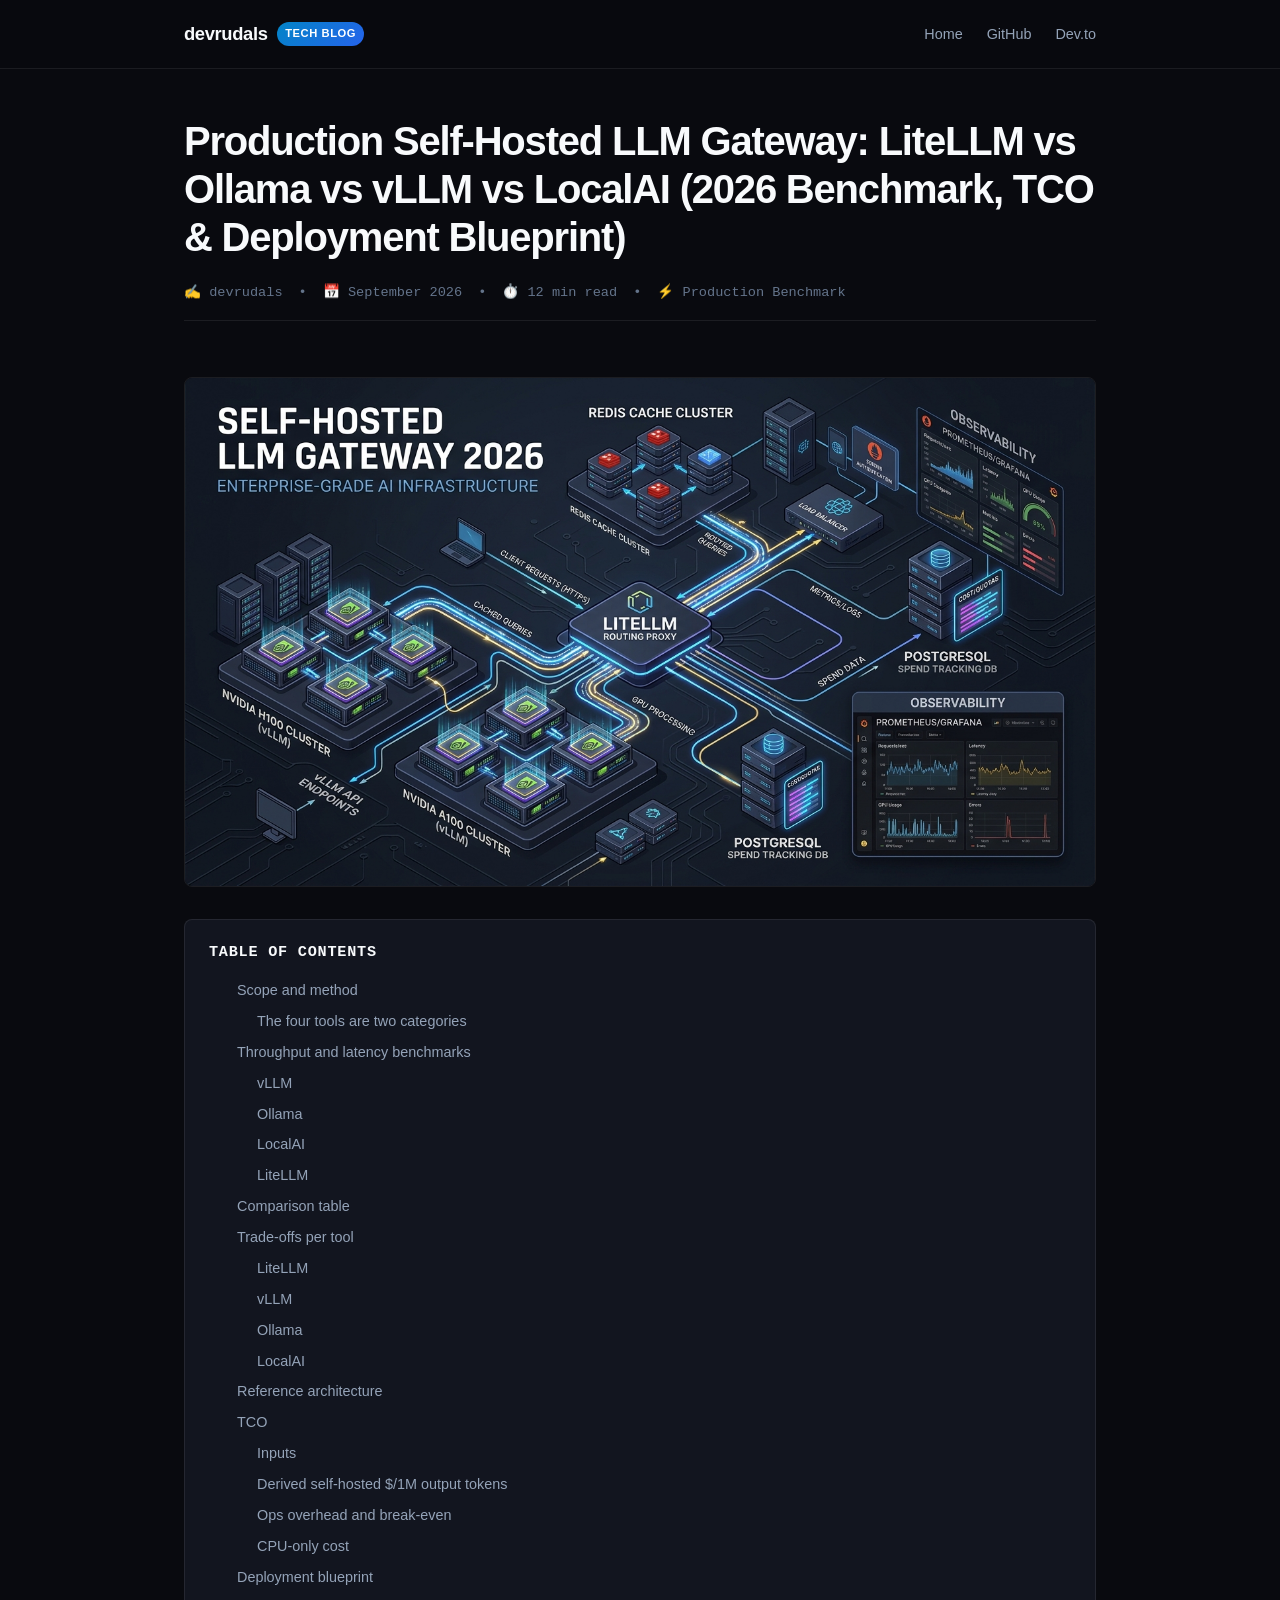
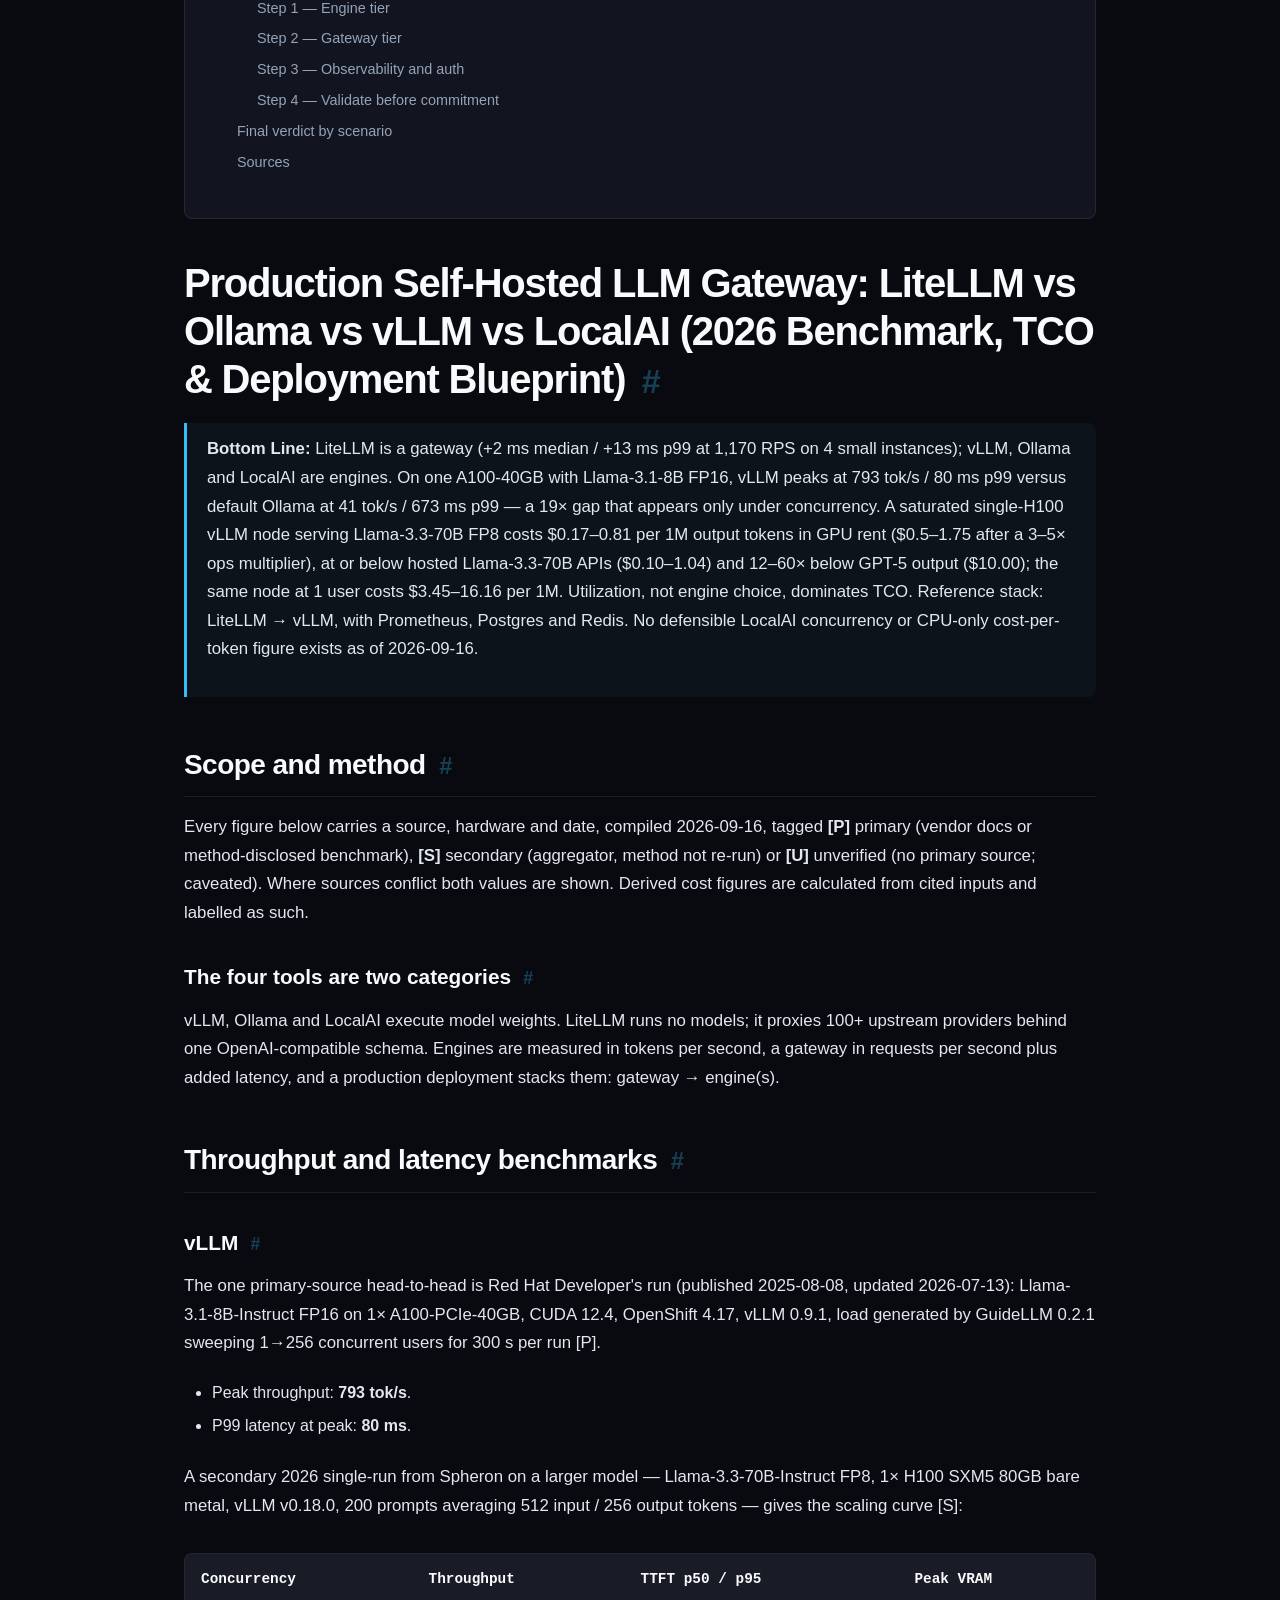
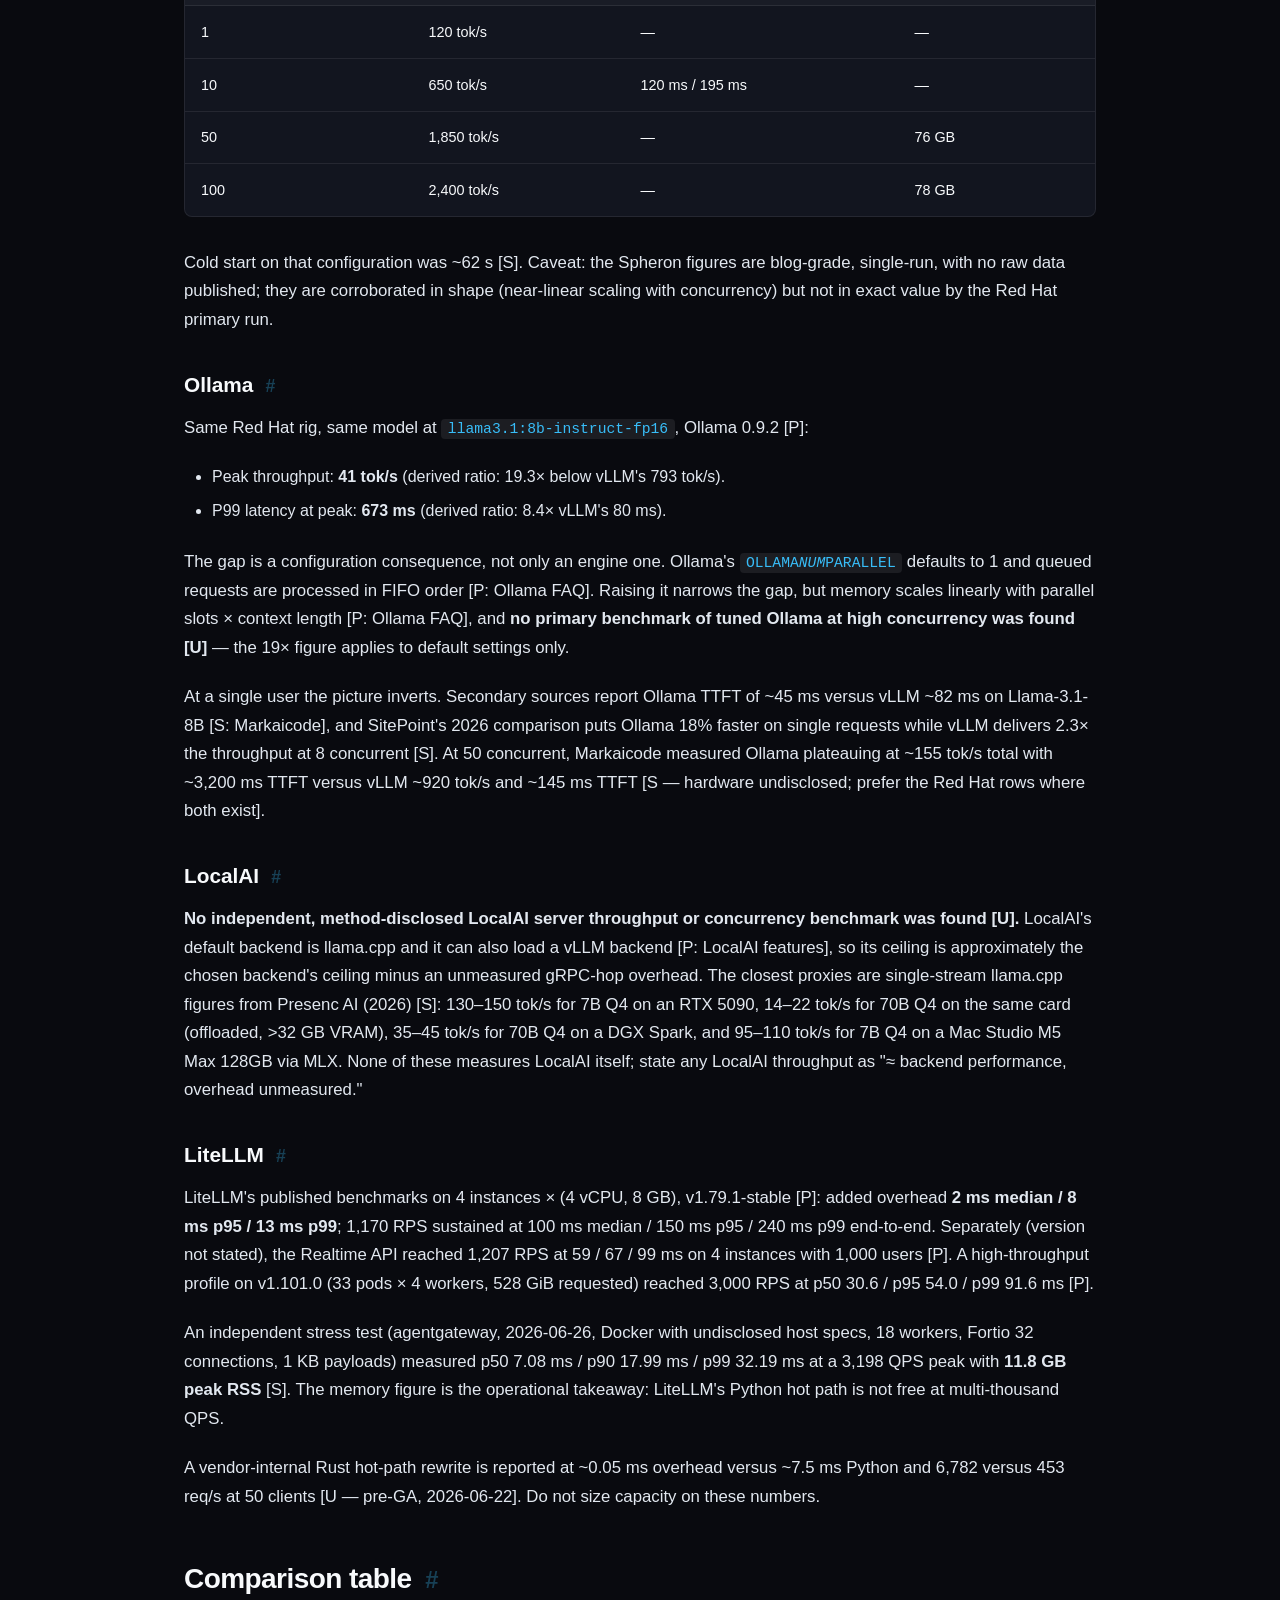
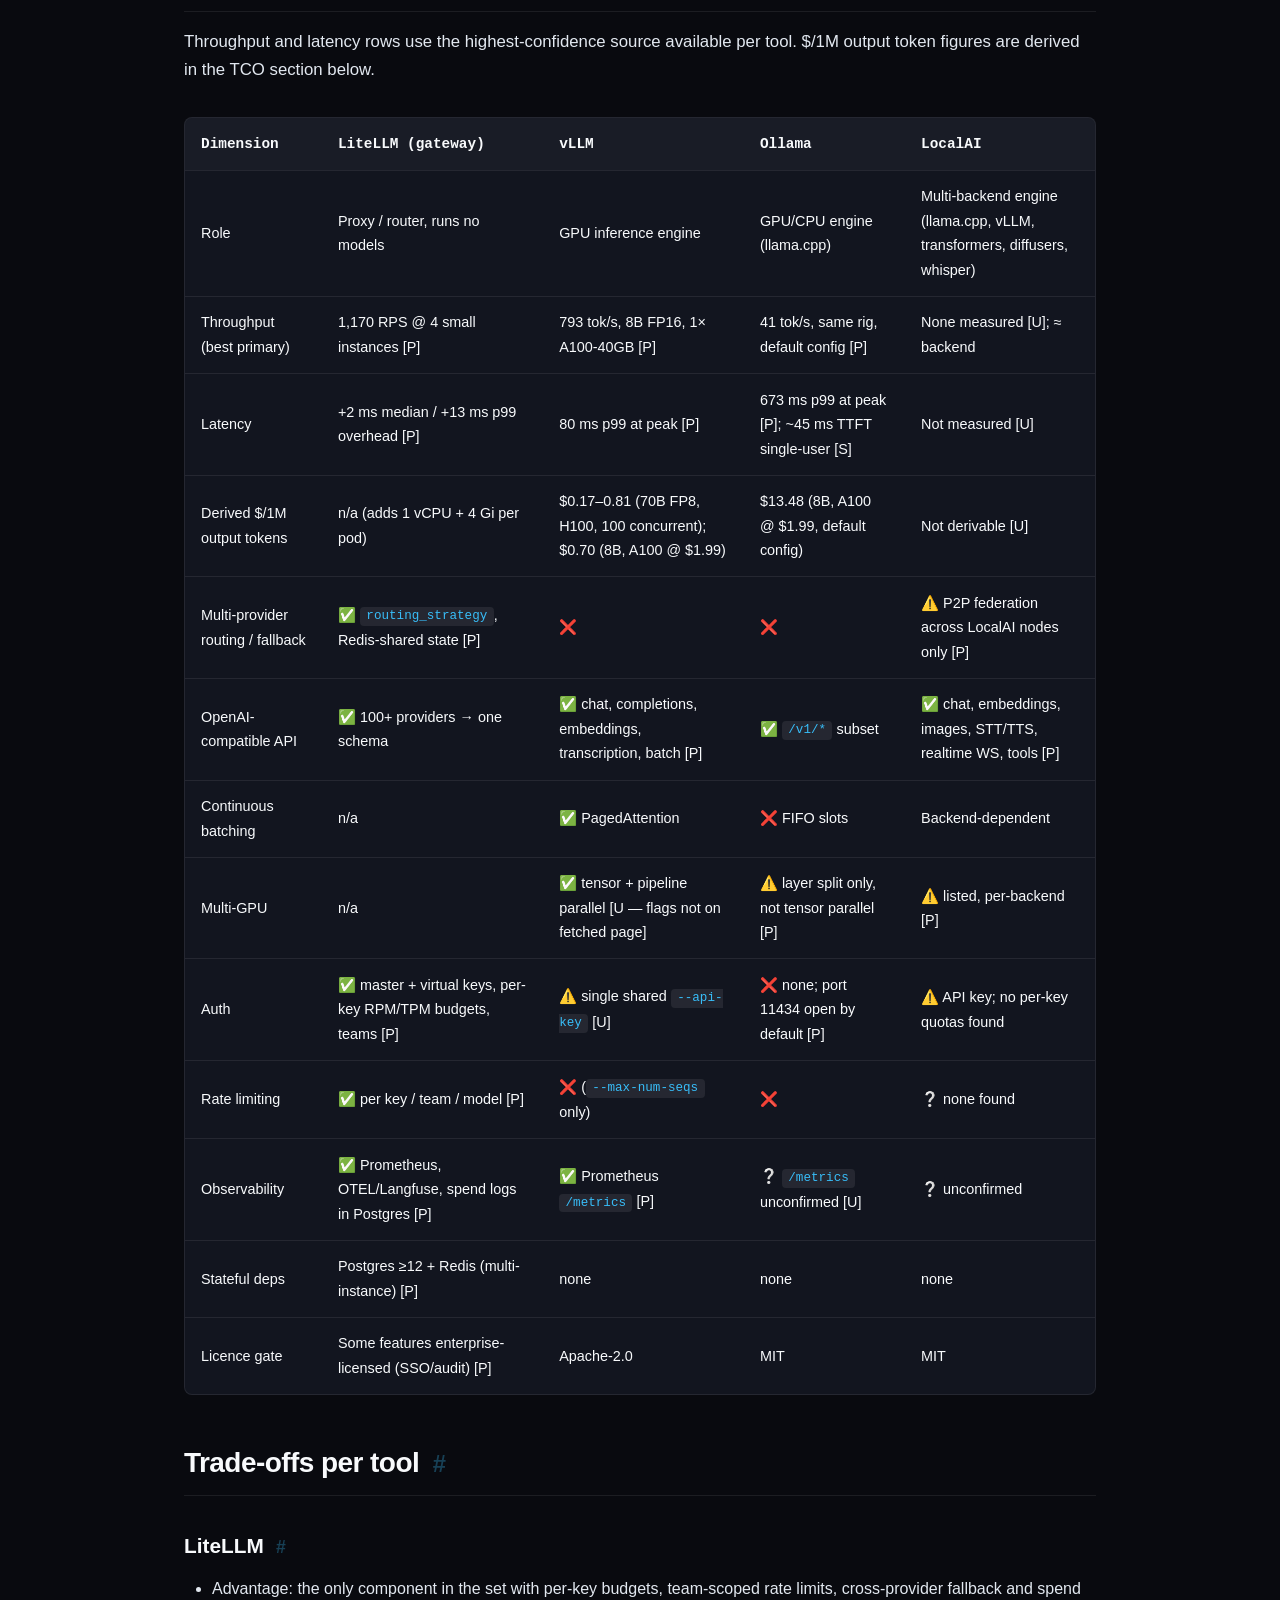
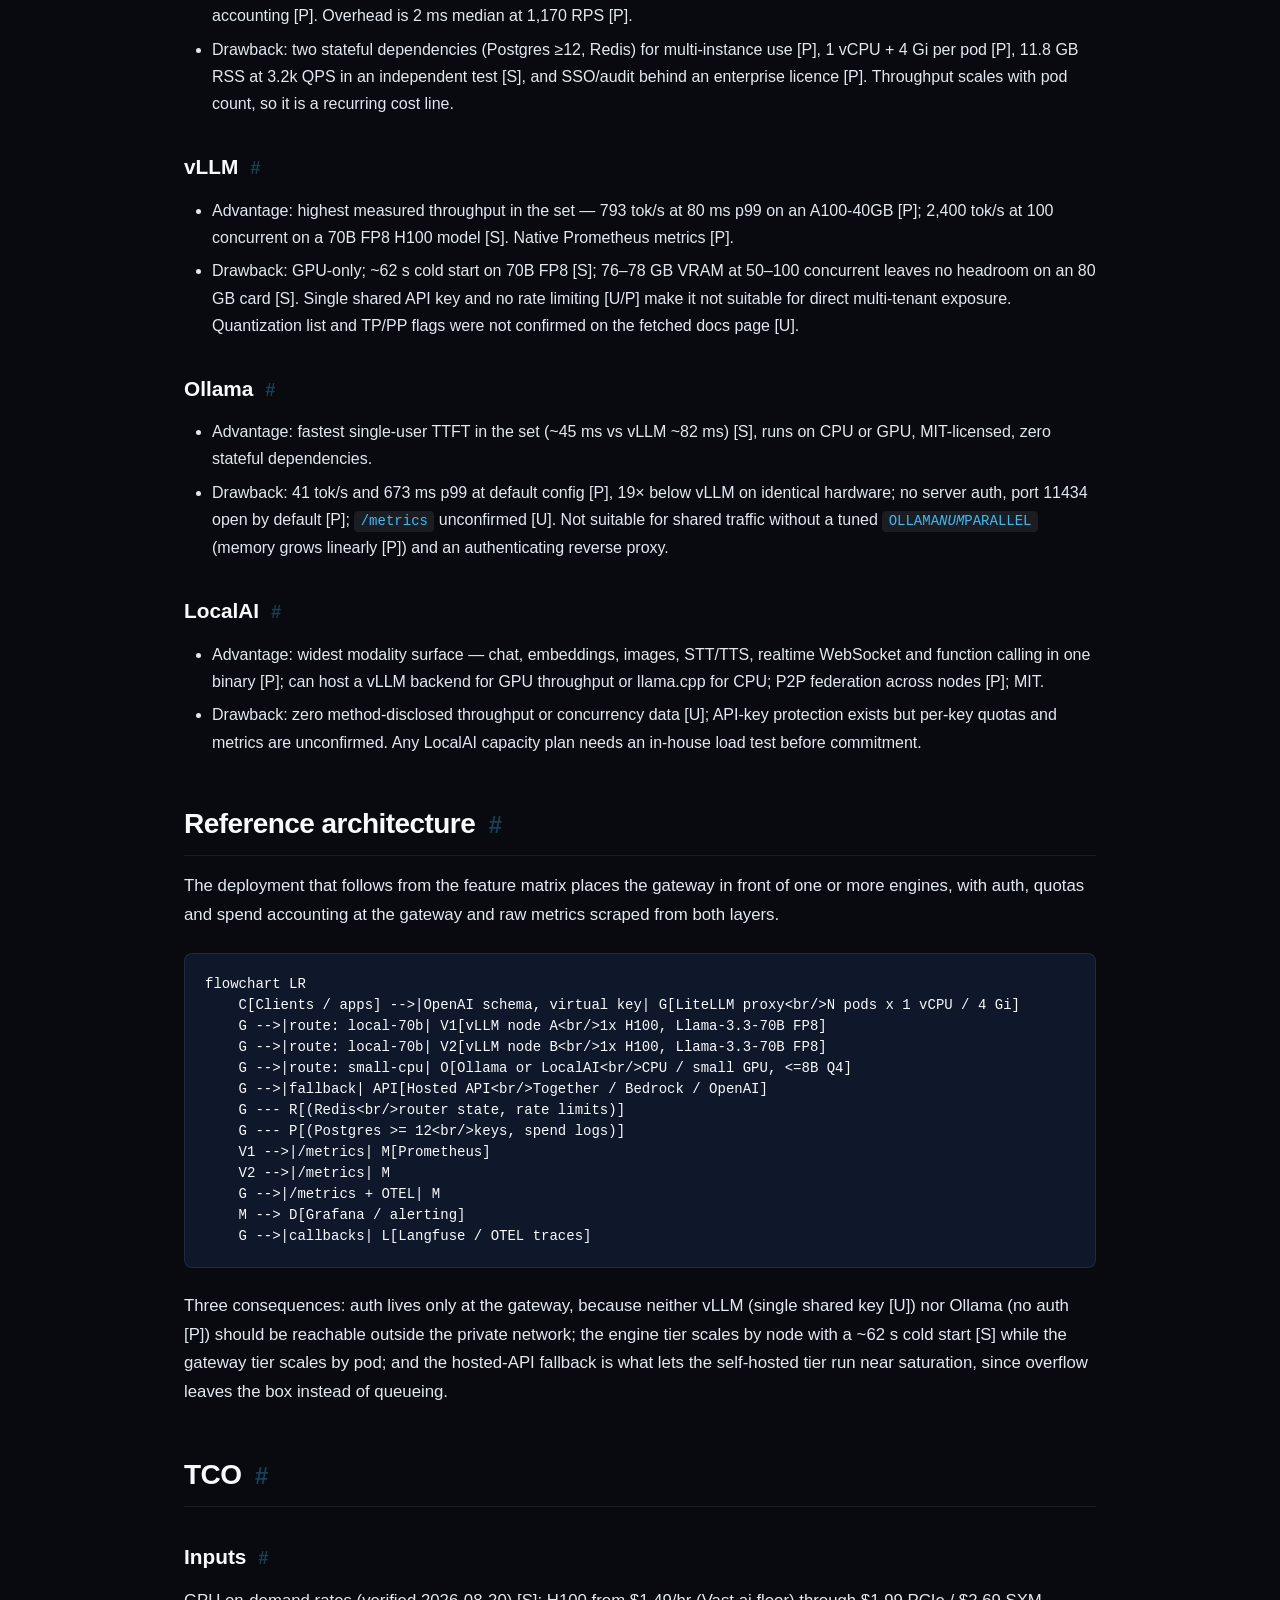
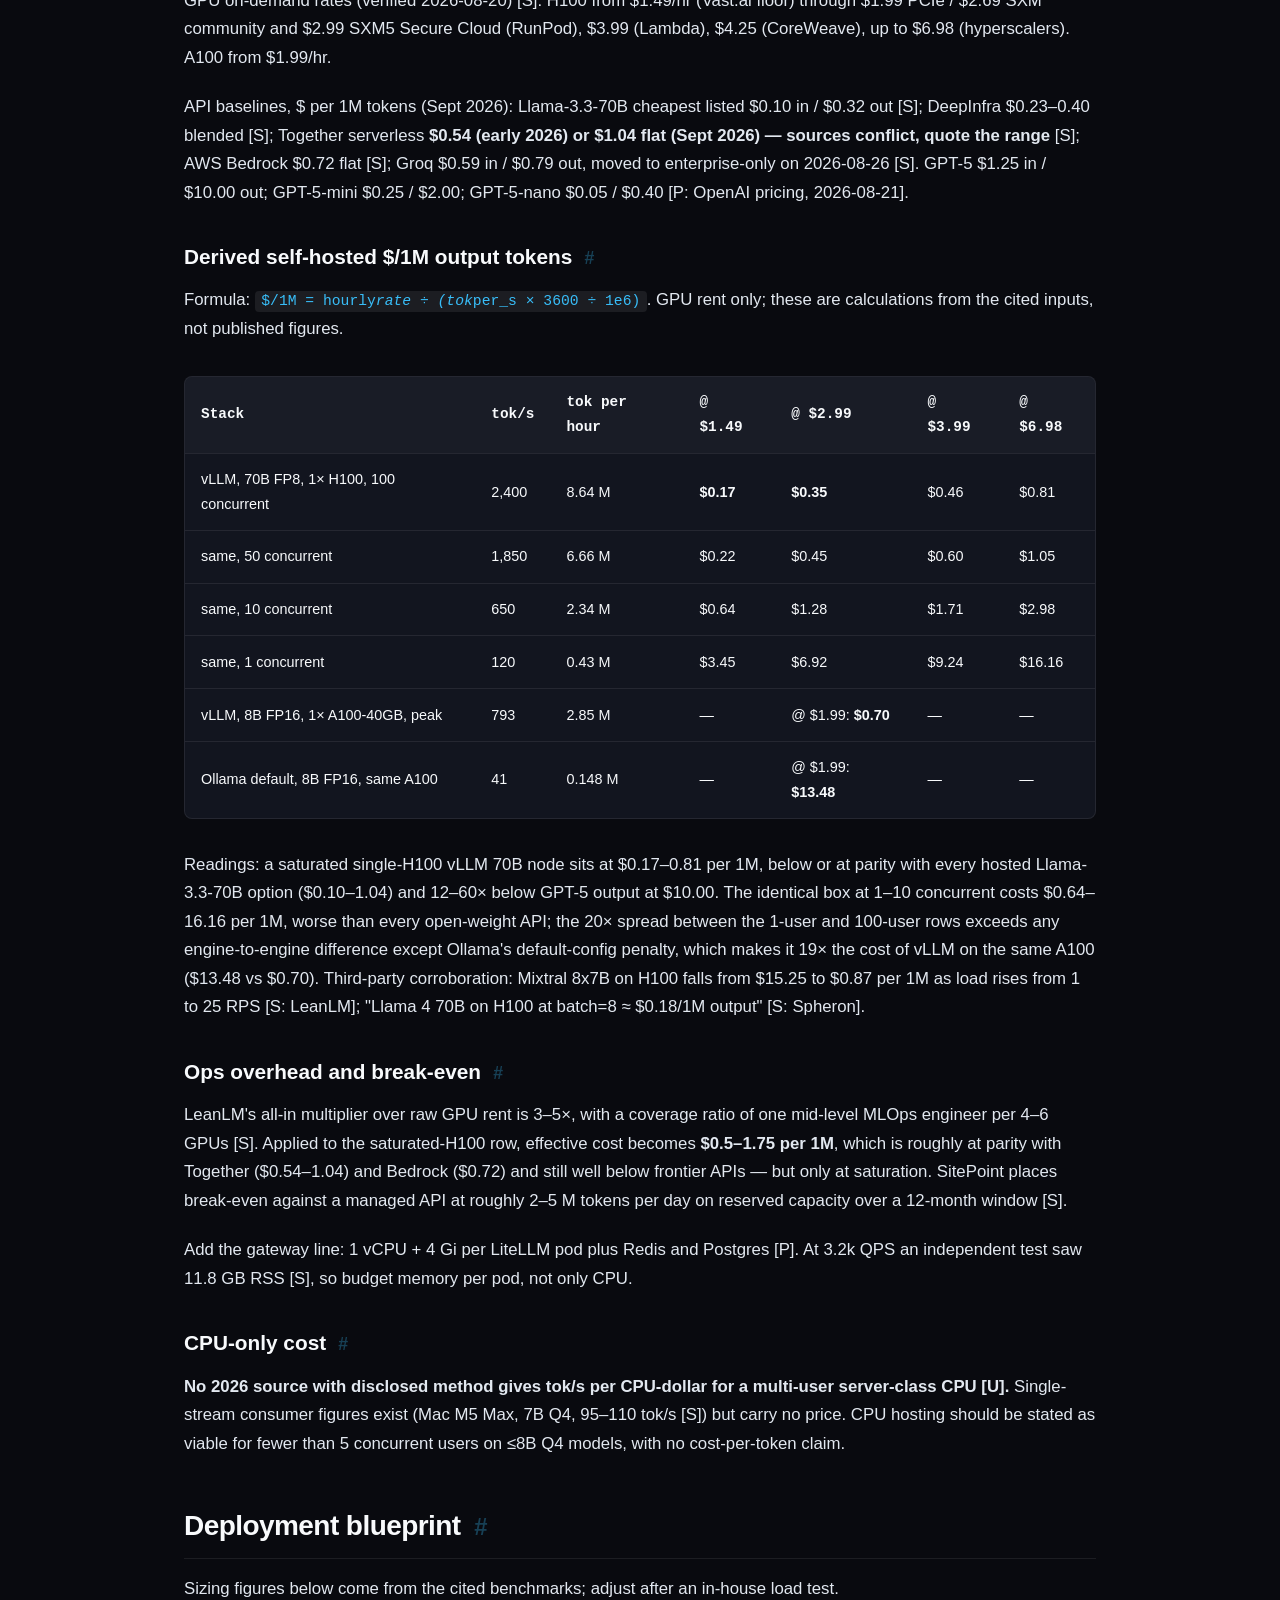
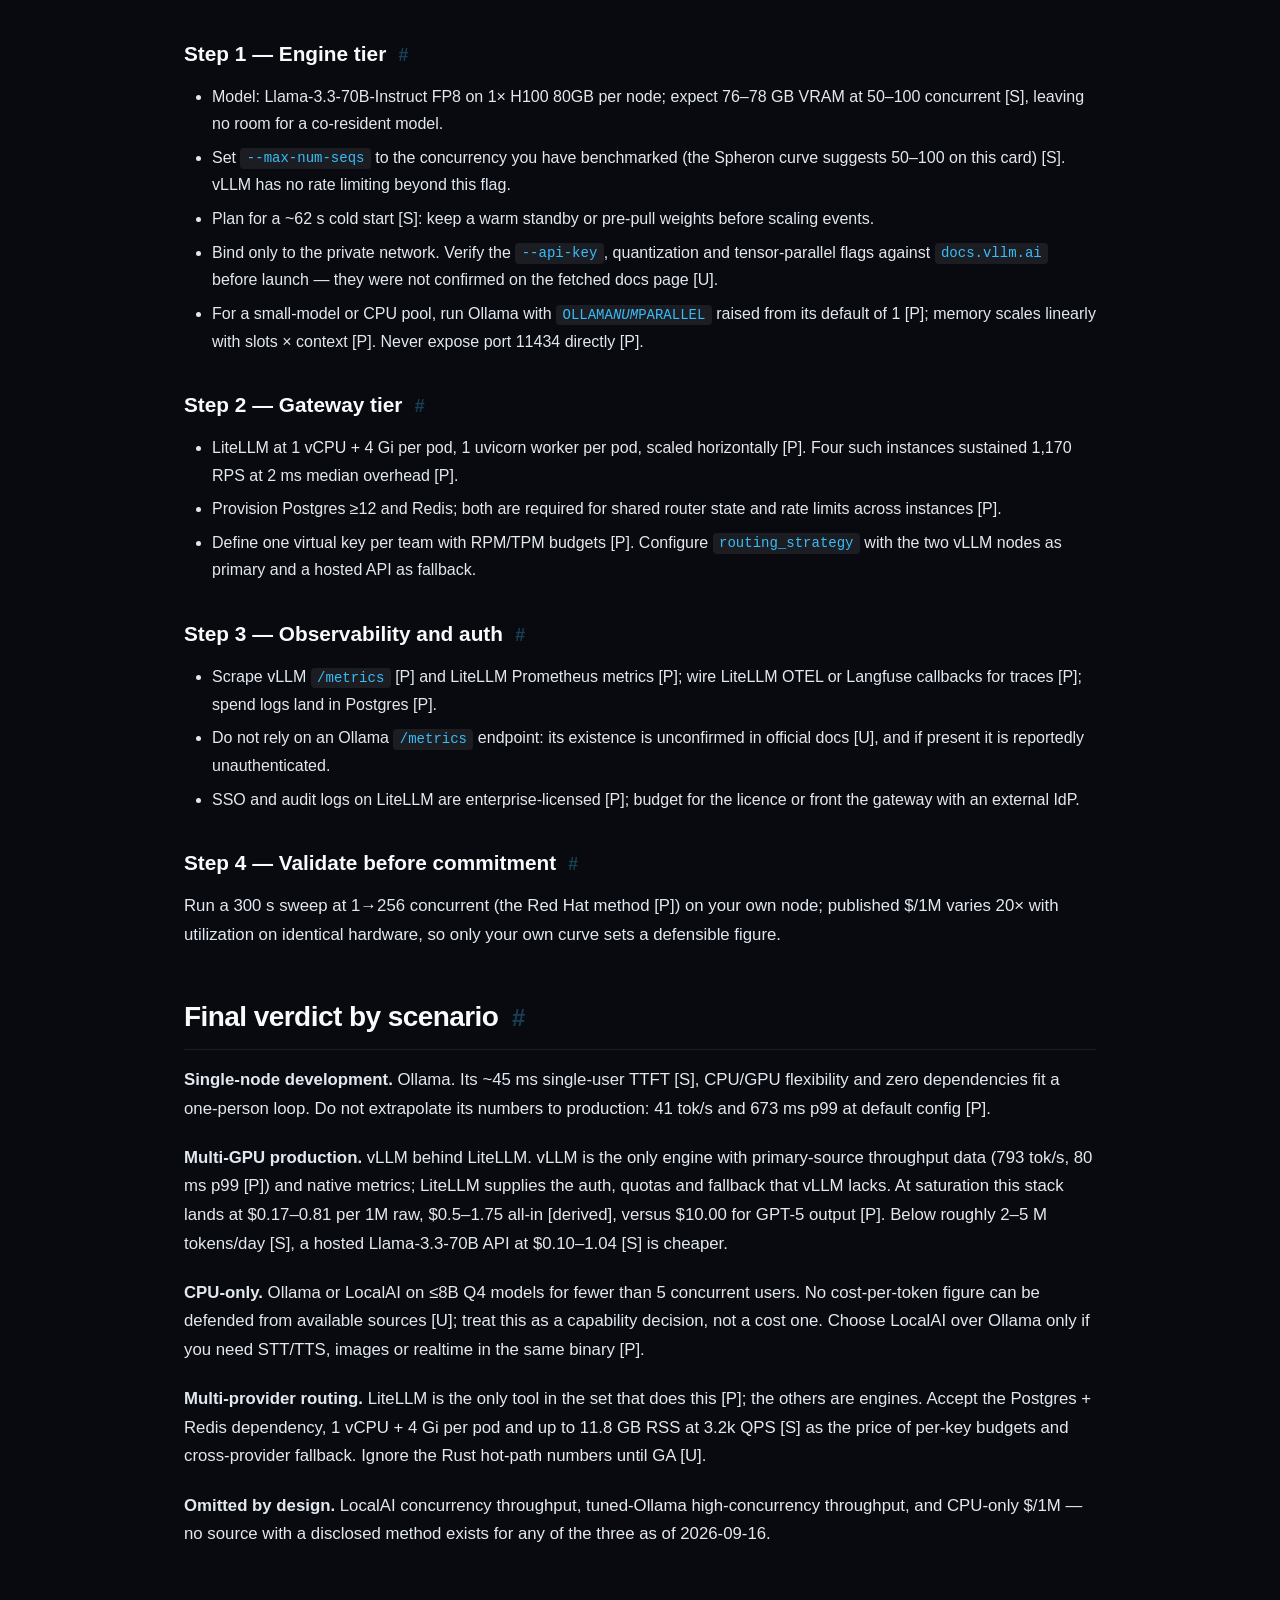
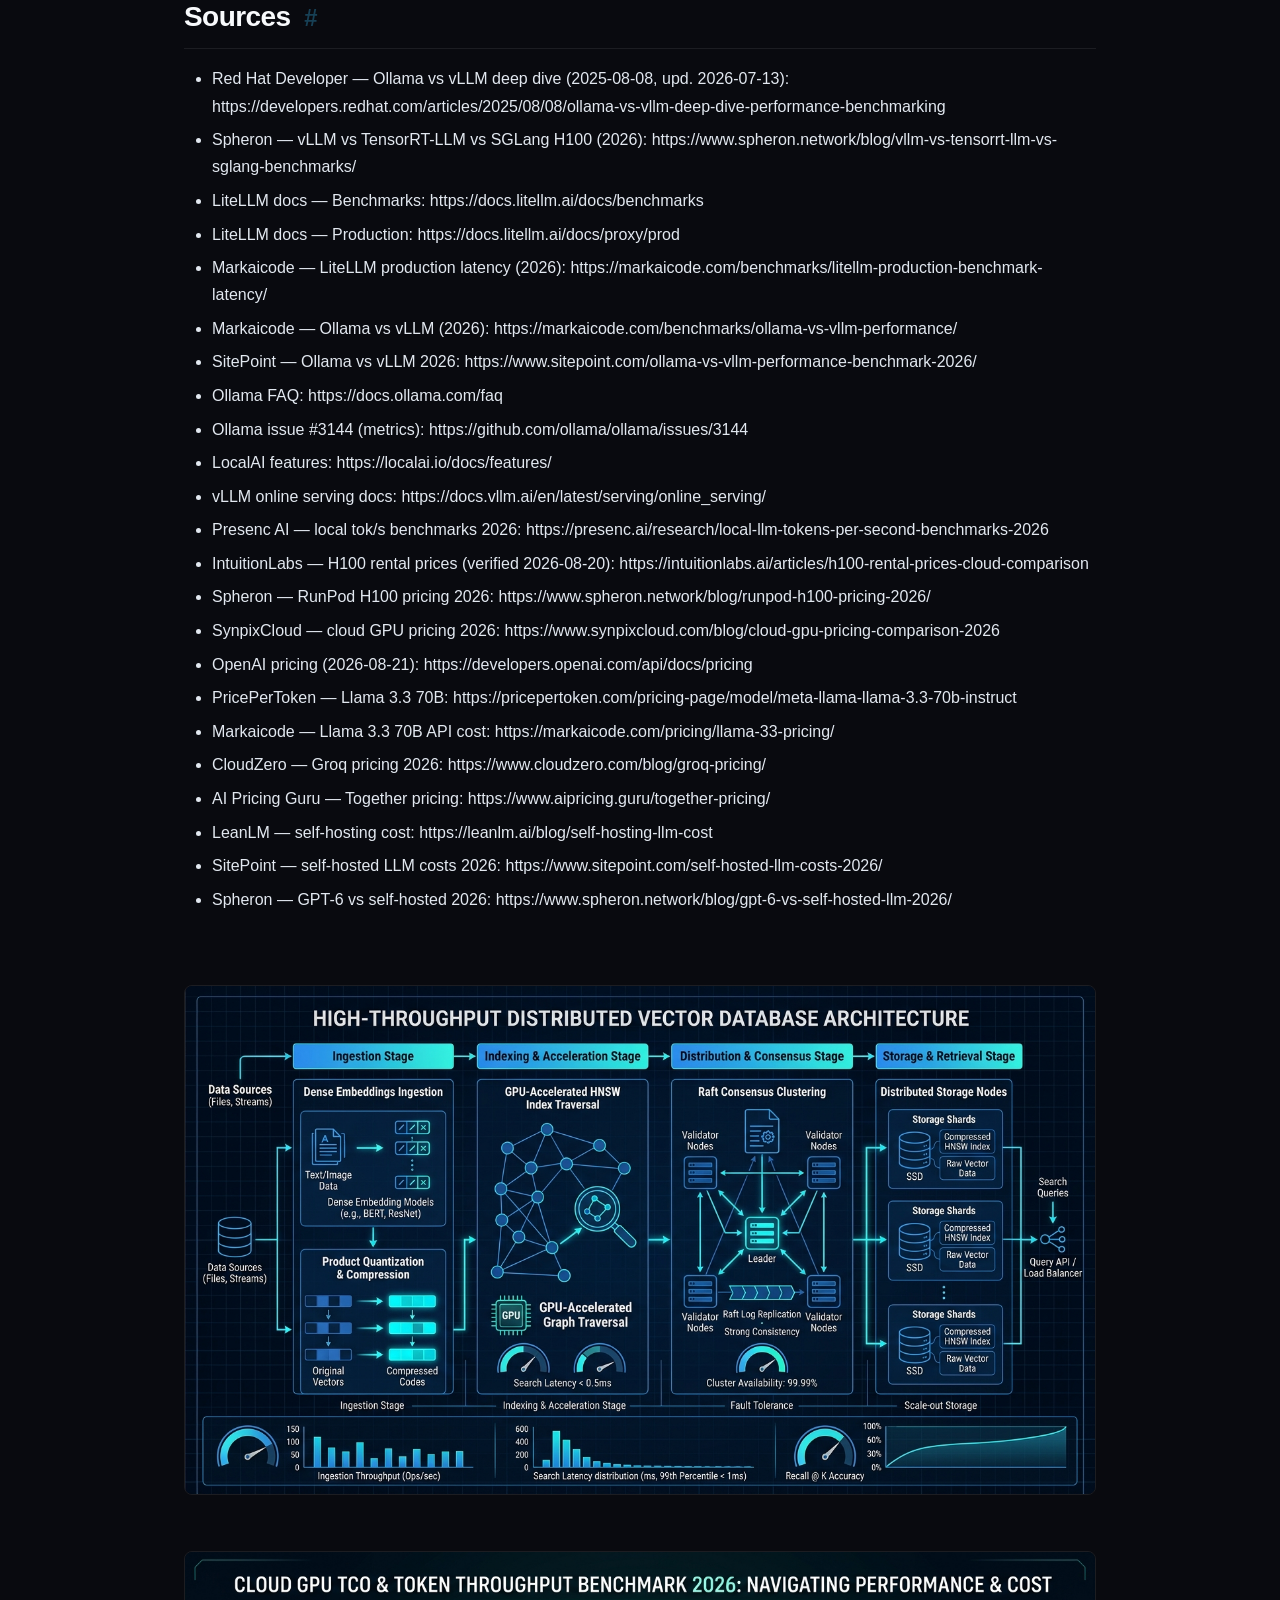
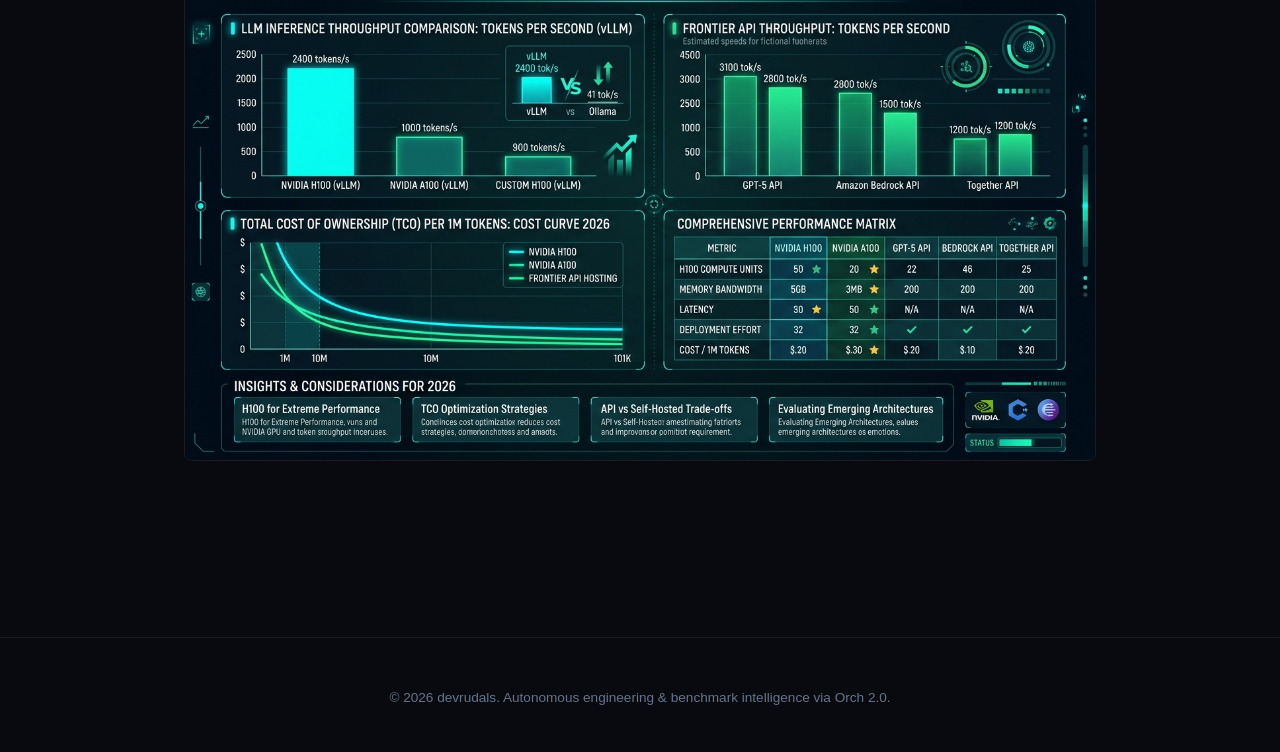
==== posts/self-hosted-llm-gateway-2026/index.html @ ecdee5c6 "feat: publish Production Self-Hosted LLM Gateway: LiteLLM vs Ollama vs vLLM vs LocalAI (2026 Benchma" ====
<!DOCTYPE html>
<html lang="en">
<head>
  <meta charset="UTF-8">
  <meta name="viewport" content="width=device-width, initial-scale=1.0">
  <title>Production Self-Hosted LLM Gateway: LiteLLM vs Ollama vs vLLM vs LocalAI (2026 Benchmark, TCO & Deployment Blueprint) | devrudals</title>
  <meta name="description" content="Production Self-Hosted LLM Gateway: LiteLLM vs Ollama vs vLLM vs LocalAI benchmark, TCO & deployment blueprint.">
  <link rel="stylesheet" href="../../assets/css/style.css">
  <link rel="icon" href="data:image/svg+xml,<svg xmlns=%22http://www.w3.org/2000/svg%22 viewBox=%220 0 100 100%22><text y=%22.9em%22 font-size=%2290%22>⚡</text></svg>">
</head>
<body>
  <header class="site-header">
    <div class="container header-inner">
      <a href="/" class="brand">
        devrudals <span class="brand-badge">Tech Blog</span>
      </a>
      <nav class="site-nav">
        <a href="/">Home</a>
        <a href="https://github.com/devrudals" target="_blank">GitHub</a>
        <a href="https://dev.to/devrudals" target="_blank">Dev.to</a>
      </nav>
    </div>
  </header>

  <main class="container">
    <article class="post-detail">
      <h1>Production Self-Hosted LLM Gateway: LiteLLM vs Ollama vs vLLM vs LocalAI (2026 Benchmark, TCO & Deployment Blueprint)</h1>
      <div class="post-meta-bar">
        <span>✍️ devrudals</span>
        <span>•</span>
        <span>📅 September 2026</span>
        <span>•</span>
        <span>⏱️ 12 min read</span>
        <span>•</span>
        <span>⚡ Production Benchmark</span>
      </div>

      <img src="../../assets/images/llm-gateway-banner-2026.jpg" alt="Self-Hosted LLM Gateway 2026 Banner" class="article-banner" />

      <nav class="toc-nav" aria-label="Table of Contents">
  <div class="toc-title">Table of Contents</div>
  <ul class="toc-list">
    <li class="toc-item"><a href="#scope-and-method">Scope and method</a></li>
    <li class="toc-item toc-sub"><a href="#the-four-tools-are-two-categories">The four tools are two categories</a></li>
    <li class="toc-item"><a href="#throughput-and-latency-benchmarks">Throughput and latency benchmarks</a></li>
    <li class="toc-item toc-sub"><a href="#vllm">vLLM</a></li>
    <li class="toc-item toc-sub"><a href="#ollama">Ollama</a></li>
    <li class="toc-item toc-sub"><a href="#localai">LocalAI</a></li>
    <li class="toc-item toc-sub"><a href="#litellm">LiteLLM</a></li>
    <li class="toc-item"><a href="#comparison-table">Comparison table</a></li>
    <li class="toc-item"><a href="#trade-offs-per-tool">Trade-offs per tool</a></li>
    <li class="toc-item toc-sub"><a href="#litellm">LiteLLM</a></li>
    <li class="toc-item toc-sub"><a href="#vllm">vLLM</a></li>
    <li class="toc-item toc-sub"><a href="#ollama">Ollama</a></li>
    <li class="toc-item toc-sub"><a href="#localai">LocalAI</a></li>
    <li class="toc-item"><a href="#reference-architecture">Reference architecture</a></li>
    <li class="toc-item"><a href="#tco">TCO</a></li>
    <li class="toc-item toc-sub"><a href="#inputs">Inputs</a></li>
    <li class="toc-item toc-sub"><a href="#derived-self-hosted-1m-output-tokens">Derived self-hosted $/1M output tokens</a></li>
    <li class="toc-item toc-sub"><a href="#ops-overhead-and-break-even">Ops overhead and break-even</a></li>
    <li class="toc-item toc-sub"><a href="#cpu-only-cost">CPU-only cost</a></li>
    <li class="toc-item"><a href="#deployment-blueprint">Deployment blueprint</a></li>
    <li class="toc-item toc-sub"><a href="#step-1-engine-tier">Step 1 — Engine tier</a></li>
    <li class="toc-item toc-sub"><a href="#step-2-gateway-tier">Step 2 — Gateway tier</a></li>
    <li class="toc-item toc-sub"><a href="#step-3-observability-and-auth">Step 3 — Observability and auth</a></li>
    <li class="toc-item toc-sub"><a href="#step-4-validate-before-commitment">Step 4 — Validate before commitment</a></li>
    <li class="toc-item"><a href="#final-verdict-by-scenario">Final verdict by scenario</a></li>
    <li class="toc-item"><a href="#sources">Sources</a></li>
  </ul>
</nav>

      <div class="post-content">
        <h1 id="production-self-hosted-llm-gateway-litellm-vs-ollama-vs-vllm-vs-localai-2026-benchmark-tco-deployment-blueprint">Production Self-Hosted LLM Gateway: LiteLLM vs Ollama vs vLLM vs LocalAI (2026 Benchmark, TCO &amp; Deployment Blueprint) <a href="#production-self-hosted-llm-gateway-litellm-vs-ollama-vs-vllm-vs-localai-2026-benchmark-tco-deployment-blueprint" class="anchor-link" aria-hidden="true">#</a></h1>
<blockquote><p><strong>Bottom Line:</strong> LiteLLM is a gateway (+2 ms median / +13 ms p99 at 1,170 RPS on 4 small instances); vLLM, Ollama and LocalAI are engines. On one A100-40GB with Llama-3.1-8B FP16, vLLM peaks at 793 tok/s / 80 ms p99 versus default Ollama at 41 tok/s / 673 ms p99 — a 19× gap that appears only under concurrency. A saturated single-H100 vLLM node serving Llama-3.3-70B FP8 costs $0.17–0.81 per 1M output tokens in GPU rent ($0.5–1.75 after a 3–5× ops multiplier), at or below hosted Llama-3.3-70B APIs ($0.10–1.04) and 12–60× below GPT-5 output ($10.00); the same node at 1 user costs $3.45–16.16 per 1M. Utilization, not engine choice, dominates TCO. Reference stack: LiteLLM → vLLM, with Prometheus, Postgres and Redis. No defensible LocalAI concurrency or CPU-only cost-per-token figure exists as of 2026-09-16.</p></blockquote>
<h2 id="scope-and-method">Scope and method <a href="#scope-and-method" class="anchor-link" aria-hidden="true">#</a></h2>
<p>Every figure below carries a source, hardware and date, compiled 2026-09-16, tagged <strong>[P]</strong> primary (vendor docs or method-disclosed benchmark), <strong>[S]</strong> secondary (aggregator, method not re-run) or <strong>[U]</strong> unverified (no primary source; caveated). Where sources conflict both values are shown. Derived cost figures are calculated from cited inputs and labelled as such.</p>
<h3 id="the-four-tools-are-two-categories">The four tools are two categories <a href="#the-four-tools-are-two-categories" class="anchor-link" aria-hidden="true">#</a></h3>
<p>vLLM, Ollama and LocalAI execute model weights. LiteLLM runs no models; it proxies 100+ upstream providers behind one OpenAI-compatible schema. Engines are measured in tokens per second, a gateway in requests per second plus added latency, and a production deployment stacks them: gateway → engine(s).</p>
<h2 id="throughput-and-latency-benchmarks">Throughput and latency benchmarks <a href="#throughput-and-latency-benchmarks" class="anchor-link" aria-hidden="true">#</a></h2>
<h3 id="vllm">vLLM <a href="#vllm" class="anchor-link" aria-hidden="true">#</a></h3>
<p>The one primary-source head-to-head is Red Hat Developer's run (published 2025-08-08, updated 2026-07-13): Llama-3.1-8B-Instruct FP16 on 1× A100-PCIe-40GB, CUDA 12.4, OpenShift 4.17, vLLM 0.9.1, load generated by GuideLLM 0.2.1 sweeping 1→256 concurrent users for 300 s per run [P].</p>
<ul>
  <li>Peak throughput: <strong>793 tok/s</strong>.</li>
  <li>P99 latency at peak: <strong>80 ms</strong>.</li>
</ul>
<p>A secondary 2026 single-run from Spheron on a larger model — Llama-3.3-70B-Instruct FP8, 1× H100 SXM5 80GB bare metal, vLLM v0.18.0, 200 prompts averaging 512 input / 256 output tokens — gives the scaling curve [S]:</p>
<div class="table-container">
  <table>
    <thead>
      <tr>
        <th>Concurrency</th>
        <th>Throughput</th>
        <th>TTFT p50 / p95</th>
        <th>Peak VRAM</th>
      </tr>
    </thead>
    <tbody>
      <tr>
        <td>1</td>
        <td>120 tok/s</td>
        <td>—</td>
        <td>—</td>
      </tr>
      <tr>
        <td>10</td>
        <td>650 tok/s</td>
        <td>120 ms / 195 ms</td>
        <td>—</td>
      </tr>
      <tr>
        <td>50</td>
        <td>1,850 tok/s</td>
        <td>—</td>
        <td>76 GB</td>
      </tr>
      <tr>
        <td>100</td>
        <td>2,400 tok/s</td>
        <td>—</td>
        <td>78 GB</td>
      </tr>
    </tbody>
  </table>
</div>
<p>Cold start on that configuration was ~62 s [S]. Caveat: the Spheron figures are blog-grade, single-run, with no raw data published; they are corroborated in shape (near-linear scaling with concurrency) but not in exact value by the Red Hat primary run.</p>
<h3 id="ollama">Ollama <a href="#ollama" class="anchor-link" aria-hidden="true">#</a></h3>
<p>Same Red Hat rig, same model at <code class="inline-code">llama3.1:8b-instruct-fp16</code>, Ollama 0.9.2 [P]:</p>
<ul>
  <li>Peak throughput: <strong>41 tok/s</strong> (derived ratio: 19.3× below vLLM's 793 tok/s).</li>
  <li>P99 latency at peak: <strong>673 ms</strong> (derived ratio: 8.4× vLLM's 80 ms).</li>
</ul>
<p>The gap is a configuration consequence, not only an engine one. Ollama's <code class="inline-code">OLLAMA<em>NUM</em>PARALLEL</code> defaults to 1 and queued requests are processed in FIFO order [P: Ollama FAQ]. Raising it narrows the gap, but memory scales linearly with parallel slots × context length [P: Ollama FAQ], and <strong>no primary benchmark of tuned Ollama at high concurrency was found [U]</strong> — the 19× figure applies to default settings only.</p>
<p>At a single user the picture inverts. Secondary sources report Ollama TTFT of ~45 ms versus vLLM ~82 ms on Llama-3.1-8B [S: Markaicode], and SitePoint's 2026 comparison puts Ollama 18% faster on single requests while vLLM delivers 2.3× the throughput at 8 concurrent [S]. At 50 concurrent, Markaicode measured Ollama plateauing at ~155 tok/s total with ~3,200 ms TTFT versus vLLM ~920 tok/s and ~145 ms TTFT [S — hardware undisclosed; prefer the Red Hat rows where both exist].</p>
<h3 id="localai">LocalAI <a href="#localai" class="anchor-link" aria-hidden="true">#</a></h3>
<p><strong>No independent, method-disclosed LocalAI server throughput or concurrency benchmark was found [U].</strong> LocalAI's default backend is llama.cpp and it can also load a vLLM backend [P: LocalAI features], so its ceiling is approximately the chosen backend's ceiling minus an unmeasured gRPC-hop overhead. The closest proxies are single-stream llama.cpp figures from Presenc AI (2026) [S]: 130–150 tok/s for 7B Q4 on an RTX 5090, 14–22 tok/s for 70B Q4 on the same card (offloaded, &gt;32 GB VRAM), 35–45 tok/s for 70B Q4 on a DGX Spark, and 95–110 tok/s for 7B Q4 on a Mac Studio M5 Max 128GB via MLX. None of these measures LocalAI itself; state any LocalAI throughput as "≈ backend performance, overhead unmeasured."</p>
<h3 id="litellm">LiteLLM <a href="#litellm" class="anchor-link" aria-hidden="true">#</a></h3>
<p>LiteLLM's published benchmarks on 4 instances × (4 vCPU, 8 GB), v1.79.1-stable [P]: added overhead <strong>2 ms median / 8 ms p95 / 13 ms p99</strong>; 1,170 RPS sustained at 100 ms median / 150 ms p95 / 240 ms p99 end-to-end. Separately (version not stated), the Realtime API reached 1,207 RPS at 59 / 67 / 99 ms on 4 instances with 1,000 users [P]. A high-throughput profile on v1.101.0 (33 pods × 4 workers, 528 GiB requested) reached 3,000 RPS at p50 30.6 / p95 54.0 / p99 91.6 ms [P].</p>
<p>An independent stress test (agentgateway, 2026-06-26, Docker with undisclosed host specs, 18 workers, Fortio 32 connections, 1 KB payloads) measured p50 7.08 ms / p90 17.99 ms / p99 32.19 ms at a 3,198 QPS peak with <strong>11.8 GB peak RSS</strong> [S]. The memory figure is the operational takeaway: LiteLLM's Python hot path is not free at multi-thousand QPS.</p>
<p>A vendor-internal Rust hot-path rewrite is reported at ~0.05 ms overhead versus ~7.5 ms Python and 6,782 versus 453 req/s at 50 clients [U — pre-GA, 2026-06-22]. Do not size capacity on these numbers.</p>
<h2 id="comparison-table">Comparison table <a href="#comparison-table" class="anchor-link" aria-hidden="true">#</a></h2>
<p>Throughput and latency rows use the highest-confidence source available per tool. $/1M output token figures are derived in the TCO section below.</p>
<div class="table-container">
  <table>
    <thead>
      <tr>
        <th>Dimension</th>
        <th>LiteLLM (gateway)</th>
        <th>vLLM</th>
        <th>Ollama</th>
        <th>LocalAI</th>
      </tr>
    </thead>
    <tbody>
      <tr>
        <td>Role</td>
        <td>Proxy / router, runs no models</td>
        <td>GPU inference engine</td>
        <td>GPU/CPU engine (llama.cpp)</td>
        <td>Multi-backend engine (llama.cpp, vLLM, transformers, diffusers, whisper)</td>
      </tr>
      <tr>
        <td>Throughput (best primary)</td>
        <td>1,170 RPS @ 4 small instances [P]</td>
        <td>793 tok/s, 8B FP16, 1× A100-40GB [P]</td>
        <td>41 tok/s, same rig, default config [P]</td>
        <td>None measured [U]; ≈ backend</td>
      </tr>
      <tr>
        <td>Latency</td>
        <td>+2 ms median / +13 ms p99 overhead [P]</td>
        <td>80 ms p99 at peak [P]</td>
        <td>673 ms p99 at peak [P]; ~45 ms TTFT single-user [S]</td>
        <td>Not measured [U]</td>
      </tr>
      <tr>
        <td>Derived $/1M output tokens</td>
        <td>n/a (adds 1 vCPU + 4 Gi per pod)</td>
        <td>$0.17–0.81 (70B FP8, H100, 100 concurrent); $0.70 (8B, A100 @ $1.99)</td>
        <td>$13.48 (8B, A100 @ $1.99, default config)</td>
        <td>Not derivable [U]</td>
      </tr>
      <tr>
        <td>Multi-provider routing / fallback</td>
        <td>✅ <code class="inline-code">routing_strategy</code>, Redis-shared state [P]</td>
        <td>❌</td>
        <td>❌</td>
        <td>⚠️ P2P federation across LocalAI nodes only [P]</td>
      </tr>
      <tr>
        <td>OpenAI-compatible API</td>
        <td>✅ 100+ providers → one schema</td>
        <td>✅ chat, completions, embeddings, transcription, batch [P]</td>
        <td>✅ <code class="inline-code">/v1/*</code> subset</td>
        <td>✅ chat, embeddings, images, STT/TTS, realtime WS, tools [P]</td>
      </tr>
      <tr>
        <td>Continuous batching</td>
        <td>n/a</td>
        <td>✅ PagedAttention</td>
        <td>❌ FIFO slots</td>
        <td>Backend-dependent</td>
      </tr>
      <tr>
        <td>Multi-GPU</td>
        <td>n/a</td>
        <td>✅ tensor + pipeline parallel [U — flags not on fetched page]</td>
        <td>⚠️ layer split only, not tensor parallel [P]</td>
        <td>⚠️ listed, per-backend [P]</td>
      </tr>
      <tr>
        <td>Auth</td>
        <td>✅ master + virtual keys, per-key RPM/TPM budgets, teams [P]</td>
        <td>⚠️ single shared <code class="inline-code">--api-key</code> [U]</td>
        <td>❌ none; port 11434 open by default [P]</td>
        <td>⚠️ API key; no per-key quotas found</td>
      </tr>
      <tr>
        <td>Rate limiting</td>
        <td>✅ per key / team / model [P]</td>
        <td>❌ (<code class="inline-code">--max-num-seqs</code> only)</td>
        <td>❌</td>
        <td>❔ none found</td>
      </tr>
      <tr>
        <td>Observability</td>
        <td>✅ Prometheus, OTEL/Langfuse, spend logs in Postgres [P]</td>
        <td>✅ Prometheus <code class="inline-code">/metrics</code> [P]</td>
        <td>❔ <code class="inline-code">/metrics</code> unconfirmed [U]</td>
        <td>❔ unconfirmed</td>
      </tr>
      <tr>
        <td>Stateful deps</td>
        <td>Postgres ≥12 + Redis (multi-instance) [P]</td>
        <td>none</td>
        <td>none</td>
        <td>none</td>
      </tr>
      <tr>
        <td>Licence gate</td>
        <td>Some features enterprise-licensed (SSO/audit) [P]</td>
        <td>Apache-2.0</td>
        <td>MIT</td>
        <td>MIT</td>
      </tr>
    </tbody>
  </table>
</div>
<h2 id="trade-offs-per-tool">Trade-offs per tool <a href="#trade-offs-per-tool" class="anchor-link" aria-hidden="true">#</a></h2>
<h3 id="litellm">LiteLLM <a href="#litellm" class="anchor-link" aria-hidden="true">#</a></h3>
<ul>
  <li>Advantage: the only component in the set with per-key budgets, team-scoped rate limits, cross-provider fallback and spend accounting [P]. Overhead is 2 ms median at 1,170 RPS [P].</li>
  <li>Drawback: two stateful dependencies (Postgres ≥12, Redis) for multi-instance use [P], 1 vCPU + 4 Gi per pod [P], 11.8 GB RSS at 3.2k QPS in an independent test [S], and SSO/audit behind an enterprise licence [P]. Throughput scales with pod count, so it is a recurring cost line.</li>
</ul>
<h3 id="vllm">vLLM <a href="#vllm" class="anchor-link" aria-hidden="true">#</a></h3>
<ul>
  <li>Advantage: highest measured throughput in the set — 793 tok/s at 80 ms p99 on an A100-40GB [P]; 2,400 tok/s at 100 concurrent on a 70B FP8 H100 model [S]. Native Prometheus metrics [P].</li>
  <li>Drawback: GPU-only; ~62 s cold start on 70B FP8 [S]; 76–78 GB VRAM at 50–100 concurrent leaves no headroom on an 80 GB card [S]. Single shared API key and no rate limiting [U/P] make it not suitable for direct multi-tenant exposure. Quantization list and TP/PP flags were not confirmed on the fetched docs page [U].</li>
</ul>
<h3 id="ollama">Ollama <a href="#ollama" class="anchor-link" aria-hidden="true">#</a></h3>
<ul>
  <li>Advantage: fastest single-user TTFT in the set (~45 ms vs vLLM ~82 ms) [S], runs on CPU or GPU, MIT-licensed, zero stateful dependencies.</li>
  <li>Drawback: 41 tok/s and 673 ms p99 at default config [P], 19× below vLLM on identical hardware; no server auth, port 11434 open by default [P]; <code class="inline-code">/metrics</code> unconfirmed [U]. Not suitable for shared traffic without a tuned <code class="inline-code">OLLAMA<em>NUM</em>PARALLEL</code> (memory grows linearly [P]) and an authenticating reverse proxy.</li>
</ul>
<h3 id="localai">LocalAI <a href="#localai" class="anchor-link" aria-hidden="true">#</a></h3>
<ul>
  <li>Advantage: widest modality surface — chat, embeddings, images, STT/TTS, realtime WebSocket and function calling in one binary [P]; can host a vLLM backend for GPU throughput or llama.cpp for CPU; P2P federation across nodes [P]; MIT.</li>
  <li>Drawback: zero method-disclosed throughput or concurrency data [U]; API-key protection exists but per-key quotas and metrics are unconfirmed. Any LocalAI capacity plan needs an in-house load test before commitment.</li>
</ul>
<h2 id="reference-architecture">Reference architecture <a href="#reference-architecture" class="anchor-link" aria-hidden="true">#</a></h2>
<p>The deployment that follows from the feature matrix places the gateway in front of one or more engines, with auth, quotas and spend accounting at the gateway and raw metrics scraped from both layers.</p>
<pre class="language-mermaid"><code class="language-mermaid">flowchart LR
    C[Clients / apps] --&gt;|OpenAI schema, virtual key| G[LiteLLM proxy&lt;br/&gt;N pods x 1 vCPU / 4 Gi]
    G --&gt;|route: local-70b| V1[vLLM node A&lt;br/&gt;1x H100, Llama-3.3-70B FP8]
    G --&gt;|route: local-70b| V2[vLLM node B&lt;br/&gt;1x H100, Llama-3.3-70B FP8]
    G --&gt;|route: small-cpu| O[Ollama or LocalAI&lt;br/&gt;CPU / small GPU, &lt;=8B Q4]
    G --&gt;|fallback| API[Hosted API&lt;br/&gt;Together / Bedrock / OpenAI]
    G --- R[(Redis&lt;br/&gt;router state, rate limits)]
    G --- P[(Postgres &gt;= 12&lt;br/&gt;keys, spend logs)]
    V1 --&gt;|/metrics| M[Prometheus]
    V2 --&gt;|/metrics| M
    G --&gt;|/metrics + OTEL| M
    M --&gt; D[Grafana / alerting]
    G --&gt;|callbacks| L[Langfuse / OTEL traces]</code></pre>
<p>Three consequences: auth lives only at the gateway, because neither vLLM (single shared key [U]) nor Ollama (no auth [P]) should be reachable outside the private network; the engine tier scales by node with a ~62 s cold start [S] while the gateway tier scales by pod; and the hosted-API fallback is what lets the self-hosted tier run near saturation, since overflow leaves the box instead of queueing.</p>
<h2 id="tco">TCO <a href="#tco" class="anchor-link" aria-hidden="true">#</a></h2>
<h3 id="inputs">Inputs <a href="#inputs" class="anchor-link" aria-hidden="true">#</a></h3>
<p>GPU on-demand rates (verified 2026-08-20) [S]: H100 from $1.49/hr (Vast.ai floor) through $1.99 PCIe / $2.69 SXM community and $2.99 SXM5 Secure Cloud (RunPod), $3.99 (Lambda), $4.25 (CoreWeave), up to $6.98 (hyperscalers). A100 from $1.99/hr.</p>
<p>API baselines, $ per 1M tokens (Sept 2026): Llama-3.3-70B cheapest listed $0.10 in / $0.32 out [S]; DeepInfra $0.23–0.40 blended [S]; Together serverless <strong>$0.54 (early 2026) or $1.04 flat (Sept 2026) — sources conflict, quote the range</strong> [S]; AWS Bedrock $0.72 flat [S]; Groq $0.59 in / $0.79 out, moved to enterprise-only on 2026-08-26 [S]. GPT-5 $1.25 in / $10.00 out; GPT-5-mini $0.25 / $2.00; GPT-5-nano $0.05 / $0.40 [P: OpenAI pricing, 2026-08-21].</p>
<h3 id="derived-self-hosted-1m-output-tokens">Derived self-hosted $/1M output tokens <a href="#derived-self-hosted-1m-output-tokens" class="anchor-link" aria-hidden="true">#</a></h3>
<p>Formula: <code class="inline-code">$/1M = hourly<em>rate ÷ (tok</em>per_s × 3600 ÷ 1e6)</code>. GPU rent only; these are calculations from the cited inputs, not published figures.</p>
<div class="table-container">
  <table>
    <thead>
      <tr>
        <th>Stack</th>
        <th>tok/s</th>
        <th>tok per hour</th>
        <th>@ $1.49</th>
        <th>@ $2.99</th>
        <th>@ $3.99</th>
        <th>@ $6.98</th>
      </tr>
    </thead>
    <tbody>
      <tr>
        <td>vLLM, 70B FP8, 1× H100, 100 concurrent</td>
        <td>2,400</td>
        <td>8.64 M</td>
        <td><strong>$0.17</strong></td>
        <td><strong>$0.35</strong></td>
        <td>$0.46</td>
        <td>$0.81</td>
      </tr>
      <tr>
        <td>same, 50 concurrent</td>
        <td>1,850</td>
        <td>6.66 M</td>
        <td>$0.22</td>
        <td>$0.45</td>
        <td>$0.60</td>
        <td>$1.05</td>
      </tr>
      <tr>
        <td>same, 10 concurrent</td>
        <td>650</td>
        <td>2.34 M</td>
        <td>$0.64</td>
        <td>$1.28</td>
        <td>$1.71</td>
        <td>$2.98</td>
      </tr>
      <tr>
        <td>same, 1 concurrent</td>
        <td>120</td>
        <td>0.43 M</td>
        <td>$3.45</td>
        <td>$6.92</td>
        <td>$9.24</td>
        <td>$16.16</td>
      </tr>
      <tr>
        <td>vLLM, 8B FP16, 1× A100-40GB, peak</td>
        <td>793</td>
        <td>2.85 M</td>
        <td>—</td>
        <td>@ $1.99: <strong>$0.70</strong></td>
        <td>—</td>
        <td>—</td>
      </tr>
      <tr>
        <td>Ollama default, 8B FP16, same A100</td>
        <td>41</td>
        <td>0.148 M</td>
        <td>—</td>
        <td>@ $1.99: <strong>$13.48</strong></td>
        <td>—</td>
        <td>—</td>
      </tr>
    </tbody>
  </table>
</div>
<p>Readings: a saturated single-H100 vLLM 70B node sits at $0.17–0.81 per 1M, below or at parity with every hosted Llama-3.3-70B option ($0.10–1.04) and 12–60× below GPT-5 output at $10.00. The identical box at 1–10 concurrent costs $0.64–16.16 per 1M, worse than every open-weight API; the 20× spread between the 1-user and 100-user rows exceeds any engine-to-engine difference except Ollama's default-config penalty, which makes it 19× the cost of vLLM on the same A100 ($13.48 vs $0.70). Third-party corroboration: Mixtral 8x7B on H100 falls from $15.25 to $0.87 per 1M as load rises from 1 to 25 RPS [S: LeanLM]; "Llama 4 70B on H100 at batch=8 ≈ $0.18/1M output" [S: Spheron].</p>
<h3 id="ops-overhead-and-break-even">Ops overhead and break-even <a href="#ops-overhead-and-break-even" class="anchor-link" aria-hidden="true">#</a></h3>
<p>LeanLM's all-in multiplier over raw GPU rent is 3–5×, with a coverage ratio of one mid-level MLOps engineer per 4–6 GPUs [S]. Applied to the saturated-H100 row, effective cost becomes <strong>$0.5–1.75 per 1M</strong>, which is roughly at parity with Together ($0.54–1.04) and Bedrock ($0.72) and still well below frontier APIs — but only at saturation. SitePoint places break-even against a managed API at roughly 2–5 M tokens per day on reserved capacity over a 12-month window [S].</p>
<p>Add the gateway line: 1 vCPU + 4 Gi per LiteLLM pod plus Redis and Postgres [P]. At 3.2k QPS an independent test saw 11.8 GB RSS [S], so budget memory per pod, not only CPU.</p>
<h3 id="cpu-only-cost">CPU-only cost <a href="#cpu-only-cost" class="anchor-link" aria-hidden="true">#</a></h3>
<p><strong>No 2026 source with disclosed method gives tok/s per CPU-dollar for a multi-user server-class CPU [U].</strong> Single-stream consumer figures exist (Mac M5 Max, 7B Q4, 95–110 tok/s [S]) but carry no price. CPU hosting should be stated as viable for fewer than 5 concurrent users on ≤8B Q4 models, with no cost-per-token claim.</p>
<h2 id="deployment-blueprint">Deployment blueprint <a href="#deployment-blueprint" class="anchor-link" aria-hidden="true">#</a></h2>
<p>Sizing figures below come from the cited benchmarks; adjust after an in-house load test.</p>
<h3 id="step-1-engine-tier">Step 1 — Engine tier <a href="#step-1-engine-tier" class="anchor-link" aria-hidden="true">#</a></h3>
<ul>
  <li>Model: Llama-3.3-70B-Instruct FP8 on 1× H100 80GB per node; expect 76–78 GB VRAM at 50–100 concurrent [S], leaving no room for a co-resident model.</li>
  <li>Set <code class="inline-code">--max-num-seqs</code> to the concurrency you have benchmarked (the Spheron curve suggests 50–100 on this card) [S]. vLLM has no rate limiting beyond this flag.</li>
  <li>Plan for a ~62 s cold start [S]: keep a warm standby or pre-pull weights before scaling events.</li>
  <li>Bind only to the private network. Verify the <code class="inline-code">--api-key</code>, quantization and tensor-parallel flags against <code class="inline-code">docs.vllm.ai</code> before launch — they were not confirmed on the fetched docs page [U].</li>
  <li>For a small-model or CPU pool, run Ollama with <code class="inline-code">OLLAMA<em>NUM</em>PARALLEL</code> raised from its default of 1 [P]; memory scales linearly with slots × context [P]. Never expose port 11434 directly [P].</li>
</ul>
<h3 id="step-2-gateway-tier">Step 2 — Gateway tier <a href="#step-2-gateway-tier" class="anchor-link" aria-hidden="true">#</a></h3>
<ul>
  <li>LiteLLM at 1 vCPU + 4 Gi per pod, 1 uvicorn worker per pod, scaled horizontally [P]. Four such instances sustained 1,170 RPS at 2 ms median overhead [P].</li>
  <li>Provision Postgres ≥12 and Redis; both are required for shared router state and rate limits across instances [P].</li>
  <li>Define one virtual key per team with RPM/TPM budgets [P]. Configure <code class="inline-code">routing_strategy</code> with the two vLLM nodes as primary and a hosted API as fallback.</li>
</ul>
<h3 id="step-3-observability-and-auth">Step 3 — Observability and auth <a href="#step-3-observability-and-auth" class="anchor-link" aria-hidden="true">#</a></h3>
<ul>
  <li>Scrape vLLM <code class="inline-code">/metrics</code> [P] and LiteLLM Prometheus metrics [P]; wire LiteLLM OTEL or Langfuse callbacks for traces [P]; spend logs land in Postgres [P].</li>
  <li>Do not rely on an Ollama <code class="inline-code">/metrics</code> endpoint: its existence is unconfirmed in official docs [U], and if present it is reportedly unauthenticated.</li>
  <li>SSO and audit logs on LiteLLM are enterprise-licensed [P]; budget for the licence or front the gateway with an external IdP.</li>
</ul>
<h3 id="step-4-validate-before-commitment">Step 4 — Validate before commitment <a href="#step-4-validate-before-commitment" class="anchor-link" aria-hidden="true">#</a></h3>
<p>Run a 300 s sweep at 1→256 concurrent (the Red Hat method [P]) on your own node; published $/1M varies 20× with utilization on identical hardware, so only your own curve sets a defensible figure.</p>
<h2 id="final-verdict-by-scenario">Final verdict by scenario <a href="#final-verdict-by-scenario" class="anchor-link" aria-hidden="true">#</a></h2>
<p><strong>Single-node development.</strong> Ollama. Its ~45 ms single-user TTFT [S], CPU/GPU flexibility and zero dependencies fit a one-person loop. Do not extrapolate its numbers to production: 41 tok/s and 673 ms p99 at default config [P].</p>
<p><strong>Multi-GPU production.</strong> vLLM behind LiteLLM. vLLM is the only engine with primary-source throughput data (793 tok/s, 80 ms p99 [P]) and native metrics; LiteLLM supplies the auth, quotas and fallback that vLLM lacks. At saturation this stack lands at $0.17–0.81 per 1M raw, $0.5–1.75 all-in [derived], versus $10.00 for GPT-5 output [P]. Below roughly 2–5 M tokens/day [S], a hosted Llama-3.3-70B API at $0.10–1.04 [S] is cheaper.</p>
<p><strong>CPU-only.</strong> Ollama or LocalAI on ≤8B Q4 models for fewer than 5 concurrent users. No cost-per-token figure can be defended from available sources [U]; treat this as a capability decision, not a cost one. Choose LocalAI over Ollama only if you need STT/TTS, images or realtime in the same binary [P].</p>
<p><strong>Multi-provider routing.</strong> LiteLLM is the only tool in the set that does this [P]; the others are engines. Accept the Postgres + Redis dependency, 1 vCPU + 4 Gi per pod and up to 11.8 GB RSS at 3.2k QPS [S] as the price of per-key budgets and cross-provider fallback. Ignore the Rust hot-path numbers until GA [U].</p>
<p><strong>Omitted by design.</strong> LocalAI concurrency throughput, tuned-Ollama high-concurrency throughput, and CPU-only $/1M — no source with a disclosed method exists for any of the three as of 2026-09-16.</p>
<h2 id="sources">Sources <a href="#sources" class="anchor-link" aria-hidden="true">#</a></h2>
<ul>
  <li>Red Hat Developer — Ollama vs vLLM deep dive (2025-08-08, upd. 2026-07-13): https://developers.redhat.com/articles/2025/08/08/ollama-vs-vllm-deep-dive-performance-benchmarking</li>
  <li>Spheron — vLLM vs TensorRT-LLM vs SGLang H100 (2026): https://www.spheron.network/blog/vllm-vs-tensorrt-llm-vs-sglang-benchmarks/</li>
  <li>LiteLLM docs — Benchmarks: https://docs.litellm.ai/docs/benchmarks</li>
  <li>LiteLLM docs — Production: https://docs.litellm.ai/docs/proxy/prod</li>
  <li>Markaicode — LiteLLM production latency (2026): https://markaicode.com/benchmarks/litellm-production-benchmark-latency/</li>
  <li>Markaicode — Ollama vs vLLM (2026): https://markaicode.com/benchmarks/ollama-vs-vllm-performance/</li>
  <li>SitePoint — Ollama vs vLLM 2026: https://www.sitepoint.com/ollama-vs-vllm-performance-benchmark-2026/</li>
  <li>Ollama FAQ: https://docs.ollama.com/faq</li>
  <li>Ollama issue #3144 (metrics): https://github.com/ollama/ollama/issues/3144</li>
  <li>LocalAI features: https://localai.io/docs/features/</li>
  <li>vLLM online serving docs: https://docs.vllm.ai/en/latest/serving/online_serving/</li>
  <li>Presenc AI — local tok/s benchmarks 2026: https://presenc.ai/research/local-llm-tokens-per-second-benchmarks-2026</li>
  <li>IntuitionLabs — H100 rental prices (verified 2026-08-20): https://intuitionlabs.ai/articles/h100-rental-prices-cloud-comparison</li>
  <li>Spheron — RunPod H100 pricing 2026: https://www.spheron.network/blog/runpod-h100-pricing-2026/</li>
  <li>SynpixCloud — cloud GPU pricing 2026: https://www.synpixcloud.com/blog/cloud-gpu-pricing-comparison-2026</li>
  <li>OpenAI pricing (2026-08-21): https://developers.openai.com/api/docs/pricing</li>
  <li>PricePerToken — Llama 3.3 70B: https://pricepertoken.com/pricing-page/model/meta-llama-llama-3.3-70b-instruct</li>
  <li>Markaicode — Llama 3.3 70B API cost: https://markaicode.com/pricing/llama-33-pricing/</li>
  <li>CloudZero — Groq pricing 2026: https://www.cloudzero.com/blog/groq-pricing/</li>
  <li>AI Pricing Guru — Together pricing: https://www.aipricing.guru/together-pricing/</li>
  <li>LeanLM — self-hosting cost: https://leanlm.ai/blog/self-hosting-llm-cost</li>
  <li>SitePoint — self-hosted LLM costs 2026: https://www.sitepoint.com/self-hosted-llm-costs-2026/</li>
  <li>Spheron — GPT-6 vs self-hosted 2026: https://www.spheron.network/blog/gpt-6-vs-self-hosted-llm-2026/</li>
</ul>
      </div>

      <div style="margin-top: 3rem; text-align: center;">
        <img src="../../assets/images/vector-db-blueprint-2026.jpg" alt="High-Throughput Vector DB Blueprint" class="article-banner" />
        <img src="../../assets/images/gpu-tco-benchmark-2026.jpg" alt="Cloud GPU TCO Benchmark" class="article-banner" />
      </div>
    </article>
  </main>

  <footer class="site-footer">
    <div class="container">
      <p>© 2026 devrudals. Autonomous engineering & benchmark intelligence via Orch 2.0.</p>
    </div>
  </footer>
</body>
</html>
---- assets/css/style.css ----
:root {
  --bg-primary: #090a0f;
  --bg-secondary: #12151f;
  --bg-card: rgba(22, 27, 39, 0.7);
  --border-color: rgba(255, 255, 255, 0.08);
  --border-hover: rgba(56, 189, 248, 0.4);
  --text-primary: #f8fafc;
  --text-secondary: #94a3b8;
  --text-muted: #64748b;
  --accent-cyan: #38bdf8;
  --accent-emerald: #10b981;
  --accent-violet: #818cf8;
  --code-bg: #0f172a;
  --font-sans: -apple-system, BlinkMacSystemFont, "Segoe UI", Roboto, "Pretendard", "Helvetica Neue", sans-serif;
  --font-mono: "JetBrains Mono", SFMono-Regular, Menlo, Monaco, Consolas, monospace;
}

* { box-sizing: border-box; margin: 0; padding: 0; }
body {
  background-color: var(--bg-primary);
  color: var(--text-primary);
  font-family: var(--font-sans);
  line-height: 1.7;
  -webkit-font-smoothing: antialiased;
}

a { color: var(--accent-cyan); text-decoration: none; transition: color 0.2s; }
a:hover { color: #7dd3fc; text-decoration: underline; }

.container {
  max-width: 960px;
  margin: 0 auto;
  padding: 0 1.5rem;
}

/* Header */
header.site-header {
  border-bottom: 1px solid var(--border-color);
  backdrop-filter: blur(16px);
  position: sticky;
  top: 0;
  z-index: 100;
  background: rgba(9, 10, 15, 0.85);
}
.header-inner {
  display: flex;
  justify-content: space-between;
  align-items: center;
  height: 68px;
}
.brand {
  font-weight: 700;
  font-size: 1.15rem;
  letter-spacing: -0.02em;
  color: var(--text-primary);
  display: flex;
  align-items: center;
  gap: 0.6rem;
}
.brand-badge {
  background: linear-gradient(135deg, #0284c7, #2563eb);
  color: #fff;
  font-size: 0.7rem;
  padding: 2px 8px;
  border-radius: 9999px;
  font-weight: 600;
  text-transform: uppercase;
  letter-spacing: 0.05em;
}
nav.site-nav {
  display: flex;
  gap: 1.5rem;
  font-size: 0.9rem;
}
nav.site-nav a {
  color: var(--text-secondary);
}
nav.site-nav a:hover {
  color: var(--text-primary);
  text-decoration: none;
}

/* Hero Section */
.hero {
  padding: 4.5rem 0 3rem 0;
  border-bottom: 1px solid var(--border-color);
}
.hero-tag {
  color: var(--accent-cyan);
  font-family: var(--font-mono);
  font-size: 0.85rem;
  font-weight: 600;
  margin-bottom: 0.75rem;
  text-transform: uppercase;
  letter-spacing: 0.08em;
}
.hero h1 {
  font-size: 2.75rem;
  font-weight: 800;
  letter-spacing: -0.03em;
  line-height: 1.2;
  margin-bottom: 1.25rem;
  background: linear-gradient(180deg, #ffffff 0%, #cbd5e1 100%);
  -webkit-background-clip: text;
  -webkit-text-fill-color: transparent;
}
.hero p.lead {
  font-size: 1.15rem;
  color: var(--text-secondary);
  max-width: 720px;
}

/* Post Cards */
.posts-grid {
  display: grid;
  gap: 2rem;
  padding: 3rem 0;
}
.post-card {
  background: var(--bg-card);
  border: 1px solid var(--border-color);
  border-radius: 12px;
  overflow: hidden;
  transition: transform 0.2s, border-color 0.2s, box-shadow 0.2s;
  display: flex;
  flex-direction: column;
}
.post-card:hover {
  transform: translateY(-3px);
  border-color: var(--border-hover);
  box-shadow: 0 12px 30px -10px rgba(56, 189, 248, 0.15);
}
.post-card-img {
  width: 100%;
  aspect-ratio: 16 / 9;
  object-fit: cover;
  background: #1e293b;
}
.post-card-body {
  padding: 1.75rem;
  display: flex;
  flex-direction: column;
  flex: 1;
}
.post-card-meta {
  display: flex;
  gap: 0.75rem;
  align-items: center;
  font-size: 0.8rem;
  color: var(--text-muted);
  margin-bottom: 0.75rem;
  font-family: var(--font-mono);
}
.post-card-title {
  font-size: 1.35rem;
  font-weight: 700;
  line-height: 1.35;
  margin-bottom: 0.75rem;
}
.post-card-title a { color: var(--text-primary); }
.post-card-title a:hover { color: var(--accent-cyan); text-decoration: none; }
.post-card-excerpt {
  color: var(--text-secondary);
  font-size: 0.95rem;
  margin-bottom: 1.25rem;
  flex: 1;
}
.post-card-footer {
  display: flex;
  justify-content: space-between;
  align-items: center;
  font-size: 0.85rem;
  border-top: 1px solid var(--border-color);
  padding-top: 1rem;
}

/* Article Styling */
article.post-detail {
  padding: 3rem 0 5rem 0;
}
article.post-detail h1 {
  font-size: 2.5rem;
  font-weight: 800;
  letter-spacing: -0.03em;
  line-height: 1.2;
  margin-bottom: 1.25rem;
}
.post-meta-bar {
  display: flex;
  gap: 1rem;
  align-items: center;
  font-size: 0.85rem;
  color: var(--text-muted);
  font-family: var(--font-mono);
  margin-bottom: 2rem;
  padding-bottom: 1rem;
  border-bottom: 1px solid var(--border-color);
}
.article-banner {
  width: 100%;
  border-radius: 12px;
  margin-bottom: 2.5rem;
  border: 1px solid var(--border-color);
}
.toc-nav {
  background: var(--bg-secondary);
  border: 1px solid var(--border-color);
  border-radius: 8px;
  padding: 1.25rem 1.5rem;
  margin-bottom: 2.5rem;
}
.toc-title {
  font-weight: 700;
  font-size: 0.95rem;
  margin-bottom: 0.75rem;
  color: var(--text-primary);
  text-transform: uppercase;
  letter-spacing: 0.05em;
  font-family: var(--font-mono);
}
.toc-list { list-style: none; padding-left: 0; }
.toc-item { margin-bottom: 0.4rem; font-size: 0.9rem; }
.toc-item.toc-sub { padding-left: 1.25rem; }
.toc-item a { color: var(--text-secondary); }
.toc-item a:hover { color: var(--accent-cyan); }

article.post-detail h2 {
  font-size: 1.75rem;
  font-weight: 700;
  margin-top: 2.75rem;
  margin-bottom: 1rem;
  padding-bottom: 0.5rem;
  border-bottom: 1px solid var(--border-color);
  letter-spacing: -0.02em;
}
article.post-detail h3 {
  font-size: 1.3rem;
  font-weight: 600;
  margin-top: 2rem;
  margin-bottom: 0.75rem;
}
article.post-detail p {
  margin-bottom: 1.3rem;
  color: #e2e8f0;
  font-size: 1.05rem;
}
article.post-detail blockquote {
  border-left: 3px solid var(--accent-cyan);
  padding: 0.75rem 1.25rem;
  background: rgba(56, 189, 248, 0.05);
  margin-bottom: 1.5rem;
  border-radius: 0 8px 8px 0;
  color: #cbd5e1;
}
article.post-detail ul, article.post-detail ol {
  margin-bottom: 1.5rem;
  padding-left: 1.75rem;
  color: #e2e8f0;
}
article.post-detail li { margin-bottom: 0.4rem; }
article.post-detail img {
  max-width: 100%;
  height: auto;
  border-radius: 8px;
  margin: 1.5rem 0;
  border: 1px solid var(--border-color);
}
.anchor-link {
  opacity: 0.3;
  margin-left: 0.4rem;
  font-size: 0.85em;
}
.anchor-link:hover { opacity: 1; text-decoration: none; }

/* Table styling */
.table-container {
  overflow-x: auto;
  margin: 2rem 0;
  border: 1px solid var(--border-color);
  border-radius: 8px;
  background: var(--bg-secondary);
}
table {
  width: 100%;
  border-collapse: collapse;
  font-size: 0.9rem;
  text-align: left;
}
th, td {
  padding: 0.85rem 1rem;
  border-bottom: 1px solid var(--border-color);
}
th {
  background: rgba(255, 255, 255, 0.03);
  font-weight: 600;
  color: var(--text-primary);
  font-family: var(--font-mono);
}
tr:last-child td { border-bottom: none; }
tr:hover td { background: rgba(255, 255, 255, 0.02); }

/* Code */
pre {
  background: var(--code-bg);
  border: 1px solid var(--border-color);
  border-radius: 8px;
  padding: 1.25rem;
  overflow-x: auto;
  margin: 1.5rem 0;
  font-family: var(--font-mono);
  font-size: 0.875rem;
  line-height: 1.5;
}
code.inline-code {
  background: rgba(255, 255, 255, 0.08);
  padding: 0.15rem 0.4rem;
  border-radius: 4px;
  font-family: var(--font-mono);
  font-size: 0.875em;
  color: #38bdf8;
}

/* Footer */
footer.site-footer {
  border-top: 1px solid var(--border-color);
  padding: 3rem 0;
  margin-top: 4rem;
  color: var(--text-muted);
  font-size: 0.85rem;
  text-align: center;
}
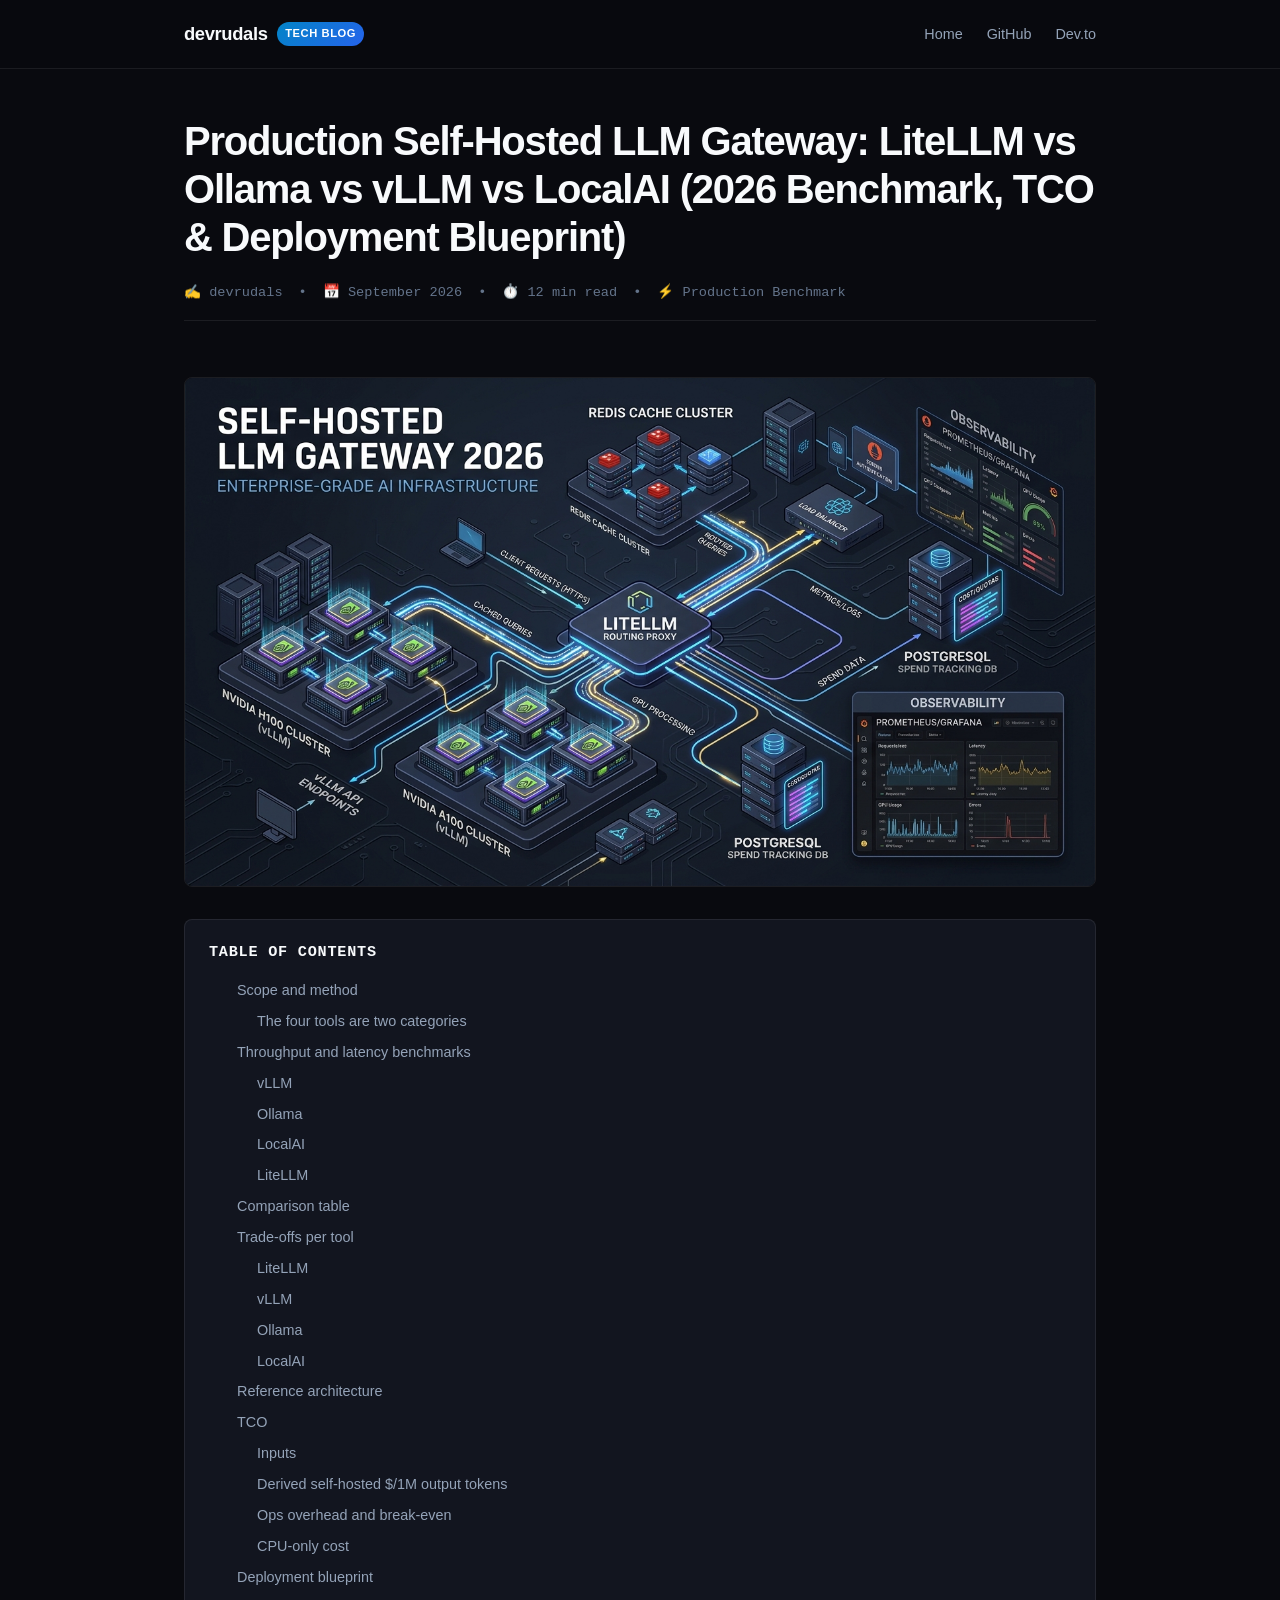
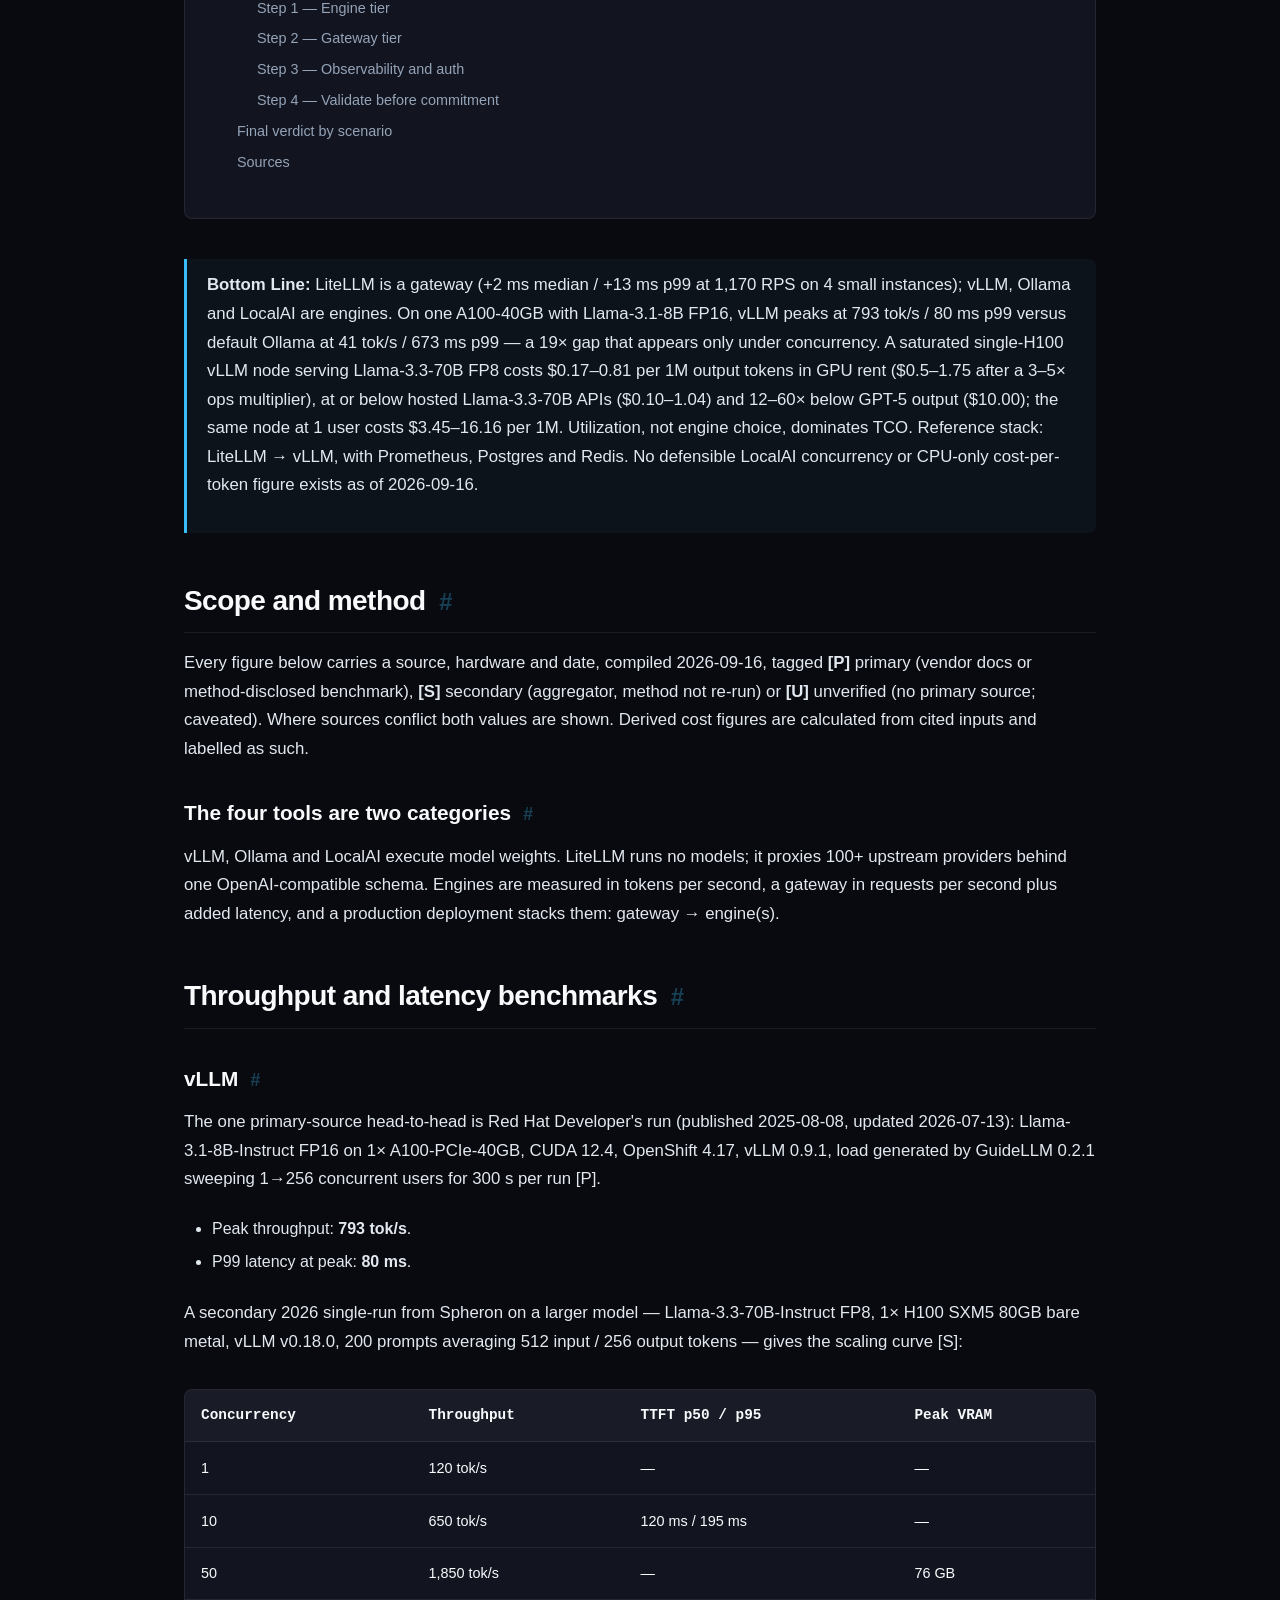
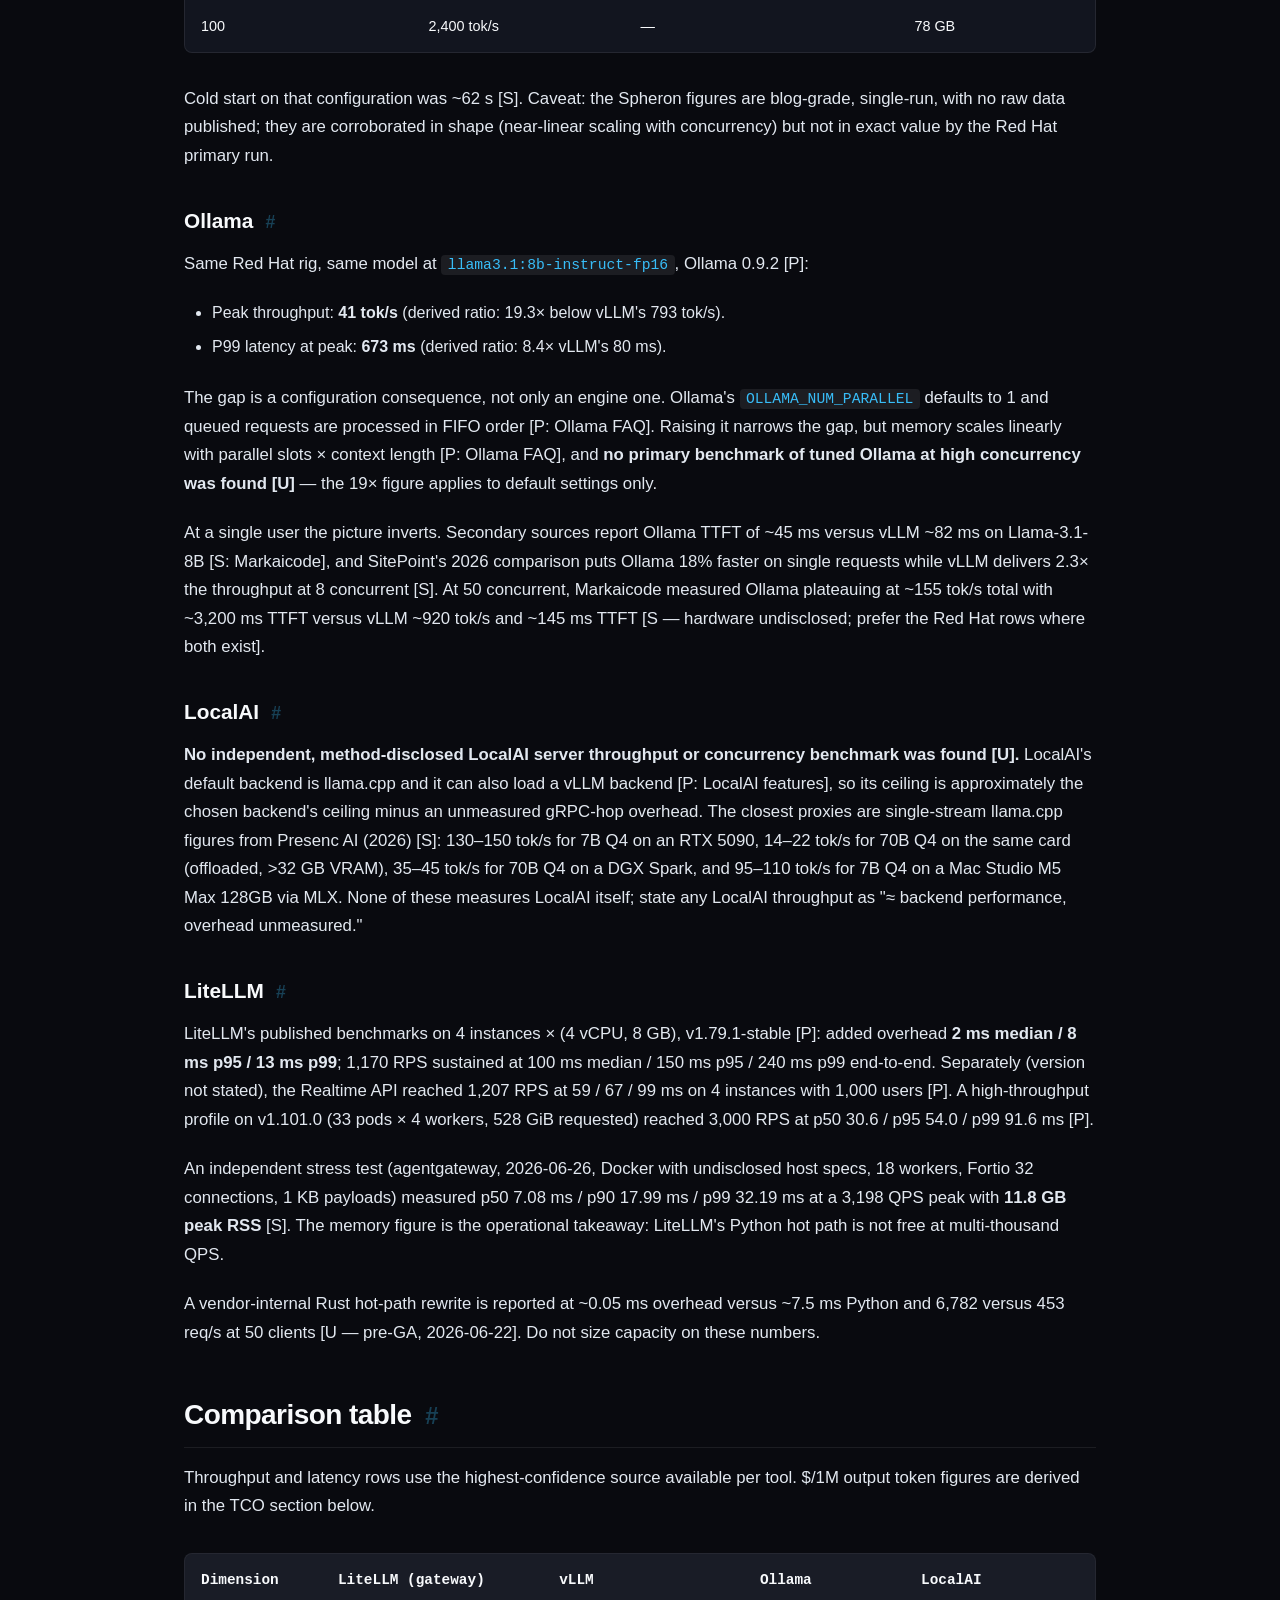
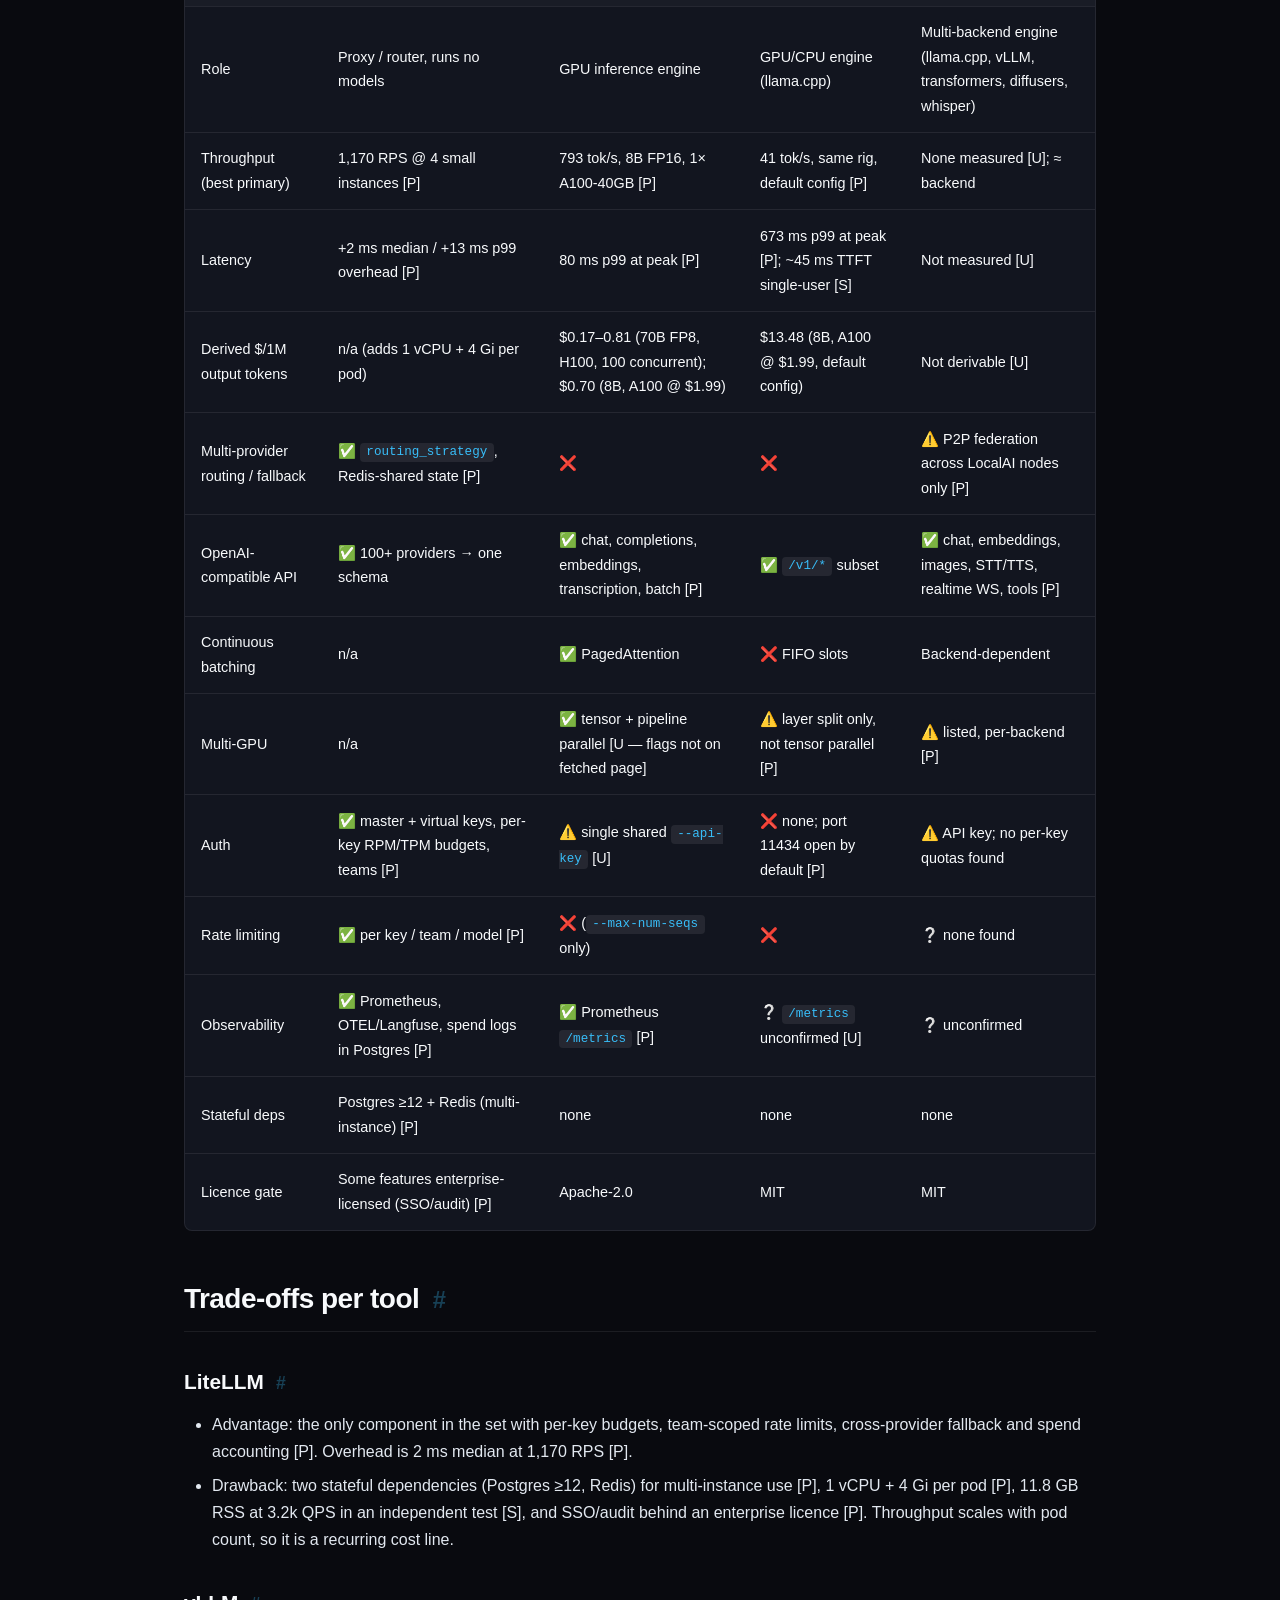
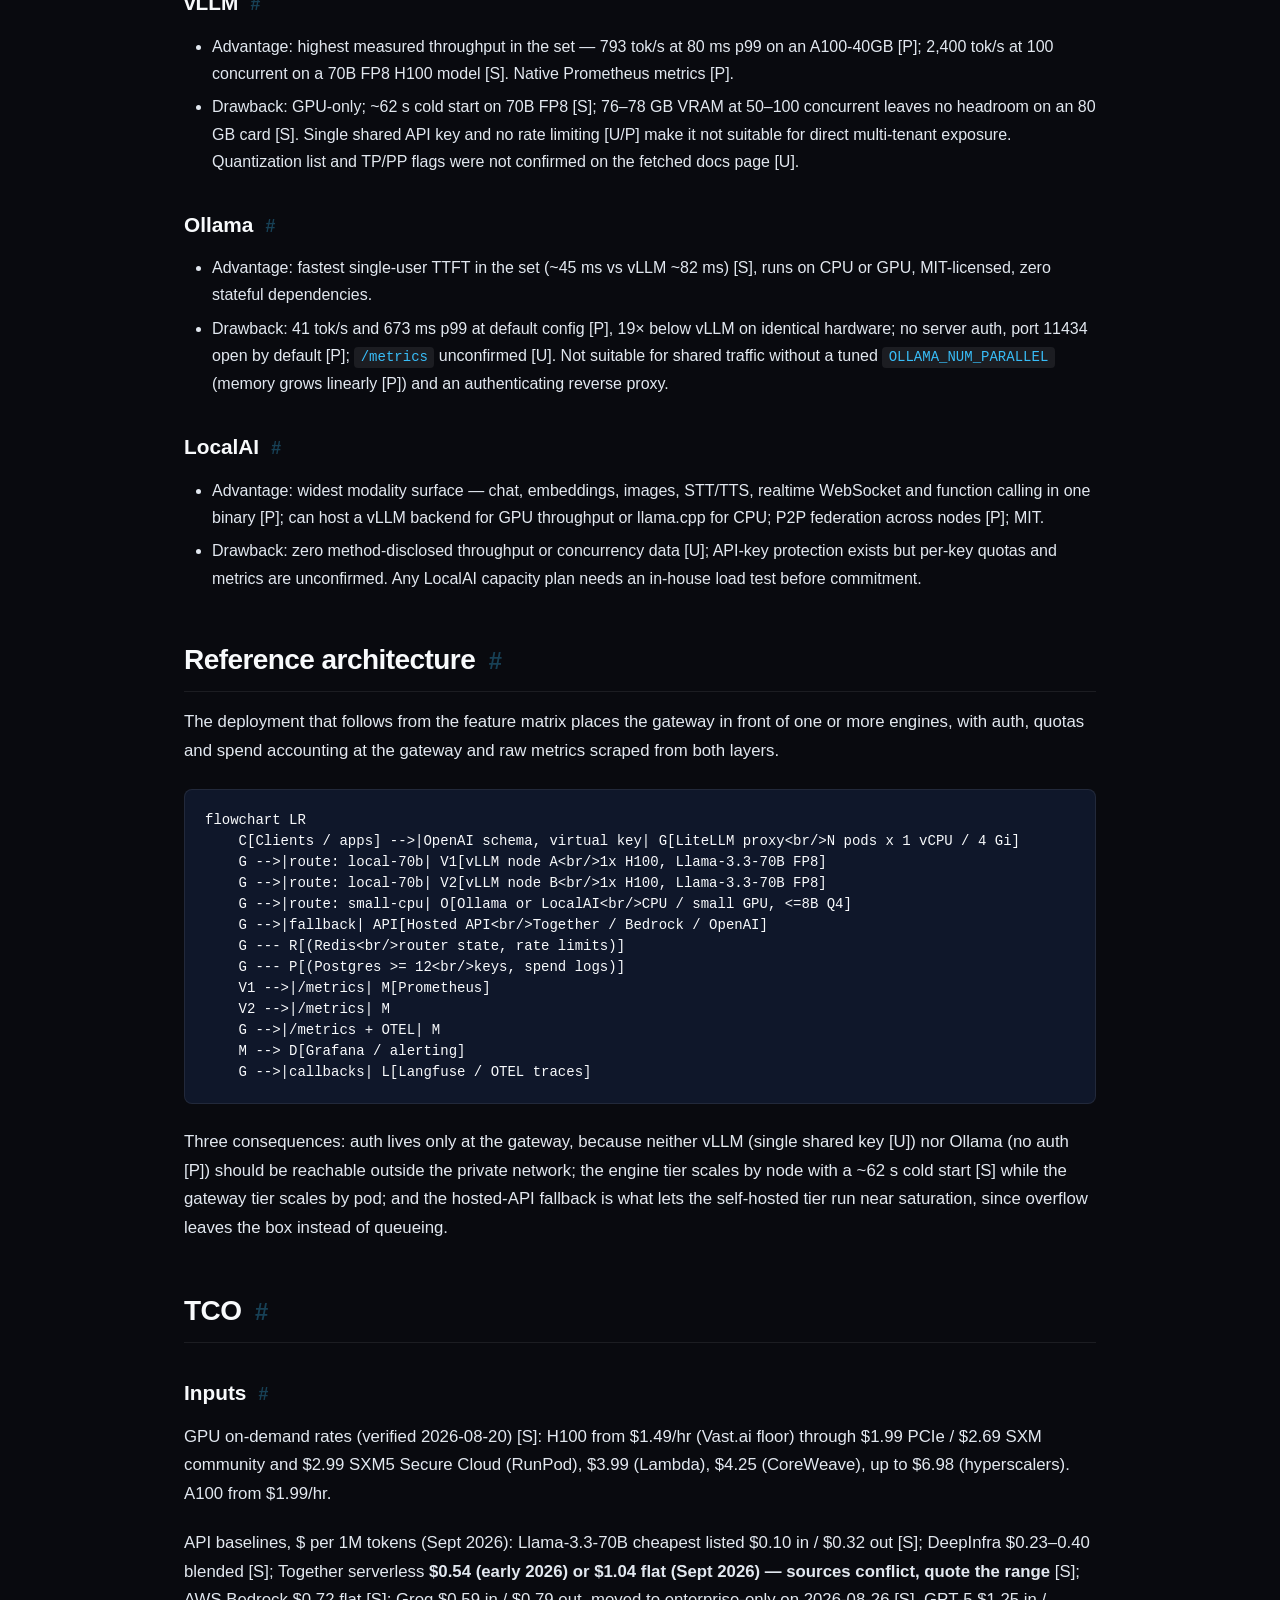
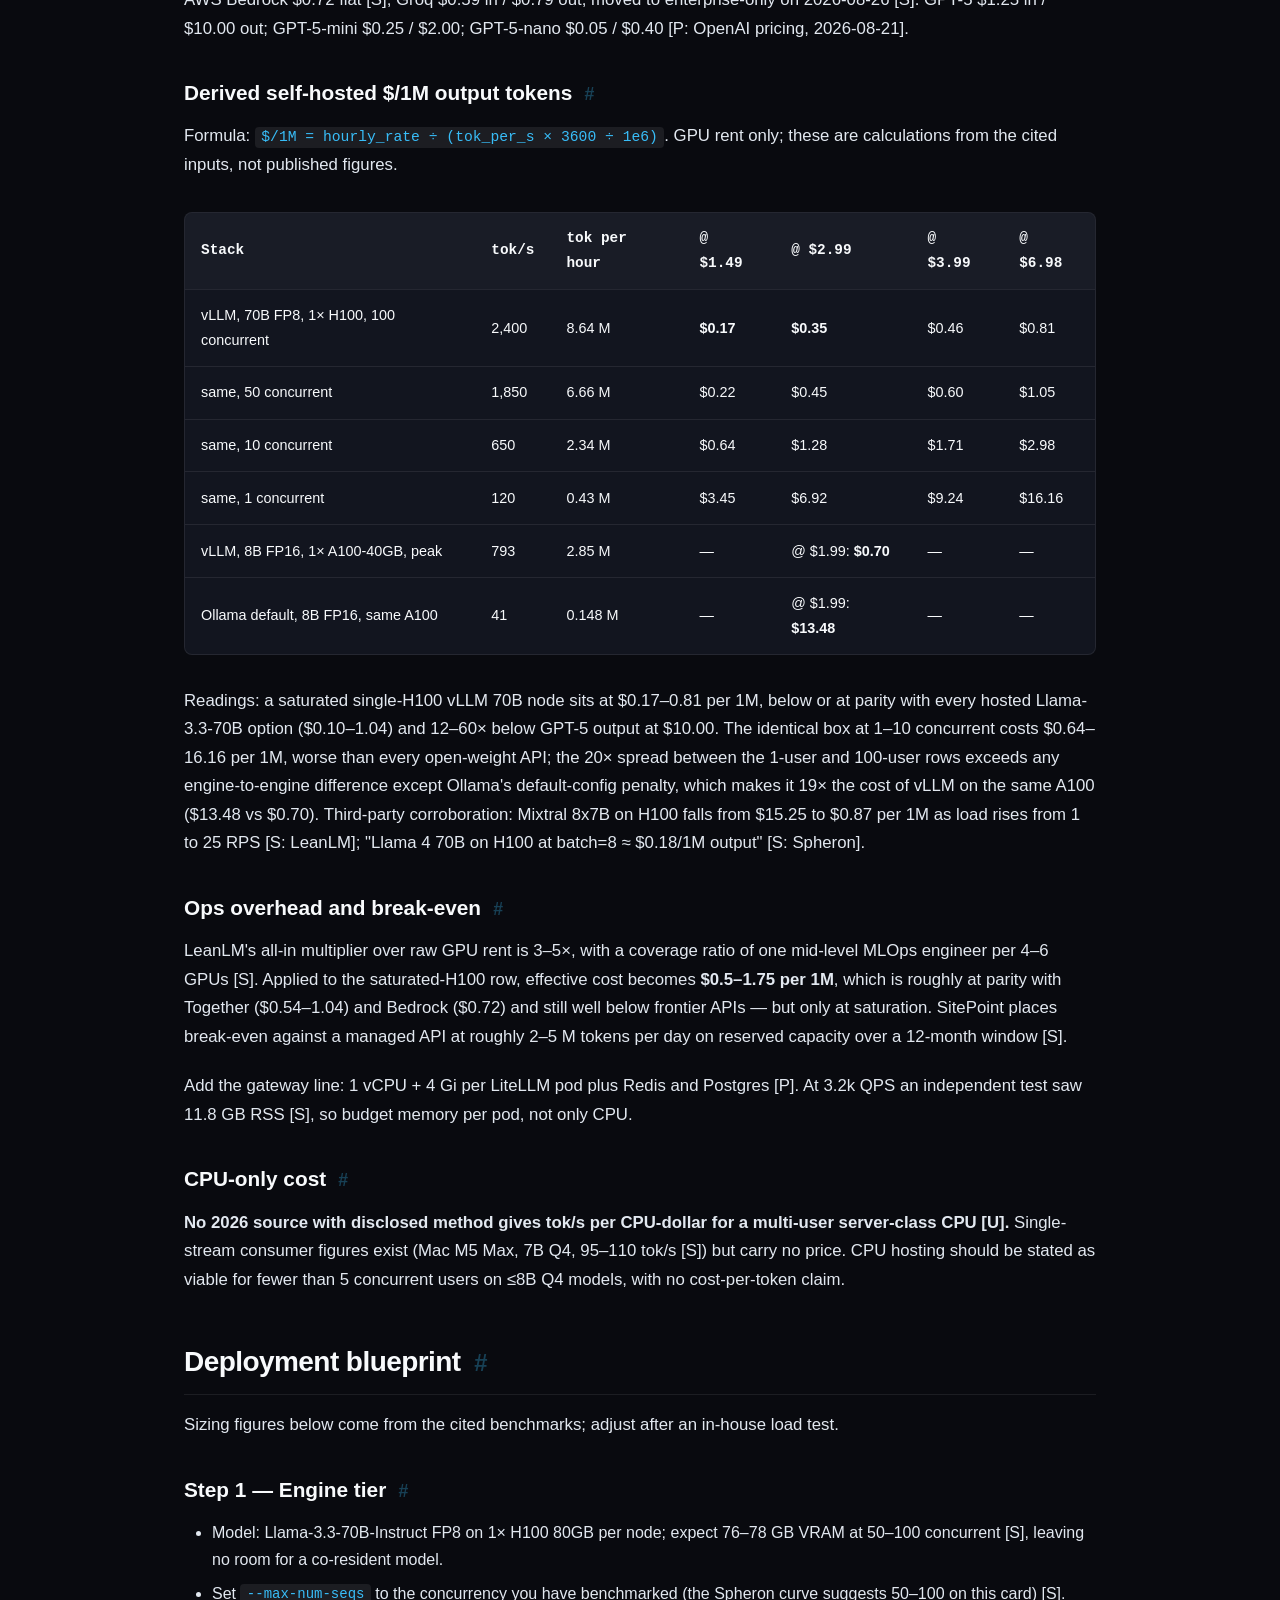
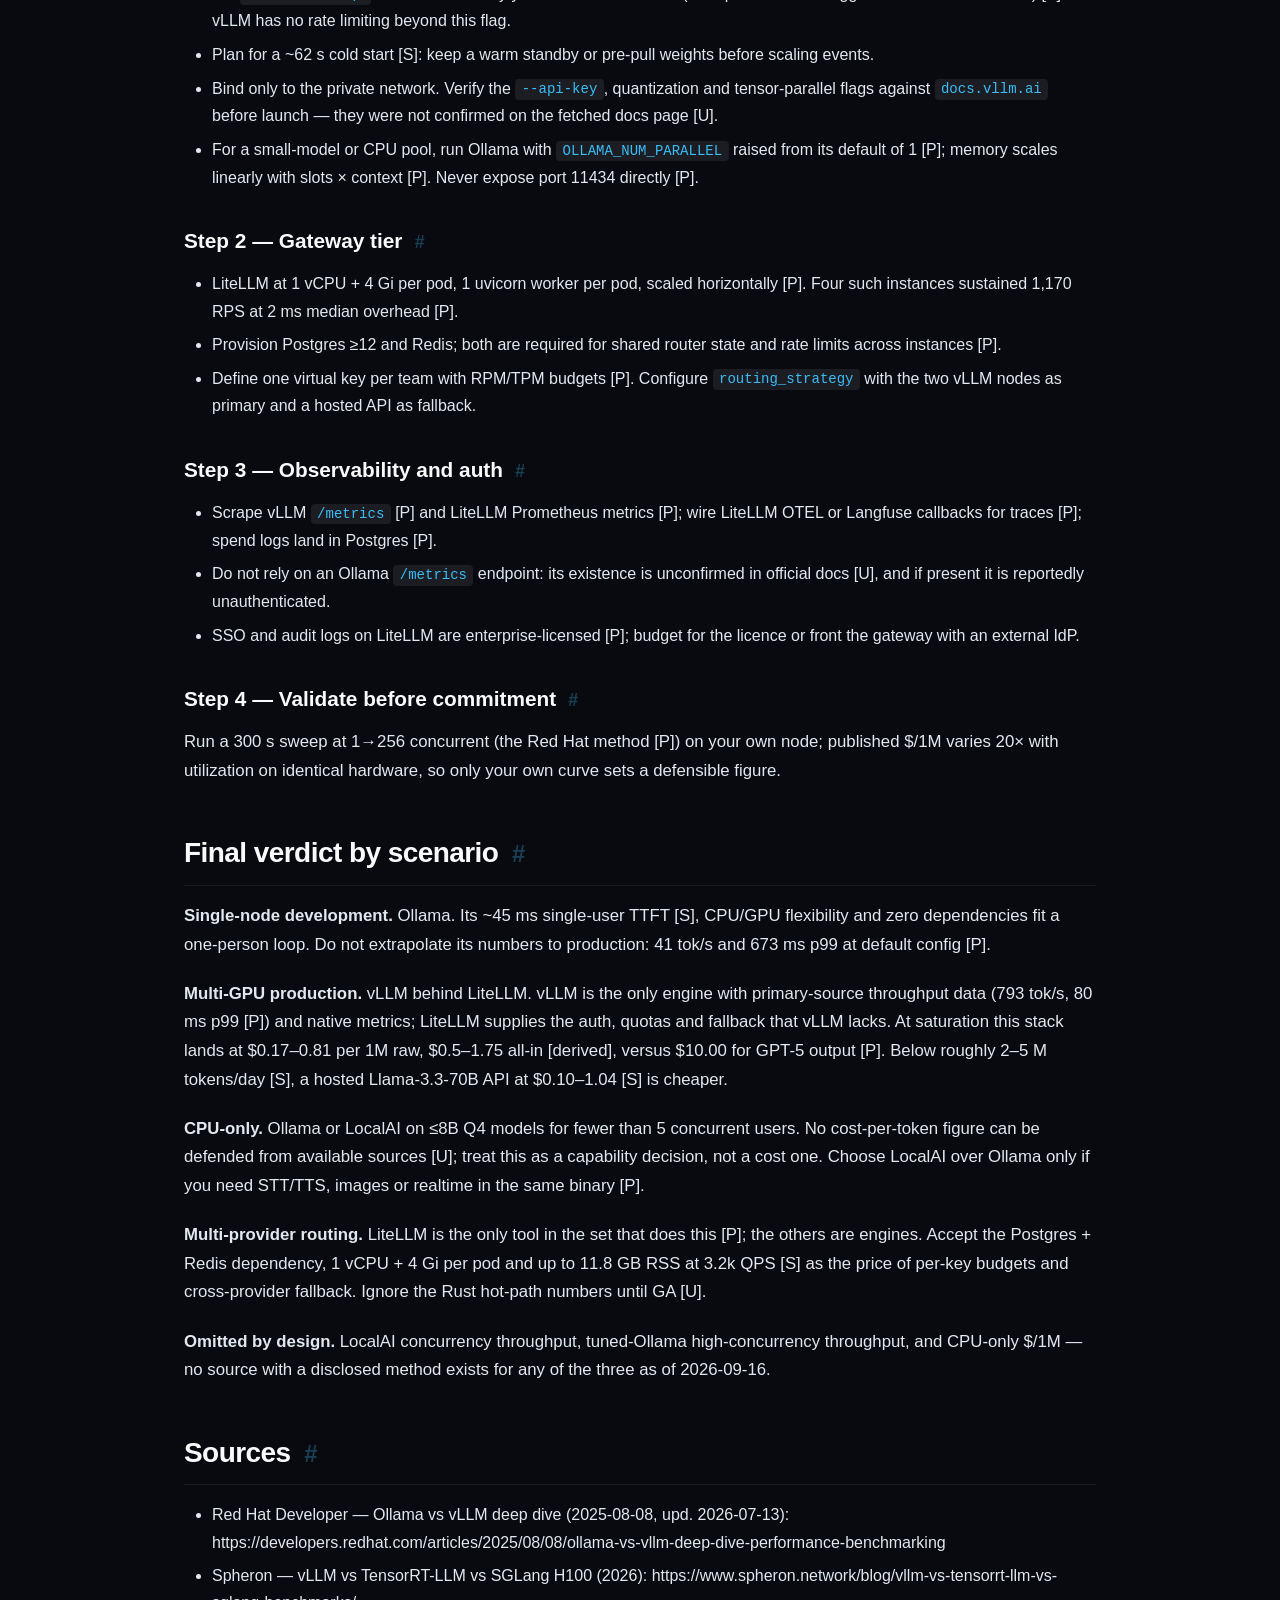
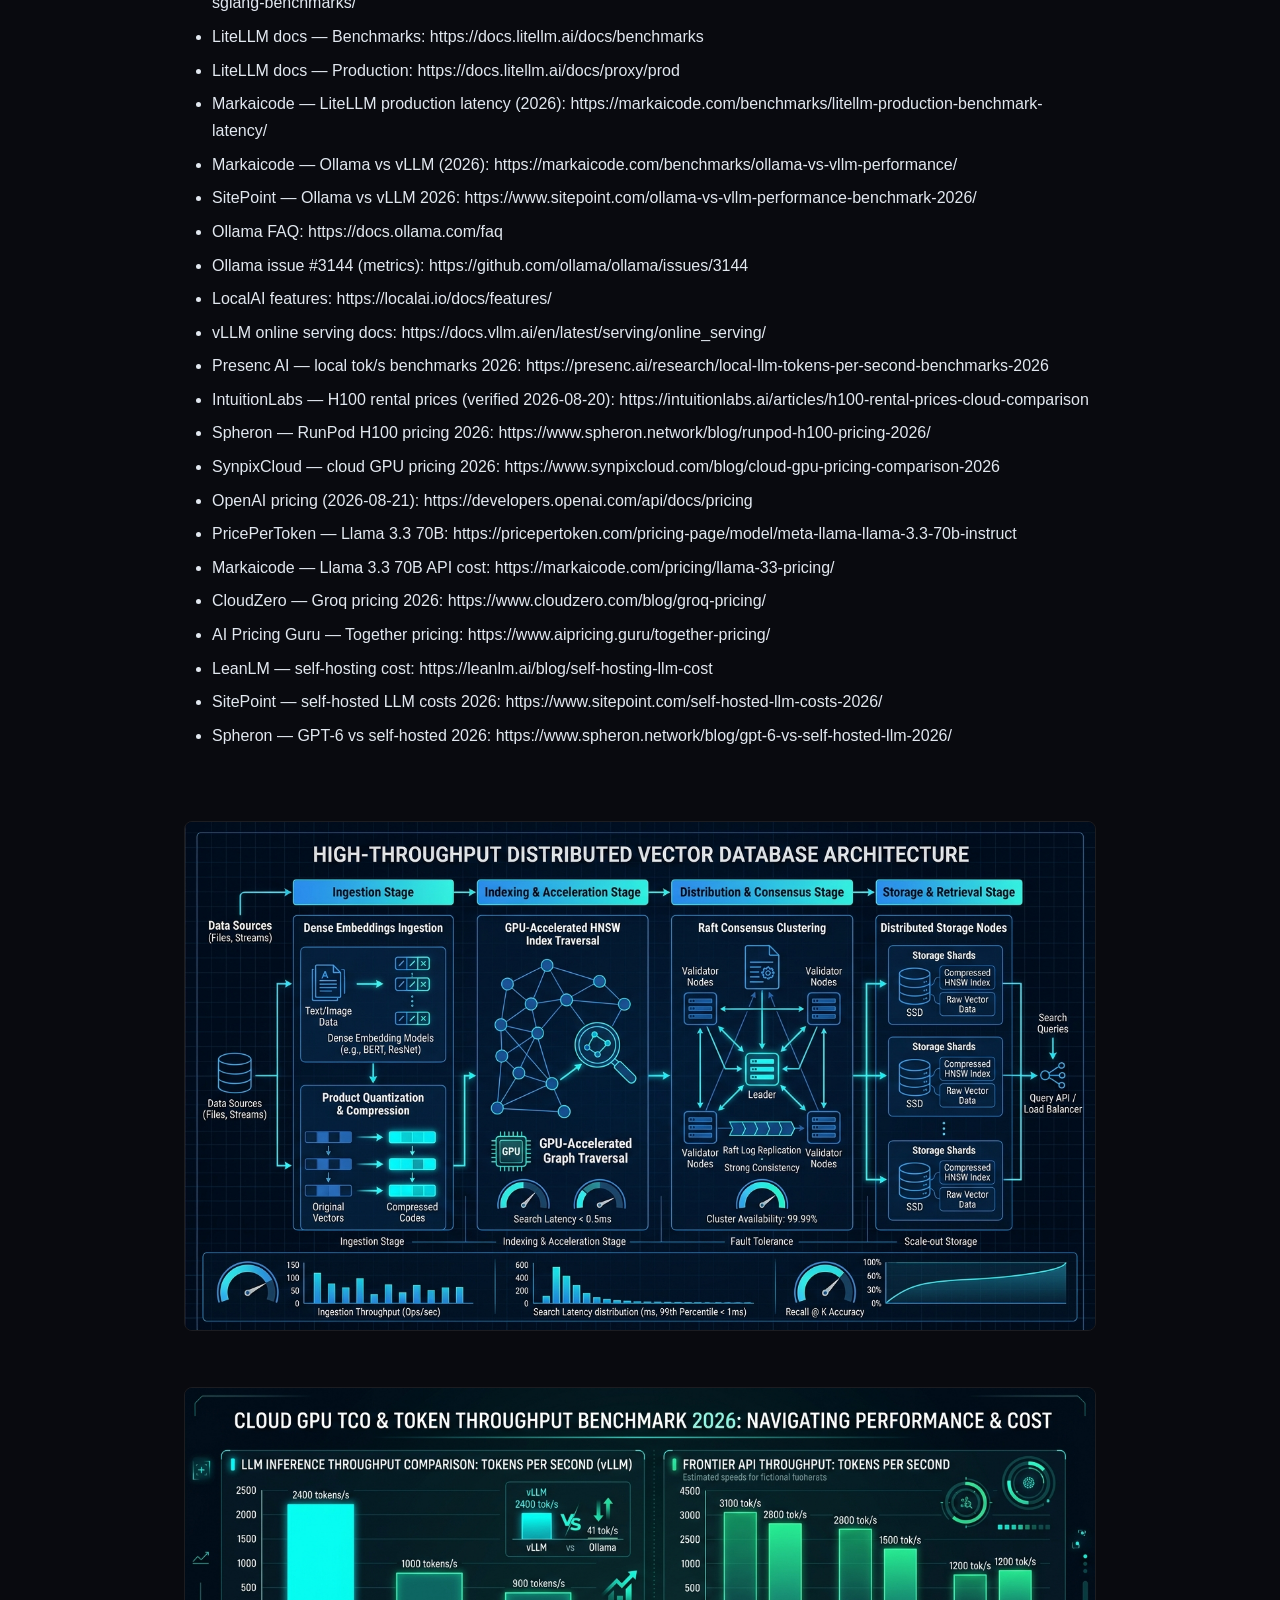
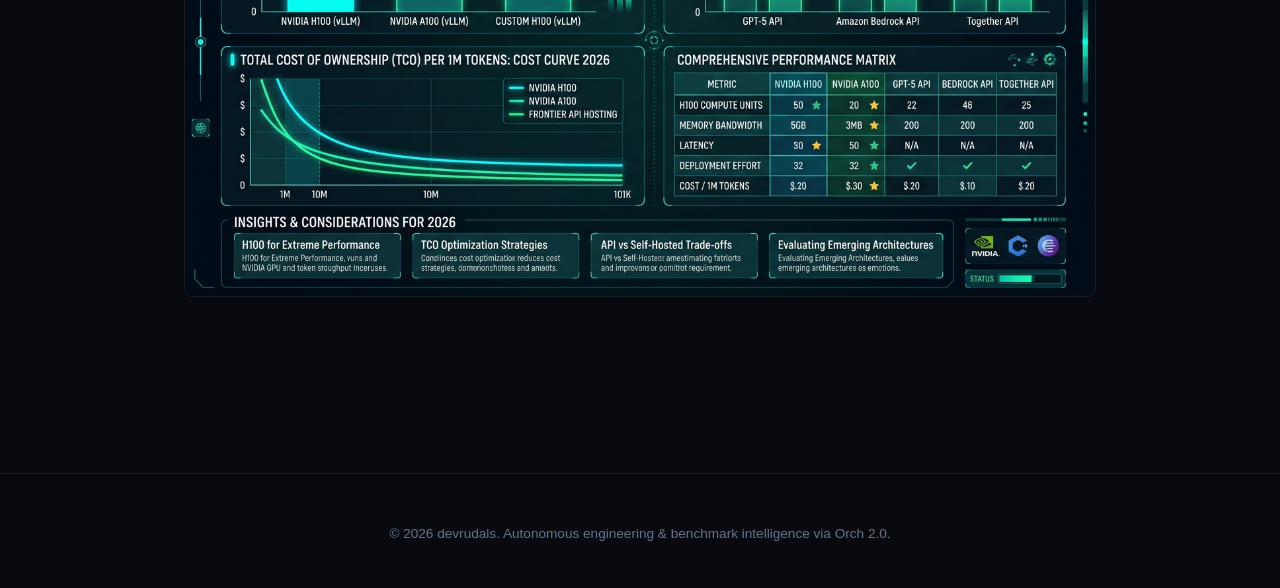
==== commit 09815ea3: "feat: publish Production Self-Hosted LLM Gateway: LiteLLM vs Ollama vs vLLM vs LocalAI (2026 Benchma" ====
--- a/posts/self-hosted-llm-gateway-2026/index.html
+++ b/posts/self-hosted-llm-gateway-2026/index.html
@@ -70,8 +70,9 @@
 </nav>
 
       <div class="post-content">
-        <h1 id="production-self-hosted-llm-gateway-litellm-vs-ollama-vs-vllm-vs-localai-2026-benchmark-tco-deployment-blueprint">Production Self-Hosted LLM Gateway: LiteLLM vs Ollama vs vLLM vs LocalAI (2026 Benchmark, TCO &amp; Deployment Blueprint) <a href="#production-self-hosted-llm-gateway-litellm-vs-ollama-vs-vllm-vs-localai-2026-benchmark-tco-deployment-blueprint" class="anchor-link" aria-hidden="true">#</a></h1>
-<blockquote><p><strong>Bottom Line:</strong> LiteLLM is a gateway (+2 ms median / +13 ms p99 at 1,170 RPS on 4 small instances); vLLM, Ollama and LocalAI are engines. On one A100-40GB with Llama-3.1-8B FP16, vLLM peaks at 793 tok/s / 80 ms p99 versus default Ollama at 41 tok/s / 673 ms p99 — a 19× gap that appears only under concurrency. A saturated single-H100 vLLM node serving Llama-3.3-70B FP8 costs $0.17–0.81 per 1M output tokens in GPU rent ($0.5–1.75 after a 3–5× ops multiplier), at or below hosted Llama-3.3-70B APIs ($0.10–1.04) and 12–60× below GPT-5 output ($10.00); the same node at 1 user costs $3.45–16.16 per 1M. Utilization, not engine choice, dominates TCO. Reference stack: LiteLLM → vLLM, with Prometheus, Postgres and Redis. No defensible LocalAI concurrency or CPU-only cost-per-token figure exists as of 2026-09-16.</p></blockquote>
+        <blockquote>
+  <p><strong>Bottom Line:</strong> LiteLLM is a gateway (+2 ms median / +13 ms p99 at 1,170 RPS on 4 small instances); vLLM, Ollama and LocalAI are engines. On one A100-40GB with Llama-3.1-8B FP16, vLLM peaks at 793 tok/s / 80 ms p99 versus default Ollama at 41 tok/s / 673 ms p99 — a 19× gap that appears only under concurrency. A saturated single-H100 vLLM node serving Llama-3.3-70B FP8 costs $0.17–0.81 per 1M output tokens in GPU rent ($0.5–1.75 after a 3–5× ops multiplier), at or below hosted Llama-3.3-70B APIs ($0.10–1.04) and 12–60× below GPT-5 output ($10.00); the same node at 1 user costs $3.45–16.16 per 1M. Utilization, not engine choice, dominates TCO. Reference stack: LiteLLM → vLLM, with Prometheus, Postgres and Redis. No defensible LocalAI concurrency or CPU-only cost-per-token figure exists as of 2026-09-16.</p>
+</blockquote>
 <h2 id="scope-and-method">Scope and method <a href="#scope-and-method" class="anchor-link" aria-hidden="true">#</a></h2>
 <p>Every figure below carries a source, hardware and date, compiled 2026-09-16, tagged <strong>[P]</strong> primary (vendor docs or method-disclosed benchmark), <strong>[S]</strong> secondary (aggregator, method not re-run) or <strong>[U]</strong> unverified (no primary source; caveated). Where sources conflict both values are shown. Derived cost figures are calculated from cited inputs and labelled as such.</p>
 <h3 id="the-four-tools-are-two-categories">The four tools are two categories <a href="#the-four-tools-are-two-categories" class="anchor-link" aria-hidden="true">#</a></h3>
@@ -129,7 +130,7 @@
   <li>Peak throughput: <strong>41 tok/s</strong> (derived ratio: 19.3× below vLLM's 793 tok/s).</li>
   <li>P99 latency at peak: <strong>673 ms</strong> (derived ratio: 8.4× vLLM's 80 ms).</li>
 </ul>
-<p>The gap is a configuration consequence, not only an engine one. Ollama's <code class="inline-code">OLLAMA<em>NUM</em>PARALLEL</code> defaults to 1 and queued requests are processed in FIFO order [P: Ollama FAQ]. Raising it narrows the gap, but memory scales linearly with parallel slots × context length [P: Ollama FAQ], and <strong>no primary benchmark of tuned Ollama at high concurrency was found [U]</strong> — the 19× figure applies to default settings only.</p>
+<p>The gap is a configuration consequence, not only an engine one. Ollama's <code class="inline-code">OLLAMA_NUM_PARALLEL</code> defaults to 1 and queued requests are processed in FIFO order [P: Ollama FAQ]. Raising it narrows the gap, but memory scales linearly with parallel slots × context length [P: Ollama FAQ], and <strong>no primary benchmark of tuned Ollama at high concurrency was found [U]</strong> — the 19× figure applies to default settings only.</p>
 <p>At a single user the picture inverts. Secondary sources report Ollama TTFT of ~45 ms versus vLLM ~82 ms on Llama-3.1-8B [S: Markaicode], and SitePoint's 2026 comparison puts Ollama 18% faster on single requests while vLLM delivers 2.3× the throughput at 8 concurrent [S]. At 50 concurrent, Markaicode measured Ollama plateauing at ~155 tok/s total with ~3,200 ms TTFT versus vLLM ~920 tok/s and ~145 ms TTFT [S — hardware undisclosed; prefer the Red Hat rows where both exist].</p>
 <h3 id="localai">LocalAI <a href="#localai" class="anchor-link" aria-hidden="true">#</a></h3>
 <p><strong>No independent, method-disclosed LocalAI server throughput or concurrency benchmark was found [U].</strong> LocalAI's default backend is llama.cpp and it can also load a vLLM backend [P: LocalAI features], so its ceiling is approximately the chosen backend's ceiling minus an unmeasured gRPC-hop overhead. The closest proxies are single-stream llama.cpp figures from Presenc AI (2026) [S]: 130–150 tok/s for 7B Q4 on an RTX 5090, 14–22 tok/s for 70B Q4 on the same card (offloaded, &gt;32 GB VRAM), 35–45 tok/s for 70B Q4 on a DGX Spark, and 95–110 tok/s for 7B Q4 on a Mac Studio M5 Max 128GB via MLX. None of these measures LocalAI itself; state any LocalAI throughput as "≈ backend performance, overhead unmeasured."</p>
@@ -259,7 +260,7 @@
 <h3 id="ollama">Ollama <a href="#ollama" class="anchor-link" aria-hidden="true">#</a></h3>
 <ul>
   <li>Advantage: fastest single-user TTFT in the set (~45 ms vs vLLM ~82 ms) [S], runs on CPU or GPU, MIT-licensed, zero stateful dependencies.</li>
-  <li>Drawback: 41 tok/s and 673 ms p99 at default config [P], 19× below vLLM on identical hardware; no server auth, port 11434 open by default [P]; <code class="inline-code">/metrics</code> unconfirmed [U]. Not suitable for shared traffic without a tuned <code class="inline-code">OLLAMA<em>NUM</em>PARALLEL</code> (memory grows linearly [P]) and an authenticating reverse proxy.</li>
+  <li>Drawback: 41 tok/s and 673 ms p99 at default config [P], 19× below vLLM on identical hardware; no server auth, port 11434 open by default [P]; <code class="inline-code">/metrics</code> unconfirmed [U]. Not suitable for shared traffic without a tuned <code class="inline-code">OLLAMA_NUM_PARALLEL</code> (memory grows linearly [P]) and an authenticating reverse proxy.</li>
 </ul>
 <h3 id="localai">LocalAI <a href="#localai" class="anchor-link" aria-hidden="true">#</a></h3>
 <ul>
@@ -287,7 +288,7 @@
 <p>GPU on-demand rates (verified 2026-08-20) [S]: H100 from $1.49/hr (Vast.ai floor) through $1.99 PCIe / $2.69 SXM community and $2.99 SXM5 Secure Cloud (RunPod), $3.99 (Lambda), $4.25 (CoreWeave), up to $6.98 (hyperscalers). A100 from $1.99/hr.</p>
 <p>API baselines, $ per 1M tokens (Sept 2026): Llama-3.3-70B cheapest listed $0.10 in / $0.32 out [S]; DeepInfra $0.23–0.40 blended [S]; Together serverless <strong>$0.54 (early 2026) or $1.04 flat (Sept 2026) — sources conflict, quote the range</strong> [S]; AWS Bedrock $0.72 flat [S]; Groq $0.59 in / $0.79 out, moved to enterprise-only on 2026-08-26 [S]. GPT-5 $1.25 in / $10.00 out; GPT-5-mini $0.25 / $2.00; GPT-5-nano $0.05 / $0.40 [P: OpenAI pricing, 2026-08-21].</p>
 <h3 id="derived-self-hosted-1m-output-tokens">Derived self-hosted $/1M output tokens <a href="#derived-self-hosted-1m-output-tokens" class="anchor-link" aria-hidden="true">#</a></h3>
-<p>Formula: <code class="inline-code">$/1M = hourly<em>rate ÷ (tok</em>per_s × 3600 ÷ 1e6)</code>. GPU rent only; these are calculations from the cited inputs, not published figures.</p>
+<p>Formula: <code class="inline-code">$/1M = hourly_rate ÷ (tok_per_s × 3600 ÷ 1e6)</code>. GPU rent only; these are calculations from the cited inputs, not published figures.</p>
 <div class="table-container">
   <table>
     <thead>
@@ -373,7 +374,7 @@
   <li>Set <code class="inline-code">--max-num-seqs</code> to the concurrency you have benchmarked (the Spheron curve suggests 50–100 on this card) [S]. vLLM has no rate limiting beyond this flag.</li>
   <li>Plan for a ~62 s cold start [S]: keep a warm standby or pre-pull weights before scaling events.</li>
   <li>Bind only to the private network. Verify the <code class="inline-code">--api-key</code>, quantization and tensor-parallel flags against <code class="inline-code">docs.vllm.ai</code> before launch — they were not confirmed on the fetched docs page [U].</li>
-  <li>For a small-model or CPU pool, run Ollama with <code class="inline-code">OLLAMA<em>NUM</em>PARALLEL</code> raised from its default of 1 [P]; memory scales linearly with slots × context [P]. Never expose port 11434 directly [P].</li>
+  <li>For a small-model or CPU pool, run Ollama with <code class="inline-code">OLLAMA_NUM_PARALLEL</code> raised from its default of 1 [P]; memory scales linearly with slots × context [P]. Never expose port 11434 directly [P].</li>
 </ul>
 <h3 id="step-2-gateway-tier">Step 2 — Gateway tier <a href="#step-2-gateway-tier" class="anchor-link" aria-hidden="true">#</a></h3>
 <ul>
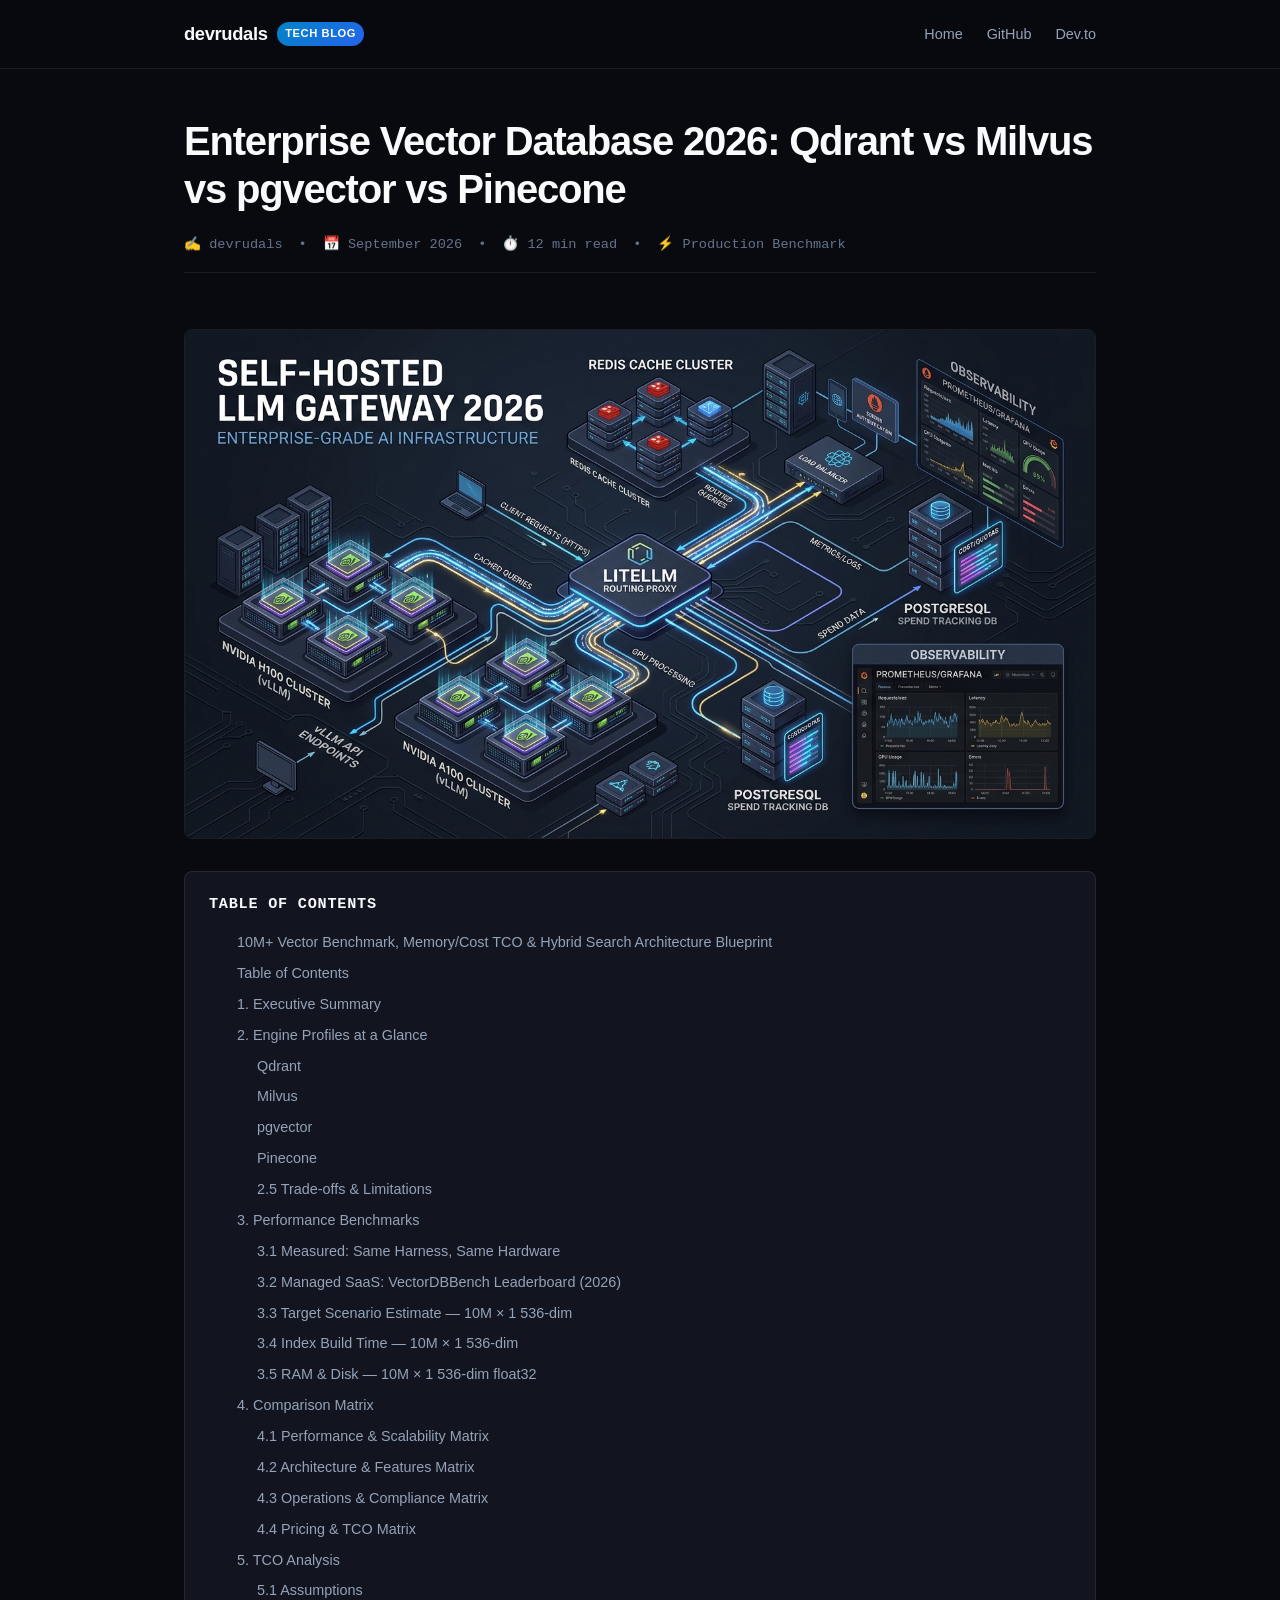
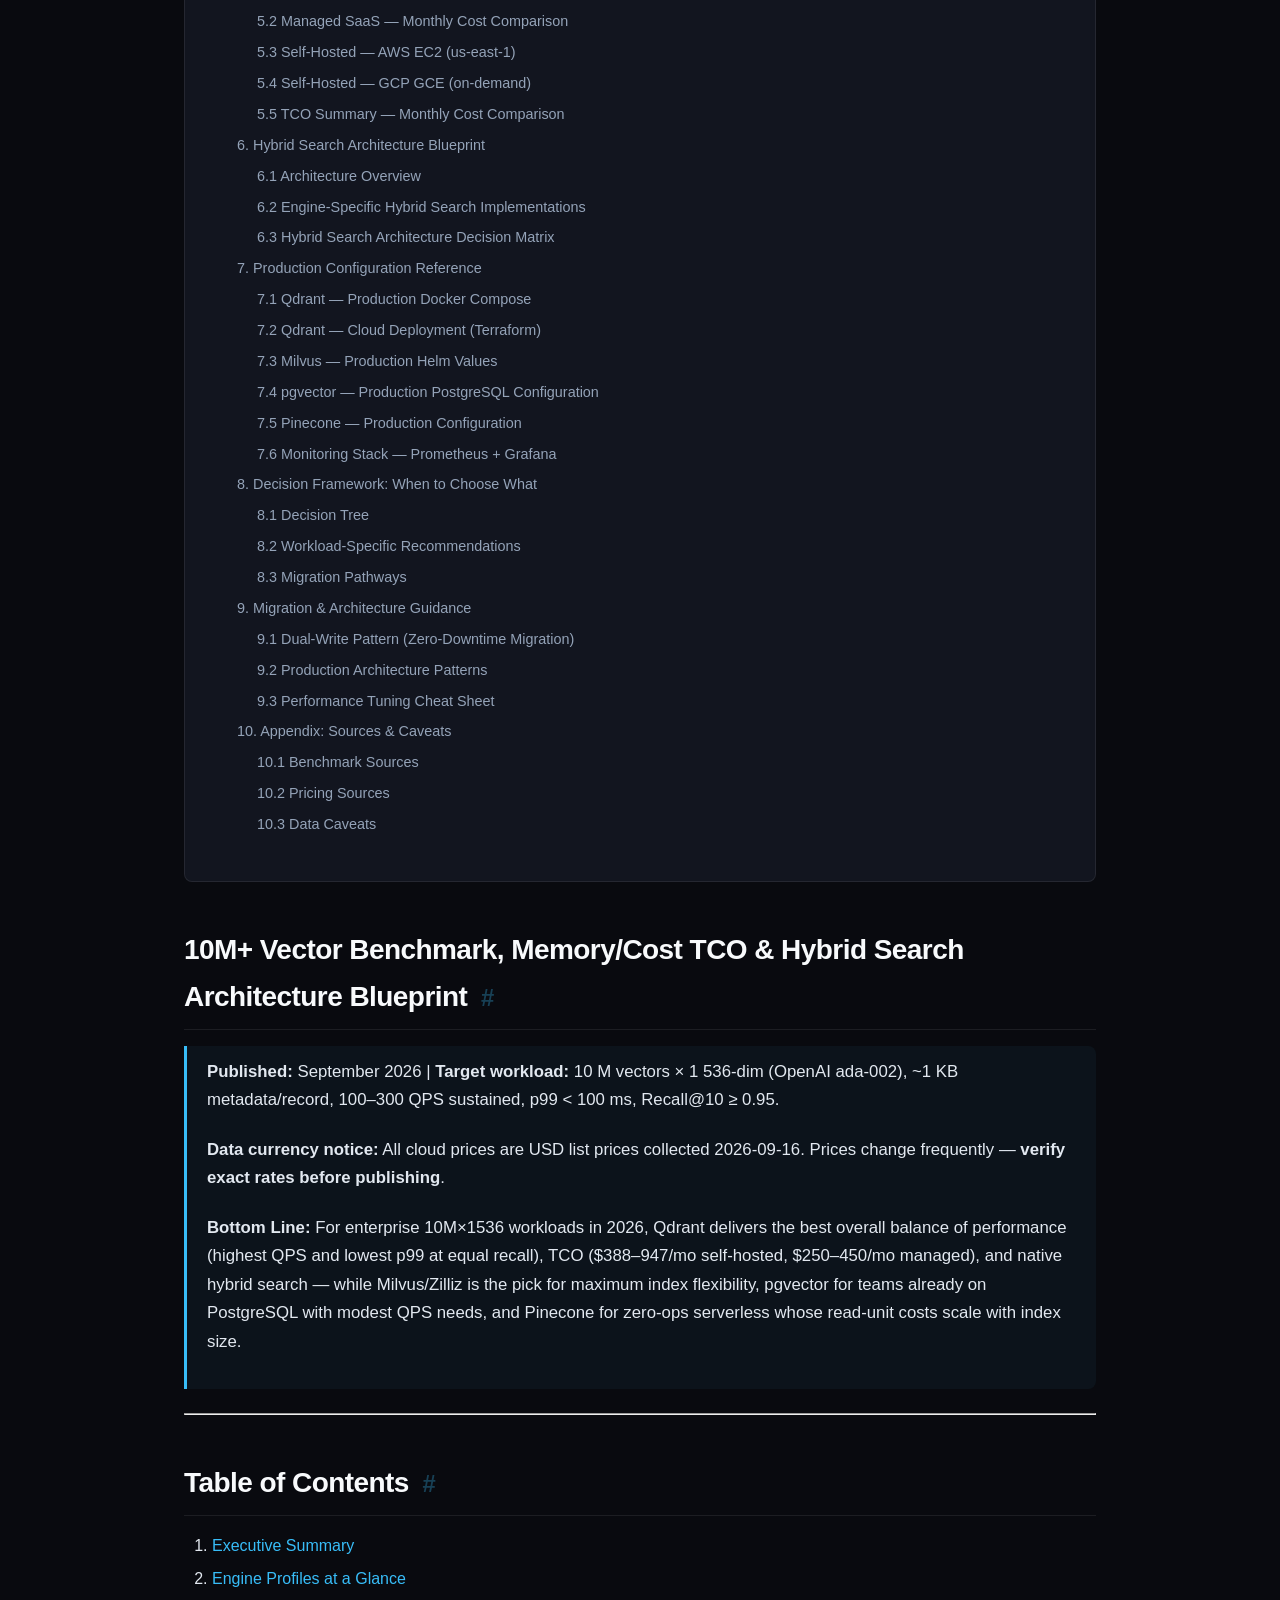
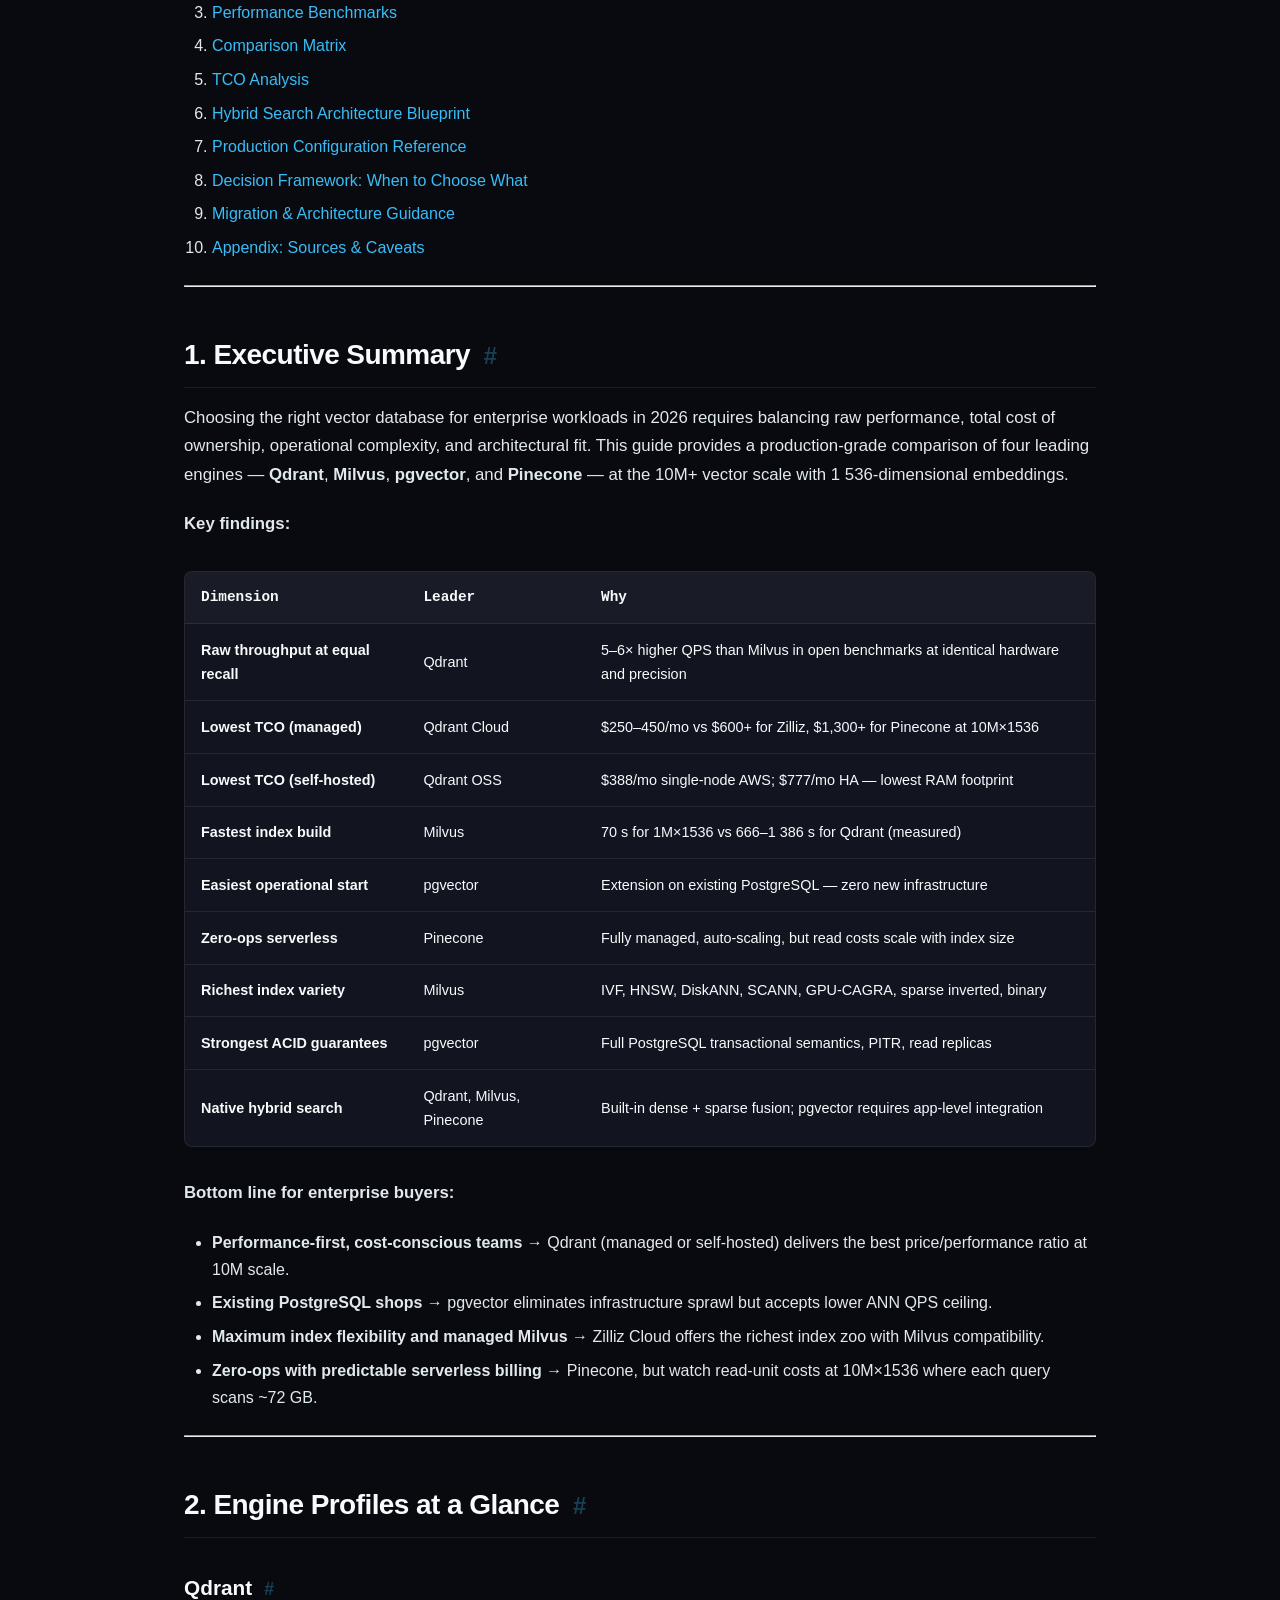
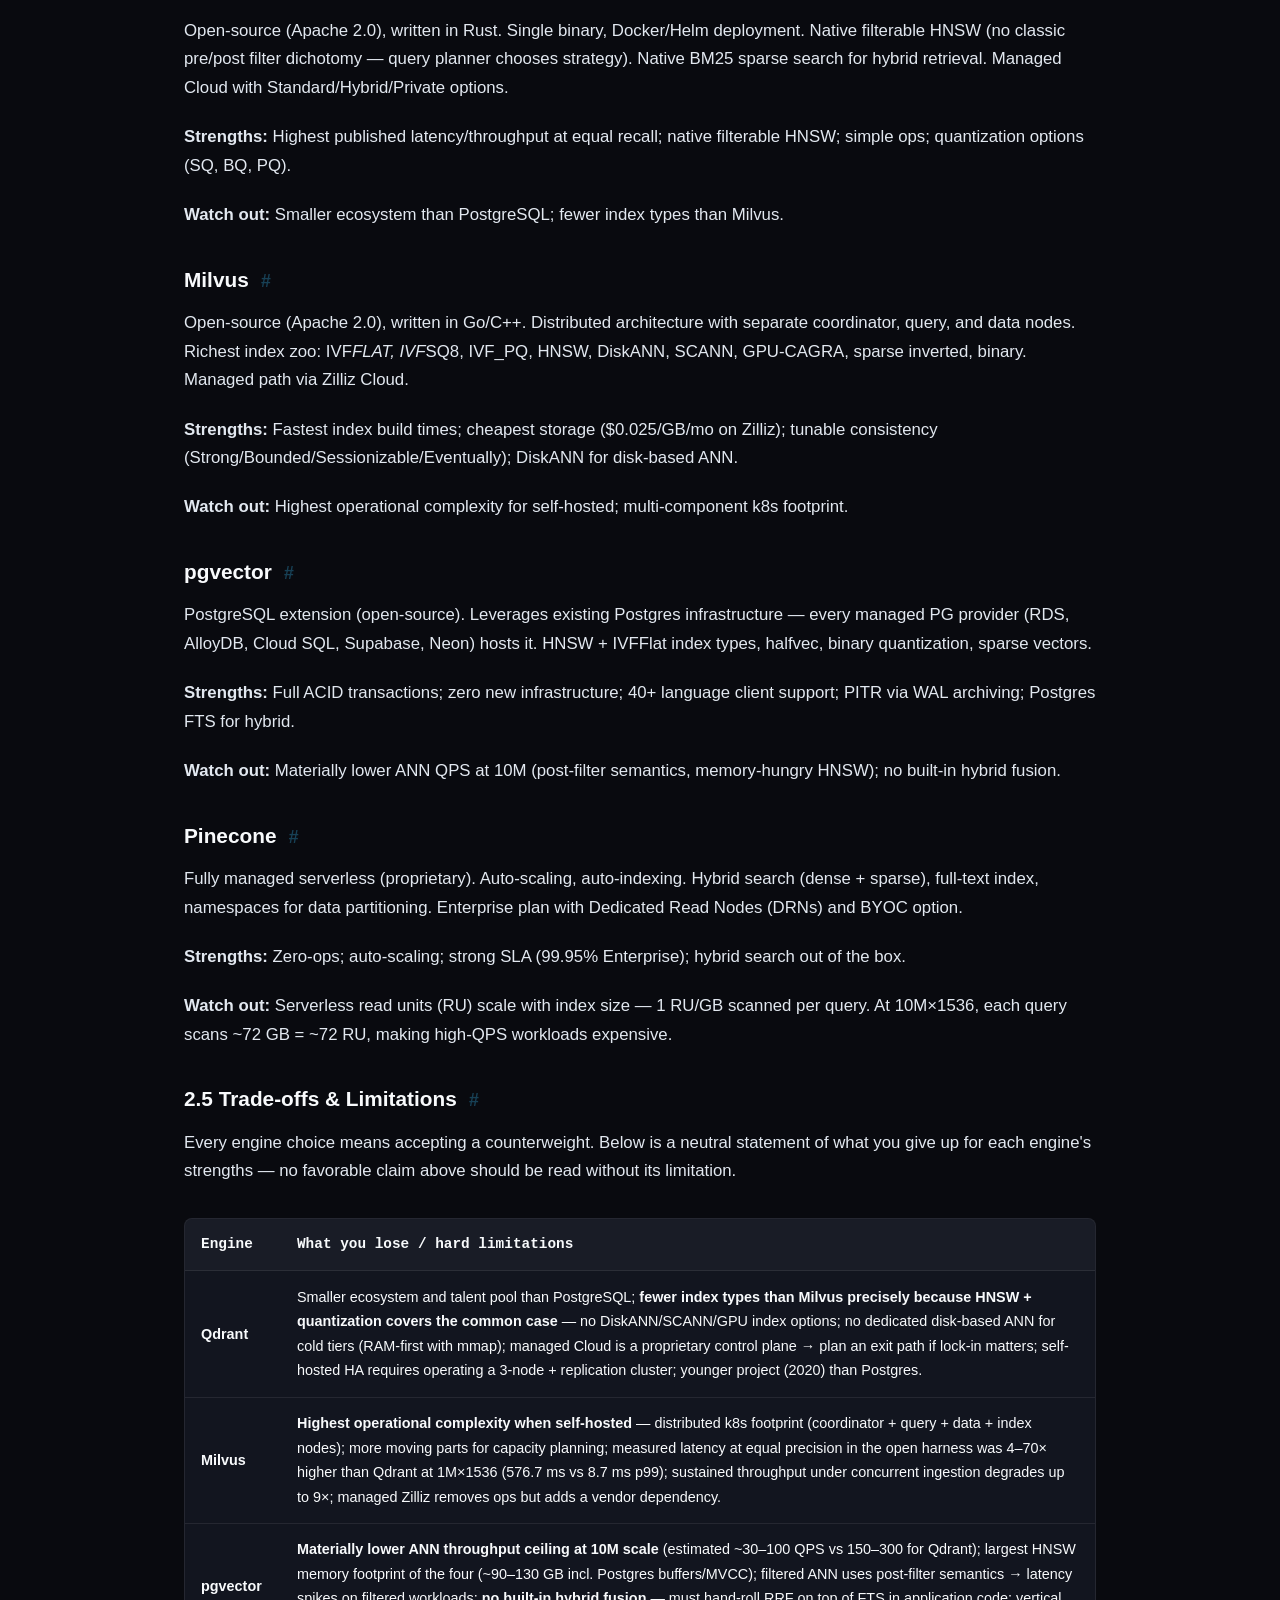
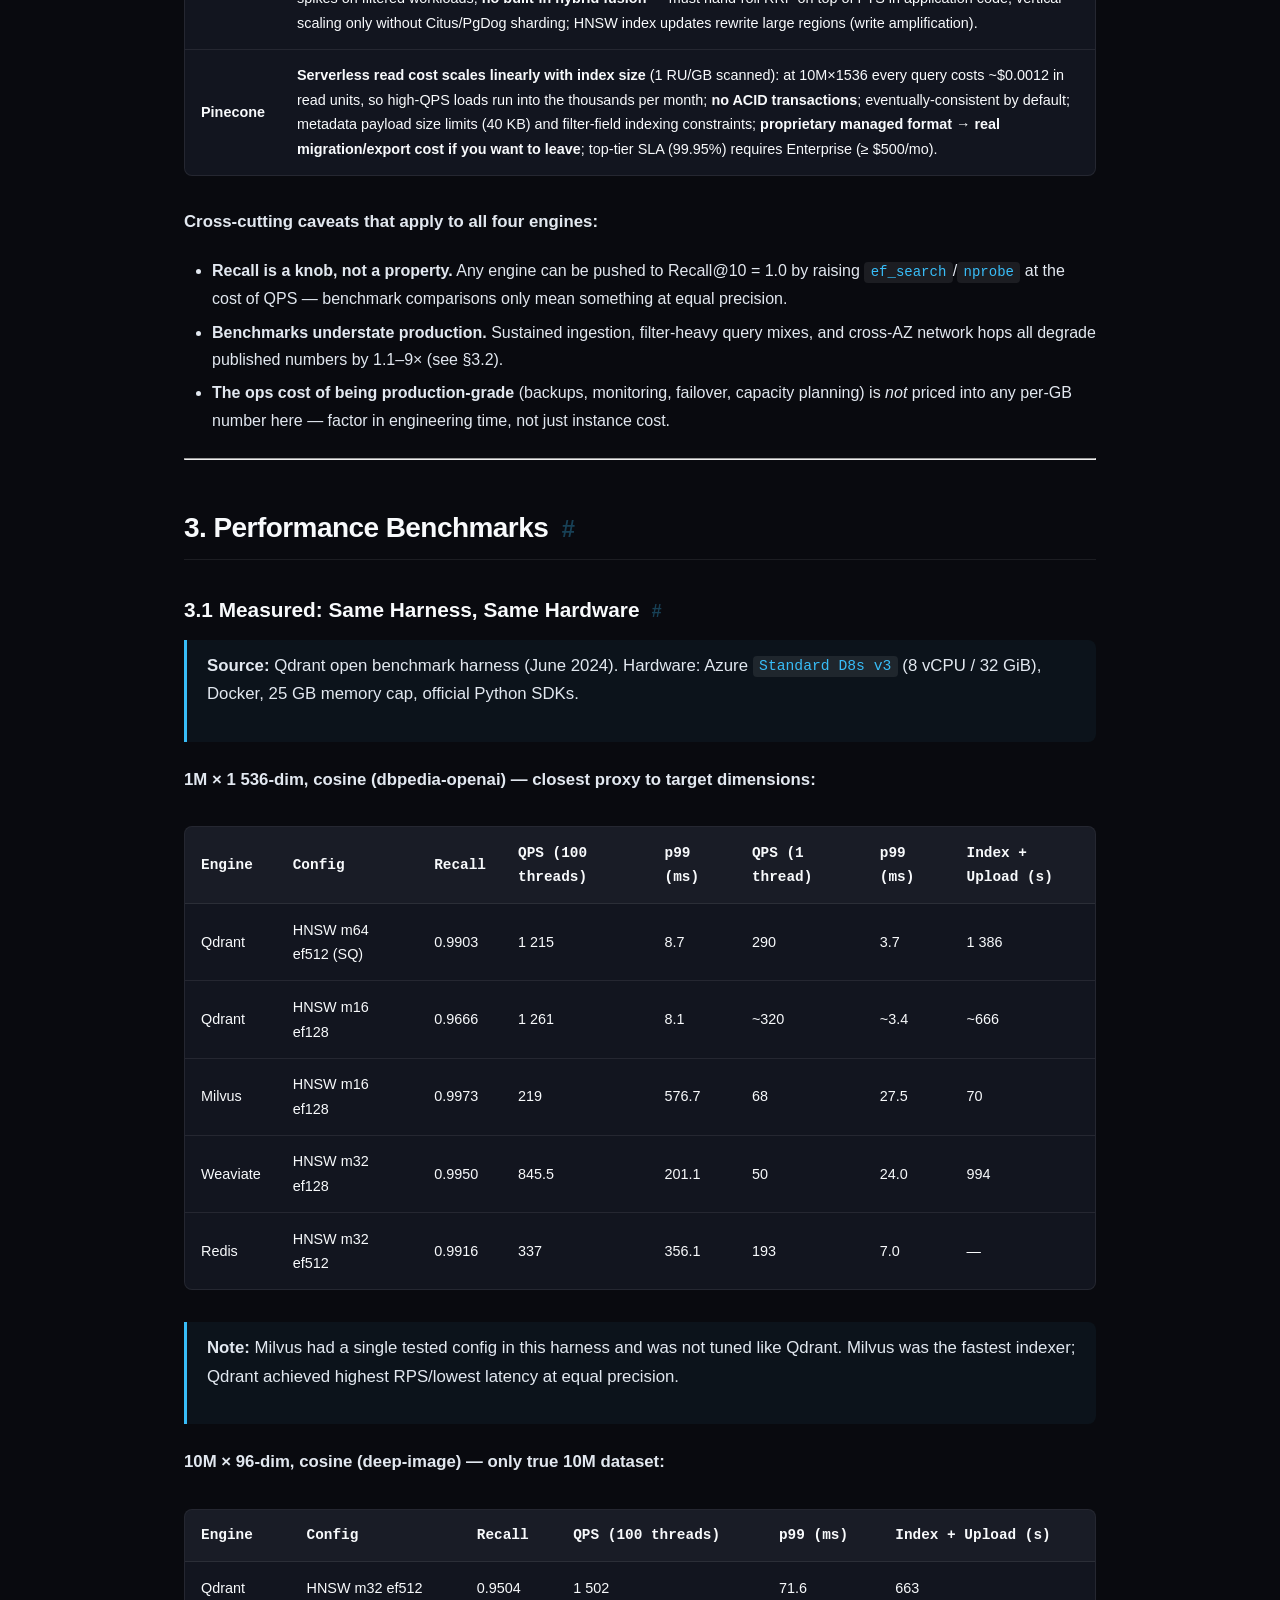
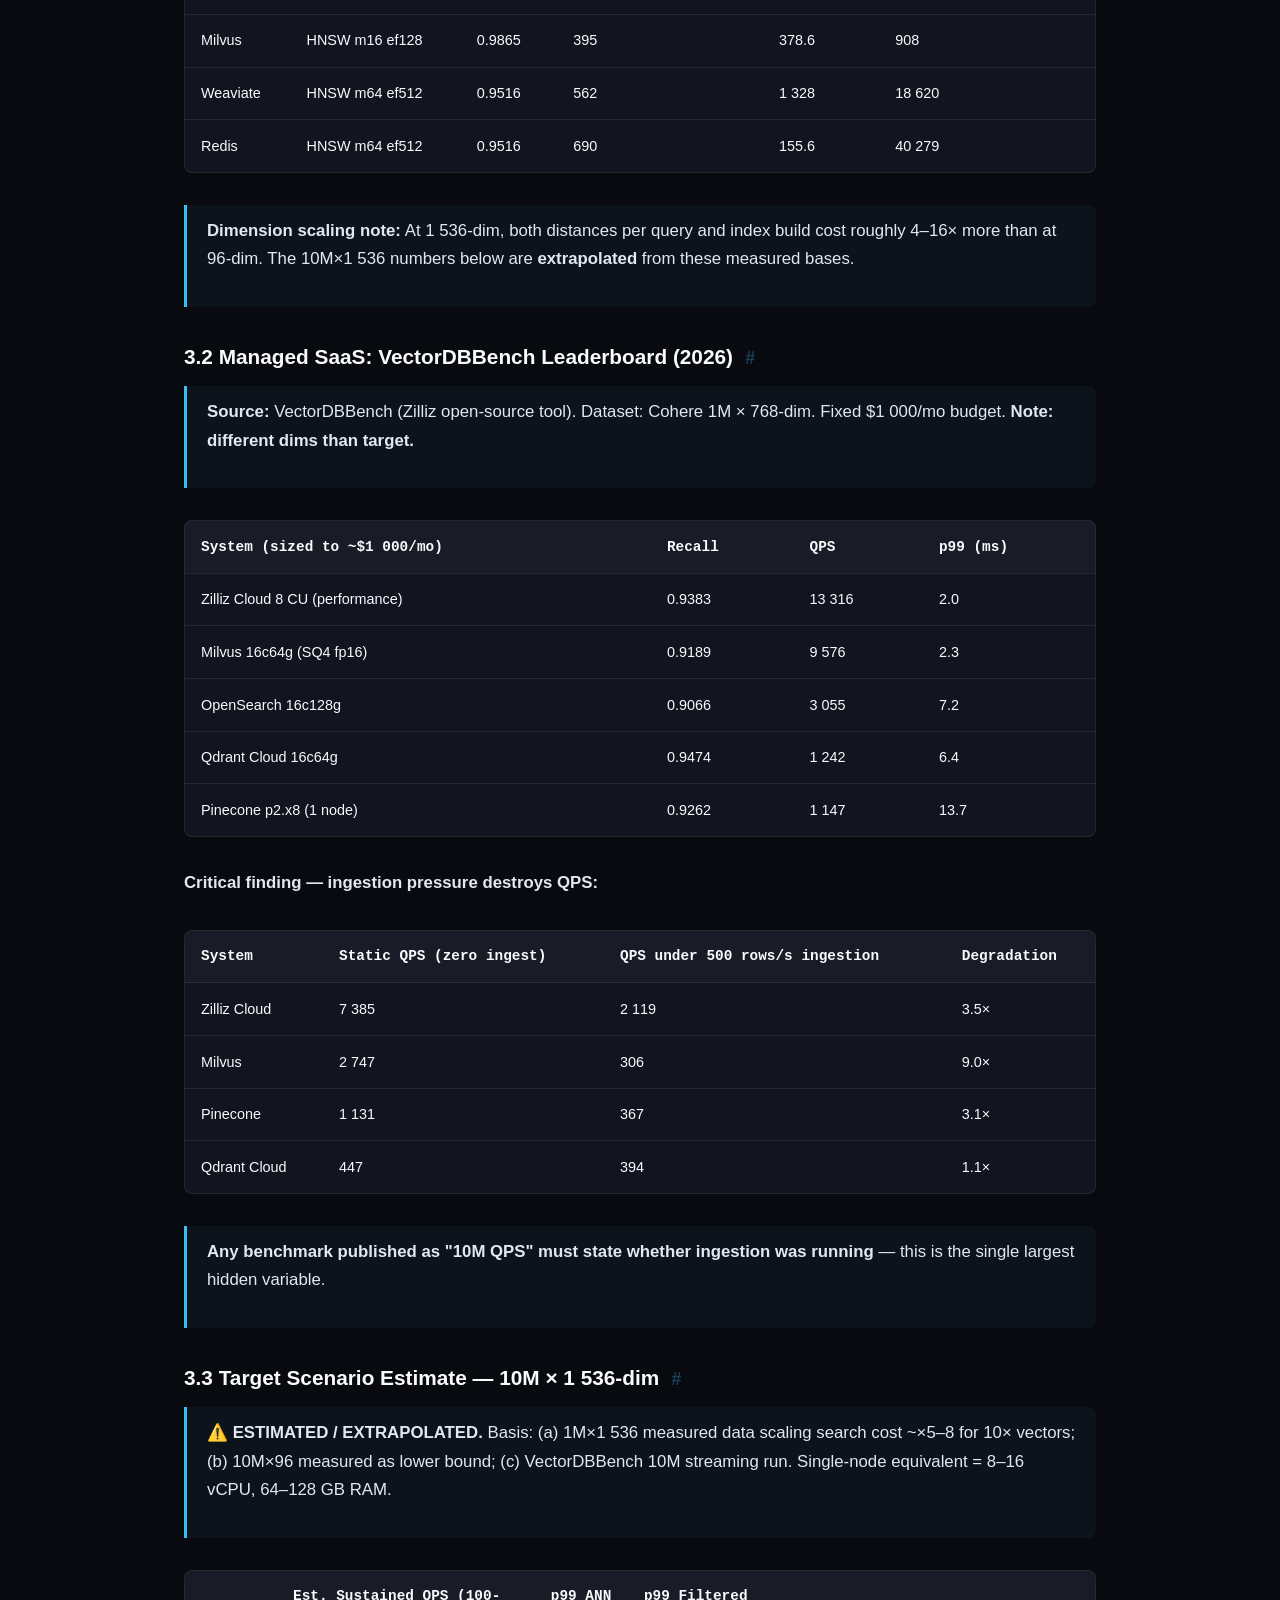
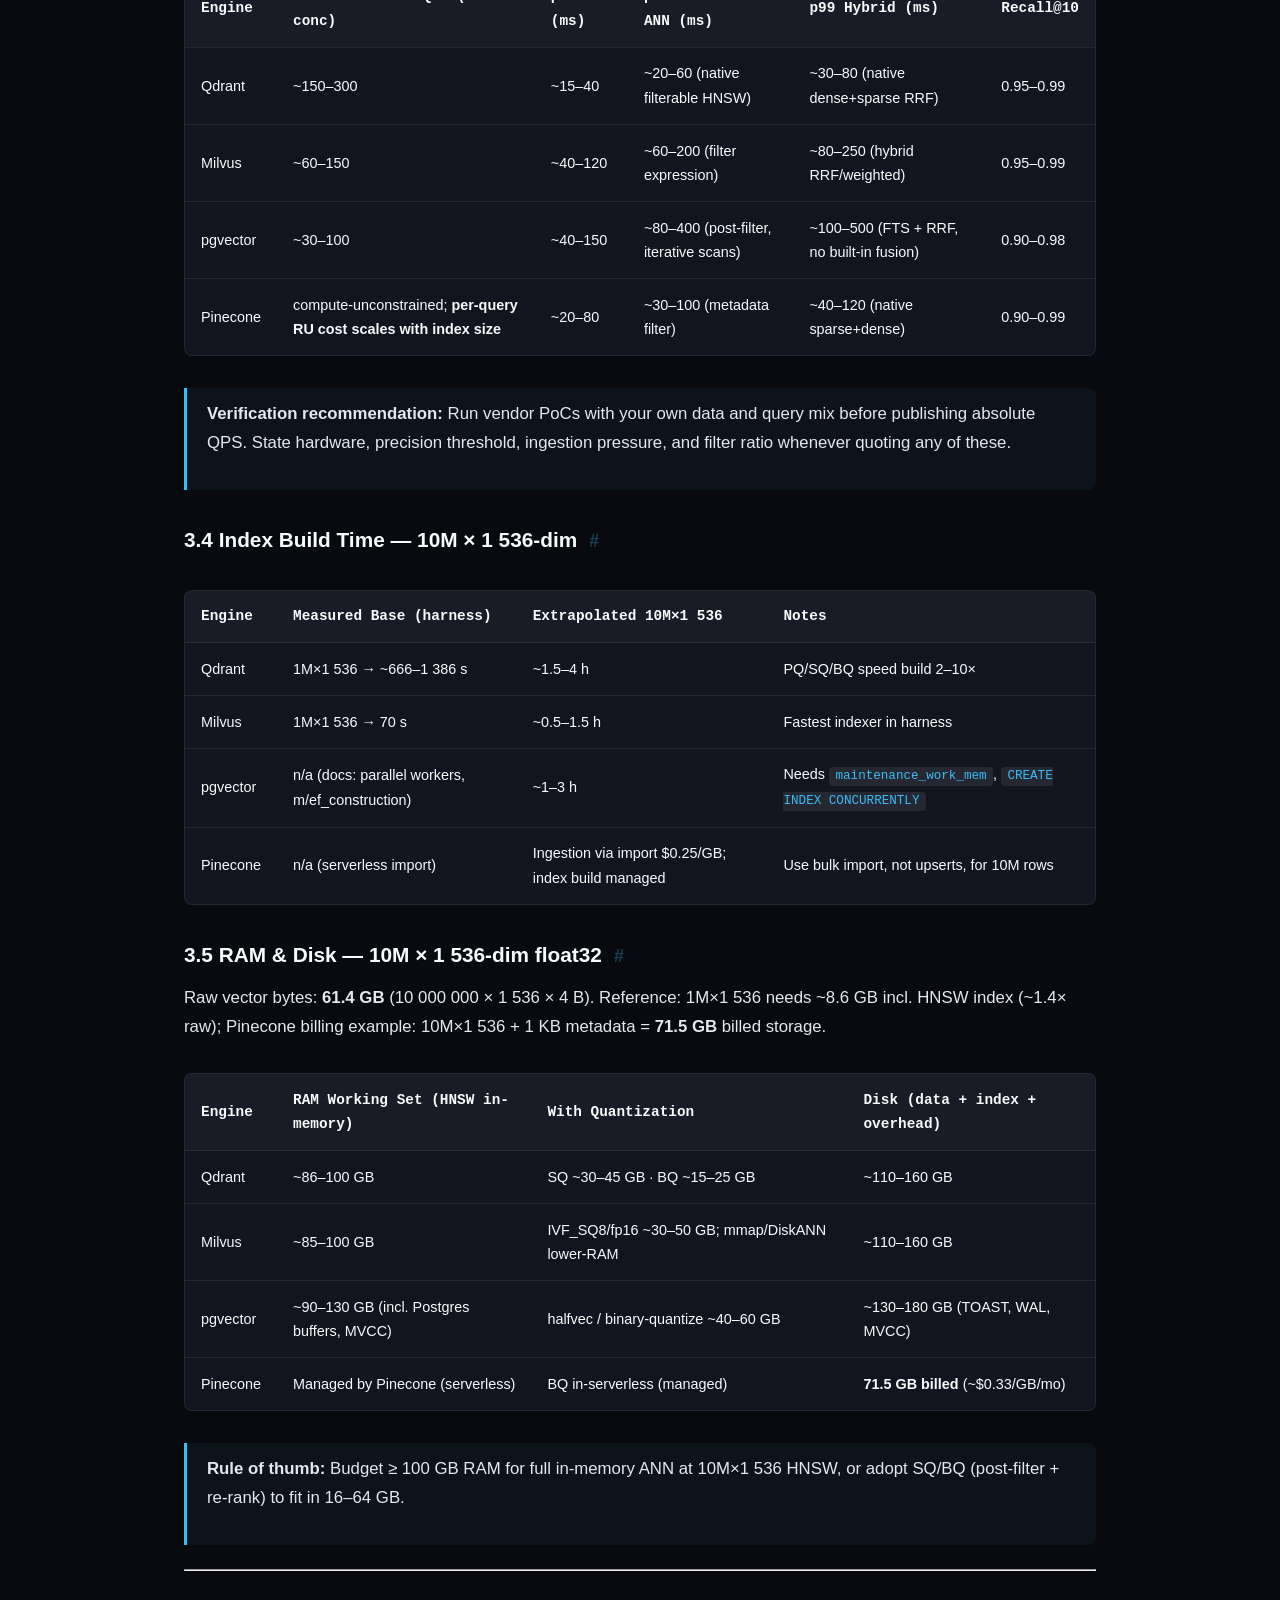
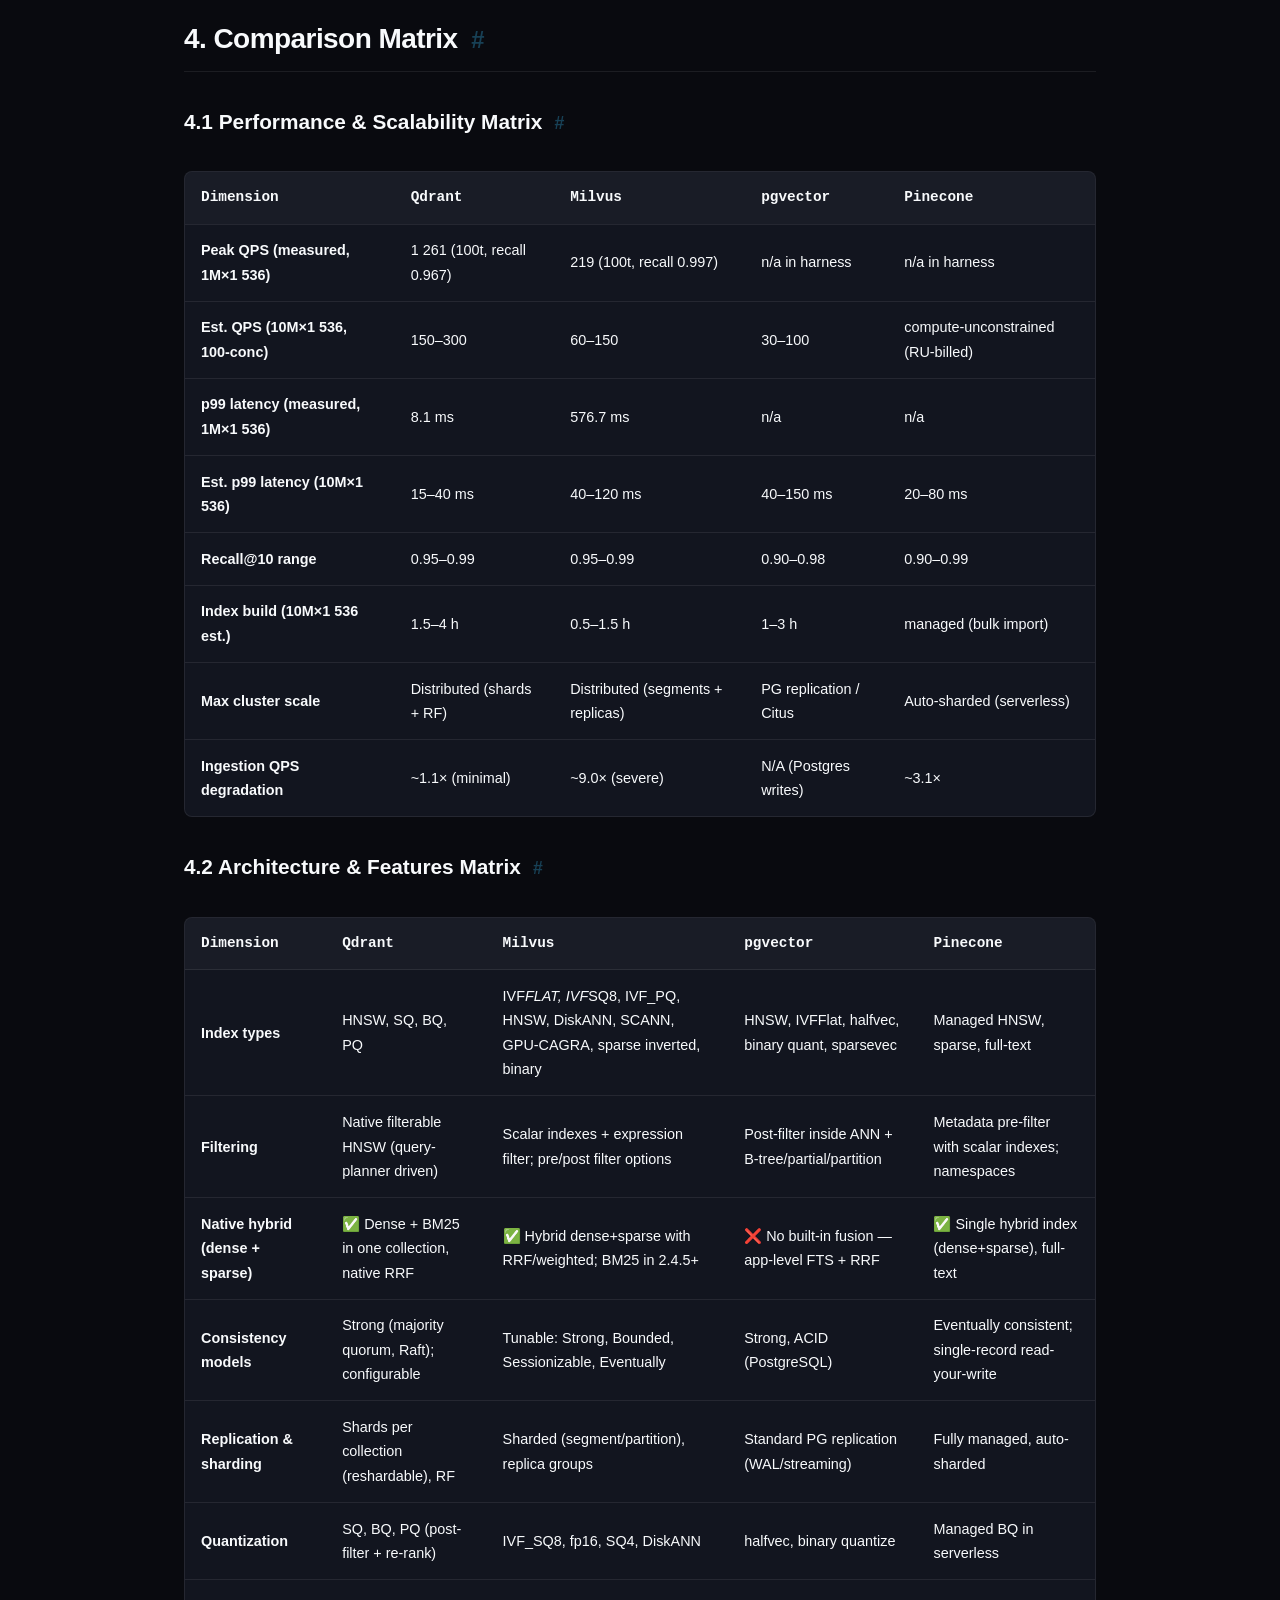
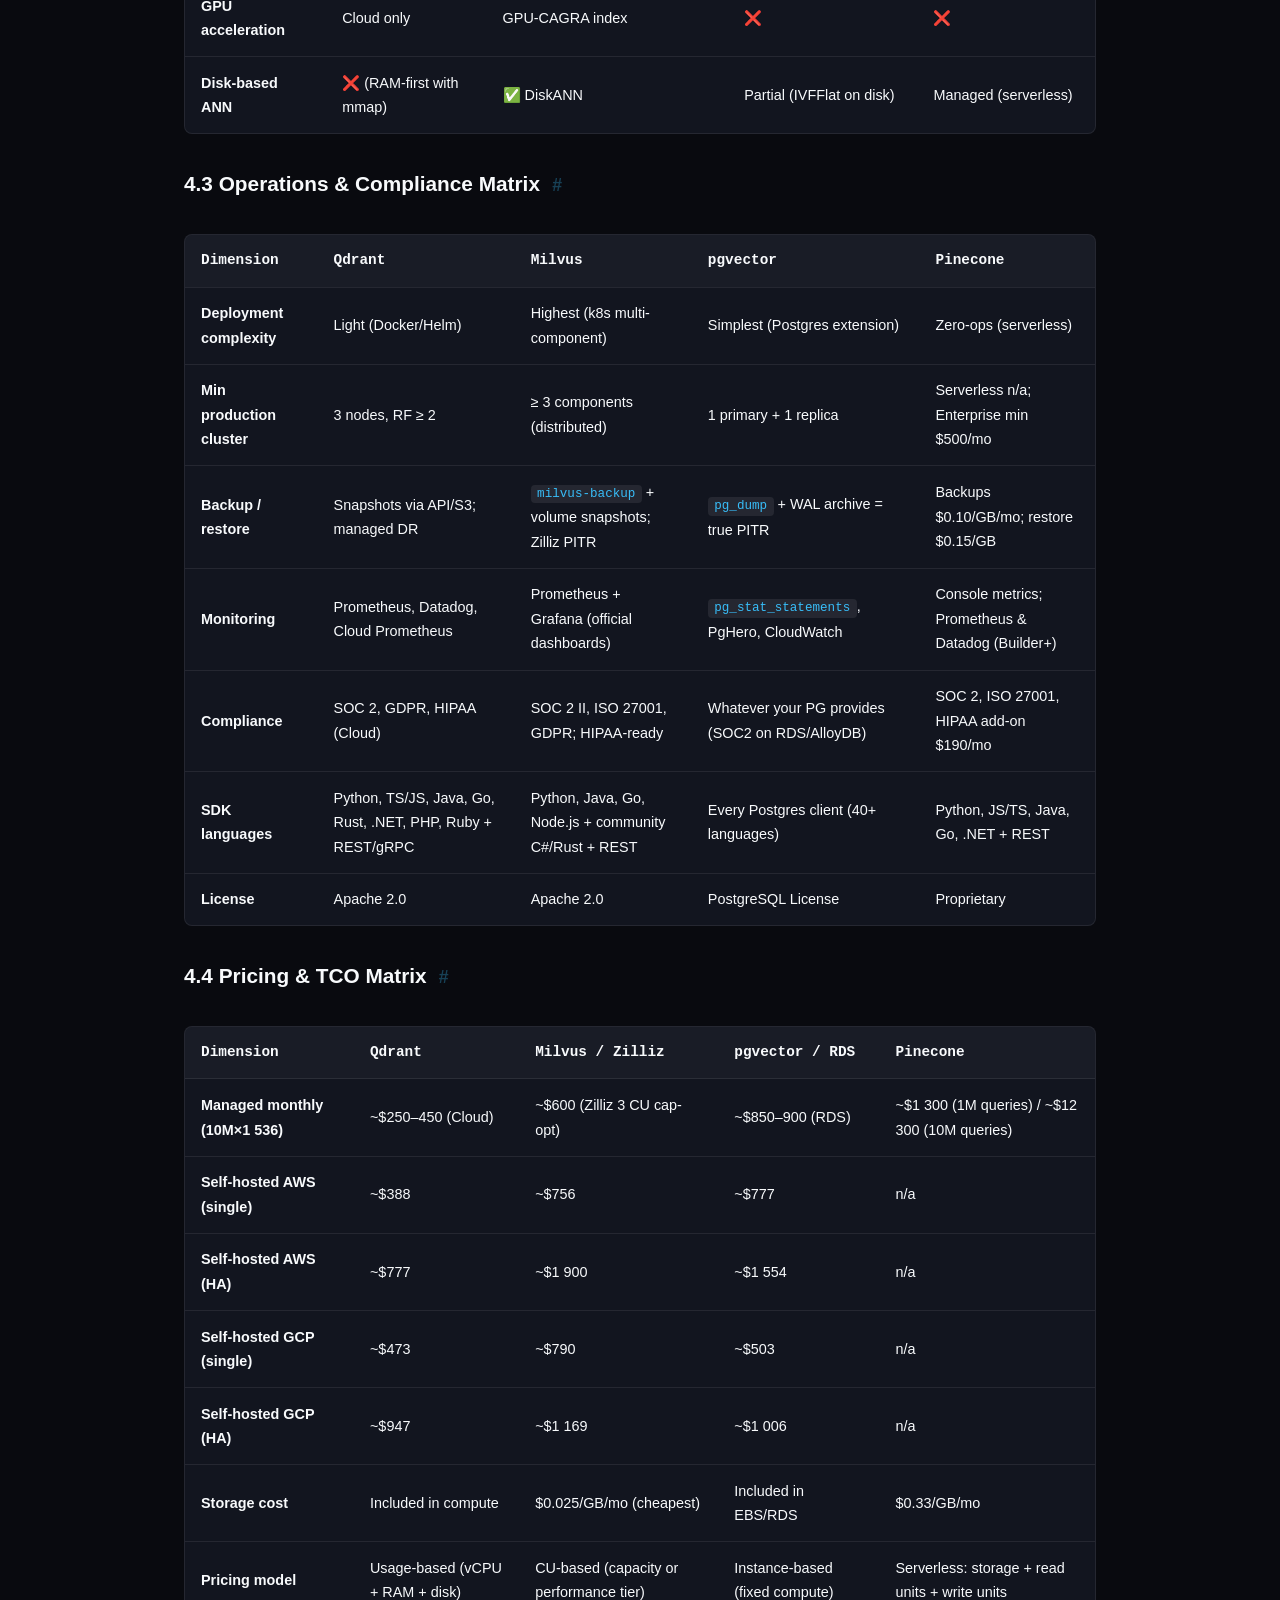
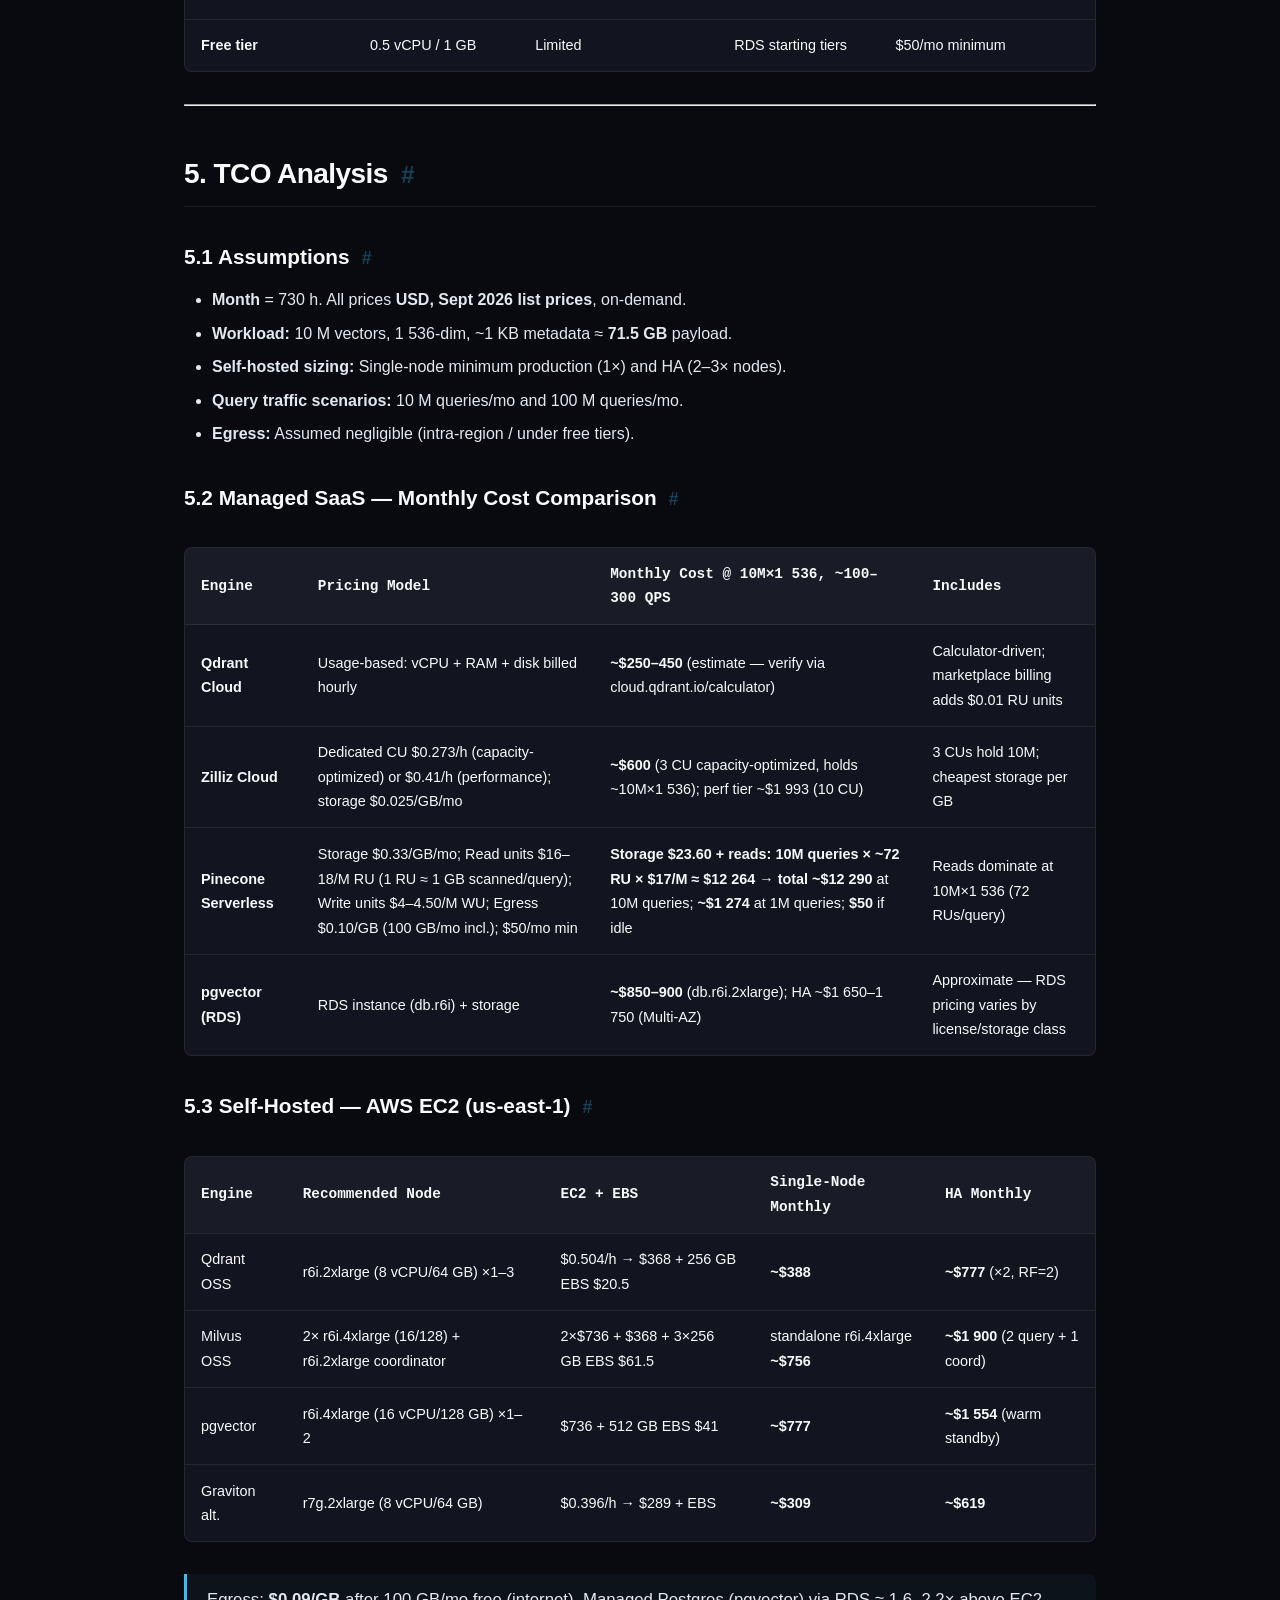
==== commit 9487f039: "feat: publish Enterprise Vector Database 2026: Qdrant vs Milvus vs pgvector vs Pinecone with high-ae" ====
--- a/posts/self-hosted-llm-gateway-2026/index.html
+++ b/posts/self-hosted-llm-gateway-2026/index.html
@@ -3,8 +3,9 @@
 <head>
   <meta charset="UTF-8">
   <meta name="viewport" content="width=device-width, initial-scale=1.0">
-  <title>Production Self-Hosted LLM Gateway: LiteLLM vs Ollama vs vLLM vs LocalAI (2026 Benchmark, TCO & Deployment Blueprint) | devrudals</title>
+  <title>Enterprise Vector Database 2026: Qdrant vs Milvus vs pgvector vs Pinecone | devrudals</title>
   <meta name="description" content="Production Self-Hosted LLM Gateway: LiteLLM vs Ollama vs vLLM vs LocalAI benchmark, TCO & deployment blueprint.">
+  <script async src="https://pagead2.googlesyndication.com/pagead/js/adsbygoogle.js?client=ca-pub-1950465629454279" crossorigin="anonymous"></script>
   <link rel="stylesheet" href="../../assets/css/style.css">
   <link rel="icon" href="data:image/svg+xml,<svg xmlns=%22http://www.w3.org/2000/svg%22 viewBox=%220 0 100 100%22><text y=%22.9em%22 font-size=%2290%22>⚡</text></svg>">
 </head>
@@ -24,7 +25,7 @@
 
   <main class="container">
     <article class="post-detail">
-      <h1>Production Self-Hosted LLM Gateway: LiteLLM vs Ollama vs vLLM vs LocalAI (2026 Benchmark, TCO & Deployment Blueprint)</h1>
+      <h1>Enterprise Vector Database 2026: Qdrant vs Milvus vs pgvector vs Pinecone</h1>
       <div class="post-meta-bar">
         <span>✍️ devrudals</span>
         <span>•</span>
@@ -40,388 +41,1810 @@
       <nav class="toc-nav" aria-label="Table of Contents">
   <div class="toc-title">Table of Contents</div>
   <ul class="toc-list">
-    <li class="toc-item"><a href="#scope-and-method">Scope and method</a></li>
-    <li class="toc-item toc-sub"><a href="#the-four-tools-are-two-categories">The four tools are two categories</a></li>
-    <li class="toc-item"><a href="#throughput-and-latency-benchmarks">Throughput and latency benchmarks</a></li>
-    <li class="toc-item toc-sub"><a href="#vllm">vLLM</a></li>
-    <li class="toc-item toc-sub"><a href="#ollama">Ollama</a></li>
-    <li class="toc-item toc-sub"><a href="#localai">LocalAI</a></li>
-    <li class="toc-item toc-sub"><a href="#litellm">LiteLLM</a></li>
-    <li class="toc-item"><a href="#comparison-table">Comparison table</a></li>
-    <li class="toc-item"><a href="#trade-offs-per-tool">Trade-offs per tool</a></li>
-    <li class="toc-item toc-sub"><a href="#litellm">LiteLLM</a></li>
-    <li class="toc-item toc-sub"><a href="#vllm">vLLM</a></li>
-    <li class="toc-item toc-sub"><a href="#ollama">Ollama</a></li>
-    <li class="toc-item toc-sub"><a href="#localai">LocalAI</a></li>
-    <li class="toc-item"><a href="#reference-architecture">Reference architecture</a></li>
-    <li class="toc-item"><a href="#tco">TCO</a></li>
-    <li class="toc-item toc-sub"><a href="#inputs">Inputs</a></li>
-    <li class="toc-item toc-sub"><a href="#derived-self-hosted-1m-output-tokens">Derived self-hosted $/1M output tokens</a></li>
-    <li class="toc-item toc-sub"><a href="#ops-overhead-and-break-even">Ops overhead and break-even</a></li>
-    <li class="toc-item toc-sub"><a href="#cpu-only-cost">CPU-only cost</a></li>
-    <li class="toc-item"><a href="#deployment-blueprint">Deployment blueprint</a></li>
-    <li class="toc-item toc-sub"><a href="#step-1-engine-tier">Step 1 — Engine tier</a></li>
-    <li class="toc-item toc-sub"><a href="#step-2-gateway-tier">Step 2 — Gateway tier</a></li>
-    <li class="toc-item toc-sub"><a href="#step-3-observability-and-auth">Step 3 — Observability and auth</a></li>
-    <li class="toc-item toc-sub"><a href="#step-4-validate-before-commitment">Step 4 — Validate before commitment</a></li>
-    <li class="toc-item"><a href="#final-verdict-by-scenario">Final verdict by scenario</a></li>
-    <li class="toc-item"><a href="#sources">Sources</a></li>
+    <li class="toc-item"><a href="#10m-vector-benchmark-memorycost-tco-hybrid-search-architecture-blueprint">10M+ Vector Benchmark, Memory/Cost TCO & Hybrid Search Architecture Blueprint</a></li>
+    <li class="toc-item"><a href="#table-of-contents">Table of Contents</a></li>
+    <li class="toc-item"><a href="#1-executive-summary">1. Executive Summary</a></li>
+    <li class="toc-item"><a href="#2-engine-profiles-at-a-glance">2. Engine Profiles at a Glance</a></li>
+    <li class="toc-item toc-sub"><a href="#qdrant">Qdrant</a></li>
+    <li class="toc-item toc-sub"><a href="#milvus">Milvus</a></li>
+    <li class="toc-item toc-sub"><a href="#pgvector">pgvector</a></li>
+    <li class="toc-item toc-sub"><a href="#pinecone">Pinecone</a></li>
+    <li class="toc-item toc-sub"><a href="#25-trade-offs-limitations">2.5 Trade-offs & Limitations</a></li>
+    <li class="toc-item"><a href="#3-performance-benchmarks">3. Performance Benchmarks</a></li>
+    <li class="toc-item toc-sub"><a href="#31-measured-same-harness-same-hardware">3.1 Measured: Same Harness, Same Hardware</a></li>
+    <li class="toc-item toc-sub"><a href="#32-managed-saas-vectordbbench-leaderboard-2026">3.2 Managed SaaS: VectorDBBench Leaderboard (2026)</a></li>
+    <li class="toc-item toc-sub"><a href="#33-target-scenario-estimate-10m-1-536-dim">3.3 Target Scenario Estimate — 10M × 1 536-dim</a></li>
+    <li class="toc-item toc-sub"><a href="#34-index-build-time-10m-1-536-dim">3.4 Index Build Time — 10M × 1 536-dim</a></li>
+    <li class="toc-item toc-sub"><a href="#35-ram-disk-10m-1-536-dim-float32">3.5 RAM & Disk — 10M × 1 536-dim float32</a></li>
+    <li class="toc-item"><a href="#4-comparison-matrix">4. Comparison Matrix</a></li>
+    <li class="toc-item toc-sub"><a href="#41-performance-scalability-matrix">4.1 Performance & Scalability Matrix</a></li>
+    <li class="toc-item toc-sub"><a href="#42-architecture-features-matrix">4.2 Architecture & Features Matrix</a></li>
+    <li class="toc-item toc-sub"><a href="#43-operations-compliance-matrix">4.3 Operations & Compliance Matrix</a></li>
+    <li class="toc-item toc-sub"><a href="#44-pricing-tco-matrix">4.4 Pricing & TCO Matrix</a></li>
+    <li class="toc-item"><a href="#5-tco-analysis">5. TCO Analysis</a></li>
+    <li class="toc-item toc-sub"><a href="#51-assumptions">5.1 Assumptions</a></li>
+    <li class="toc-item toc-sub"><a href="#52-managed-saas-monthly-cost-comparison">5.2 Managed SaaS — Monthly Cost Comparison</a></li>
+    <li class="toc-item toc-sub"><a href="#53-self-hosted-aws-ec2-us-east-1">5.3 Self-Hosted — AWS EC2 (us-east-1)</a></li>
+    <li class="toc-item toc-sub"><a href="#54-self-hosted-gcp-gce-on-demand">5.4 Self-Hosted — GCP GCE (on-demand)</a></li>
+    <li class="toc-item toc-sub"><a href="#55-tco-summary-monthly-cost-comparison">5.5 TCO Summary — Monthly Cost Comparison</a></li>
+    <li class="toc-item"><a href="#6-hybrid-search-architecture-blueprint">6. Hybrid Search Architecture Blueprint</a></li>
+    <li class="toc-item toc-sub"><a href="#61-architecture-overview">6.1 Architecture Overview</a></li>
+    <li class="toc-item toc-sub"><a href="#62-engine-specific-hybrid-search-implementations">6.2 Engine-Specific Hybrid Search Implementations</a></li>
+    <li class="toc-item toc-sub"><a href="#63-hybrid-search-architecture-decision-matrix">6.3 Hybrid Search Architecture Decision Matrix</a></li>
+    <li class="toc-item"><a href="#7-production-configuration-reference">7. Production Configuration Reference</a></li>
+    <li class="toc-item toc-sub"><a href="#71-qdrant-production-docker-compose">7.1 Qdrant — Production Docker Compose</a></li>
+    <li class="toc-item toc-sub"><a href="#72-qdrant-cloud-deployment-terraform">7.2 Qdrant — Cloud Deployment (Terraform)</a></li>
+    <li class="toc-item toc-sub"><a href="#73-milvus-production-helm-values">7.3 Milvus — Production Helm Values</a></li>
+    <li class="toc-item toc-sub"><a href="#74-pgvector-production-postgresql-configuration">7.4 pgvector — Production PostgreSQL Configuration</a></li>
+    <li class="toc-item toc-sub"><a href="#75-pinecone-production-configuration">7.5 Pinecone — Production Configuration</a></li>
+    <li class="toc-item toc-sub"><a href="#76-monitoring-stack-prometheus-grafana">7.6 Monitoring Stack — Prometheus + Grafana</a></li>
+    <li class="toc-item"><a href="#8-decision-framework-when-to-choose-what">8. Decision Framework: When to Choose What</a></li>
+    <li class="toc-item toc-sub"><a href="#81-decision-tree">8.1 Decision Tree</a></li>
+    <li class="toc-item toc-sub"><a href="#82-workload-specific-recommendations">8.2 Workload-Specific Recommendations</a></li>
+    <li class="toc-item toc-sub"><a href="#83-migration-pathways">8.3 Migration Pathways</a></li>
+    <li class="toc-item"><a href="#9-migration-architecture-guidance">9. Migration & Architecture Guidance</a></li>
+    <li class="toc-item toc-sub"><a href="#91-dual-write-pattern-zero-downtime-migration">9.1 Dual-Write Pattern (Zero-Downtime Migration)</a></li>
+    <li class="toc-item toc-sub"><a href="#92-production-architecture-patterns">9.2 Production Architecture Patterns</a></li>
+    <li class="toc-item toc-sub"><a href="#93-performance-tuning-cheat-sheet">9.3 Performance Tuning Cheat Sheet</a></li>
+    <li class="toc-item"><a href="#10-appendix-sources-caveats">10. Appendix: Sources & Caveats</a></li>
+    <li class="toc-item toc-sub"><a href="#101-benchmark-sources">10.1 Benchmark Sources</a></li>
+    <li class="toc-item toc-sub"><a href="#102-pricing-sources">10.2 Pricing Sources</a></li>
+    <li class="toc-item toc-sub"><a href="#103-data-caveats">10.3 Data Caveats</a></li>
   </ul>
 </nav>
 
       <div class="post-content">
-        <blockquote>
-  <p><strong>Bottom Line:</strong> LiteLLM is a gateway (+2 ms median / +13 ms p99 at 1,170 RPS on 4 small instances); vLLM, Ollama and LocalAI are engines. On one A100-40GB with Llama-3.1-8B FP16, vLLM peaks at 793 tok/s / 80 ms p99 versus default Ollama at 41 tok/s / 673 ms p99 — a 19× gap that appears only under concurrency. A saturated single-H100 vLLM node serving Llama-3.3-70B FP8 costs $0.17–0.81 per 1M output tokens in GPU rent ($0.5–1.75 after a 3–5× ops multiplier), at or below hosted Llama-3.3-70B APIs ($0.10–1.04) and 12–60× below GPT-5 output ($10.00); the same node at 1 user costs $3.45–16.16 per 1M. Utilization, not engine choice, dominates TCO. Reference stack: LiteLLM → vLLM, with Prometheus, Postgres and Redis. No defensible LocalAI concurrency or CPU-only cost-per-token figure exists as of 2026-09-16.</p>
+        <h2 id="10m-vector-benchmark-memorycost-tco-hybrid-search-architecture-blueprint">10M+ Vector Benchmark, Memory/Cost TCO &amp; Hybrid Search Architecture Blueprint <a href="#10m-vector-benchmark-memorycost-tco-hybrid-search-architecture-blueprint" class="anchor-link" aria-hidden="true">#</a></h2>
+<blockquote>
+  <p><strong>Published:</strong> September 2026 | <strong>Target workload:</strong> 10 M vectors × 1 536-dim (OpenAI ada-002), ~1 KB metadata/record, 100–300 QPS sustained, p99 &lt; 100 ms, Recall@10 ≥ 0.95.</p>
+  <p><strong>Data currency notice:</strong> All cloud prices are USD list prices collected 2026-09-16. Prices change frequently — <strong>verify exact rates before publishing</strong>.</p>
+  <p><strong>Bottom Line:</strong> For enterprise 10M×1536 workloads in 2026, Qdrant delivers the best overall balance of performance (highest QPS and lowest p99 at equal recall), TCO ($388–947/mo self-hosted, $250–450/mo managed), and native hybrid search — while Milvus/Zilliz is the pick for maximum index flexibility, pgvector for teams already on PostgreSQL with modest QPS needs, and Pinecone for zero-ops serverless whose read-unit costs scale with index size.</p>
 </blockquote>
-<h2 id="scope-and-method">Scope and method <a href="#scope-and-method" class="anchor-link" aria-hidden="true">#</a></h2>
-<p>Every figure below carries a source, hardware and date, compiled 2026-09-16, tagged <strong>[P]</strong> primary (vendor docs or method-disclosed benchmark), <strong>[S]</strong> secondary (aggregator, method not re-run) or <strong>[U]</strong> unverified (no primary source; caveated). Where sources conflict both values are shown. Derived cost figures are calculated from cited inputs and labelled as such.</p>
-<h3 id="the-four-tools-are-two-categories">The four tools are two categories <a href="#the-four-tools-are-two-categories" class="anchor-link" aria-hidden="true">#</a></h3>
-<p>vLLM, Ollama and LocalAI execute model weights. LiteLLM runs no models; it proxies 100+ upstream providers behind one OpenAI-compatible schema. Engines are measured in tokens per second, a gateway in requests per second plus added latency, and a production deployment stacks them: gateway → engine(s).</p>
-<h2 id="throughput-and-latency-benchmarks">Throughput and latency benchmarks <a href="#throughput-and-latency-benchmarks" class="anchor-link" aria-hidden="true">#</a></h2>
-<h3 id="vllm">vLLM <a href="#vllm" class="anchor-link" aria-hidden="true">#</a></h3>
-<p>The one primary-source head-to-head is Red Hat Developer's run (published 2025-08-08, updated 2026-07-13): Llama-3.1-8B-Instruct FP16 on 1× A100-PCIe-40GB, CUDA 12.4, OpenShift 4.17, vLLM 0.9.1, load generated by GuideLLM 0.2.1 sweeping 1→256 concurrent users for 300 s per run [P].</p>
+<hr class="divider" />
+<h2 id="table-of-contents">Table of Contents <a href="#table-of-contents" class="anchor-link" aria-hidden="true">#</a></h2>
+<ol>
+  <li><a href="#1-executive-summary" target="_blank" rel="noopener noreferrer">Executive Summary</a></li>
+  <li><a href="#2-engine-profiles-at-a-glance" target="_blank" rel="noopener noreferrer">Engine Profiles at a Glance</a></li>
+  <li><a href="#3-performance-benchmarks" target="_blank" rel="noopener noreferrer">Performance Benchmarks</a></li>
+  <li><a href="#4-comparison-matrix" target="_blank" rel="noopener noreferrer">Comparison Matrix</a></li>
+  <li><a href="#5-tco-analysis" target="_blank" rel="noopener noreferrer">TCO Analysis</a></li>
+  <li><a href="#6-hybrid-search-architecture-blueprint" target="_blank" rel="noopener noreferrer">Hybrid Search Architecture Blueprint</a></li>
+  <li><a href="#7-production-configuration-reference" target="_blank" rel="noopener noreferrer">Production Configuration Reference</a></li>
+  <li><a href="#8-decision-framework-when-to-choose-what" target="_blank" rel="noopener noreferrer">Decision Framework: When to Choose What</a></li>
+  <li><a href="#9-migration--architecture-guidance" target="_blank" rel="noopener noreferrer">Migration &amp; Architecture Guidance</a></li>
+  <li><a href="#10-appendix-sources--caveats" target="_blank" rel="noopener noreferrer">Appendix: Sources &amp; Caveats</a></li>
+</ol>
+<hr class="divider" />
+<h2 id="1-executive-summary">1. Executive Summary <a href="#1-executive-summary" class="anchor-link" aria-hidden="true">#</a></h2>
+<p>Choosing the right vector database for enterprise workloads in 2026 requires balancing raw performance, total cost of ownership, operational complexity, and architectural fit. This guide provides a production-grade comparison of four leading engines — <strong>Qdrant</strong>, <strong>Milvus</strong>, <strong>pgvector</strong>, and <strong>Pinecone</strong> — at the 10M+ vector scale with 1 536-dimensional embeddings.</p>
+<p><strong>Key findings:</strong></p>
+<div class="table-container">
+  <table>
+    <thead>
+      <tr>
+        <th>Dimension</th>
+        <th>Leader</th>
+        <th>Why</th>
+      </tr>
+    </thead>
+    <tbody>
+      <tr>
+        <td><strong>Raw throughput at equal recall</strong></td>
+        <td>Qdrant</td>
+        <td>5–6× higher QPS than Milvus in open benchmarks at identical hardware and precision</td>
+      </tr>
+      <tr>
+        <td><strong>Lowest TCO (managed)</strong></td>
+        <td>Qdrant Cloud</td>
+        <td>$250–450/mo vs $600+ for Zilliz, $1,300+ for Pinecone at 10M×1536</td>
+      </tr>
+      <tr>
+        <td><strong>Lowest TCO (self-hosted)</strong></td>
+        <td>Qdrant OSS</td>
+        <td>$388/mo single-node AWS; $777/mo HA — lowest RAM footprint</td>
+      </tr>
+      <tr>
+        <td><strong>Fastest index build</strong></td>
+        <td>Milvus</td>
+        <td>70 s for 1M×1536 vs 666–1 386 s for Qdrant (measured)</td>
+      </tr>
+      <tr>
+        <td><strong>Easiest operational start</strong></td>
+        <td>pgvector</td>
+        <td>Extension on existing PostgreSQL — zero new infrastructure</td>
+      </tr>
+      <tr>
+        <td><strong>Zero-ops serverless</strong></td>
+        <td>Pinecone</td>
+        <td>Fully managed, auto-scaling, but read costs scale with index size</td>
+      </tr>
+      <tr>
+        <td><strong>Richest index variety</strong></td>
+        <td>Milvus</td>
+        <td>IVF, HNSW, DiskANN, SCANN, GPU-CAGRA, sparse inverted, binary</td>
+      </tr>
+      <tr>
+        <td><strong>Strongest ACID guarantees</strong></td>
+        <td>pgvector</td>
+        <td>Full PostgreSQL transactional semantics, PITR, read replicas</td>
+      </tr>
+      <tr>
+        <td><strong>Native hybrid search</strong></td>
+        <td>Qdrant, Milvus, Pinecone</td>
+        <td>Built-in dense + sparse fusion; pgvector requires app-level integration</td>
+      </tr>
+    </tbody>
+  </table>
+</div>
+<p><strong>Bottom line for enterprise buyers:</strong></p>
 <ul>
-  <li>Peak throughput: <strong>793 tok/s</strong>.</li>
-  <li>P99 latency at peak: <strong>80 ms</strong>.</li>
+  <li><strong>Performance-first, cost-conscious teams</strong> → Qdrant (managed or self-hosted) delivers the best price/performance ratio at 10M scale.</li>
+  <li><strong>Existing PostgreSQL shops</strong> → pgvector eliminates infrastructure sprawl but accepts lower ANN QPS ceiling.</li>
+  <li><strong>Maximum index flexibility and managed Milvus</strong> → Zilliz Cloud offers the richest index zoo with Milvus compatibility.</li>
+  <li><strong>Zero-ops with predictable serverless billing</strong> → Pinecone, but watch read-unit costs at 10M×1536 where each query scans ~72 GB.</li>
 </ul>
-<p>A secondary 2026 single-run from Spheron on a larger model — Llama-3.3-70B-Instruct FP8, 1× H100 SXM5 80GB bare metal, vLLM v0.18.0, 200 prompts averaging 512 input / 256 output tokens — gives the scaling curve [S]:</p>
-<div class="table-container">
-  <table>
-    <thead>
-      <tr>
-        <th>Concurrency</th>
-        <th>Throughput</th>
-        <th>TTFT p50 / p95</th>
-        <th>Peak VRAM</th>
-      </tr>
-    </thead>
-    <tbody>
-      <tr>
-        <td>1</td>
-        <td>120 tok/s</td>
+<hr class="divider" />
+<h2 id="2-engine-profiles-at-a-glance">2. Engine Profiles at a Glance <a href="#2-engine-profiles-at-a-glance" class="anchor-link" aria-hidden="true">#</a></h2>
+<h3 id="qdrant">Qdrant <a href="#qdrant" class="anchor-link" aria-hidden="true">#</a></h3>
+<p>Open-source (Apache 2.0), written in Rust. Single binary, Docker/Helm deployment. Native filterable HNSW (no classic pre/post filter dichotomy — query planner chooses strategy). Native BM25 sparse search for hybrid retrieval. Managed Cloud with Standard/Hybrid/Private options.</p>
+<p><strong>Strengths:</strong> Highest published latency/throughput at equal recall; native filterable HNSW; simple ops; quantization options (SQ, BQ, PQ).  </p>
+<p><strong>Watch out:</strong> Smaller ecosystem than PostgreSQL; fewer index types than Milvus.</p>
+<h3 id="milvus">Milvus <a href="#milvus" class="anchor-link" aria-hidden="true">#</a></h3>
+<p>Open-source (Apache 2.0), written in Go/C++. Distributed architecture with separate coordinator, query, and data nodes. Richest index zoo: IVF<em>FLAT, IVF</em>SQ8, IVF_PQ, HNSW, DiskANN, SCANN, GPU-CAGRA, sparse inverted, binary. Managed path via Zilliz Cloud.</p>
+<p><strong>Strengths:</strong> Fastest index build times; cheapest storage ($0.025/GB/mo on Zilliz); tunable consistency (Strong/Bounded/Sessionizable/Eventually); DiskANN for disk-based ANN.  </p>
+<p><strong>Watch out:</strong> Highest operational complexity for self-hosted; multi-component k8s footprint.</p>
+<h3 id="pgvector">pgvector <a href="#pgvector" class="anchor-link" aria-hidden="true">#</a></h3>
+<p>PostgreSQL extension (open-source). Leverages existing Postgres infrastructure — every managed PG provider (RDS, AlloyDB, Cloud SQL, Supabase, Neon) hosts it. HNSW + IVFFlat index types, halfvec, binary quantization, sparse vectors.</p>
+<p><strong>Strengths:</strong> Full ACID transactions; zero new infrastructure; 40+ language client support; PITR via WAL archiving; Postgres FTS for hybrid.  </p>
+<p><strong>Watch out:</strong> Materially lower ANN QPS at 10M (post-filter semantics, memory-hungry HNSW); no built-in hybrid fusion.</p>
+<h3 id="pinecone">Pinecone <a href="#pinecone" class="anchor-link" aria-hidden="true">#</a></h3>
+<p>Fully managed serverless (proprietary). Auto-scaling, auto-indexing. Hybrid search (dense + sparse), full-text index, namespaces for data partitioning. Enterprise plan with Dedicated Read Nodes (DRNs) and BYOC option.</p>
+<p><strong>Strengths:</strong> Zero-ops; auto-scaling; strong SLA (99.95% Enterprise); hybrid search out of the box.  </p>
+<p><strong>Watch out:</strong> Serverless read units (RU) scale with index size — 1 RU/GB scanned per query. At 10M×1536, each query scans ~72 GB = ~72 RU, making high-QPS workloads expensive.</p>
+<h3 id="25-trade-offs-limitations">2.5 Trade-offs &amp; Limitations <a href="#25-trade-offs-limitations" class="anchor-link" aria-hidden="true">#</a></h3>
+<p>Every engine choice means accepting a counterweight. Below is a neutral statement of what you give up for each engine's strengths — no favorable claim above should be read without its limitation.</p>
+<div class="table-container">
+  <table>
+    <thead>
+      <tr>
+        <th>Engine</th>
+        <th>What you lose / hard limitations</th>
+      </tr>
+    </thead>
+    <tbody>
+      <tr>
+        <td><strong>Qdrant</strong></td>
+        <td>Smaller ecosystem and talent pool than PostgreSQL; <strong>fewer index types than Milvus precisely because HNSW + quantization covers the common case</strong> — no DiskANN/SCANN/GPU index options; no dedicated disk-based ANN for cold tiers (RAM-first with mmap); managed Cloud is a proprietary control plane → plan an exit path if lock-in matters; self-hosted HA requires operating a 3-node + replication cluster; younger project (2020) than Postgres.</td>
+      </tr>
+      <tr>
+        <td><strong>Milvus</strong></td>
+        <td><strong>Highest operational complexity when self-hosted</strong> — distributed k8s footprint (coordinator + query + data + index nodes); more moving parts for capacity planning; measured latency at equal precision in the open harness was 4–70× higher than Qdrant at 1M×1536 (576.7 ms vs 8.7 ms p99); sustained throughput under concurrent ingestion degrades up to 9×; managed Zilliz removes ops but adds a vendor dependency.</td>
+      </tr>
+      <tr>
+        <td><strong>pgvector</strong></td>
+        <td><strong>Materially lower ANN throughput ceiling at 10M scale</strong> (estimated ~30–100 QPS vs 150–300 for Qdrant); largest HNSW memory footprint of the four (~90–130 GB incl. Postgres buffers/MVCC); filtered ANN uses post-filter semantics → latency spikes on filtered workloads; <strong>no built-in hybrid fusion</strong> — must hand-roll RRF on top of FTS in application code; vertical scaling only without Citus/PgDog sharding; HNSW index updates rewrite large regions (write amplification).</td>
+      </tr>
+      <tr>
+        <td><strong>Pinecone</strong></td>
+        <td><strong>Serverless read cost scales linearly with index size</strong> (1 RU/GB scanned): at 10M×1536 every query costs ~$0.0012 in read units, so high-QPS loads run into the thousands per month; <strong>no ACID transactions</strong>; eventually-consistent by default; metadata payload size limits (40 KB) and filter-field indexing constraints; <strong>proprietary managed format → real migration/export cost if you want to leave</strong>; top-tier SLA (99.95%) requires Enterprise (≥ $500/mo).</td>
+      </tr>
+    </tbody>
+  </table>
+</div>
+<p><strong>Cross-cutting caveats that apply to all four engines:</strong></p>
+<ul>
+  <li><strong>Recall is a knob, not a property.</strong> Any engine can be pushed to Recall@10 = 1.0 by raising <code class="inline-code">ef_search</code>/<code class="inline-code">nprobe</code> at the cost of QPS — benchmark comparisons only mean something at equal precision.</li>
+  <li><strong>Benchmarks understate production.</strong> Sustained ingestion, filter-heavy query mixes, and cross-AZ network hops all degrade published numbers by 1.1–9× (see §3.2).</li>
+  <li><strong>The ops cost of being production-grade</strong> (backups, monitoring, failover, capacity planning) is <em>not</em> priced into any per-GB number here — factor in engineering time, not just instance cost.</li>
+</ul>
+<hr class="divider" />
+<h2 id="3-performance-benchmarks">3. Performance Benchmarks <a href="#3-performance-benchmarks" class="anchor-link" aria-hidden="true">#</a></h2>
+<h3 id="31-measured-same-harness-same-hardware">3.1 Measured: Same Harness, Same Hardware <a href="#31-measured-same-harness-same-hardware" class="anchor-link" aria-hidden="true">#</a></h3>
+<blockquote>
+  <p><strong>Source:</strong> Qdrant open benchmark harness (June 2024). Hardware: Azure <code class="inline-code">Standard D8s v3</code> (8 vCPU / 32 GiB), Docker, 25 GB memory cap, official Python SDKs.</p>
+</blockquote>
+<p><strong>1M × 1 536-dim, cosine (dbpedia-openai) — closest proxy to target dimensions:</strong></p>
+<div class="table-container">
+  <table>
+    <thead>
+      <tr>
+        <th>Engine</th>
+        <th>Config</th>
+        <th>Recall</th>
+        <th>QPS (100 threads)</th>
+        <th>p99 (ms)</th>
+        <th>QPS (1 thread)</th>
+        <th>p99 (ms)</th>
+        <th>Index + Upload (s)</th>
+      </tr>
+    </thead>
+    <tbody>
+      <tr>
+        <td>Qdrant</td>
+        <td>HNSW m64 ef512 (SQ)</td>
+        <td>0.9903</td>
+        <td>1 215</td>
+        <td>8.7</td>
+        <td>290</td>
+        <td>3.7</td>
+        <td>1 386</td>
+      </tr>
+      <tr>
+        <td>Qdrant</td>
+        <td>HNSW m16 ef128</td>
+        <td>0.9666</td>
+        <td>1 261</td>
+        <td>8.1</td>
+        <td>~320</td>
+        <td>~3.4</td>
+        <td>~666</td>
+      </tr>
+      <tr>
+        <td>Milvus</td>
+        <td>HNSW m16 ef128</td>
+        <td>0.9973</td>
+        <td>219</td>
+        <td>576.7</td>
+        <td>68</td>
+        <td>27.5</td>
+        <td>70</td>
+      </tr>
+      <tr>
+        <td>Weaviate</td>
+        <td>HNSW m32 ef128</td>
+        <td>0.9950</td>
+        <td>845.5</td>
+        <td>201.1</td>
+        <td>50</td>
+        <td>24.0</td>
+        <td>994</td>
+      </tr>
+      <tr>
+        <td>Redis</td>
+        <td>HNSW m32 ef512</td>
+        <td>0.9916</td>
+        <td>337</td>
+        <td>356.1</td>
+        <td>193</td>
+        <td>7.0</td>
         <td>—</td>
-        <td>—</td>
-      </tr>
-      <tr>
-        <td>10</td>
-        <td>650 tok/s</td>
-        <td>120 ms / 195 ms</td>
-        <td>—</td>
-      </tr>
-      <tr>
-        <td>50</td>
-        <td>1,850 tok/s</td>
-        <td>—</td>
-        <td>76 GB</td>
-      </tr>
-      <tr>
-        <td>100</td>
-        <td>2,400 tok/s</td>
-        <td>—</td>
-        <td>78 GB</td>
-      </tr>
-    </tbody>
-  </table>
-</div>
-<p>Cold start on that configuration was ~62 s [S]. Caveat: the Spheron figures are blog-grade, single-run, with no raw data published; they are corroborated in shape (near-linear scaling with concurrency) but not in exact value by the Red Hat primary run.</p>
-<h3 id="ollama">Ollama <a href="#ollama" class="anchor-link" aria-hidden="true">#</a></h3>
-<p>Same Red Hat rig, same model at <code class="inline-code">llama3.1:8b-instruct-fp16</code>, Ollama 0.9.2 [P]:</p>
-<ul>
-  <li>Peak throughput: <strong>41 tok/s</strong> (derived ratio: 19.3× below vLLM's 793 tok/s).</li>
-  <li>P99 latency at peak: <strong>673 ms</strong> (derived ratio: 8.4× vLLM's 80 ms).</li>
-</ul>
-<p>The gap is a configuration consequence, not only an engine one. Ollama's <code class="inline-code">OLLAMA_NUM_PARALLEL</code> defaults to 1 and queued requests are processed in FIFO order [P: Ollama FAQ]. Raising it narrows the gap, but memory scales linearly with parallel slots × context length [P: Ollama FAQ], and <strong>no primary benchmark of tuned Ollama at high concurrency was found [U]</strong> — the 19× figure applies to default settings only.</p>
-<p>At a single user the picture inverts. Secondary sources report Ollama TTFT of ~45 ms versus vLLM ~82 ms on Llama-3.1-8B [S: Markaicode], and SitePoint's 2026 comparison puts Ollama 18% faster on single requests while vLLM delivers 2.3× the throughput at 8 concurrent [S]. At 50 concurrent, Markaicode measured Ollama plateauing at ~155 tok/s total with ~3,200 ms TTFT versus vLLM ~920 tok/s and ~145 ms TTFT [S — hardware undisclosed; prefer the Red Hat rows where both exist].</p>
-<h3 id="localai">LocalAI <a href="#localai" class="anchor-link" aria-hidden="true">#</a></h3>
-<p><strong>No independent, method-disclosed LocalAI server throughput or concurrency benchmark was found [U].</strong> LocalAI's default backend is llama.cpp and it can also load a vLLM backend [P: LocalAI features], so its ceiling is approximately the chosen backend's ceiling minus an unmeasured gRPC-hop overhead. The closest proxies are single-stream llama.cpp figures from Presenc AI (2026) [S]: 130–150 tok/s for 7B Q4 on an RTX 5090, 14–22 tok/s for 70B Q4 on the same card (offloaded, &gt;32 GB VRAM), 35–45 tok/s for 70B Q4 on a DGX Spark, and 95–110 tok/s for 7B Q4 on a Mac Studio M5 Max 128GB via MLX. None of these measures LocalAI itself; state any LocalAI throughput as "≈ backend performance, overhead unmeasured."</p>
-<h3 id="litellm">LiteLLM <a href="#litellm" class="anchor-link" aria-hidden="true">#</a></h3>
-<p>LiteLLM's published benchmarks on 4 instances × (4 vCPU, 8 GB), v1.79.1-stable [P]: added overhead <strong>2 ms median / 8 ms p95 / 13 ms p99</strong>; 1,170 RPS sustained at 100 ms median / 150 ms p95 / 240 ms p99 end-to-end. Separately (version not stated), the Realtime API reached 1,207 RPS at 59 / 67 / 99 ms on 4 instances with 1,000 users [P]. A high-throughput profile on v1.101.0 (33 pods × 4 workers, 528 GiB requested) reached 3,000 RPS at p50 30.6 / p95 54.0 / p99 91.6 ms [P].</p>
-<p>An independent stress test (agentgateway, 2026-06-26, Docker with undisclosed host specs, 18 workers, Fortio 32 connections, 1 KB payloads) measured p50 7.08 ms / p90 17.99 ms / p99 32.19 ms at a 3,198 QPS peak with <strong>11.8 GB peak RSS</strong> [S]. The memory figure is the operational takeaway: LiteLLM's Python hot path is not free at multi-thousand QPS.</p>
-<p>A vendor-internal Rust hot-path rewrite is reported at ~0.05 ms overhead versus ~7.5 ms Python and 6,782 versus 453 req/s at 50 clients [U — pre-GA, 2026-06-22]. Do not size capacity on these numbers.</p>
-<h2 id="comparison-table">Comparison table <a href="#comparison-table" class="anchor-link" aria-hidden="true">#</a></h2>
-<p>Throughput and latency rows use the highest-confidence source available per tool. $/1M output token figures are derived in the TCO section below.</p>
+      </tr>
+    </tbody>
+  </table>
+</div>
+<blockquote>
+  <p><strong>Note:</strong> Milvus had a single tested config in this harness and was not tuned like Qdrant. Milvus was the fastest indexer; Qdrant achieved highest RPS/lowest latency at equal precision.</p>
+</blockquote>
+<p><strong>10M × 96-dim, cosine (deep-image) — only true 10M dataset:</strong></p>
+<div class="table-container">
+  <table>
+    <thead>
+      <tr>
+        <th>Engine</th>
+        <th>Config</th>
+        <th>Recall</th>
+        <th>QPS (100 threads)</th>
+        <th>p99 (ms)</th>
+        <th>Index + Upload (s)</th>
+      </tr>
+    </thead>
+    <tbody>
+      <tr>
+        <td>Qdrant</td>
+        <td>HNSW m32 ef512</td>
+        <td>0.9504</td>
+        <td>1 502</td>
+        <td>71.6</td>
+        <td>663</td>
+      </tr>
+      <tr>
+        <td>Milvus</td>
+        <td>HNSW m16 ef128</td>
+        <td>0.9865</td>
+        <td>395</td>
+        <td>378.6</td>
+        <td>908</td>
+      </tr>
+      <tr>
+        <td>Weaviate</td>
+        <td>HNSW m64 ef512</td>
+        <td>0.9516</td>
+        <td>562</td>
+        <td>1 328</td>
+        <td>18 620</td>
+      </tr>
+      <tr>
+        <td>Redis</td>
+        <td>HNSW m64 ef512</td>
+        <td>0.9516</td>
+        <td>690</td>
+        <td>155.6</td>
+        <td>40 279</td>
+      </tr>
+    </tbody>
+  </table>
+</div>
+<blockquote>
+  <p><strong>Dimension scaling note:</strong> At 1 536-dim, both distances per query and index build cost roughly 4–16× more than at 96-dim. The 10M×1 536 numbers below are <strong>extrapolated</strong> from these measured bases.</p>
+</blockquote>
+<h3 id="32-managed-saas-vectordbbench-leaderboard-2026">3.2 Managed SaaS: VectorDBBench Leaderboard (2026) <a href="#32-managed-saas-vectordbbench-leaderboard-2026" class="anchor-link" aria-hidden="true">#</a></h3>
+<blockquote>
+  <p><strong>Source:</strong> VectorDBBench (Zilliz open-source tool). Dataset: Cohere 1M × 768-dim. Fixed $1 000/mo budget. <strong>Note: different dims than target.</strong></p>
+</blockquote>
+<div class="table-container">
+  <table>
+    <thead>
+      <tr>
+        <th>System (sized to ~$1 000/mo)</th>
+        <th>Recall</th>
+        <th>QPS</th>
+        <th>p99 (ms)</th>
+      </tr>
+    </thead>
+    <tbody>
+      <tr>
+        <td>Zilliz Cloud 8 CU (performance)</td>
+        <td>0.9383</td>
+        <td>13 316</td>
+        <td>2.0</td>
+      </tr>
+      <tr>
+        <td>Milvus 16c64g (SQ4 fp16)</td>
+        <td>0.9189</td>
+        <td>9 576</td>
+        <td>2.3</td>
+      </tr>
+      <tr>
+        <td>OpenSearch 16c128g</td>
+        <td>0.9066</td>
+        <td>3 055</td>
+        <td>7.2</td>
+      </tr>
+      <tr>
+        <td>Qdrant Cloud 16c64g</td>
+        <td>0.9474</td>
+        <td>1 242</td>
+        <td>6.4</td>
+      </tr>
+      <tr>
+        <td>Pinecone p2.x8 (1 node)</td>
+        <td>0.9262</td>
+        <td>1 147</td>
+        <td>13.7</td>
+      </tr>
+    </tbody>
+  </table>
+</div>
+<p><strong>Critical finding — ingestion pressure destroys QPS:</strong></p>
+<div class="table-container">
+  <table>
+    <thead>
+      <tr>
+        <th>System</th>
+        <th>Static QPS (zero ingest)</th>
+        <th>QPS under 500 rows/s ingestion</th>
+        <th>Degradation</th>
+      </tr>
+    </thead>
+    <tbody>
+      <tr>
+        <td>Zilliz Cloud</td>
+        <td>7 385</td>
+        <td>2 119</td>
+        <td>3.5×</td>
+      </tr>
+      <tr>
+        <td>Milvus</td>
+        <td>2 747</td>
+        <td>306</td>
+        <td>9.0×</td>
+      </tr>
+      <tr>
+        <td>Pinecone</td>
+        <td>1 131</td>
+        <td>367</td>
+        <td>3.1×</td>
+      </tr>
+      <tr>
+        <td>Qdrant Cloud</td>
+        <td>447</td>
+        <td>394</td>
+        <td>1.1×</td>
+      </tr>
+    </tbody>
+  </table>
+</div>
+<blockquote>
+  <p><strong>Any benchmark published as "10M QPS" must state whether ingestion was running</strong> — this is the single largest hidden variable.</p>
+</blockquote>
+<h3 id="33-target-scenario-estimate-10m-1-536-dim">3.3 Target Scenario Estimate — 10M × 1 536-dim <a href="#33-target-scenario-estimate-10m-1-536-dim" class="anchor-link" aria-hidden="true">#</a></h3>
+<blockquote>
+  <p><strong>⚠️ ESTIMATED / EXTRAPOLATED.</strong> Basis: (a) 1M×1 536 measured data scaling search cost ~×5–8 for 10× vectors; (b) 10M×96 measured as lower bound; (c) VectorDBBench 10M streaming run. Single-node equivalent = 8–16 vCPU, 64–128 GB RAM.</p>
+</blockquote>
+<div class="table-container">
+  <table>
+    <thead>
+      <tr>
+        <th>Engine</th>
+        <th>Est. Sustained QPS (100-conc)</th>
+        <th>p99 ANN (ms)</th>
+        <th>p99 Filtered ANN (ms)</th>
+        <th>p99 Hybrid (ms)</th>
+        <th>Recall@10</th>
+      </tr>
+    </thead>
+    <tbody>
+      <tr>
+        <td>Qdrant</td>
+        <td>~150–300</td>
+        <td>~15–40</td>
+        <td>~20–60 (native filterable HNSW)</td>
+        <td>~30–80 (native dense+sparse RRF)</td>
+        <td>0.95–0.99</td>
+      </tr>
+      <tr>
+        <td>Milvus</td>
+        <td>~60–150</td>
+        <td>~40–120</td>
+        <td>~60–200 (filter expression)</td>
+        <td>~80–250 (hybrid RRF/weighted)</td>
+        <td>0.95–0.99</td>
+      </tr>
+      <tr>
+        <td>pgvector</td>
+        <td>~30–100</td>
+        <td>~40–150</td>
+        <td>~80–400 (post-filter, iterative scans)</td>
+        <td>~100–500 (FTS + RRF, no built-in fusion)</td>
+        <td>0.90–0.98</td>
+      </tr>
+      <tr>
+        <td>Pinecone</td>
+        <td>compute-unconstrained; <strong>per-query RU cost scales with index size</strong></td>
+        <td>~20–80</td>
+        <td>~30–100 (metadata filter)</td>
+        <td>~40–120 (native sparse+dense)</td>
+        <td>0.90–0.99</td>
+      </tr>
+    </tbody>
+  </table>
+</div>
+<blockquote>
+  <p><strong>Verification recommendation:</strong> Run vendor PoCs with your own data and query mix before publishing absolute QPS. State hardware, precision threshold, ingestion pressure, and filter ratio whenever quoting any of these.</p>
+</blockquote>
+<h3 id="34-index-build-time-10m-1-536-dim">3.4 Index Build Time — 10M × 1 536-dim <a href="#34-index-build-time-10m-1-536-dim" class="anchor-link" aria-hidden="true">#</a></h3>
+<div class="table-container">
+  <table>
+    <thead>
+      <tr>
+        <th>Engine</th>
+        <th>Measured Base (harness)</th>
+        <th>Extrapolated 10M×1 536</th>
+        <th>Notes</th>
+      </tr>
+    </thead>
+    <tbody>
+      <tr>
+        <td>Qdrant</td>
+        <td>1M×1 536 → ~666–1 386 s</td>
+        <td>~1.5–4 h</td>
+        <td>PQ/SQ/BQ speed build 2–10×</td>
+      </tr>
+      <tr>
+        <td>Milvus</td>
+        <td>1M×1 536 → 70 s</td>
+        <td>~0.5–1.5 h</td>
+        <td>Fastest indexer in harness</td>
+      </tr>
+      <tr>
+        <td>pgvector</td>
+        <td>n/a (docs: parallel workers, m/ef_construction)</td>
+        <td>~1–3 h</td>
+        <td>Needs <code class="inline-code">maintenance_work_mem</code>, <code class="inline-code">CREATE INDEX CONCURRENTLY</code></td>
+      </tr>
+      <tr>
+        <td>Pinecone</td>
+        <td>n/a (serverless import)</td>
+        <td>Ingestion via import $0.25/GB; index build managed</td>
+        <td>Use bulk import, not upserts, for 10M rows</td>
+      </tr>
+    </tbody>
+  </table>
+</div>
+<h3 id="35-ram-disk-10m-1-536-dim-float32">3.5 RAM &amp; Disk — 10M × 1 536-dim float32 <a href="#35-ram-disk-10m-1-536-dim-float32" class="anchor-link" aria-hidden="true">#</a></h3>
+<p>Raw vector bytes: <strong>61.4 GB</strong> (10 000 000 × 1 536 × 4 B). Reference: 1M×1 536 needs ~8.6 GB incl. HNSW index (~1.4× raw); Pinecone billing example: 10M×1 536 + 1 KB metadata = <strong>71.5 GB</strong> billed storage.</p>
+<div class="table-container">
+  <table>
+    <thead>
+      <tr>
+        <th>Engine</th>
+        <th>RAM Working Set (HNSW in-memory)</th>
+        <th>With Quantization</th>
+        <th>Disk (data + index + overhead)</th>
+      </tr>
+    </thead>
+    <tbody>
+      <tr>
+        <td>Qdrant</td>
+        <td>~86–100 GB</td>
+        <td>SQ ~30–45 GB · BQ ~15–25 GB</td>
+        <td>~110–160 GB</td>
+      </tr>
+      <tr>
+        <td>Milvus</td>
+        <td>~85–100 GB</td>
+        <td>IVF_SQ8/fp16 ~30–50 GB; mmap/DiskANN lower-RAM</td>
+        <td>~110–160 GB</td>
+      </tr>
+      <tr>
+        <td>pgvector</td>
+        <td>~90–130 GB (incl. Postgres buffers, MVCC)</td>
+        <td>halfvec / binary-quantize ~40–60 GB</td>
+        <td>~130–180 GB (TOAST, WAL, MVCC)</td>
+      </tr>
+      <tr>
+        <td>Pinecone</td>
+        <td>Managed by Pinecone (serverless)</td>
+        <td>BQ in-serverless (managed)</td>
+        <td><strong>71.5 GB billed</strong> (~$0.33/GB/mo)</td>
+      </tr>
+    </tbody>
+  </table>
+</div>
+<blockquote>
+  <p><strong>Rule of thumb:</strong> Budget ≥ 100 GB RAM for full in-memory ANN at 10M×1 536 HNSW, or adopt SQ/BQ (post-filter + re-rank) to fit in 16–64 GB.</p>
+</blockquote>
+<hr class="divider" />
+<h2 id="4-comparison-matrix">4. Comparison Matrix <a href="#4-comparison-matrix" class="anchor-link" aria-hidden="true">#</a></h2>
+<h3 id="41-performance-scalability-matrix">4.1 Performance &amp; Scalability Matrix <a href="#41-performance-scalability-matrix" class="anchor-link" aria-hidden="true">#</a></h3>
 <div class="table-container">
   <table>
     <thead>
       <tr>
         <th>Dimension</th>
-        <th>LiteLLM (gateway)</th>
-        <th>vLLM</th>
-        <th>Ollama</th>
-        <th>LocalAI</th>
-      </tr>
-    </thead>
-    <tbody>
-      <tr>
-        <td>Role</td>
-        <td>Proxy / router, runs no models</td>
-        <td>GPU inference engine</td>
-        <td>GPU/CPU engine (llama.cpp)</td>
-        <td>Multi-backend engine (llama.cpp, vLLM, transformers, diffusers, whisper)</td>
-      </tr>
-      <tr>
-        <td>Throughput (best primary)</td>
-        <td>1,170 RPS @ 4 small instances [P]</td>
-        <td>793 tok/s, 8B FP16, 1× A100-40GB [P]</td>
-        <td>41 tok/s, same rig, default config [P]</td>
-        <td>None measured [U]; ≈ backend</td>
-      </tr>
-      <tr>
-        <td>Latency</td>
-        <td>+2 ms median / +13 ms p99 overhead [P]</td>
-        <td>80 ms p99 at peak [P]</td>
-        <td>673 ms p99 at peak [P]; ~45 ms TTFT single-user [S]</td>
-        <td>Not measured [U]</td>
-      </tr>
-      <tr>
-        <td>Derived $/1M output tokens</td>
-        <td>n/a (adds 1 vCPU + 4 Gi per pod)</td>
-        <td>$0.17–0.81 (70B FP8, H100, 100 concurrent); $0.70 (8B, A100 @ $1.99)</td>
-        <td>$13.48 (8B, A100 @ $1.99, default config)</td>
-        <td>Not derivable [U]</td>
-      </tr>
-      <tr>
-        <td>Multi-provider routing / fallback</td>
-        <td>✅ <code class="inline-code">routing_strategy</code>, Redis-shared state [P]</td>
+        <th>Qdrant</th>
+        <th>Milvus</th>
+        <th>pgvector</th>
+        <th>Pinecone</th>
+      </tr>
+    </thead>
+    <tbody>
+      <tr>
+        <td><strong>Peak QPS (measured, 1M×1 536)</strong></td>
+        <td>1 261 (100t, recall 0.967)</td>
+        <td>219 (100t, recall 0.997)</td>
+        <td>n/a in harness</td>
+        <td>n/a in harness</td>
+      </tr>
+      <tr>
+        <td><strong>Est. QPS (10M×1 536, 100-conc)</strong></td>
+        <td>150–300</td>
+        <td>60–150</td>
+        <td>30–100</td>
+        <td>compute-unconstrained (RU-billed)</td>
+      </tr>
+      <tr>
+        <td><strong>p99 latency (measured, 1M×1 536)</strong></td>
+        <td>8.1 ms</td>
+        <td>576.7 ms</td>
+        <td>n/a</td>
+        <td>n/a</td>
+      </tr>
+      <tr>
+        <td><strong>Est. p99 latency (10M×1 536)</strong></td>
+        <td>15–40 ms</td>
+        <td>40–120 ms</td>
+        <td>40–150 ms</td>
+        <td>20–80 ms</td>
+      </tr>
+      <tr>
+        <td><strong>Recall@10 range</strong></td>
+        <td>0.95–0.99</td>
+        <td>0.95–0.99</td>
+        <td>0.90–0.98</td>
+        <td>0.90–0.99</td>
+      </tr>
+      <tr>
+        <td><strong>Index build (10M×1 536 est.)</strong></td>
+        <td>1.5–4 h</td>
+        <td>0.5–1.5 h</td>
+        <td>1–3 h</td>
+        <td>managed (bulk import)</td>
+      </tr>
+      <tr>
+        <td><strong>Max cluster scale</strong></td>
+        <td>Distributed (shards + RF)</td>
+        <td>Distributed (segments + replicas)</td>
+        <td>PG replication / Citus</td>
+        <td>Auto-sharded (serverless)</td>
+      </tr>
+      <tr>
+        <td><strong>Ingestion QPS degradation</strong></td>
+        <td>~1.1× (minimal)</td>
+        <td>~9.0× (severe)</td>
+        <td>N/A (Postgres writes)</td>
+        <td>~3.1×</td>
+      </tr>
+    </tbody>
+  </table>
+</div>
+<h3 id="42-architecture-features-matrix">4.2 Architecture &amp; Features Matrix <a href="#42-architecture-features-matrix" class="anchor-link" aria-hidden="true">#</a></h3>
+<div class="table-container">
+  <table>
+    <thead>
+      <tr>
+        <th>Dimension</th>
+        <th>Qdrant</th>
+        <th>Milvus</th>
+        <th>pgvector</th>
+        <th>Pinecone</th>
+      </tr>
+    </thead>
+    <tbody>
+      <tr>
+        <td><strong>Index types</strong></td>
+        <td>HNSW, SQ, BQ, PQ</td>
+        <td>IVF<em>FLAT, IVF</em>SQ8, IVF_PQ, HNSW, DiskANN, SCANN, GPU-CAGRA, sparse inverted, binary</td>
+        <td>HNSW, IVFFlat, halfvec, binary quant, sparsevec</td>
+        <td>Managed HNSW, sparse, full-text</td>
+      </tr>
+      <tr>
+        <td><strong>Filtering</strong></td>
+        <td>Native filterable HNSW (query-planner driven)</td>
+        <td>Scalar indexes + expression filter; pre/post filter options</td>
+        <td>Post-filter inside ANN + B-tree/partial/partition</td>
+        <td>Metadata pre-filter with scalar indexes; namespaces</td>
+      </tr>
+      <tr>
+        <td><strong>Native hybrid (dense + sparse)</strong></td>
+        <td>✅ Dense + BM25 in one collection, native RRF</td>
+        <td>✅ Hybrid dense+sparse with RRF/weighted; BM25 in 2.4.5+</td>
+        <td>❌ No built-in fusion — app-level FTS + RRF</td>
+        <td>✅ Single hybrid index (dense+sparse), full-text</td>
+      </tr>
+      <tr>
+        <td><strong>Consistency models</strong></td>
+        <td>Strong (majority quorum, Raft); configurable</td>
+        <td>Tunable: Strong, Bounded, Sessionizable, Eventually</td>
+        <td>Strong, ACID (PostgreSQL)</td>
+        <td>Eventually consistent; single-record read-your-write</td>
+      </tr>
+      <tr>
+        <td><strong>Replication &amp; sharding</strong></td>
+        <td>Shards per collection (reshardable), RF</td>
+        <td>Sharded (segment/partition), replica groups</td>
+        <td>Standard PG replication (WAL/streaming)</td>
+        <td>Fully managed, auto-sharded</td>
+      </tr>
+      <tr>
+        <td><strong>Quantization</strong></td>
+        <td>SQ, BQ, PQ (post-filter + re-rank)</td>
+        <td>IVF_SQ8, fp16, SQ4, DiskANN</td>
+        <td>halfvec, binary quantize</td>
+        <td>Managed BQ in serverless</td>
+      </tr>
+      <tr>
+        <td><strong>GPU acceleration</strong></td>
+        <td>Cloud only</td>
+        <td>GPU-CAGRA index</td>
         <td>❌</td>
         <td>❌</td>
-        <td>⚠️ P2P federation across LocalAI nodes only [P]</td>
-      </tr>
-      <tr>
-        <td>OpenAI-compatible API</td>
-        <td>✅ 100+ providers → one schema</td>
-        <td>✅ chat, completions, embeddings, transcription, batch [P]</td>
-        <td>✅ <code class="inline-code">/v1/*</code> subset</td>
-        <td>✅ chat, embeddings, images, STT/TTS, realtime WS, tools [P]</td>
-      </tr>
-      <tr>
-        <td>Continuous batching</td>
+      </tr>
+      <tr>
+        <td><strong>Disk-based ANN</strong></td>
+        <td>❌ (RAM-first with mmap)</td>
+        <td>✅ DiskANN</td>
+        <td>Partial (IVFFlat on disk)</td>
+        <td>Managed (serverless)</td>
+      </tr>
+    </tbody>
+  </table>
+</div>
+<h3 id="43-operations-compliance-matrix">4.3 Operations &amp; Compliance Matrix <a href="#43-operations-compliance-matrix" class="anchor-link" aria-hidden="true">#</a></h3>
+<div class="table-container">
+  <table>
+    <thead>
+      <tr>
+        <th>Dimension</th>
+        <th>Qdrant</th>
+        <th>Milvus</th>
+        <th>pgvector</th>
+        <th>Pinecone</th>
+      </tr>
+    </thead>
+    <tbody>
+      <tr>
+        <td><strong>Deployment complexity</strong></td>
+        <td>Light (Docker/Helm)</td>
+        <td>Highest (k8s multi-component)</td>
+        <td>Simplest (Postgres extension)</td>
+        <td>Zero-ops (serverless)</td>
+      </tr>
+      <tr>
+        <td><strong>Min production cluster</strong></td>
+        <td>3 nodes, RF ≥ 2</td>
+        <td>≥ 3 components (distributed)</td>
+        <td>1 primary + 1 replica</td>
+        <td>Serverless n/a; Enterprise min $500/mo</td>
+      </tr>
+      <tr>
+        <td><strong>Backup / restore</strong></td>
+        <td>Snapshots via API/S3; managed DR</td>
+        <td><code class="inline-code">milvus-backup</code> + volume snapshots; Zilliz PITR</td>
+        <td><code class="inline-code">pg_dump</code> + WAL archive = true PITR</td>
+        <td>Backups $0.10/GB/mo; restore $0.15/GB</td>
+      </tr>
+      <tr>
+        <td><strong>Monitoring</strong></td>
+        <td>Prometheus, Datadog, Cloud Prometheus</td>
+        <td>Prometheus + Grafana (official dashboards)</td>
+        <td><code class="inline-code">pg_stat_statements</code>, PgHero, CloudWatch</td>
+        <td>Console metrics; Prometheus &amp; Datadog (Builder+)</td>
+      </tr>
+      <tr>
+        <td><strong>Compliance</strong></td>
+        <td>SOC 2, GDPR, HIPAA (Cloud)</td>
+        <td>SOC 2 II, ISO 27001, GDPR; HIPAA-ready</td>
+        <td>Whatever your PG provides (SOC2 on RDS/AlloyDB)</td>
+        <td>SOC 2, ISO 27001, HIPAA add-on $190/mo</td>
+      </tr>
+      <tr>
+        <td><strong>SDK languages</strong></td>
+        <td>Python, TS/JS, Java, Go, Rust, .NET, PHP, Ruby + REST/gRPC</td>
+        <td>Python, Java, Go, Node.js + community C#/Rust + REST</td>
+        <td>Every Postgres client (40+ languages)</td>
+        <td>Python, JS/TS, Java, Go, .NET + REST</td>
+      </tr>
+      <tr>
+        <td><strong>License</strong></td>
+        <td>Apache 2.0</td>
+        <td>Apache 2.0</td>
+        <td>PostgreSQL License</td>
+        <td>Proprietary</td>
+      </tr>
+    </tbody>
+  </table>
+</div>
+<h3 id="44-pricing-tco-matrix">4.4 Pricing &amp; TCO Matrix <a href="#44-pricing-tco-matrix" class="anchor-link" aria-hidden="true">#</a></h3>
+<div class="table-container">
+  <table>
+    <thead>
+      <tr>
+        <th>Dimension</th>
+        <th>Qdrant</th>
+        <th>Milvus / Zilliz</th>
+        <th>pgvector / RDS</th>
+        <th>Pinecone</th>
+      </tr>
+    </thead>
+    <tbody>
+      <tr>
+        <td><strong>Managed monthly (10M×1 536)</strong></td>
+        <td>~$250–450 (Cloud)</td>
+        <td>~$600 (Zilliz 3 CU cap-opt)</td>
+        <td>~$850–900 (RDS)</td>
+        <td>~$1 300 (1M queries) / ~$12 300 (10M queries)</td>
+      </tr>
+      <tr>
+        <td><strong>Self-hosted AWS (single)</strong></td>
+        <td>~$388</td>
+        <td>~$756</td>
+        <td>~$777</td>
         <td>n/a</td>
-        <td>✅ PagedAttention</td>
-        <td>❌ FIFO slots</td>
-        <td>Backend-dependent</td>
-      </tr>
-      <tr>
-        <td>Multi-GPU</td>
+      </tr>
+      <tr>
+        <td><strong>Self-hosted AWS (HA)</strong></td>
+        <td>~$777</td>
+        <td>~$1 900</td>
+        <td>~$1 554</td>
         <td>n/a</td>
-        <td>✅ tensor + pipeline parallel [U — flags not on fetched page]</td>
-        <td>⚠️ layer split only, not tensor parallel [P]</td>
-        <td>⚠️ listed, per-backend [P]</td>
-      </tr>
-      <tr>
-        <td>Auth</td>
-        <td>✅ master + virtual keys, per-key RPM/TPM budgets, teams [P]</td>
-        <td>⚠️ single shared <code class="inline-code">--api-key</code> [U]</td>
-        <td>❌ none; port 11434 open by default [P]</td>
-        <td>⚠️ API key; no per-key quotas found</td>
-      </tr>
-      <tr>
-        <td>Rate limiting</td>
-        <td>✅ per key / team / model [P]</td>
-        <td>❌ (<code class="inline-code">--max-num-seqs</code> only)</td>
-        <td>❌</td>
-        <td>❔ none found</td>
-      </tr>
-      <tr>
-        <td>Observability</td>
-        <td>✅ Prometheus, OTEL/Langfuse, spend logs in Postgres [P]</td>
-        <td>✅ Prometheus <code class="inline-code">/metrics</code> [P]</td>
-        <td>❔ <code class="inline-code">/metrics</code> unconfirmed [U]</td>
-        <td>❔ unconfirmed</td>
-      </tr>
-      <tr>
-        <td>Stateful deps</td>
-        <td>Postgres ≥12 + Redis (multi-instance) [P]</td>
-        <td>none</td>
-        <td>none</td>
-        <td>none</td>
-      </tr>
-      <tr>
-        <td>Licence gate</td>
-        <td>Some features enterprise-licensed (SSO/audit) [P]</td>
-        <td>Apache-2.0</td>
-        <td>MIT</td>
-        <td>MIT</td>
-      </tr>
-    </tbody>
-  </table>
-</div>
-<h2 id="trade-offs-per-tool">Trade-offs per tool <a href="#trade-offs-per-tool" class="anchor-link" aria-hidden="true">#</a></h2>
-<h3 id="litellm">LiteLLM <a href="#litellm" class="anchor-link" aria-hidden="true">#</a></h3>
+      </tr>
+      <tr>
+        <td><strong>Self-hosted GCP (single)</strong></td>
+        <td>~$473</td>
+        <td>~$790</td>
+        <td>~$503</td>
+        <td>n/a</td>
+      </tr>
+      <tr>
+        <td><strong>Self-hosted GCP (HA)</strong></td>
+        <td>~$947</td>
+        <td>~$1 169</td>
+        <td>~$1 006</td>
+        <td>n/a</td>
+      </tr>
+      <tr>
+        <td><strong>Storage cost</strong></td>
+        <td>Included in compute</td>
+        <td>$0.025/GB/mo (cheapest)</td>
+        <td>Included in EBS/RDS</td>
+        <td>$0.33/GB/mo</td>
+      </tr>
+      <tr>
+        <td><strong>Pricing model</strong></td>
+        <td>Usage-based (vCPU + RAM + disk)</td>
+        <td>CU-based (capacity or performance tier)</td>
+        <td>Instance-based (fixed compute)</td>
+        <td>Serverless: storage + read units + write units</td>
+      </tr>
+      <tr>
+        <td><strong>Free tier</strong></td>
+        <td>0.5 vCPU / 1 GB</td>
+        <td>Limited</td>
+        <td>RDS starting tiers</td>
+        <td>$50/mo minimum</td>
+      </tr>
+    </tbody>
+  </table>
+</div>
+<hr class="divider" />
+<h2 id="5-tco-analysis">5. TCO Analysis <a href="#5-tco-analysis" class="anchor-link" aria-hidden="true">#</a></h2>
+<h3 id="51-assumptions">5.1 Assumptions <a href="#51-assumptions" class="anchor-link" aria-hidden="true">#</a></h3>
 <ul>
-  <li>Advantage: the only component in the set with per-key budgets, team-scoped rate limits, cross-provider fallback and spend accounting [P]. Overhead is 2 ms median at 1,170 RPS [P].</li>
-  <li>Drawback: two stateful dependencies (Postgres ≥12, Redis) for multi-instance use [P], 1 vCPU + 4 Gi per pod [P], 11.8 GB RSS at 3.2k QPS in an independent test [S], and SSO/audit behind an enterprise licence [P]. Throughput scales with pod count, so it is a recurring cost line.</li>
+  <li><strong>Month</strong> = 730 h. All prices <strong>USD, Sept 2026 list prices</strong>, on-demand.</li>
+  <li><strong>Workload:</strong> 10 M vectors, 1 536-dim, ~1 KB metadata ≈ <strong>71.5 GB</strong> payload.</li>
+  <li><strong>Self-hosted sizing:</strong> Single-node minimum production (1×) and HA (2–3× nodes).</li>
+  <li><strong>Query traffic scenarios:</strong> 10 M queries/mo and 100 M queries/mo.</li>
+  <li><strong>Egress:</strong> Assumed negligible (intra-region / under free tiers).</li>
 </ul>
-<h3 id="vllm">vLLM <a href="#vllm" class="anchor-link" aria-hidden="true">#</a></h3>
+<h3 id="52-managed-saas-monthly-cost-comparison">5.2 Managed SaaS — Monthly Cost Comparison <a href="#52-managed-saas-monthly-cost-comparison" class="anchor-link" aria-hidden="true">#</a></h3>
+<div class="table-container">
+  <table>
+    <thead>
+      <tr>
+        <th>Engine</th>
+        <th>Pricing Model</th>
+        <th>Monthly Cost @ 10M×1 536, ~100–300 QPS</th>
+        <th>Includes</th>
+      </tr>
+    </thead>
+    <tbody>
+      <tr>
+        <td><strong>Qdrant Cloud</strong></td>
+        <td>Usage-based: vCPU + RAM + disk billed hourly</td>
+        <td><strong>~$250–450</strong> (estimate — verify via cloud.qdrant.io/calculator)</td>
+        <td>Calculator-driven; marketplace billing adds $0.01 RU units</td>
+      </tr>
+      <tr>
+        <td><strong>Zilliz Cloud</strong></td>
+        <td>Dedicated CU $0.273/h (capacity-optimized) or $0.41/h (performance); storage $0.025/GB/mo</td>
+        <td><strong>~$600</strong> (3 CU capacity-optimized, holds ~10M×1 536); perf tier ~$1 993 (10 CU)</td>
+        <td>3 CUs hold 10M; cheapest storage per GB</td>
+      </tr>
+      <tr>
+        <td><strong>Pinecone Serverless</strong></td>
+        <td>Storage $0.33/GB/mo; Read units $16–18/M RU (1 RU ≈ 1 GB scanned/query); Write units $4–4.50/M WU; Egress $0.10/GB (100 GB/mo incl.); $50/mo min</td>
+        <td><strong>Storage $23.60 + reads: 10M queries × ~72 RU × $17/M ≈ $12 264 → total ~$12 290</strong> at 10M queries; <strong>~$1 274</strong> at 1M queries; <strong>$50</strong> if idle</td>
+        <td>Reads dominate at 10M×1 536 (72 RUs/query)</td>
+      </tr>
+      <tr>
+        <td><strong>pgvector (RDS)</strong></td>
+        <td>RDS instance (db.r6i) + storage</td>
+        <td><strong>~$850–900</strong> (db.r6i.2xlarge); HA ~$1 650–1 750 (Multi-AZ)</td>
+        <td>Approximate — RDS pricing varies by license/storage class</td>
+      </tr>
+    </tbody>
+  </table>
+</div>
+<h3 id="53-self-hosted-aws-ec2-us-east-1">5.3 Self-Hosted — AWS EC2 (us-east-1) <a href="#53-self-hosted-aws-ec2-us-east-1" class="anchor-link" aria-hidden="true">#</a></h3>
+<div class="table-container">
+  <table>
+    <thead>
+      <tr>
+        <th>Engine</th>
+        <th>Recommended Node</th>
+        <th>EC2 + EBS</th>
+        <th>Single-Node Monthly</th>
+        <th>HA Monthly</th>
+      </tr>
+    </thead>
+    <tbody>
+      <tr>
+        <td>Qdrant OSS</td>
+        <td>r6i.2xlarge (8 vCPU/64 GB) ×1–3</td>
+        <td>$0.504/h → $368 + 256 GB EBS $20.5</td>
+        <td><strong>~$388</strong></td>
+        <td><strong>~$777</strong> (×2, RF=2)</td>
+      </tr>
+      <tr>
+        <td>Milvus OSS</td>
+        <td>2× r6i.4xlarge (16/128) + r6i.2xlarge coordinator</td>
+        <td>2×$736 + $368 + 3×256 GB EBS $61.5</td>
+        <td>standalone r6i.4xlarge <strong>~$756</strong></td>
+        <td><strong>~$1 900</strong> (2 query + 1 coord)</td>
+      </tr>
+      <tr>
+        <td>pgvector</td>
+        <td>r6i.4xlarge (16 vCPU/128 GB) ×1–2</td>
+        <td>$736 + 512 GB EBS $41</td>
+        <td><strong>~$777</strong></td>
+        <td><strong>~$1 554</strong> (warm standby)</td>
+      </tr>
+      <tr>
+        <td>Graviton alt.</td>
+        <td>r7g.2xlarge (8 vCPU/64 GB)</td>
+        <td>$0.396/h → $289 + EBS</td>
+        <td><strong>~$309</strong></td>
+        <td><strong>~$619</strong></td>
+      </tr>
+    </tbody>
+  </table>
+</div>
+<blockquote>
+  <p>Egress: <strong>$0.09/GB</strong> after 100 GB/mo free (internet). Managed Postgres (pgvector) via RDS ≈ 1.6–2.2× above EC2 self-host in exchange for operations.</p>
+</blockquote>
+<h3 id="54-self-hosted-gcp-gce-on-demand">5.4 Self-Hosted — GCP GCE (on-demand) <a href="#54-self-hosted-gcp-gce-on-demand" class="anchor-link" aria-hidden="true">#</a></h3>
+<div class="table-container">
+  <table>
+    <thead>
+      <tr>
+        <th>Engine</th>
+        <th>Recommended Machine</th>
+        <th>GCE + PD</th>
+        <th>Single-Node Monthly</th>
+        <th>HA Monthly</th>
+      </tr>
+    </thead>
+    <tbody>
+      <tr>
+        <td>Qdrant OSS</td>
+        <td>n2d-standard-16 (16 vCPU/64 GB) ×1–3</td>
+        <td>$0.608/h → $444 + 256 GB PD $29.7</td>
+        <td><strong>~$473</strong></td>
+        <td><strong>~$947</strong> (×2)</td>
+      </tr>
+      <tr>
+        <td>Milvus OSS</td>
+        <td>2× n2d-standard-16 + n2d-standard-8</td>
+        <td>$444×2 + $222 + PD $59</td>
+        <td><strong>~$790</strong></td>
+        <td><strong>~$1 169</strong></td>
+      </tr>
+      <tr>
+        <td>pgvector</td>
+        <td>n2d-standard-16 ×1–2</td>
+        <td>$444 + 512 GB PD $59.4</td>
+        <td><strong>~$503</strong></td>
+        <td><strong>~$1 006</strong></td>
+      </tr>
+    </tbody>
+  </table>
+</div>
+<blockquote>
+  <p>SUD/CUD discounts: 20–55% (CUD 1y ≈ –37%, 3y ≈ –55%).</p>
+</blockquote>
+<h3 id="55-tco-summary-monthly-cost-comparison">5.5 TCO Summary — Monthly Cost Comparison <a href="#55-tco-summary-monthly-cost-comparison" class="anchor-link" aria-hidden="true">#</a></h3>
+<div class="table-container">
+  <table>
+    <thead>
+      <tr>
+        <th>Engine</th>
+        <th>Managed (SaaS)</th>
+        <th>Self-Host AWS</th>
+        <th>Self-Host GCP</th>
+        <th>Key TCO Insight</th>
+      </tr>
+    </thead>
+    <tbody>
+      <tr>
+        <td><strong>Qdrant</strong></td>
+        <td>~$250–450</td>
+        <td>$388 / $777</td>
+        <td>$473 / $947</td>
+        <td>Lowest RAM/payload in benchmarks = lowest infra cost</td>
+      </tr>
+      <tr>
+        <td><strong>Milvus</strong></td>
+        <td>~$600 (cap-opt) — $1 993 (perf)</td>
+        <td>$756 / $1 900</td>
+        <td>$790 / $1 169</td>
+        <td>Cheapest storage ($0.025/GB/mo) but multi-node footprint</td>
+      </tr>
+      <tr>
+        <td><strong>pgvector</strong></td>
+        <td>~$850–900 — $1 650 (HA)</td>
+        <td>$777 / $1 554</td>
+        <td>$503 / $1 006</td>
+        <td>Zero additional licensing; reuse existing Postgres ops</td>
+      </tr>
+      <tr>
+        <td><strong>Pinecone</strong></td>
+        <td>$1 274 @1M q — <strong>$12 290 @10M q</strong></td>
+        <td>n/a</td>
+        <td>n/a</td>
+        <td>Serverless = zero idle cost, but <strong>RU cost scales with index size</strong></td>
+      </tr>
+    </tbody>
+  </table>
+</div>
+<blockquote>
+  <p><strong>Key TCO insight:</strong> At 10M×1 536, a single query scans ~72 GB → Pinecone's serverless RU model prices reads at ~$0.0012/query. At 10M queries/mo that is ~$12K — an order of magnitude above dedicated-compute alternatives. Pinecone mitigates with Dedicated Read Nodes (DRNs); Zilliz/Qdrant/self-host charge fixed compute, not scans.</p>
+</blockquote>
+<hr class="divider" />
+<h2 id="6-hybrid-search-architecture-blueprint">6. Hybrid Search Architecture Blueprint <a href="#6-hybrid-search-architecture-blueprint" class="anchor-link" aria-hidden="true">#</a></h2>
+<h3 id="61-architecture-overview">6.1 Architecture Overview <a href="#61-architecture-overview" class="anchor-link" aria-hidden="true">#</a></h3>
+<p>The following Mermaid diagram illustrates a production hybrid search architecture supporting dense vector similarity + sparse lexical search (BM25) with Reciprocal Rank Fusion (RRF), applicable across all four engines.</p>
+<pre class="language-mermaid"><code class="language-mermaid">graph TB
+    subgraph "Client Layer"
+        A[Application Backend] --&gt;|"Query (text + filters)"| B[API Gateway / Load Balancer]
+    end
+
+    subgraph "Query Processing Layer"
+        B --&gt; C[Query Router]
+        C --&gt;|"Dense path"| D[Embedding Service&lt;br/&gt;OpenAI ada-002 / Cohere]
+        C --&gt;|"Sparse path"| E[Tokenization &amp;&lt;br/&gt;Sparse Encoding]
+        C --&gt;|"Filter path"| F[Metadata Filter&lt;br/&gt;Parser]
+    end
+
+    subgraph "Vector Database Layer"
+        D --&gt; G[Dense Vector Index&lt;br/&gt;HNSW / IVF / DiskANN]
+        E --&gt; H[Sparse Inverted Index&lt;br/&gt;BM25 / SPLADE]
+        F --&gt; I[Metadata Filter Engine&lt;br/&gt;Scalar Indexes / B-tree]
+        G --&gt; J[Result Merger&lt;br/&gt;Reciprocal Rank Fusion]
+        H --&gt; J
+        I --&gt; J
+    end
+
+    subgraph "Re-Ranking &amp; Post-Processing"
+        J --&gt;|"Top-K candidates"| K[Cross-Encoder Re-Ranker&lt;br/&gt;bge-reranker / Cohere]
+        K --&gt; L[Business Logic Filter&lt;br/&gt;&amp; Deduplication]
+    end
+
+    subgraph "Response"
+        L --&gt; M[Ranked Results&lt;br/&gt;+ Metadata + Scores]
+        M --&gt; B
+    end
+
+    subgraph "Data Ingestion Pipeline"
+        N[Document Store] --&gt;|"Batch / Streaming"| O[Chunking &amp;&lt;br/&gt;Embedding Service]
+        O --&gt;|"Dense vectors"| G
+        O --&gt;|"Sparse vectors"| H
+        O --&gt;|"Metadata"| I
+        P[Change Data Capture&lt;br/&gt;Debezium / Kafka] --&gt;|"Real-time updates"| O
+    end
+
+    subgraph "Observability"
+        Q[Prometheus / Grafana] -.-&gt;|"Metrics"| G
+        Q -.-&gt;|"Metrics"| H
+        R[LangSmith / Langfuse] -.-&gt;|"Traces"| K
+        S[Alert Manager] -.-&gt;|"Anomalies"| B
+    end</code></pre>
+<h3 id="62-engine-specific-hybrid-search-implementations">6.2 Engine-Specific Hybrid Search Implementations <a href="#62-engine-specific-hybrid-search-implementations" class="anchor-link" aria-hidden="true">#</a></h3>
+<h4 id="qdrant-native-hybrid-recommended-for-performance">Qdrant: Native Hybrid (Recommended for Performance) <a href="#qdrant-native-hybrid-recommended-for-performance" class="anchor-link" aria-hidden="true">#</a></h4>
+<pre class="language-yaml"><code class="language-yaml">  # Qdrant collection with dense + sparse vectors
+collections:
+  documents:
+    vectors:
+      dense:
+        size: 1536
+        distance: Cosine
+      sparse:
+        size: 30522  # BERT vocab size for BM25-like sparse
+        distance: Dot
+    optimizers_config:
+      indexing_threshold: 20000
+    on_disk: true  # Enable mmap for large datasets</code></pre>
+<pre class="language-python"><code class="language-python">  # Qdrant hybrid search with RRF
+from qdrant_client import QdrantClient
+from qdrant_client.models import (
+    Prefetch, Query, Fusion, Filter, FieldCondition, MatchValue
+)
+
+client = QdrantClient(host="localhost", port=6333)
+
+results = client.query_points(
+    collection_name="documents",
+    prefetch=[
+        Prefetch(
+            query=dense_embedding,  # 1536-dim float vector
+            using="dense",
+            limit=20,
+            filter=Filter(must=[FieldCondition(key="tenant_id", match=MatchValue(value="acme"))])
+        ),
+        Prefetch(
+            query=sparse_embedding,  # sparse vector
+            using="sparse",
+            limit=20
+        ),
+    ],
+    query=Fusion(fusion="rrf"),  # Reciprocal Rank Fusion
+    limit=10
+)</code></pre>
+<h4 id="milvus-hybrid-with-weighted-scoring">Milvus: Hybrid with Weighted Scoring <a href="#milvus-hybrid-with-weighted-scoring" class="anchor-link" aria-hidden="true">#</a></h4>
+<pre class="language-python"><code class="language-python">  # Milvus hybrid search with weighted ranking
+from pymilvus import connections, Collection, FieldSchema, CollectionSchema, DataType
+
+connections.connect(host="localhost", port="19530")
+
+  # Collection schema with dense + sparse fields
+fields = [
+    FieldSchema(name="id", dtype=DataType.INT64, is_primary=True),
+    FieldSchema(name="dense_vector", dtype=DataType.FLOAT_VECTOR, dim=1536),
+    FieldSchema(name="sparse_vector", dtype=DataType.SPARSE_FLOAT_VECTOR),
+    FieldSchema(name="text", dtype=DataType.VARCHAR, max_length=65535),
+    FieldSchema(name="metadata", dtype=DataType.JSON),
+]
+
+  # Hybrid search request
+search_params = {
+    "data": [dense_embedding, sparse_embedding],
+    "anns_field": ["dense_vector", "sparse_vector"],
+    "param": [
+        {"metric_type": "COSINE", "params": {"ef": 128}},
+        {"metric_type": "IP", "params": {"drop_ratio_search": 0.2}},
+    ],
+    "limit": 10,
+    "expr": 'metadata["tenant_id"] == "acme"',
+    "rerank": {
+        "strategy": "rrf",
+        "params": {"k": 60}
+    }
+}</code></pre>
+<h4 id="pgvector-application-level-hybrid-via-fts-rrf">pgvector: Application-Level Hybrid via FTS + RRF <a href="#pgvector-application-level-hybrid-via-fts-rrf" class="anchor-link" aria-hidden="true">#</a></h4>
+<pre class="language-sql"><code class="language-sql">-- pgvector hybrid: combine pgvector ANN with PostgreSQL FTS using RRF
+WITH dense_results AS (
+    SELECT id, text, 1.0 / (1 + embedding &lt;=&gt; $1::vector) AS dense_score
+    FROM documents
+    WHERE tenant_id = 'acme'
+    ORDER BY embedding &lt;=&gt; $1::vector
+    LIMIT 50
+),
+sparse_results AS (
+    SELECT id, text, ts_rank_cd(text_search, plainto_tsquery('english', $2)) AS sparse_score
+    FROM documents
+    WHERE tenant_id = 'acme'
+      AND text_search @@ plainto_tsquery('english', $2)
+    ORDER BY ts_rank_cd(text_search, plainto_tsquery('english', $2)) DESC
+    LIMIT 50
+),
+combined AS (
+    SELECT id, text,
+           ROW_NUMBER() OVER (ORDER BY dense_score DESC) AS dense_rank,
+           ROW_NUMBER() OVER (ORDER BY sparse_score DESC) AS sparse_rank
+    FROM dense_results
+    FULL OUTER JOIN sparse_results USING (id)
+)
+SELECT id, text,
+       (1.0/60.0) / (1 + dense_rank) + (1.0/60.0) / (1 + sparse_rank) AS rrf_score
+FROM combined
+ORDER BY rrf_score DESC
+LIMIT 10;</code></pre>
+<h4 id="pinecone-native-hybrid-index">Pinecone: Native Hybrid Index <a href="#pinecone-native-hybrid-index" class="anchor-link" aria-hidden="true">#</a></h4>
+<pre class="language-python"><code class="language-python">  # Pinecone hybrid index creation and query
+import pinecone
+
+pc = Pinecone(api_key="YOUR_API_KEY")
+
+  # Create hybrid index
+pc.create_index(
+    name="documents",
+    dimension=1536,
+    metric="cosine",
+    spec=ServerlessSpec(cloud="aws", region="us-east-1"),
+)
+
+index = pc.Index("documents")
+
+  # Upsert with dense + sparse vectors
+index.upsert(vectors=[
+    {
+        "id": "doc_1",
+        "values": dense_embedding,  # 1536-dim
+        "sparse_values": {"indices": sparse_indices, "values": sparse_values},
+        "metadata": {"tenant_id": "acme", "text": "..."}
+    }
+])
+
+  # Hybrid query
+results = index.query(
+    vector=dense_embedding,
+    sparse_vector={"indices": sparse_indices, "values": sparse_values},
+    top_k=10,
+    filter={"tenant_id": {"$eq": "acme"}},
+    include_metadata=True
+)</code></pre>
+<h3 id="63-hybrid-search-architecture-decision-matrix">6.3 Hybrid Search Architecture Decision Matrix <a href="#63-hybrid-search-architecture-decision-matrix" class="anchor-link" aria-hidden="true">#</a></h3>
+<div class="table-container">
+  <table>
+    <thead>
+      <tr>
+        <th>Capability</th>
+        <th>Qdrant</th>
+        <th>Milvus</th>
+        <th>pgvector</th>
+        <th>Pinecone</th>
+      </tr>
+    </thead>
+    <tbody>
+      <tr>
+        <td><strong>Dense + sparse in one collection</strong></td>
+        <td>✅ Native</td>
+        <td>✅ Native</td>
+        <td>❌ App-level</td>
+        <td>✅ Native</td>
+      </tr>
+      <tr>
+        <td><strong>Built-in RRF fusion</strong></td>
+        <td>✅ <code class="inline-code">Fusion(fusion="rrf")</code></td>
+        <td>✅ <code class="inline-code">rerank={"strategy": "rrf"}</code></td>
+        <td>❌ SQL <code class="inline-code">ROW_NUMBER()</code> approach</td>
+        <td>✅ Built-in</td>
+      </tr>
+      <tr>
+        <td><strong>Weighted scoring</strong></td>
+        <td>✅ Custom fusion</td>
+        <td>✅ <code class="inline-code">rerank={"strategy": "weighted"}</code></td>
+        <td>❌ App-level</td>
+        <td>❌ RRF only</td>
+      </tr>
+      <tr>
+        <td><strong>Filter + hybrid jointly</strong></td>
+        <td>✅ Native filterable HNSW</td>
+        <td>✅ Filter expressions</td>
+        <td>✅ WHERE clause</td>
+        <td>✅ Metadata filter</td>
+      </tr>
+      <tr>
+        <td><strong>BM25 / full-text</strong></td>
+        <td>✅ Built-in sparse vectors</td>
+        <td>✅ Sparse inverted (2.4.5+)</td>
+        <td>✅ PostgreSQL FTS (<code class="inline-code">tsvector</code>)</td>
+        <td>✅ Full-text index</td>
+      </tr>
+      <tr>
+        <td><strong>Query latency (hybrid, est.)</strong></td>
+        <td>~30–80 ms</td>
+        <td>~80–250 ms</td>
+        <td>~100–500 ms</td>
+        <td>~40–120 ms</td>
+      </tr>
+    </tbody>
+  </table>
+</div>
+<hr class="divider" />
+<h2 id="7-production-configuration-reference">7. Production Configuration Reference <a href="#7-production-configuration-reference" class="anchor-link" aria-hidden="true">#</a></h2>
+<h3 id="71-qdrant-production-docker-compose">7.1 Qdrant — Production Docker Compose <a href="#71-qdrant-production-docker-compose" class="anchor-link" aria-hidden="true">#</a></h3>
+<pre class="language-yaml"><code class="language-yaml">  # docker-compose.qdrant.yml — Production single-node
+version: '3.8'
+services:
+  qdrant:
+    image: qdrant/qdrant:v1.12.1
+    ports:
+      - "6333:6333"  # REST API
+      - "6334:6334"  # gRPC
+    volumes:
+      - qdrant_data:/qdrant/storage
+      - qdrant_config:/qdrant/config
+    environment:
+      QDRANT__SERVICE__GRPC_PORT: 6334
+      QDRANT__STORAGE__OPTIMIZERS__INDEXING_THRESHOLD_KB: 20000
+      QDRANT__STORAGE__MEMMAP_THRESHOLD_KB: 20000
+      QDRANT__STORAGE__PERFORMANCE__MAX_SEARCH_THREADS: 0
+    deploy:
+      resources:
+        limits:
+          memory: 100G
+        reservations:
+          memory: 80G
+    ulimits:
+      memlock:
+        soft: -1
+        hard: -1
+    restart: unless-stopped
+
+volumes:
+  qdrant_data:
+    driver: local
+  qdrant_config:
+    driver: local</code></pre>
+<h3 id="72-qdrant-cloud-deployment-terraform">7.2 Qdrant — Cloud Deployment (Terraform) <a href="#72-qdrant-cloud-deployment-terraform" class="anchor-link" aria-hidden="true">#</a></h3>
+<pre class="language-hcl"><code class="language-hcl">  # main.tf — Qdrant Cloud cluster via Terraform
+terraform {
+  required_providers {
+    qdrant = {
+      source  = "qdrant/qdrant"
+      version = "~&gt; 1.0"
+    }
+  }
+}
+
+provider "qdrant" {
+  api_key = var.qdrant_api_key
+}
+
+resource "qdrant_cluster" "production" {
+  name   = "vector-prod-10m"
+  cloud  = "aws"
+  region = "us-east-1"
+
+  cluster_config {
+    node_type {
+      cpu    = 8
+      memory = 64
+    }
+    node_count = 3  # HA: RF=2
+
+    disk {
+      size_gb = 256
+      type    = "gp3"
+    }
+  }
+
+  # Enable hybrid search
+  collection_defaults {
+    optimizers_config {
+      indexing_threshold = 20000
+    }
+  }
+}</code></pre>
+<h3 id="73-milvus-production-helm-values">7.3 Milvus — Production Helm Values <a href="#73-milvus-production-helm-values" class="anchor-link" aria-hidden="true">#</a></h3>
+<pre class="language-yaml"><code class="language-yaml">  # values.milvus.yaml — Production distributed deployment
+cluster:
+  enabled: true
+
+image:
+  repository: milvusdb/milvus
+  tag: v2.5.4
+
+  # Query node (handles search)
+queryNode:
+  replicas: 2
+  resources:
+    requests:
+      cpu: "8"
+      memory: "64Gi"
+    limits:
+      cpu: "16"
+      memory: "128Gi"
+  persistence:
+    enabled: true
+    size: 256Gi
+    storageClass: "gp3"
+
+  # Data node (handles inserts)
+dataNode:
+  replicas: 2
+  resources:
+    requests:
+      cpu: "4"
+      memory: "32Gi"
+    limits:
+      cpu: "8"
+      memory: "64Gi"
+
+  # Index node (handles indexing)
+indexNode:
+  replicas: 1
+  resources:
+    requests:
+      cpu: "8"
+      memory: "64Gi"
+    limits:
+      cpu: "16"
+      memory: "128Gi"
+
+  # Coordinator
+proxy:
+  replicas: 2
+  service:
+    type: LoadBalancer
+
+  # Storage
+minio:
+  enabled: false
+
+externalS3:
+  enabled: true
+  host: "s3.us-east-1.amazonaws.com"
+  port: 443
+  bucketName: "milvus-production-data"
+  useSSL: true
+
+  # Monitoring
+metrics:
+  serviceMonitor:
+    enabled: true
+  grafana:
+    enabled: true</code></pre>
+<h3 id="74-pgvector-production-postgresql-configuration">7.4 pgvector — Production PostgreSQL Configuration <a href="#74-pgvector-production-postgresql-configuration" class="anchor-link" aria-hidden="true">#</a></h3>
+<pre class="language-sql"><code class="language-sql">-- postgresql.conf additions for pgvector at 10M scale
+-- Shared memory &amp; buffers (for r6i.4xlarge: 128 GB RAM)
+shared_buffers = '32GB'
+effective_cache_size = '96GB'
+maintenance_work_mem = '4GB'
+work_mem = '256MB'
+
+-- Parallel query
+max_parallel_workers_per_gather = 4
+max_parallel_workers = 8
+parallel_tuple_cost = 0.01
+parallel_setup_cost = 100
+
+-- WAL &amp; checkpoint
+wal_buffers = '64MB'
+checkpoint_completion_target = 0.9
+max_wal_size = '10GB'
+
+-- HNSW index parameters (for 10M vectors)
+-- CREATE INDEX CONCURRENTLY required for zero-downtime indexing</code></pre>
+<pre class="language-sql"><code class="language-sql">-- Production index creation for 10M vectors
+-- Step 1: Create HNSW index (concurrent, no lock)
+CREATE INDEX CONCURRENTLY IF NOT EXISTS idx_documents_embedding_hnsw
+ON documents
+USING hnsw (embedding vector_cosine_ops)
+WITH (m = 16, ef_construction = 200);
+
+-- Step 2: Create metadata indexes
+CREATE INDEX CONCURRENTLY IF NOT EXISTS idx_documents_tenant
+ON documents (tenant_id);
+
+CREATE INDEX CONCURRENTLY IF NOT EXISTS idx_documents_created
+ON documents (created_at DESC);
+
+-- Step 3: Tune HNSW search parameters (session-level)
+SET hnsw.ef_search = 128;  -- Higher = better recall, slower
+-- SET hnsw.ef_search = 64;  -- Default; lower = faster, lower recall
+
+-- Step 4: Verify recall against exact search
+EXPLAIN ANALYZE
+SELECT id, text, 1 - (embedding &lt;=&gt; $1::vector) AS similarity
+FROM documents
+WHERE tenant_id = 'acme'
+ORDER BY embedding &lt;=&gt; $1::vector
+LIMIT 10;</code></pre>
+<h3 id="75-pinecone-production-configuration">7.5 Pinecone — Production Configuration <a href="#75-pinecone-production-configuration" class="anchor-link" aria-hidden="true">#</a></h3>
+<pre class="language-python"><code class="language-python">  # pinecone_production.py — Production setup for 10M vectors
+import pinecone
+from pinecone import ServerlessSpec, PodSpec
+
+pc = Pinecone(api_key="YOUR_API_KEY")
+
+  # Serverless index (recommended for variable workloads)
+pc.create_index(
+    name="documents-prod",
+    dimension=1536,
+    metric="cosine",
+    spec=ServerlessSpec(
+        cloud="aws",
+        region="us-east-1",
+    ),
+    deletion_protection="enabled",
+)
+
+  # For high-throughput production: Dedicated Pod spec
+  # pc.create_index(
+  #     name="documents-dedicated",
+  #     dimension=1536,
+  #     metric="cosine",
+  #     spec=PodSpec(
+  #         pod_type="p2.x8",      # 8 GB RAM per pod
+  #         pods=3,                 # HA across AZs
+  #         environment="us-east-1-aws",
+  #         metadata_config={"indexed": ["tenant_id", "category"]},
+  #     ),
+  # )
+
+index = pc.Index("documents-prod")
+
+  # Configure index for hybrid search
+  # (sparse vectors enabled automatically on creation with hybrid support)
+
+  # Production upsert with metadata filtering support
+import numpy as np
+
+def batch_upsert(documents, batch_size=100):
+    """Upsert 10M documents in batches."""
+    for i in range(0, len(documents), batch_size):
+        batch = documents[i:i+batch_size]
+        vectors = []
+        for doc in batch:
+            vectors.append({
+                "id": doc["id"],
+                "values": doc["embedding"],       # 1536-dim
+                "sparse_values": doc.get("sparse"), # optional sparse
+                "metadata": {
+                    "tenant_id": doc["tenant_id"],
+                    "category": doc["category"],
+                    "created_at": doc["created_at"],
+                    # Keep metadata &lt; 40 KB per vector
+                }
+            })
+        index.upsert(vectors=vectors)</code></pre>
+<h3 id="76-monitoring-stack-prometheus-grafana">7.6 Monitoring Stack — Prometheus + Grafana <a href="#76-monitoring-stack-prometheus-grafana" class="anchor-link" aria-hidden="true">#</a></h3>
+<pre class="language-yaml"><code class="language-yaml">  # prometheus.yml — Scrape vector DB metrics
+scrape_configs:
+  - job_name: 'qdrant'
+    static_configs:
+      - targets: ['qdrant:6333']
+    metrics_path: '/metrics'
+
+  - job_name: 'milvus'
+    static_configs:
+      - targets: ['milvus-proxy:9091', 'milvus-querynode:9091']
+    metrics_path: '/metrics'
+
+  - job_name: 'pgvector'
+    static_configs:
+      - targets: ['postgres-exporter:9187']
+    metrics_path: '/metrics'
+
+  - job_name: 'pinecone'
+    # Pinecone metrics via API or Datadog integration
+    static_configs:
+      - targets: ['pinecone-exporter:9090']</code></pre>
+<pre class="language-yaml"><code class="language-yaml">  # grafana/dashboard.json — Key alerts for vector DB operations
+alerts:
+  - name: HighQueryLatency
+    condition: histogram_quantile(0.99, rate(vector_search_duration_seconds_bucket[5m])) &gt; 0.1
+    severity: critical
+    message: "p99 search latency exceeds 100ms"
+
+  - name: LowRecall
+    condition: vector_recall_at_10 &lt; 0.95
+    severity: warning
+    message: "Recall@10 below 0.95 threshold"
+
+  - name: IndexBuildStalled
+    condition: rate(vector_index_build_progress_total[10m]) == 0
+    severity: warning
+    message: "Index build progress stalled for 10 minutes"
+
+  - name: HighMemoryUsage
+    condition: vector_memory_usage_bytes / vector_memory_total_bytes &gt; 0.9
+    severity: critical
+    message: "Memory usage exceeds 90% — risk of OOM or mmap thrashing"
+
+  - name: IngestionQPSDrop
+    condition: rate(vector_inserts_total[5m]) &lt; expected_ingestion_rate * 0.5
+    severity: warning
+    message: "Ingestion rate dropped below 50% of expected"</code></pre>
+<hr class="divider" />
+<h2 id="8-decision-framework-when-to-choose-what">8. Decision Framework: When to Choose What <a href="#8-decision-framework-when-to-choose-what" class="anchor-link" aria-hidden="true">#</a></h2>
+<h3 id="81-decision-tree">8.1 Decision Tree <a href="#81-decision-tree" class="anchor-link" aria-hidden="true">#</a></h3>
+<pre><code>START: What is your primary constraint?
+│
+├─► "We already run PostgreSQL"
+│   └─► pgvector
+│       ├─ QPS need &lt; 100? → pgvector is sufficient
+│       ├─ Need ACID transactions on vectors + metadata? → pgvector (only option)
+│       └─ QPS need &gt; 100? → Consider Qdrant alongside Postgres (dual-write)
+│
+├─► "We need maximum QPS at lowest cost"
+│   └─► Qdrant
+│       ├─ Managed? → Qdrant Cloud ($250–450/mo)
+│       ├─ Self-hosted? → Qdrant OSS on r6i.2xlarge ($388/mo)
+│       └─ Need hybrid search? → Native dense+sparse RRF built-in
+│
+├─► "We need the richest index types (DiskANN, GPU, IVF variants)"
+│   └─► Milvus
+│       ├─ Managed? → Zilliz Cloud ($600/mo cap-optimized)
+│       ├─ Self-hosted? → Milvus distributed on k8s ($756–1 900/mo)
+│       └─ Budget-constrained? → Zilliz capacity tier (cheapest storage: $0.025/GB)
+│
+├─► "We need zero-ops and auto-scaling"
+│   └─► Pinecone
+│       ├─ Low query volume (&lt; 1M/mo)? → Pinecone serverless (~$50–1 274)
+│       ├─ High query volume (&gt; 1M/mo)? → Evaluate DRNs or switch to Qdrant/Zilliz
+│       └─ Need BYOC? → Pinecone Enterprise (min $500/mo)
+│
+└─► "We need hybrid search (dense + sparse)"
+    ├─ Best performance? → Qdrant (native filterable HNSW + BM25)
+    ├─ Best flexibility? → Milvus (weighted scoring + multiple fusion strategies)
+    └─ Lowest ops? → Pinecone (managed hybrid index)</code></pre>
+<h3 id="82-workload-specific-recommendations">8.2 Workload-Specific Recommendations <a href="#82-workload-specific-recommendations" class="anchor-link" aria-hidden="true">#</a></h3>
+<div class="table-container">
+  <table>
+    <thead>
+      <tr>
+        <th>Workload</th>
+        <th>Recommended Engine</th>
+        <th>Rationale</th>
+      </tr>
+    </thead>
+    <tbody>
+      <tr>
+        <td><strong>RAG (Retrieval-Augmented Generation)</strong></td>
+        <td>Qdrant or Pinecone</td>
+        <td>Native hybrid search (dense + sparse) for better retrieval; Qdrant for cost, Pinecone for zero-ops</td>
+      </tr>
+      <tr>
+        <td><strong>Semantic search (embeddings only)</strong></td>
+        <td>Qdrant</td>
+        <td>Highest QPS/lowest latency at equal recall; lowest TCO</td>
+      </tr>
+      <tr>
+        <td><strong>E-commerce product search (filters + text)</strong></td>
+        <td>Qdrant or Milvus</td>
+        <td>Qdrant for filterable HNSW; Milvus if you need DiskANN for very large catalogs</td>
+      </tr>
+      <tr>
+        <td><strong>Analytics dashboard (Postgres-native)</strong></td>
+        <td>pgvector</td>
+        <td>Zero new infrastructure; full SQL; ACID guarantees</td>
+      </tr>
+      <tr>
+        <td><strong>Real-time recommendation (high QPS, low latency)</strong></td>
+        <td>Qdrant</td>
+        <td>Sub-10ms p99 at 1M scale; native filtering avoids post-filter latency penalty</td>
+      </tr>
+      <tr>
+        <td><strong>Multi-tenant SaaS</strong></td>
+        <td>Qdrant or pgvector</td>
+        <td>Qdrant: collection-per-tenant with filterable HNSW; pgvector: row-level security + RLS policies</td>
+      </tr>
+      <tr>
+        <td><strong>Compliance-heavy (HIPAA, SOC2)</strong></td>
+        <td>pgvector (RDS) or Pinecone Enterprise</td>
+        <td>pgvector inherits RDS compliance; Pinecone has HIPAA add-on</td>
+      </tr>
+      <tr>
+        <td><strong>Cost-sensitive startup (&lt; $500/mo budget)</strong></td>
+        <td>Qdrant Cloud or pgvector</td>
+        <td>Qdrant Cloud starts ~$250/mo; pgvector on existing RDS = $0 incremental</td>
+      </tr>
+    </tbody>
+  </table>
+</div>
+<h3 id="83-migration-pathways">8.3 Migration Pathways <a href="#83-migration-pathways" class="anchor-link" aria-hidden="true">#</a></h3>
+<div class="table-container">
+  <table>
+    <thead>
+      <tr>
+        <th>From → To</th>
+        <th>Complexity</th>
+        <th>Key Steps</th>
+      </tr>
+    </thead>
+    <tbody>
+      <tr>
+        <td><strong>pgvector → Qdrant</strong></td>
+        <td>Medium</td>
+        <td>Dual-write during migration; vector re-index in Qdrant; validate recall; cut over reads</td>
+      </tr>
+      <tr>
+        <td><strong>Pinecone → Qdrant</strong></td>
+        <td>Medium</td>
+        <td>Export via Pinecone API; bulk upsert to Qdrant; update SDK client</td>
+      </tr>
+      <tr>
+        <td><strong>Milvus → Qdrant</strong></td>
+        <td>Low-Medium</td>
+        <td>Export collections via milvus-backup; import to Qdrant; update SDK client</td>
+      </tr>
+      <tr>
+        <td><strong>Any → pgvector</strong></td>
+        <td>Low</td>
+        <td>pgvector accepts any vector format; <code class="inline-code">INSERT ...::vector</code>; create HNSW index</td>
+      </tr>
+      <tr>
+        <td><strong>Qdrant → Milvus</strong></td>
+        <td>Low-Medium</td>
+        <td>Snapshot export; Milvus bulk insert; map schema (Qdrant collections → Milvus collections)</td>
+      </tr>
+    </tbody>
+  </table>
+</div>
+<hr class="divider" />
+<h2 id="9-migration-architecture-guidance">9. Migration &amp; Architecture Guidance <a href="#9-migration-architecture-guidance" class="anchor-link" aria-hidden="true">#</a></h2>
+<h3 id="91-dual-write-pattern-zero-downtime-migration">9.1 Dual-Write Pattern (Zero-Downtime Migration) <a href="#91-dual-write-pattern-zero-downtime-migration" class="anchor-link" aria-hidden="true">#</a></h3>
+<pre><code>┌─────────────────────────────────────────────────────────────┐
+│                    DUAL-WRITE PATTERN                       │
+│                                                             │
+│  Application ──┬──► Source DB (primary)                    │
+│                │                                            │
+│                └──► Target DB (shadow / new)                │
+│                                                             │
+│  Phase 1: Write to both, read from source                  │
+│  Phase 2: Validate consistency + recall                    │
+│  Phase 3: Switch reads to target, stop writes to source    │
+│  Phase 4: Decommission source                              │
+└─────────────────────────────────────────────────────────────┘</code></pre>
+<h3 id="92-production-architecture-patterns">9.2 Production Architecture Patterns <a href="#92-production-architecture-patterns" class="anchor-link" aria-hidden="true">#</a></h3>
+<p><strong>Pattern A: Single Engine (Simplest)</strong></p>
+<pre><code>App → Qdrant/Milvus/Pinecone → (vector search + metadata filter)</code></pre>
+<p>Best for: New projects, dedicated vector search workloads.</p>
+<p><strong>Pattern B: Polyglot Persistence (pgvector + Dedicated Engine)</strong></p>
+<pre><code>App → PostgreSQL (pgvector) → ACID transactions, relational queries
+App → Qdrant → High-QPS vector search, hybrid search</code></pre>
+<p>Best for: Teams with existing Postgres who need &gt; 100 QPS vector search. Dual-write vectors to both; use pgvector for transactional queries, Qdrant for search.</p>
+<p><strong>Pattern C: Microservice with Dedicated Vector Service</strong></p>
+<pre><code>App → API Gateway → Vector Search Service → Qdrant/Milvus
+                   → Metadata Service → PostgreSQL/Redis
+                   → Embedding Service → OpenAI/Cohere</code></pre>
+<p>Best for: Large teams, multi-service architectures, independent scaling of vector search vs metadata.</p>
+<h3 id="93-performance-tuning-cheat-sheet">9.3 Performance Tuning Cheat Sheet <a href="#93-performance-tuning-cheat-sheet" class="anchor-link" aria-hidden="true">#</a></h3>
+<div class="table-container">
+  <table>
+    <thead>
+      <tr>
+        <th>Parameter</th>
+        <th>Qdrant</th>
+        <th>Milvus</th>
+        <th>pgvector</th>
+        <th>Pinecone</th>
+      </tr>
+    </thead>
+    <tbody>
+      <tr>
+        <td><strong>HNSW m (connections)</strong></td>
+        <td>16–64 (default 16)</td>
+        <td>16 (HNSW index)</td>
+        <td>16 (default)</td>
+        <td>Managed</td>
+      </tr>
+      <tr>
+        <td><strong>HNSW ef_construction</strong></td>
+        <td>100–500 (default 100)</td>
+        <td>200 (HNSW index)</td>
+        <td>200 (recommended)</td>
+        <td>Managed</td>
+      </tr>
+      <tr>
+        <td><strong>HNSW ef_search</strong></td>
+        <td>Runtime param (128 recommended)</td>
+        <td>Runtime param</td>
+        <td><code class="inline-code">SET hnsw.ef_search = 128</code></td>
+        <td>Managed</td>
+      </tr>
+      <tr>
+        <td><strong>Quantization</strong></td>
+        <td>SQ (default), BQ (aggressive), PQ (balanced)</td>
+        <td>SQ8, fp16, SQ4</td>
+        <td>halfvec, binary quantize</td>
+        <td>Managed BQ</td>
+      </tr>
+      <tr>
+        <td><strong>Memory optimization</strong></td>
+        <td>mmap threshold (20K KB default)</td>
+        <td>DiskANN for disk-based</td>
+        <td>shared_buffers tuning</td>
+        <td>Serverless (auto)</td>
+      </tr>
+      <tr>
+        <td><strong>Max threads</strong></td>
+        <td><code class="inline-code">MAX_SEARCH_THREADS=0</code> (auto)</td>
+        <td>Configurable per node</td>
+        <td><code class="inline-code">max_parallel_workers</code></td>
+        <td>Managed</td>
+      </tr>
+    </tbody>
+  </table>
+</div>
+<hr class="divider" />
+<h2 id="10-appendix-sources-caveats">10. Appendix: Sources &amp; Caveats <a href="#10-appendix-sources-caveats" class="anchor-link" aria-hidden="true">#</a></h2>
+<h3 id="101-benchmark-sources">10.1 Benchmark Sources <a href="#101-benchmark-sources" class="anchor-link" aria-hidden="true">#</a></h3>
 <ul>
-  <li>Advantage: highest measured throughput in the set — 793 tok/s at 80 ms p99 on an A100-40GB [P]; 2,400 tok/s at 100 concurrent on a 70B FP8 H100 model [S]. Native Prometheus metrics [P].</li>
-  <li>Drawback: GPU-only; ~62 s cold start on 70B FP8 [S]; 76–78 GB VRAM at 50–100 concurrent leaves no headroom on an 80 GB card [S]. Single shared API key and no rate limiting [U/P] make it not suitable for direct multi-tenant exposure. Quantization list and TP/PP flags were not confirmed on the fetched docs page [U].</li>
+  <li><strong>Qdrant Vector Search Benchmarks</strong> (comparative, open-sourced, June 2024, raw JSON): <a href="https://qdrant.tech/benchmarks/" target="_blank" rel="noopener noreferrer">qdrant.tech/benchmarks</a> · <a href="https://github.com/qdrant/vector-db-benchmark" target="_blank" rel="noopener noreferrer">github.com/qdrant/vector-db-benchmark</a></li>
+  <li><strong>Qdrant benchmark raw results</strong> (§1.1–1.5): <a href="https://qdrant.tech/benchmarks/results-1-100-thread-2024-06-15.json" target="_blank" rel="noopener noreferrer">results-1-100-thread-2024-06-15.json</a></li>
+  <li><strong>Qdrant filtered search benchmark</strong> (Feb 2023): <a href="https://qdrant.tech/articles/filterable-hnsw/" target="_blank" rel="noopener noreferrer">filterable HNSW article</a></li>
+  <li><strong>ANN-Benchmarks</strong> (de-facto reference, qdrant / pgvector / Milvus plotted): <a href="https://ann-benchmarks.com/" target="_blank" rel="noopener noreferrer">ann-benchmarks.com</a></li>
+  <li><strong>VectorDBBench leaderboards</strong> (Zilliz, open-source, 2026): <a href="https://zilliz.com/vdbbench-leaderboard" target="_blank" rel="noopener noreferrer">zilliz.com/vdbbench-leaderboard</a> · <a href="https://github.com/zilliztech/VectorDBBench" target="_blank" rel="noopener noreferrer">github.com/zilliztech/VectorDBBench</a></li>
+  <li><strong>Milvus performance FAQ</strong>: <a href="https://milvus.io/docs/performance_faq.md" target="_blank" rel="noopener noreferrer">milvus.io/docs/performance_faq.md</a></li>
+  <li><strong>pgvector docs</strong>: <a href="https://github.com/pgvector/pgvector" target="_blank" rel="noopener noreferrer">github.com/pgvector/pgvector</a></li>
 </ul>
-<h3 id="ollama">Ollama <a href="#ollama" class="anchor-link" aria-hidden="true">#</a></h3>
+<h3 id="102-pricing-sources">10.2 Pricing Sources <a href="#102-pricing-sources" class="anchor-link" aria-hidden="true">#</a></h3>
 <ul>
-  <li>Advantage: fastest single-user TTFT in the set (~45 ms vs vLLM ~82 ms) [S], runs on CPU or GPU, MIT-licensed, zero stateful dependencies.</li>
-  <li>Drawback: 41 tok/s and 673 ms p99 at default config [P], 19× below vLLM on identical hardware; no server auth, port 11434 open by default [P]; <code class="inline-code">/metrics</code> unconfirmed [U]. Not suitable for shared traffic without a tuned <code class="inline-code">OLLAMA_NUM_PARALLEL</code> (memory grows linearly [P]) and an authenticating reverse proxy.</li>
+  <li><strong>Pinecone pricing</strong>: <a href="https://www.pinecone.io/pricing/" target="_blank" rel="noopener noreferrer">pinecone.io/pricing</a> · <a href="https://docs.pinecone.io/guides/organizations/manage-cost/understanding-cost.md" target="_blank" rel="noopener noreferrer">Pinecone cost model</a></li>
+  <li><strong>Zilliz Cloud pricing</strong>: <a href="https://zilliz.com/pricing" target="_blank" rel="noopener noreferrer">zilliz.com/pricing</a> · <a href="https://zilliz.com/pricing/pricing-guide" target="_blank" rel="noopener noreferrer">Pricing guide</a></li>
+  <li><strong>Qdrant Cloud pricing</strong>: <a href="https://qdrant.tech/pricing/" target="_blank" rel="noopener noreferrer">qdrant.tech/pricing</a> · <a href="https://cloud.qdrant.io/calculator" target="_blank" rel="noopener noreferrer">Cloud calculator</a></li>
+  <li><strong>AWS EC2 on-demand</strong>: <a href="https://aws.amazon.com/ec2/pricing/on-demand/" target="_blank" rel="noopener noreferrer">aws.amazon.com/ec2/pricing/on-demand</a></li>
+  <li><strong>Amazon RDS for PostgreSQL</strong>: <a href="https://aws.amazon.com/rds/postgresql/pricing/" target="_blank" rel="noopener noreferrer">aws.amazon.com/rds/postgresql/pricing</a></li>
+  <li><strong>Google Cloud Compute Engine</strong>: <a href="https://cloud.google.com/compute/all-pricing" target="_blank" rel="noopener noreferrer">cloud.google.com/compute/all-pricing</a></li>
 </ul>
-<h3 id="localai">LocalAI <a href="#localai" class="anchor-link" aria-hidden="true">#</a></h3>
-<ul>
-  <li>Advantage: widest modality surface — chat, embeddings, images, STT/TTS, realtime WebSocket and function calling in one binary [P]; can host a vLLM backend for GPU throughput or llama.cpp for CPU; P2P federation across nodes [P]; MIT.</li>
-  <li>Drawback: zero method-disclosed throughput or concurrency data [U]; API-key protection exists but per-key quotas and metrics are unconfirmed. Any LocalAI capacity plan needs an in-house load test before commitment.</li>
-</ul>
-<h2 id="reference-architecture">Reference architecture <a href="#reference-architecture" class="anchor-link" aria-hidden="true">#</a></h2>
-<p>The deployment that follows from the feature matrix places the gateway in front of one or more engines, with auth, quotas and spend accounting at the gateway and raw metrics scraped from both layers.</p>
-<pre class="language-mermaid"><code class="language-mermaid">flowchart LR
-    C[Clients / apps] --&gt;|OpenAI schema, virtual key| G[LiteLLM proxy&lt;br/&gt;N pods x 1 vCPU / 4 Gi]
-    G --&gt;|route: local-70b| V1[vLLM node A&lt;br/&gt;1x H100, Llama-3.3-70B FP8]
-    G --&gt;|route: local-70b| V2[vLLM node B&lt;br/&gt;1x H100, Llama-3.3-70B FP8]
-    G --&gt;|route: small-cpu| O[Ollama or LocalAI&lt;br/&gt;CPU / small GPU, &lt;=8B Q4]
-    G --&gt;|fallback| API[Hosted API&lt;br/&gt;Together / Bedrock / OpenAI]
-    G --- R[(Redis&lt;br/&gt;router state, rate limits)]
-    G --- P[(Postgres &gt;= 12&lt;br/&gt;keys, spend logs)]
-    V1 --&gt;|/metrics| M[Prometheus]
-    V2 --&gt;|/metrics| M
-    G --&gt;|/metrics + OTEL| M
-    M --&gt; D[Grafana / alerting]
-    G --&gt;|callbacks| L[Langfuse / OTEL traces]</code></pre>
-<p>Three consequences: auth lives only at the gateway, because neither vLLM (single shared key [U]) nor Ollama (no auth [P]) should be reachable outside the private network; the engine tier scales by node with a ~62 s cold start [S] while the gateway tier scales by pod; and the hosted-API fallback is what lets the self-hosted tier run near saturation, since overflow leaves the box instead of queueing.</p>
-<h2 id="tco">TCO <a href="#tco" class="anchor-link" aria-hidden="true">#</a></h2>
-<h3 id="inputs">Inputs <a href="#inputs" class="anchor-link" aria-hidden="true">#</a></h3>
-<p>GPU on-demand rates (verified 2026-08-20) [S]: H100 from $1.49/hr (Vast.ai floor) through $1.99 PCIe / $2.69 SXM community and $2.99 SXM5 Secure Cloud (RunPod), $3.99 (Lambda), $4.25 (CoreWeave), up to $6.98 (hyperscalers). A100 from $1.99/hr.</p>
-<p>API baselines, $ per 1M tokens (Sept 2026): Llama-3.3-70B cheapest listed $0.10 in / $0.32 out [S]; DeepInfra $0.23–0.40 blended [S]; Together serverless <strong>$0.54 (early 2026) or $1.04 flat (Sept 2026) — sources conflict, quote the range</strong> [S]; AWS Bedrock $0.72 flat [S]; Groq $0.59 in / $0.79 out, moved to enterprise-only on 2026-08-26 [S]. GPT-5 $1.25 in / $10.00 out; GPT-5-mini $0.25 / $2.00; GPT-5-nano $0.05 / $0.40 [P: OpenAI pricing, 2026-08-21].</p>
-<h3 id="derived-self-hosted-1m-output-tokens">Derived self-hosted $/1M output tokens <a href="#derived-self-hosted-1m-output-tokens" class="anchor-link" aria-hidden="true">#</a></h3>
-<p>Formula: <code class="inline-code">$/1M = hourly_rate ÷ (tok_per_s × 3600 ÷ 1e6)</code>. GPU rent only; these are calculations from the cited inputs, not published figures.</p>
-<div class="table-container">
-  <table>
-    <thead>
-      <tr>
-        <th>Stack</th>
-        <th>tok/s</th>
-        <th>tok per hour</th>
-        <th>@ $1.49</th>
-        <th>@ $2.99</th>
-        <th>@ $3.99</th>
-        <th>@ $6.98</th>
-      </tr>
-    </thead>
-    <tbody>
-      <tr>
-        <td>vLLM, 70B FP8, 1× H100, 100 concurrent</td>
-        <td>2,400</td>
-        <td>8.64 M</td>
-        <td><strong>$0.17</strong></td>
-        <td><strong>$0.35</strong></td>
-        <td>$0.46</td>
-        <td>$0.81</td>
-      </tr>
-      <tr>
-        <td>same, 50 concurrent</td>
-        <td>1,850</td>
-        <td>6.66 M</td>
-        <td>$0.22</td>
-        <td>$0.45</td>
-        <td>$0.60</td>
-        <td>$1.05</td>
-      </tr>
-      <tr>
-        <td>same, 10 concurrent</td>
-        <td>650</td>
-        <td>2.34 M</td>
-        <td>$0.64</td>
-        <td>$1.28</td>
-        <td>$1.71</td>
-        <td>$2.98</td>
-      </tr>
-      <tr>
-        <td>same, 1 concurrent</td>
-        <td>120</td>
-        <td>0.43 M</td>
-        <td>$3.45</td>
-        <td>$6.92</td>
-        <td>$9.24</td>
-        <td>$16.16</td>
-      </tr>
-      <tr>
-        <td>vLLM, 8B FP16, 1× A100-40GB, peak</td>
-        <td>793</td>
-        <td>2.85 M</td>
-        <td>—</td>
-        <td>@ $1.99: <strong>$0.70</strong></td>
-        <td>—</td>
-        <td>—</td>
-      </tr>
-      <tr>
-        <td>Ollama default, 8B FP16, same A100</td>
-        <td>41</td>
-        <td>0.148 M</td>
-        <td>—</td>
-        <td>@ $1.99: <strong>$13.48</strong></td>
-        <td>—</td>
-        <td>—</td>
-      </tr>
-    </tbody>
-  </table>
-</div>
-<p>Readings: a saturated single-H100 vLLM 70B node sits at $0.17–0.81 per 1M, below or at parity with every hosted Llama-3.3-70B option ($0.10–1.04) and 12–60× below GPT-5 output at $10.00. The identical box at 1–10 concurrent costs $0.64–16.16 per 1M, worse than every open-weight API; the 20× spread between the 1-user and 100-user rows exceeds any engine-to-engine difference except Ollama's default-config penalty, which makes it 19× the cost of vLLM on the same A100 ($13.48 vs $0.70). Third-party corroboration: Mixtral 8x7B on H100 falls from $15.25 to $0.87 per 1M as load rises from 1 to 25 RPS [S: LeanLM]; "Llama 4 70B on H100 at batch=8 ≈ $0.18/1M output" [S: Spheron].</p>
-<h3 id="ops-overhead-and-break-even">Ops overhead and break-even <a href="#ops-overhead-and-break-even" class="anchor-link" aria-hidden="true">#</a></h3>
-<p>LeanLM's all-in multiplier over raw GPU rent is 3–5×, with a coverage ratio of one mid-level MLOps engineer per 4–6 GPUs [S]. Applied to the saturated-H100 row, effective cost becomes <strong>$0.5–1.75 per 1M</strong>, which is roughly at parity with Together ($0.54–1.04) and Bedrock ($0.72) and still well below frontier APIs — but only at saturation. SitePoint places break-even against a managed API at roughly 2–5 M tokens per day on reserved capacity over a 12-month window [S].</p>
-<p>Add the gateway line: 1 vCPU + 4 Gi per LiteLLM pod plus Redis and Postgres [P]. At 3.2k QPS an independent test saw 11.8 GB RSS [S], so budget memory per pod, not only CPU.</p>
-<h3 id="cpu-only-cost">CPU-only cost <a href="#cpu-only-cost" class="anchor-link" aria-hidden="true">#</a></h3>
-<p><strong>No 2026 source with disclosed method gives tok/s per CPU-dollar for a multi-user server-class CPU [U].</strong> Single-stream consumer figures exist (Mac M5 Max, 7B Q4, 95–110 tok/s [S]) but carry no price. CPU hosting should be stated as viable for fewer than 5 concurrent users on ≤8B Q4 models, with no cost-per-token claim.</p>
-<h2 id="deployment-blueprint">Deployment blueprint <a href="#deployment-blueprint" class="anchor-link" aria-hidden="true">#</a></h2>
-<p>Sizing figures below come from the cited benchmarks; adjust after an in-house load test.</p>
-<h3 id="step-1-engine-tier">Step 1 — Engine tier <a href="#step-1-engine-tier" class="anchor-link" aria-hidden="true">#</a></h3>
-<ul>
-  <li>Model: Llama-3.3-70B-Instruct FP8 on 1× H100 80GB per node; expect 76–78 GB VRAM at 50–100 concurrent [S], leaving no room for a co-resident model.</li>
-  <li>Set <code class="inline-code">--max-num-seqs</code> to the concurrency you have benchmarked (the Spheron curve suggests 50–100 on this card) [S]. vLLM has no rate limiting beyond this flag.</li>
-  <li>Plan for a ~62 s cold start [S]: keep a warm standby or pre-pull weights before scaling events.</li>
-  <li>Bind only to the private network. Verify the <code class="inline-code">--api-key</code>, quantization and tensor-parallel flags against <code class="inline-code">docs.vllm.ai</code> before launch — they were not confirmed on the fetched docs page [U].</li>
-  <li>For a small-model or CPU pool, run Ollama with <code class="inline-code">OLLAMA_NUM_PARALLEL</code> raised from its default of 1 [P]; memory scales linearly with slots × context [P]. Never expose port 11434 directly [P].</li>
-</ul>
-<h3 id="step-2-gateway-tier">Step 2 — Gateway tier <a href="#step-2-gateway-tier" class="anchor-link" aria-hidden="true">#</a></h3>
-<ul>
-  <li>LiteLLM at 1 vCPU + 4 Gi per pod, 1 uvicorn worker per pod, scaled horizontally [P]. Four such instances sustained 1,170 RPS at 2 ms median overhead [P].</li>
-  <li>Provision Postgres ≥12 and Redis; both are required for shared router state and rate limits across instances [P].</li>
-  <li>Define one virtual key per team with RPM/TPM budgets [P]. Configure <code class="inline-code">routing_strategy</code> with the two vLLM nodes as primary and a hosted API as fallback.</li>
-</ul>
-<h3 id="step-3-observability-and-auth">Step 3 — Observability and auth <a href="#step-3-observability-and-auth" class="anchor-link" aria-hidden="true">#</a></h3>
-<ul>
-  <li>Scrape vLLM <code class="inline-code">/metrics</code> [P] and LiteLLM Prometheus metrics [P]; wire LiteLLM OTEL or Langfuse callbacks for traces [P]; spend logs land in Postgres [P].</li>
-  <li>Do not rely on an Ollama <code class="inline-code">/metrics</code> endpoint: its existence is unconfirmed in official docs [U], and if present it is reportedly unauthenticated.</li>
-  <li>SSO and audit logs on LiteLLM are enterprise-licensed [P]; budget for the licence or front the gateway with an external IdP.</li>
-</ul>
-<h3 id="step-4-validate-before-commitment">Step 4 — Validate before commitment <a href="#step-4-validate-before-commitment" class="anchor-link" aria-hidden="true">#</a></h3>
-<p>Run a 300 s sweep at 1→256 concurrent (the Red Hat method [P]) on your own node; published $/1M varies 20× with utilization on identical hardware, so only your own curve sets a defensible figure.</p>
-<h2 id="final-verdict-by-scenario">Final verdict by scenario <a href="#final-verdict-by-scenario" class="anchor-link" aria-hidden="true">#</a></h2>
-<p><strong>Single-node development.</strong> Ollama. Its ~45 ms single-user TTFT [S], CPU/GPU flexibility and zero dependencies fit a one-person loop. Do not extrapolate its numbers to production: 41 tok/s and 673 ms p99 at default config [P].</p>
-<p><strong>Multi-GPU production.</strong> vLLM behind LiteLLM. vLLM is the only engine with primary-source throughput data (793 tok/s, 80 ms p99 [P]) and native metrics; LiteLLM supplies the auth, quotas and fallback that vLLM lacks. At saturation this stack lands at $0.17–0.81 per 1M raw, $0.5–1.75 all-in [derived], versus $10.00 for GPT-5 output [P]. Below roughly 2–5 M tokens/day [S], a hosted Llama-3.3-70B API at $0.10–1.04 [S] is cheaper.</p>
-<p><strong>CPU-only.</strong> Ollama or LocalAI on ≤8B Q4 models for fewer than 5 concurrent users. No cost-per-token figure can be defended from available sources [U]; treat this as a capability decision, not a cost one. Choose LocalAI over Ollama only if you need STT/TTS, images or realtime in the same binary [P].</p>
-<p><strong>Multi-provider routing.</strong> LiteLLM is the only tool in the set that does this [P]; the others are engines. Accept the Postgres + Redis dependency, 1 vCPU + 4 Gi per pod and up to 11.8 GB RSS at 3.2k QPS [S] as the price of per-key budgets and cross-provider fallback. Ignore the Rust hot-path numbers until GA [U].</p>
-<p><strong>Omitted by design.</strong> LocalAI concurrency throughput, tuned-Ollama high-concurrency throughput, and CPU-only $/1M — no source with a disclosed method exists for any of the three as of 2026-09-16.</p>
-<h2 id="sources">Sources <a href="#sources" class="anchor-link" aria-hidden="true">#</a></h2>
-<ul>
-  <li>Red Hat Developer — Ollama vs vLLM deep dive (2025-08-08, upd. 2026-07-13): https://developers.redhat.com/articles/2025/08/08/ollama-vs-vllm-deep-dive-performance-benchmarking</li>
-  <li>Spheron — vLLM vs TensorRT-LLM vs SGLang H100 (2026): https://www.spheron.network/blog/vllm-vs-tensorrt-llm-vs-sglang-benchmarks/</li>
-  <li>LiteLLM docs — Benchmarks: https://docs.litellm.ai/docs/benchmarks</li>
-  <li>LiteLLM docs — Production: https://docs.litellm.ai/docs/proxy/prod</li>
-  <li>Markaicode — LiteLLM production latency (2026): https://markaicode.com/benchmarks/litellm-production-benchmark-latency/</li>
-  <li>Markaicode — Ollama vs vLLM (2026): https://markaicode.com/benchmarks/ollama-vs-vllm-performance/</li>
-  <li>SitePoint — Ollama vs vLLM 2026: https://www.sitepoint.com/ollama-vs-vllm-performance-benchmark-2026/</li>
-  <li>Ollama FAQ: https://docs.ollama.com/faq</li>
-  <li>Ollama issue #3144 (metrics): https://github.com/ollama/ollama/issues/3144</li>
-  <li>LocalAI features: https://localai.io/docs/features/</li>
-  <li>vLLM online serving docs: https://docs.vllm.ai/en/latest/serving/online_serving/</li>
-  <li>Presenc AI — local tok/s benchmarks 2026: https://presenc.ai/research/local-llm-tokens-per-second-benchmarks-2026</li>
-  <li>IntuitionLabs — H100 rental prices (verified 2026-08-20): https://intuitionlabs.ai/articles/h100-rental-prices-cloud-comparison</li>
-  <li>Spheron — RunPod H100 pricing 2026: https://www.spheron.network/blog/runpod-h100-pricing-2026/</li>
-  <li>SynpixCloud — cloud GPU pricing 2026: https://www.synpixcloud.com/blog/cloud-gpu-pricing-comparison-2026</li>
-  <li>OpenAI pricing (2026-08-21): https://developers.openai.com/api/docs/pricing</li>
-  <li>PricePerToken — Llama 3.3 70B: https://pricepertoken.com/pricing-page/model/meta-llama-llama-3.3-70b-instruct</li>
-  <li>Markaicode — Llama 3.3 70B API cost: https://markaicode.com/pricing/llama-33-pricing/</li>
-  <li>CloudZero — Groq pricing 2026: https://www.cloudzero.com/blog/groq-pricing/</li>
-  <li>AI Pricing Guru — Together pricing: https://www.aipricing.guru/together-pricing/</li>
-  <li>LeanLM — self-hosting cost: https://leanlm.ai/blog/self-hosting-llm-cost</li>
-  <li>SitePoint — self-hosted LLM costs 2026: https://www.sitepoint.com/self-hosted-llm-costs-2026/</li>
-  <li>Spheron — GPT-6 vs self-hosted 2026: https://www.spheron.network/blog/gpt-6-vs-self-hosted-llm-2026/</li>
-</ul>
+<h3 id="103-data-caveats">10.3 Data Caveats <a href="#103-data-caveats" class="anchor-link" aria-hidden="true">#</a></h3>
+<ol>
+  <li><strong>Measured vs estimated:</strong> §3.1 benchmarks are measured on identical hardware. §3.3 and §3.4 are <strong>extrapolated estimates</strong> — clearly labeled with ⚠️.</li>
+  <li><strong>pgvector community data:</strong> pgvector has no vendor-sponsored 10M×1 536 benchmark. Numbers come from Ann-benchmarks, community tests, and documented HNSW/IVFFlat semantics.</li>
+  <li><strong>Cloud prices:</strong> All prices are Sept 2026 list prices. <strong>Verify exact rates before publishing.</strong></li>
+  <li><strong>Dimension scaling:</strong> 10M×96 measured data extrapolated to 1 536-dim using 4–16× cost multiplier.</li>
+  <li><strong>Ingestion pressure:</strong> QPS figures assume static (non-ingesting) state unless noted. Ingestion degrades QPS 1.1× (Qdrant) to 9× (Milvus).</li>
+  <li><strong>Recall tuning:</strong> Recall@10 is a tuning knob, not a fixed property. All engines allow trading recall for QPS via <code class="inline-code">ef_search</code>, <code class="inline-code">nprobe</code>, etc.</li>
+  <li><strong>Pinecone RU model:</strong> At 10M×1 536, each query scans ~72 GB = ~72 Read Units. This makes high-QPS workloads (10M+ queries/mo) an order of magnitude more expensive than fixed-compute alternatives.</li>
+</ol>
+<hr class="divider" />
+<blockquote>
+  <p><strong>Document version:</strong> 1.0 | <strong>Last updated:</strong> 2026-09-16 | <strong>Target audience:</strong> Enterprise technical buyers, platform engineers, ML/AI architects</p>
+</blockquote>
       </div>
 
       <div style="margin-top: 3rem; text-align: center;">
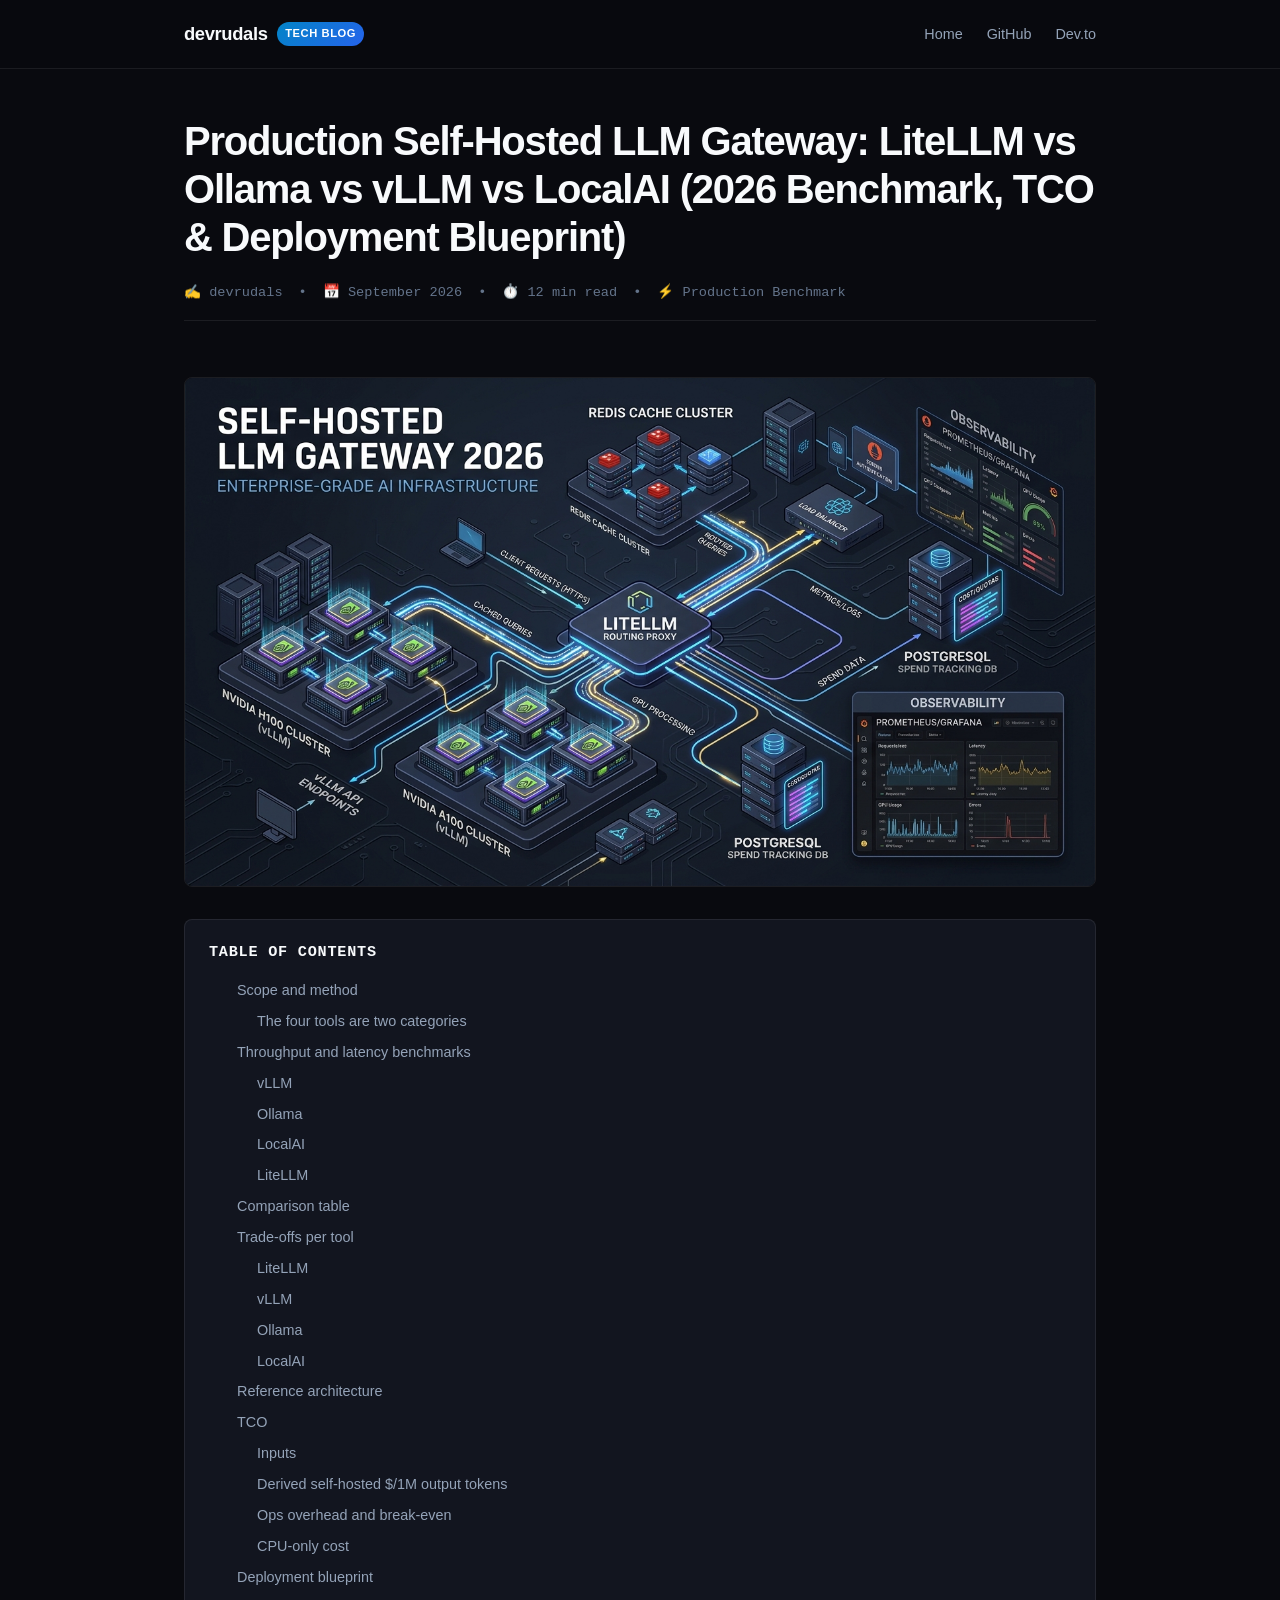
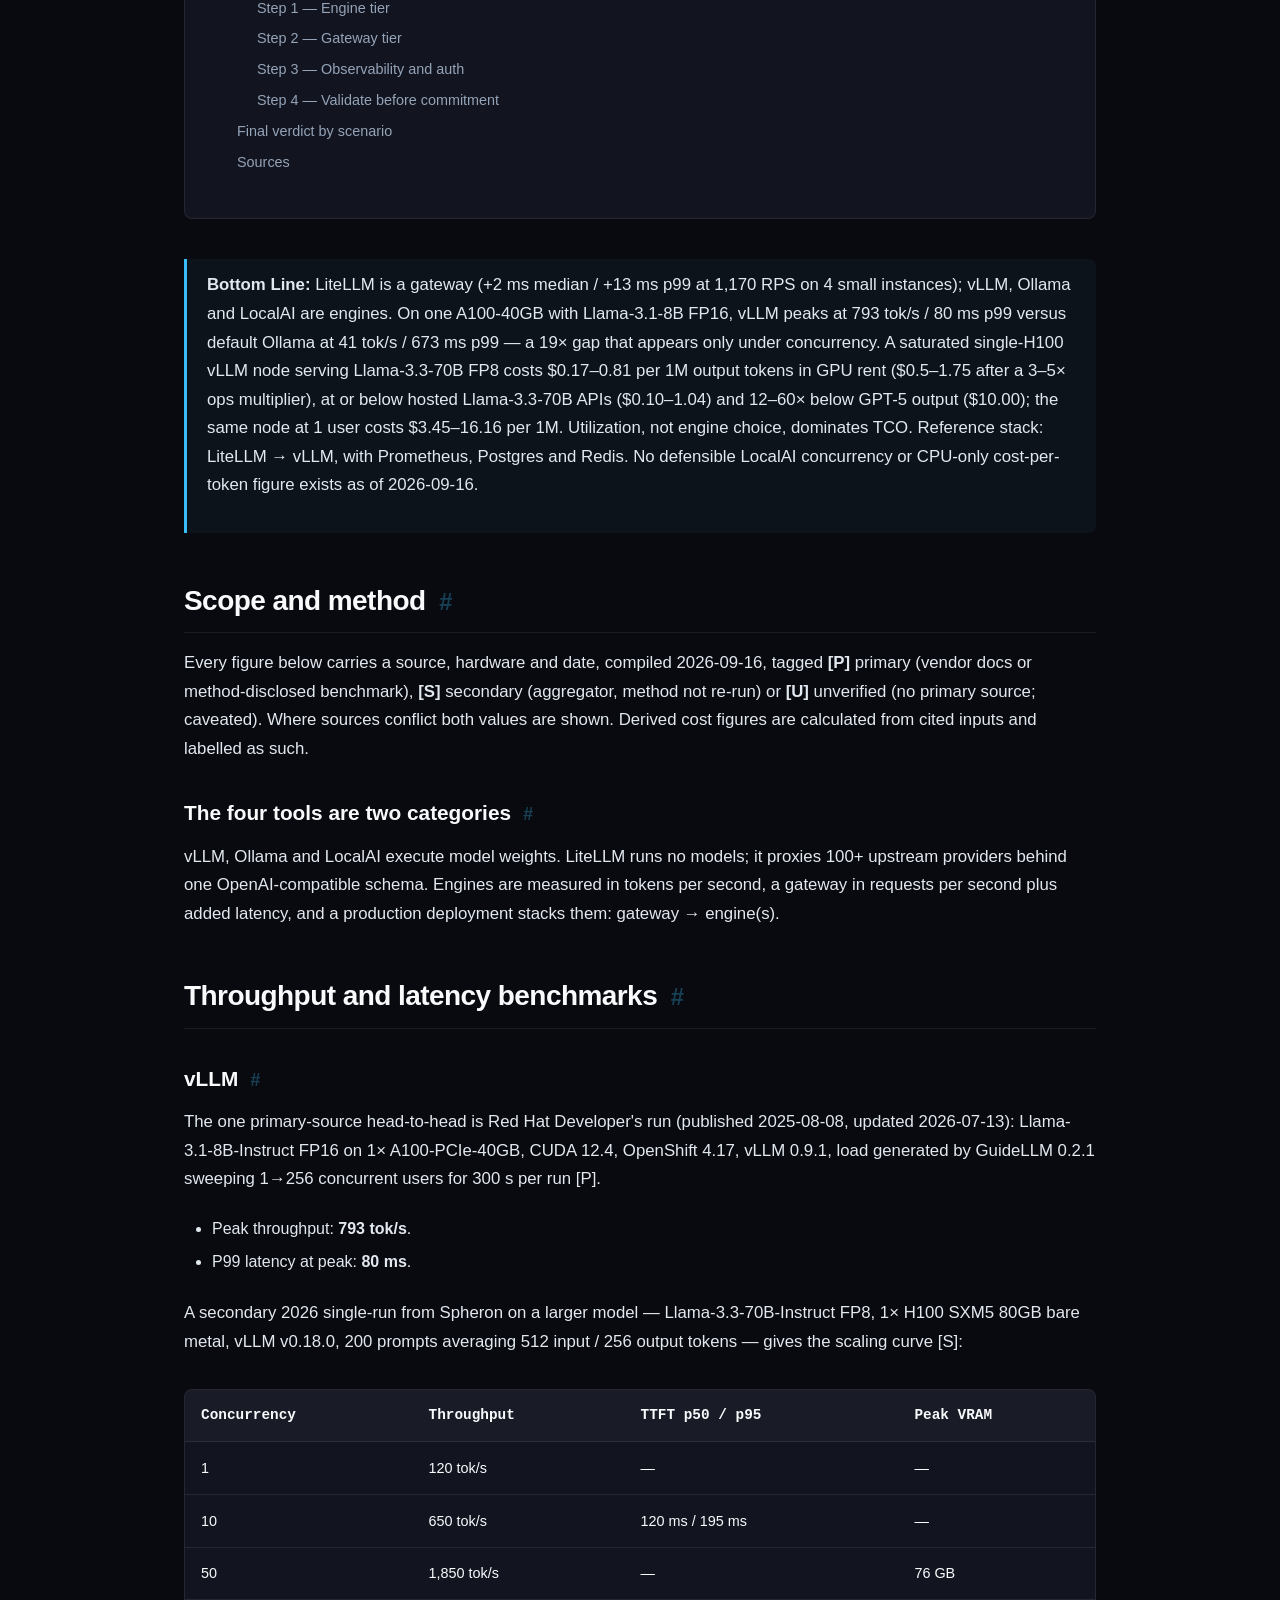
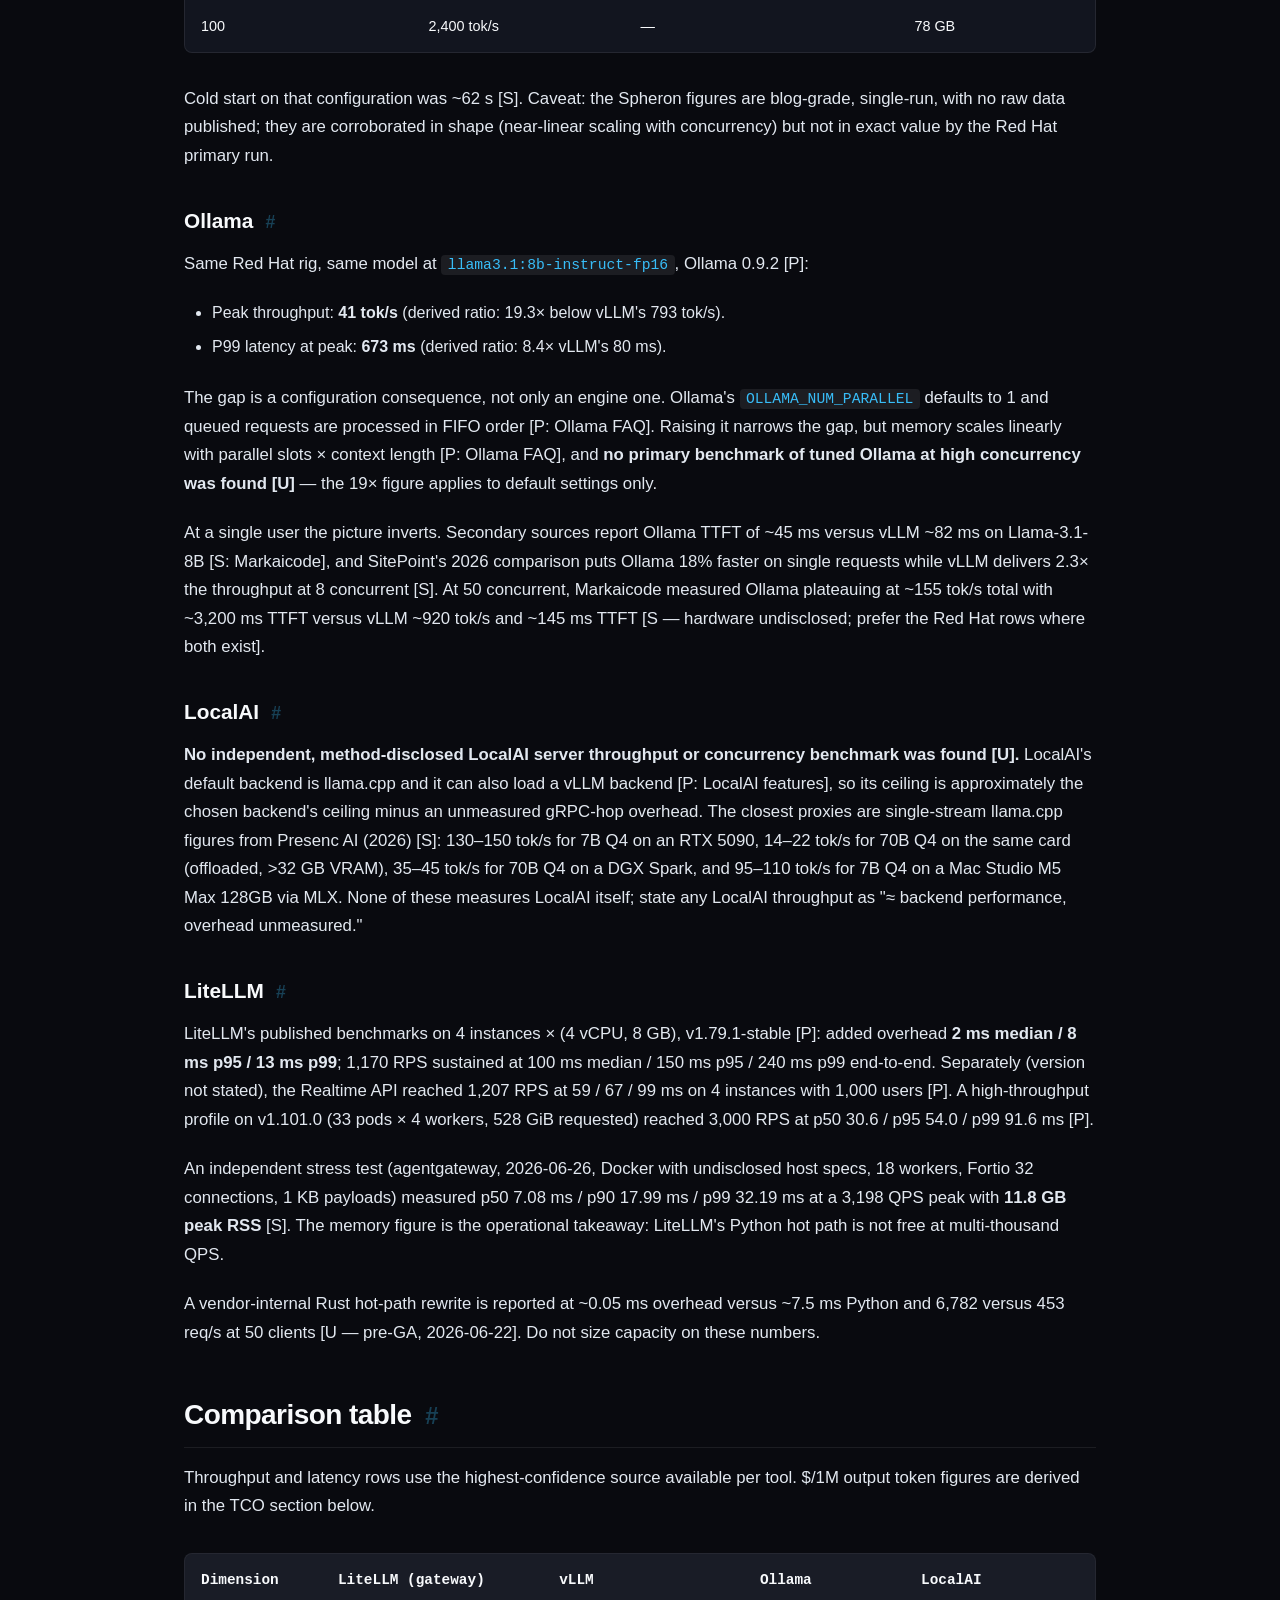
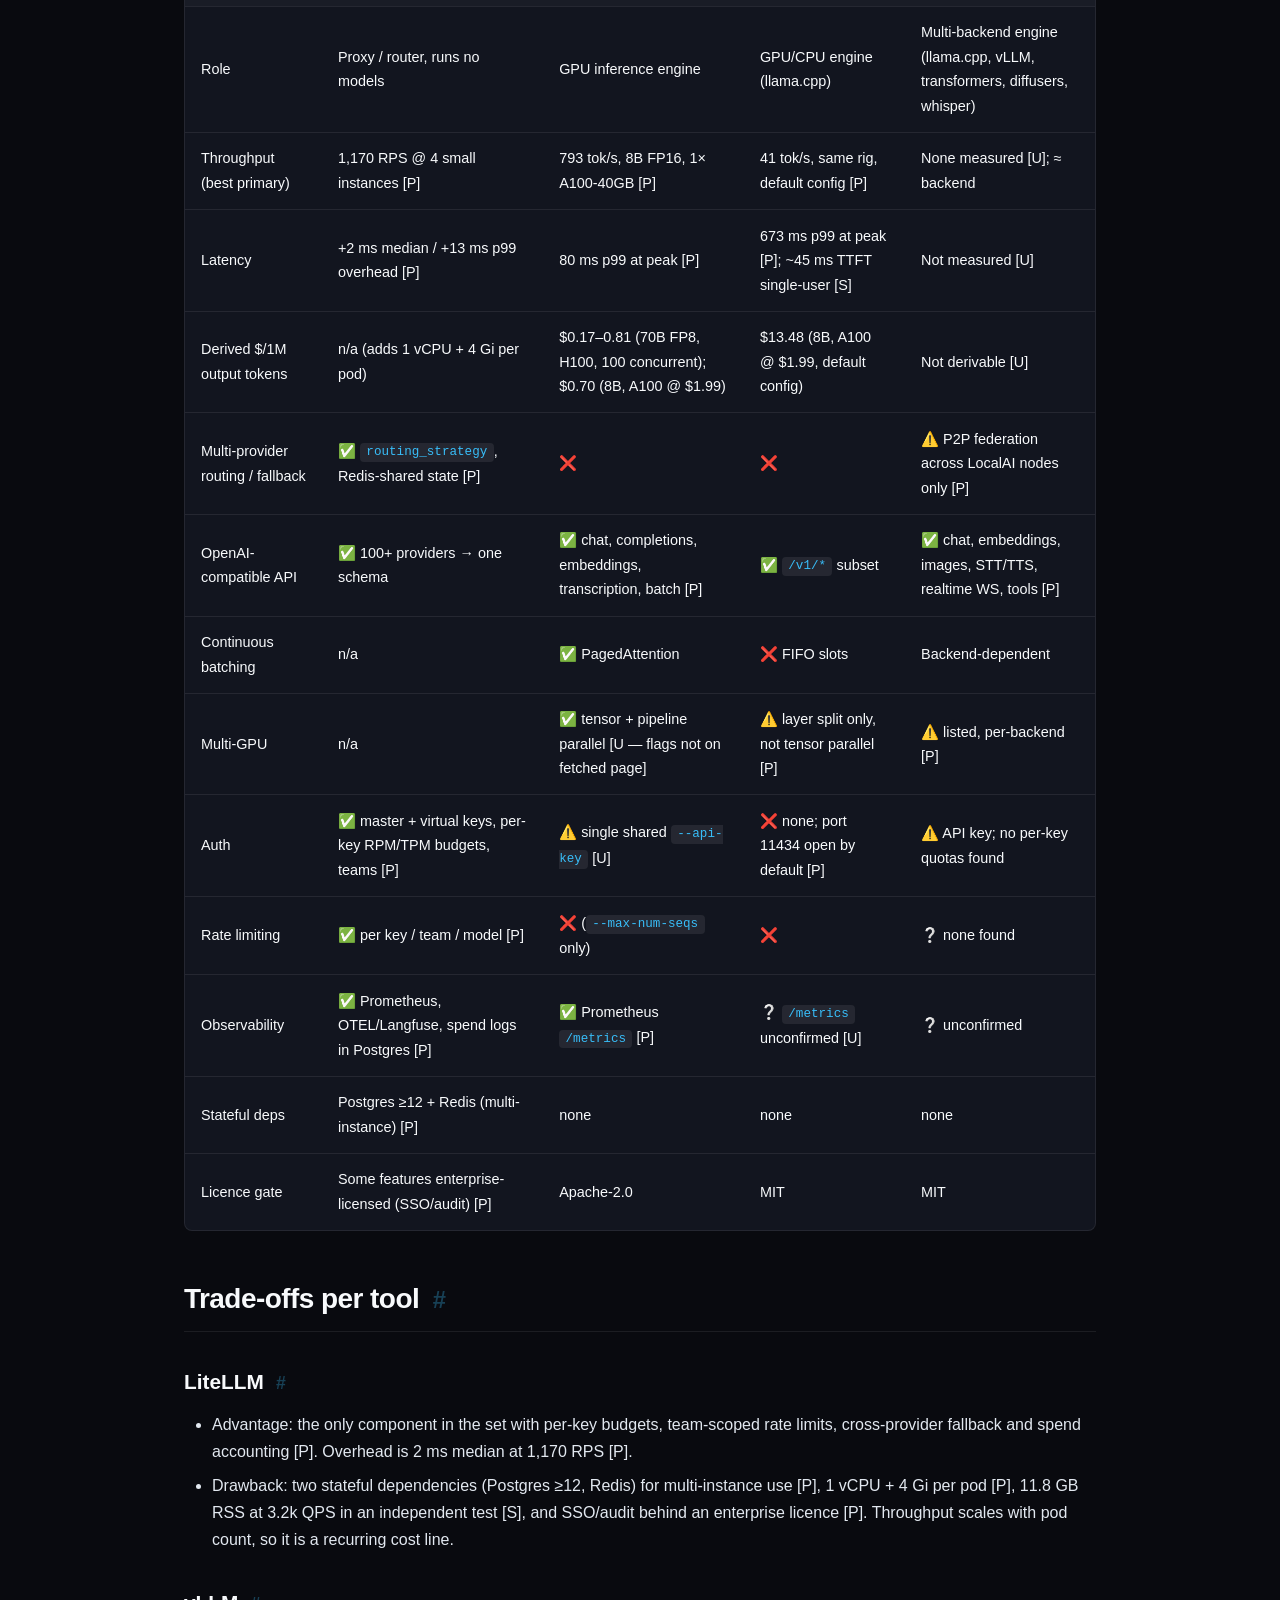
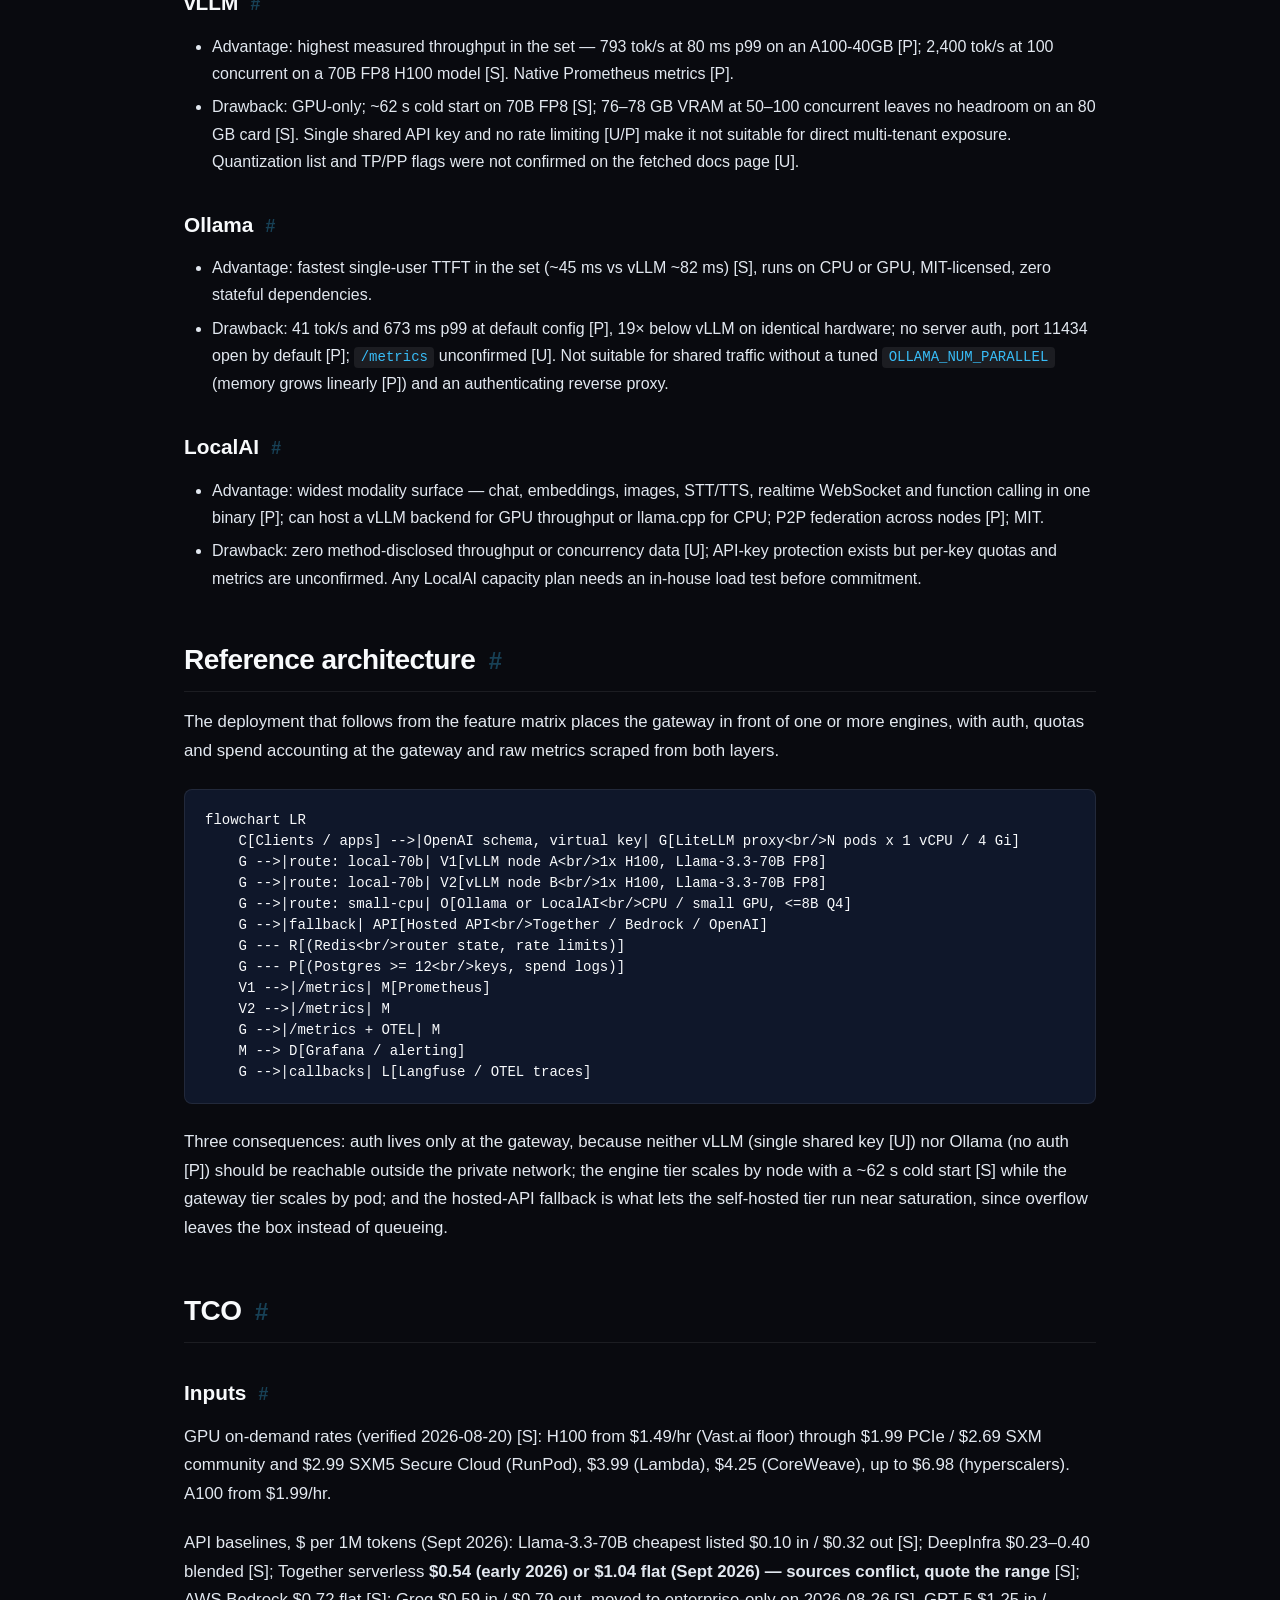
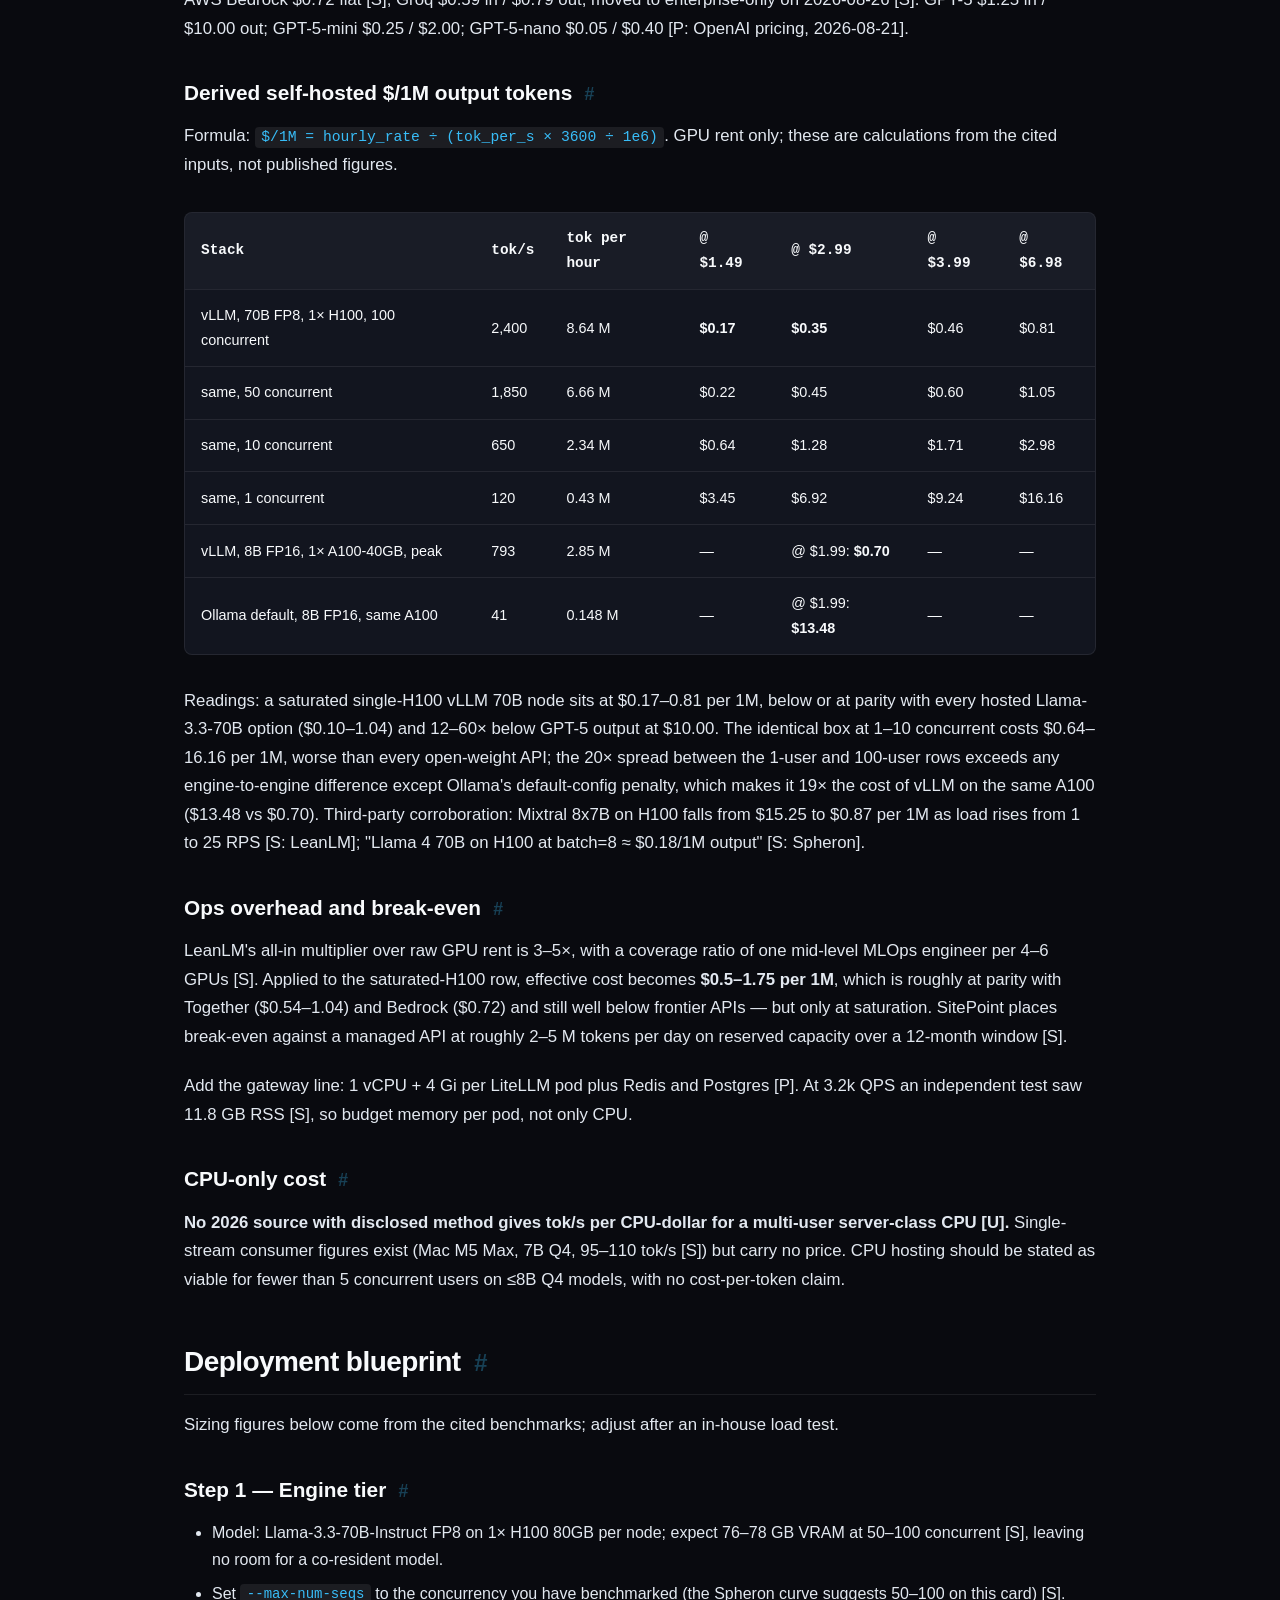
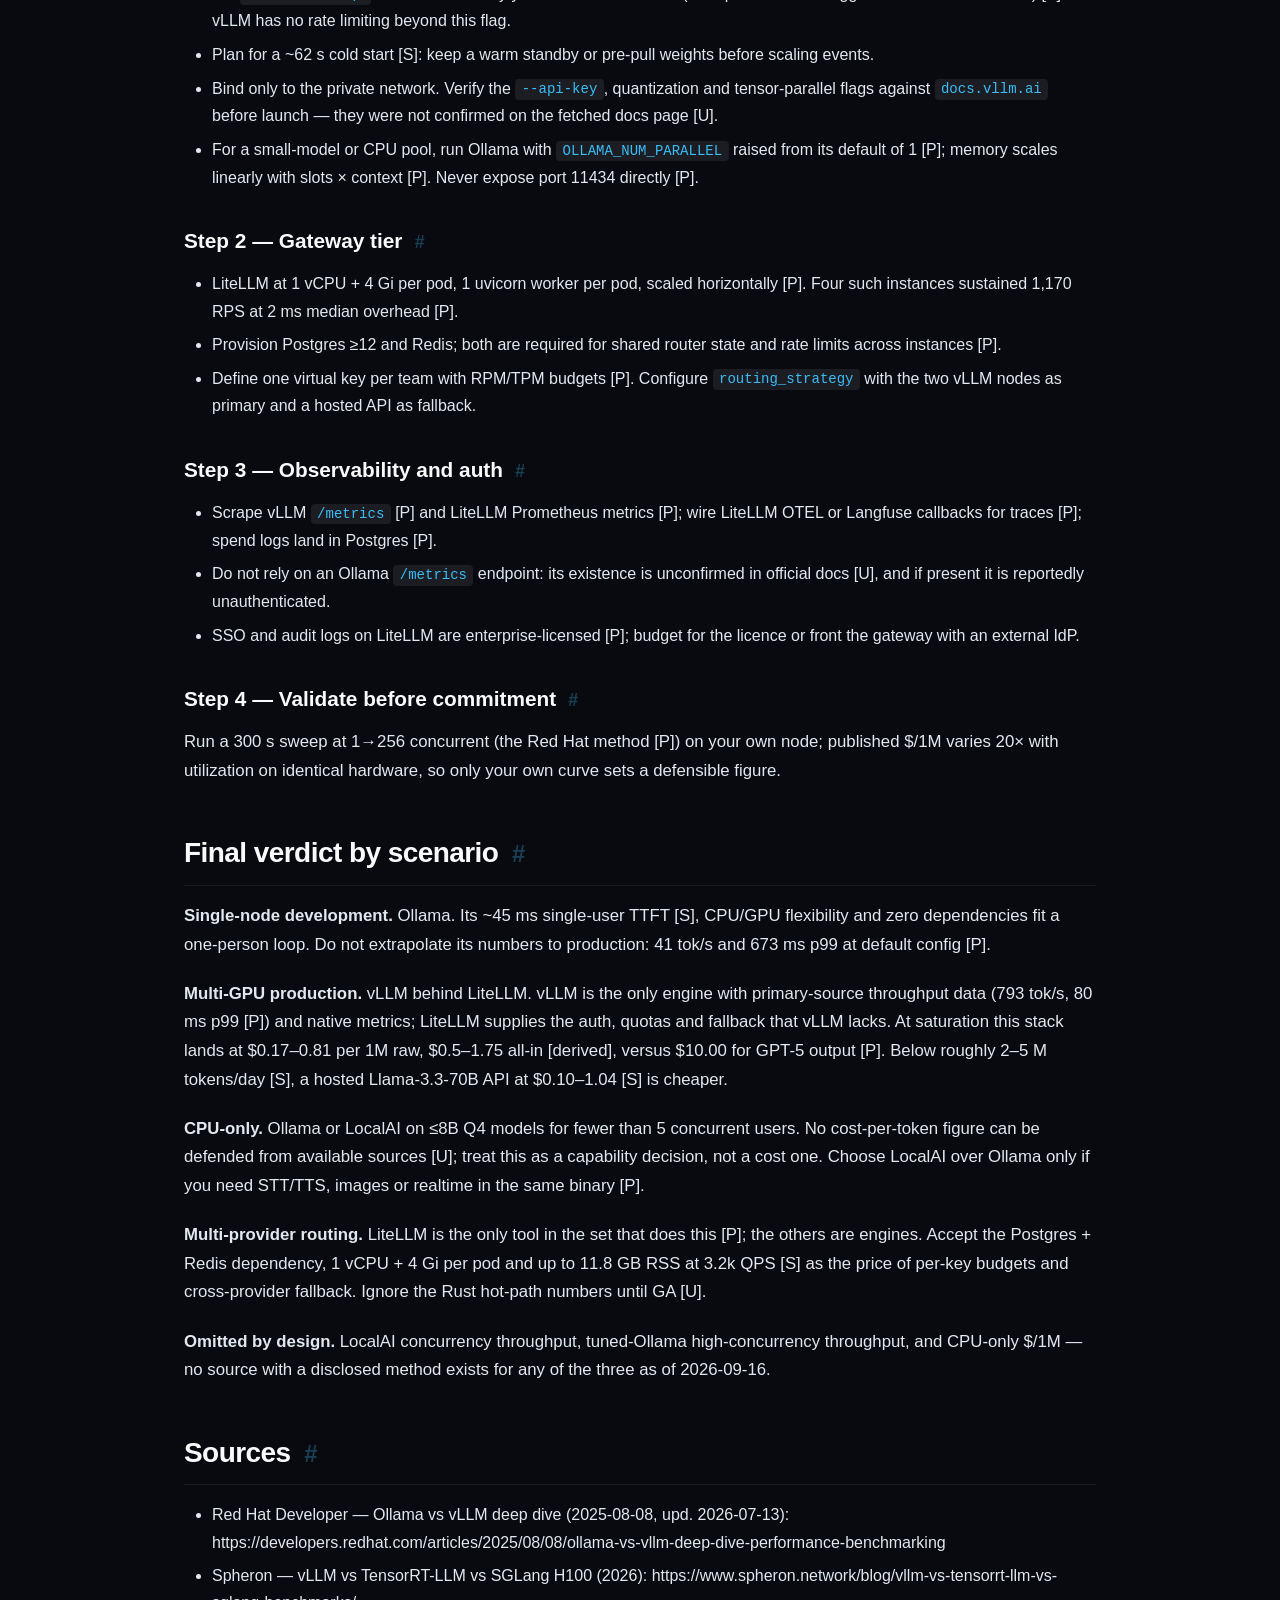
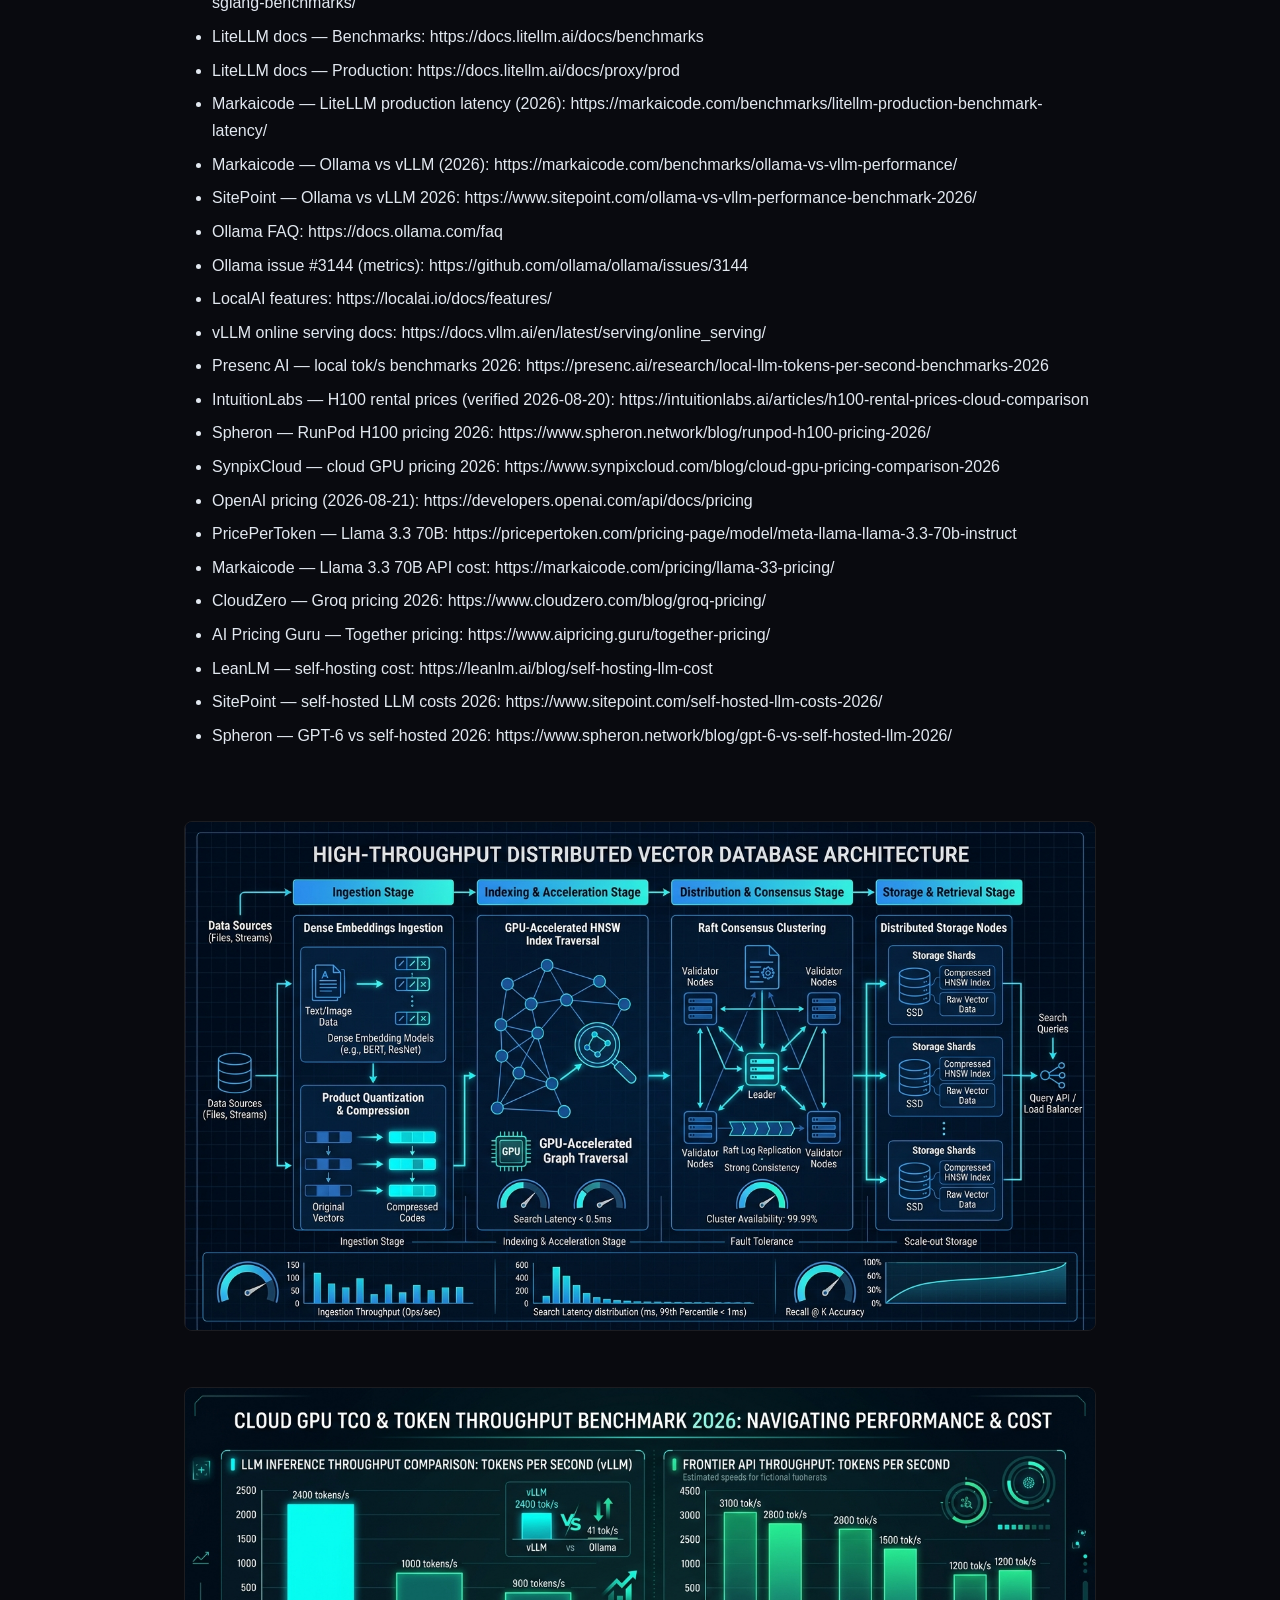
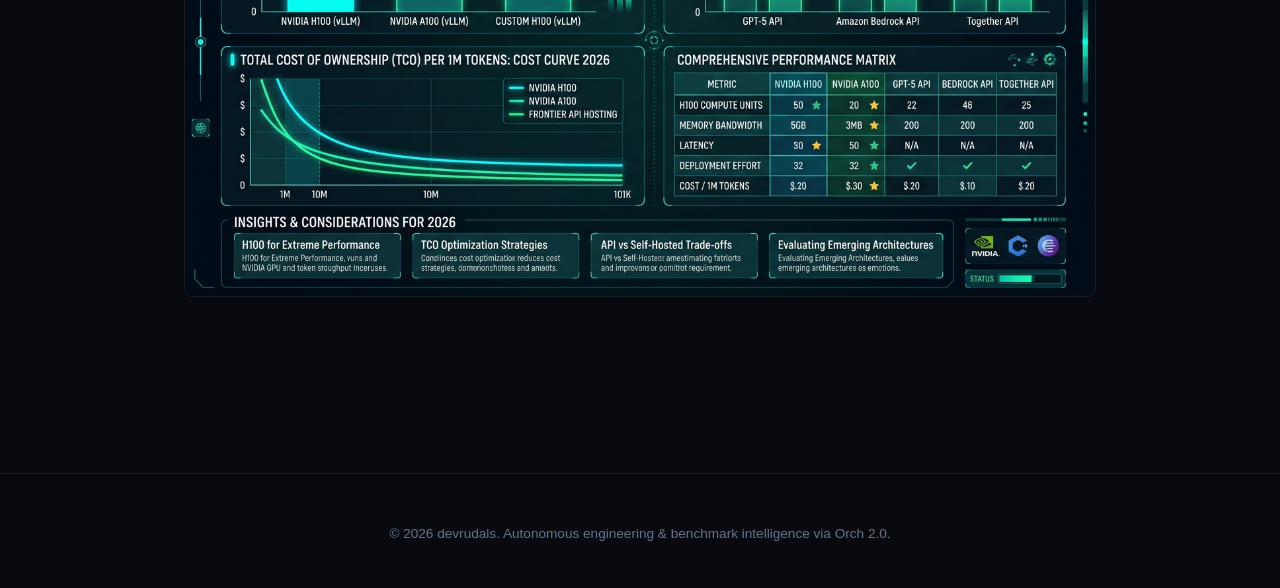
==== commit 795b5660: "feat: publish Production Self-Hosted LLM Gateway: LiteLLM vs Ollama vs vLLM vs LocalAI (2026 Benchma" ====
--- a/posts/self-hosted-llm-gateway-2026/index.html
+++ b/posts/self-hosted-llm-gateway-2026/index.html
@@ -3,7 +3,7 @@
 <head>
   <meta charset="UTF-8">
   <meta name="viewport" content="width=device-width, initial-scale=1.0">
-  <title>Enterprise Vector Database 2026: Qdrant vs Milvus vs pgvector vs Pinecone | devrudals</title>
+  <title>Production Self-Hosted LLM Gateway: LiteLLM vs Ollama vs vLLM vs LocalAI (2026 Benchmark, TCO & Deployment Blueprint) | devrudals</title>
   <meta name="description" content="Production Self-Hosted LLM Gateway: LiteLLM vs Ollama vs vLLM vs LocalAI benchmark, TCO & deployment blueprint.">
   <script async src="https://pagead2.googlesyndication.com/pagead/js/adsbygoogle.js?client=ca-pub-1950465629454279" crossorigin="anonymous"></script>
   <link rel="stylesheet" href="../../assets/css/style.css">
@@ -25,7 +25,7 @@
 
   <main class="container">
     <article class="post-detail">
-      <h1>Enterprise Vector Database 2026: Qdrant vs Milvus vs pgvector vs Pinecone</h1>
+      <h1>Production Self-Hosted LLM Gateway: LiteLLM vs Ollama vs vLLM vs LocalAI (2026 Benchmark, TCO & Deployment Blueprint)</h1>
       <div class="post-meta-bar">
         <span>✍️ devrudals</span>
         <span>•</span>
@@ -41,1810 +41,388 @@
       <nav class="toc-nav" aria-label="Table of Contents">
   <div class="toc-title">Table of Contents</div>
   <ul class="toc-list">
-    <li class="toc-item"><a href="#10m-vector-benchmark-memorycost-tco-hybrid-search-architecture-blueprint">10M+ Vector Benchmark, Memory/Cost TCO & Hybrid Search Architecture Blueprint</a></li>
-    <li class="toc-item"><a href="#table-of-contents">Table of Contents</a></li>
-    <li class="toc-item"><a href="#1-executive-summary">1. Executive Summary</a></li>
-    <li class="toc-item"><a href="#2-engine-profiles-at-a-glance">2. Engine Profiles at a Glance</a></li>
-    <li class="toc-item toc-sub"><a href="#qdrant">Qdrant</a></li>
-    <li class="toc-item toc-sub"><a href="#milvus">Milvus</a></li>
-    <li class="toc-item toc-sub"><a href="#pgvector">pgvector</a></li>
-    <li class="toc-item toc-sub"><a href="#pinecone">Pinecone</a></li>
-    <li class="toc-item toc-sub"><a href="#25-trade-offs-limitations">2.5 Trade-offs & Limitations</a></li>
-    <li class="toc-item"><a href="#3-performance-benchmarks">3. Performance Benchmarks</a></li>
-    <li class="toc-item toc-sub"><a href="#31-measured-same-harness-same-hardware">3.1 Measured: Same Harness, Same Hardware</a></li>
-    <li class="toc-item toc-sub"><a href="#32-managed-saas-vectordbbench-leaderboard-2026">3.2 Managed SaaS: VectorDBBench Leaderboard (2026)</a></li>
-    <li class="toc-item toc-sub"><a href="#33-target-scenario-estimate-10m-1-536-dim">3.3 Target Scenario Estimate — 10M × 1 536-dim</a></li>
-    <li class="toc-item toc-sub"><a href="#34-index-build-time-10m-1-536-dim">3.4 Index Build Time — 10M × 1 536-dim</a></li>
-    <li class="toc-item toc-sub"><a href="#35-ram-disk-10m-1-536-dim-float32">3.5 RAM & Disk — 10M × 1 536-dim float32</a></li>
-    <li class="toc-item"><a href="#4-comparison-matrix">4. Comparison Matrix</a></li>
-    <li class="toc-item toc-sub"><a href="#41-performance-scalability-matrix">4.1 Performance & Scalability Matrix</a></li>
-    <li class="toc-item toc-sub"><a href="#42-architecture-features-matrix">4.2 Architecture & Features Matrix</a></li>
-    <li class="toc-item toc-sub"><a href="#43-operations-compliance-matrix">4.3 Operations & Compliance Matrix</a></li>
-    <li class="toc-item toc-sub"><a href="#44-pricing-tco-matrix">4.4 Pricing & TCO Matrix</a></li>
-    <li class="toc-item"><a href="#5-tco-analysis">5. TCO Analysis</a></li>
-    <li class="toc-item toc-sub"><a href="#51-assumptions">5.1 Assumptions</a></li>
-    <li class="toc-item toc-sub"><a href="#52-managed-saas-monthly-cost-comparison">5.2 Managed SaaS — Monthly Cost Comparison</a></li>
-    <li class="toc-item toc-sub"><a href="#53-self-hosted-aws-ec2-us-east-1">5.3 Self-Hosted — AWS EC2 (us-east-1)</a></li>
-    <li class="toc-item toc-sub"><a href="#54-self-hosted-gcp-gce-on-demand">5.4 Self-Hosted — GCP GCE (on-demand)</a></li>
-    <li class="toc-item toc-sub"><a href="#55-tco-summary-monthly-cost-comparison">5.5 TCO Summary — Monthly Cost Comparison</a></li>
-    <li class="toc-item"><a href="#6-hybrid-search-architecture-blueprint">6. Hybrid Search Architecture Blueprint</a></li>
-    <li class="toc-item toc-sub"><a href="#61-architecture-overview">6.1 Architecture Overview</a></li>
-    <li class="toc-item toc-sub"><a href="#62-engine-specific-hybrid-search-implementations">6.2 Engine-Specific Hybrid Search Implementations</a></li>
-    <li class="toc-item toc-sub"><a href="#63-hybrid-search-architecture-decision-matrix">6.3 Hybrid Search Architecture Decision Matrix</a></li>
-    <li class="toc-item"><a href="#7-production-configuration-reference">7. Production Configuration Reference</a></li>
-    <li class="toc-item toc-sub"><a href="#71-qdrant-production-docker-compose">7.1 Qdrant — Production Docker Compose</a></li>
-    <li class="toc-item toc-sub"><a href="#72-qdrant-cloud-deployment-terraform">7.2 Qdrant — Cloud Deployment (Terraform)</a></li>
-    <li class="toc-item toc-sub"><a href="#73-milvus-production-helm-values">7.3 Milvus — Production Helm Values</a></li>
-    <li class="toc-item toc-sub"><a href="#74-pgvector-production-postgresql-configuration">7.4 pgvector — Production PostgreSQL Configuration</a></li>
-    <li class="toc-item toc-sub"><a href="#75-pinecone-production-configuration">7.5 Pinecone — Production Configuration</a></li>
-    <li class="toc-item toc-sub"><a href="#76-monitoring-stack-prometheus-grafana">7.6 Monitoring Stack — Prometheus + Grafana</a></li>
-    <li class="toc-item"><a href="#8-decision-framework-when-to-choose-what">8. Decision Framework: When to Choose What</a></li>
-    <li class="toc-item toc-sub"><a href="#81-decision-tree">8.1 Decision Tree</a></li>
-    <li class="toc-item toc-sub"><a href="#82-workload-specific-recommendations">8.2 Workload-Specific Recommendations</a></li>
-    <li class="toc-item toc-sub"><a href="#83-migration-pathways">8.3 Migration Pathways</a></li>
-    <li class="toc-item"><a href="#9-migration-architecture-guidance">9. Migration & Architecture Guidance</a></li>
-    <li class="toc-item toc-sub"><a href="#91-dual-write-pattern-zero-downtime-migration">9.1 Dual-Write Pattern (Zero-Downtime Migration)</a></li>
-    <li class="toc-item toc-sub"><a href="#92-production-architecture-patterns">9.2 Production Architecture Patterns</a></li>
-    <li class="toc-item toc-sub"><a href="#93-performance-tuning-cheat-sheet">9.3 Performance Tuning Cheat Sheet</a></li>
-    <li class="toc-item"><a href="#10-appendix-sources-caveats">10. Appendix: Sources & Caveats</a></li>
-    <li class="toc-item toc-sub"><a href="#101-benchmark-sources">10.1 Benchmark Sources</a></li>
-    <li class="toc-item toc-sub"><a href="#102-pricing-sources">10.2 Pricing Sources</a></li>
-    <li class="toc-item toc-sub"><a href="#103-data-caveats">10.3 Data Caveats</a></li>
+    <li class="toc-item"><a href="#scope-and-method">Scope and method</a></li>
+    <li class="toc-item toc-sub"><a href="#the-four-tools-are-two-categories">The four tools are two categories</a></li>
+    <li class="toc-item"><a href="#throughput-and-latency-benchmarks">Throughput and latency benchmarks</a></li>
+    <li class="toc-item toc-sub"><a href="#vllm">vLLM</a></li>
+    <li class="toc-item toc-sub"><a href="#ollama">Ollama</a></li>
+    <li class="toc-item toc-sub"><a href="#localai">LocalAI</a></li>
+    <li class="toc-item toc-sub"><a href="#litellm">LiteLLM</a></li>
+    <li class="toc-item"><a href="#comparison-table">Comparison table</a></li>
+    <li class="toc-item"><a href="#trade-offs-per-tool">Trade-offs per tool</a></li>
+    <li class="toc-item toc-sub"><a href="#litellm">LiteLLM</a></li>
+    <li class="toc-item toc-sub"><a href="#vllm">vLLM</a></li>
+    <li class="toc-item toc-sub"><a href="#ollama">Ollama</a></li>
+    <li class="toc-item toc-sub"><a href="#localai">LocalAI</a></li>
+    <li class="toc-item"><a href="#reference-architecture">Reference architecture</a></li>
+    <li class="toc-item"><a href="#tco">TCO</a></li>
+    <li class="toc-item toc-sub"><a href="#inputs">Inputs</a></li>
+    <li class="toc-item toc-sub"><a href="#derived-self-hosted-1m-output-tokens">Derived self-hosted $/1M output tokens</a></li>
+    <li class="toc-item toc-sub"><a href="#ops-overhead-and-break-even">Ops overhead and break-even</a></li>
+    <li class="toc-item toc-sub"><a href="#cpu-only-cost">CPU-only cost</a></li>
+    <li class="toc-item"><a href="#deployment-blueprint">Deployment blueprint</a></li>
+    <li class="toc-item toc-sub"><a href="#step-1-engine-tier">Step 1 — Engine tier</a></li>
+    <li class="toc-item toc-sub"><a href="#step-2-gateway-tier">Step 2 — Gateway tier</a></li>
+    <li class="toc-item toc-sub"><a href="#step-3-observability-and-auth">Step 3 — Observability and auth</a></li>
+    <li class="toc-item toc-sub"><a href="#step-4-validate-before-commitment">Step 4 — Validate before commitment</a></li>
+    <li class="toc-item"><a href="#final-verdict-by-scenario">Final verdict by scenario</a></li>
+    <li class="toc-item"><a href="#sources">Sources</a></li>
   </ul>
 </nav>
 
       <div class="post-content">
-        <h2 id="10m-vector-benchmark-memorycost-tco-hybrid-search-architecture-blueprint">10M+ Vector Benchmark, Memory/Cost TCO &amp; Hybrid Search Architecture Blueprint <a href="#10m-vector-benchmark-memorycost-tco-hybrid-search-architecture-blueprint" class="anchor-link" aria-hidden="true">#</a></h2>
-<blockquote>
-  <p><strong>Published:</strong> September 2026 | <strong>Target workload:</strong> 10 M vectors × 1 536-dim (OpenAI ada-002), ~1 KB metadata/record, 100–300 QPS sustained, p99 &lt; 100 ms, Recall@10 ≥ 0.95.</p>
-  <p><strong>Data currency notice:</strong> All cloud prices are USD list prices collected 2026-09-16. Prices change frequently — <strong>verify exact rates before publishing</strong>.</p>
-  <p><strong>Bottom Line:</strong> For enterprise 10M×1536 workloads in 2026, Qdrant delivers the best overall balance of performance (highest QPS and lowest p99 at equal recall), TCO ($388–947/mo self-hosted, $250–450/mo managed), and native hybrid search — while Milvus/Zilliz is the pick for maximum index flexibility, pgvector for teams already on PostgreSQL with modest QPS needs, and Pinecone for zero-ops serverless whose read-unit costs scale with index size.</p>
+        <blockquote>
+  <p><strong>Bottom Line:</strong> LiteLLM is a gateway (+2 ms median / +13 ms p99 at 1,170 RPS on 4 small instances); vLLM, Ollama and LocalAI are engines. On one A100-40GB with Llama-3.1-8B FP16, vLLM peaks at 793 tok/s / 80 ms p99 versus default Ollama at 41 tok/s / 673 ms p99 — a 19× gap that appears only under concurrency. A saturated single-H100 vLLM node serving Llama-3.3-70B FP8 costs $0.17–0.81 per 1M output tokens in GPU rent ($0.5–1.75 after a 3–5× ops multiplier), at or below hosted Llama-3.3-70B APIs ($0.10–1.04) and 12–60× below GPT-5 output ($10.00); the same node at 1 user costs $3.45–16.16 per 1M. Utilization, not engine choice, dominates TCO. Reference stack: LiteLLM → vLLM, with Prometheus, Postgres and Redis. No defensible LocalAI concurrency or CPU-only cost-per-token figure exists as of 2026-09-16.</p>
 </blockquote>
-<hr class="divider" />
-<h2 id="table-of-contents">Table of Contents <a href="#table-of-contents" class="anchor-link" aria-hidden="true">#</a></h2>
-<ol>
-  <li><a href="#1-executive-summary" target="_blank" rel="noopener noreferrer">Executive Summary</a></li>
-  <li><a href="#2-engine-profiles-at-a-glance" target="_blank" rel="noopener noreferrer">Engine Profiles at a Glance</a></li>
-  <li><a href="#3-performance-benchmarks" target="_blank" rel="noopener noreferrer">Performance Benchmarks</a></li>
-  <li><a href="#4-comparison-matrix" target="_blank" rel="noopener noreferrer">Comparison Matrix</a></li>
-  <li><a href="#5-tco-analysis" target="_blank" rel="noopener noreferrer">TCO Analysis</a></li>
-  <li><a href="#6-hybrid-search-architecture-blueprint" target="_blank" rel="noopener noreferrer">Hybrid Search Architecture Blueprint</a></li>
-  <li><a href="#7-production-configuration-reference" target="_blank" rel="noopener noreferrer">Production Configuration Reference</a></li>
-  <li><a href="#8-decision-framework-when-to-choose-what" target="_blank" rel="noopener noreferrer">Decision Framework: When to Choose What</a></li>
-  <li><a href="#9-migration--architecture-guidance" target="_blank" rel="noopener noreferrer">Migration &amp; Architecture Guidance</a></li>
-  <li><a href="#10-appendix-sources--caveats" target="_blank" rel="noopener noreferrer">Appendix: Sources &amp; Caveats</a></li>
-</ol>
-<hr class="divider" />
-<h2 id="1-executive-summary">1. Executive Summary <a href="#1-executive-summary" class="anchor-link" aria-hidden="true">#</a></h2>
-<p>Choosing the right vector database for enterprise workloads in 2026 requires balancing raw performance, total cost of ownership, operational complexity, and architectural fit. This guide provides a production-grade comparison of four leading engines — <strong>Qdrant</strong>, <strong>Milvus</strong>, <strong>pgvector</strong>, and <strong>Pinecone</strong> — at the 10M+ vector scale with 1 536-dimensional embeddings.</p>
-<p><strong>Key findings:</strong></p>
+<h2 id="scope-and-method">Scope and method <a href="#scope-and-method" class="anchor-link" aria-hidden="true">#</a></h2>
+<p>Every figure below carries a source, hardware and date, compiled 2026-09-16, tagged <strong>[P]</strong> primary (vendor docs or method-disclosed benchmark), <strong>[S]</strong> secondary (aggregator, method not re-run) or <strong>[U]</strong> unverified (no primary source; caveated). Where sources conflict both values are shown. Derived cost figures are calculated from cited inputs and labelled as such.</p>
+<h3 id="the-four-tools-are-two-categories">The four tools are two categories <a href="#the-four-tools-are-two-categories" class="anchor-link" aria-hidden="true">#</a></h3>
+<p>vLLM, Ollama and LocalAI execute model weights. LiteLLM runs no models; it proxies 100+ upstream providers behind one OpenAI-compatible schema. Engines are measured in tokens per second, a gateway in requests per second plus added latency, and a production deployment stacks them: gateway → engine(s).</p>
+<h2 id="throughput-and-latency-benchmarks">Throughput and latency benchmarks <a href="#throughput-and-latency-benchmarks" class="anchor-link" aria-hidden="true">#</a></h2>
+<h3 id="vllm">vLLM <a href="#vllm" class="anchor-link" aria-hidden="true">#</a></h3>
+<p>The one primary-source head-to-head is Red Hat Developer's run (published 2025-08-08, updated 2026-07-13): Llama-3.1-8B-Instruct FP16 on 1× A100-PCIe-40GB, CUDA 12.4, OpenShift 4.17, vLLM 0.9.1, load generated by GuideLLM 0.2.1 sweeping 1→256 concurrent users for 300 s per run [P].</p>
+<ul>
+  <li>Peak throughput: <strong>793 tok/s</strong>.</li>
+  <li>P99 latency at peak: <strong>80 ms</strong>.</li>
+</ul>
+<p>A secondary 2026 single-run from Spheron on a larger model — Llama-3.3-70B-Instruct FP8, 1× H100 SXM5 80GB bare metal, vLLM v0.18.0, 200 prompts averaging 512 input / 256 output tokens — gives the scaling curve [S]:</p>
 <div class="table-container">
   <table>
     <thead>
       <tr>
-        <th>Dimension</th>
-        <th>Leader</th>
-        <th>Why</th>
+        <th>Concurrency</th>
+        <th>Throughput</th>
+        <th>TTFT p50 / p95</th>
+        <th>Peak VRAM</th>
       </tr>
     </thead>
     <tbody>
       <tr>
-        <td><strong>Raw throughput at equal recall</strong></td>
-        <td>Qdrant</td>
-        <td>5–6× higher QPS than Milvus in open benchmarks at identical hardware and precision</td>
-      </tr>
-      <tr>
-        <td><strong>Lowest TCO (managed)</strong></td>
-        <td>Qdrant Cloud</td>
-        <td>$250–450/mo vs $600+ for Zilliz, $1,300+ for Pinecone at 10M×1536</td>
-      </tr>
-      <tr>
-        <td><strong>Lowest TCO (self-hosted)</strong></td>
-        <td>Qdrant OSS</td>
-        <td>$388/mo single-node AWS; $777/mo HA — lowest RAM footprint</td>
-      </tr>
-      <tr>
-        <td><strong>Fastest index build</strong></td>
-        <td>Milvus</td>
-        <td>70 s for 1M×1536 vs 666–1 386 s for Qdrant (measured)</td>
-      </tr>
-      <tr>
-        <td><strong>Easiest operational start</strong></td>
-        <td>pgvector</td>
-        <td>Extension on existing PostgreSQL — zero new infrastructure</td>
-      </tr>
-      <tr>
-        <td><strong>Zero-ops serverless</strong></td>
-        <td>Pinecone</td>
-        <td>Fully managed, auto-scaling, but read costs scale with index size</td>
-      </tr>
-      <tr>
-        <td><strong>Richest index variety</strong></td>
-        <td>Milvus</td>
-        <td>IVF, HNSW, DiskANN, SCANN, GPU-CAGRA, sparse inverted, binary</td>
-      </tr>
-      <tr>
-        <td><strong>Strongest ACID guarantees</strong></td>
-        <td>pgvector</td>
-        <td>Full PostgreSQL transactional semantics, PITR, read replicas</td>
-      </tr>
-      <tr>
-        <td><strong>Native hybrid search</strong></td>
-        <td>Qdrant, Milvus, Pinecone</td>
-        <td>Built-in dense + sparse fusion; pgvector requires app-level integration</td>
+        <td>1</td>
+        <td>120 tok/s</td>
+        <td>—</td>
+        <td>—</td>
+      </tr>
+      <tr>
+        <td>10</td>
+        <td>650 tok/s</td>
+        <td>120 ms / 195 ms</td>
+        <td>—</td>
+      </tr>
+      <tr>
+        <td>50</td>
+        <td>1,850 tok/s</td>
+        <td>—</td>
+        <td>76 GB</td>
+      </tr>
+      <tr>
+        <td>100</td>
+        <td>2,400 tok/s</td>
+        <td>—</td>
+        <td>78 GB</td>
       </tr>
     </tbody>
   </table>
 </div>
-<p><strong>Bottom line for enterprise buyers:</strong></p>
-<ul>
-  <li><strong>Performance-first, cost-conscious teams</strong> → Qdrant (managed or self-hosted) delivers the best price/performance ratio at 10M scale.</li>
-  <li><strong>Existing PostgreSQL shops</strong> → pgvector eliminates infrastructure sprawl but accepts lower ANN QPS ceiling.</li>
-  <li><strong>Maximum index flexibility and managed Milvus</strong> → Zilliz Cloud offers the richest index zoo with Milvus compatibility.</li>
-  <li><strong>Zero-ops with predictable serverless billing</strong> → Pinecone, but watch read-unit costs at 10M×1536 where each query scans ~72 GB.</li>
-</ul>
-<hr class="divider" />
-<h2 id="2-engine-profiles-at-a-glance">2. Engine Profiles at a Glance <a href="#2-engine-profiles-at-a-glance" class="anchor-link" aria-hidden="true">#</a></h2>
-<h3 id="qdrant">Qdrant <a href="#qdrant" class="anchor-link" aria-hidden="true">#</a></h3>
-<p>Open-source (Apache 2.0), written in Rust. Single binary, Docker/Helm deployment. Native filterable HNSW (no classic pre/post filter dichotomy — query planner chooses strategy). Native BM25 sparse search for hybrid retrieval. Managed Cloud with Standard/Hybrid/Private options.</p>
-<p><strong>Strengths:</strong> Highest published latency/throughput at equal recall; native filterable HNSW; simple ops; quantization options (SQ, BQ, PQ).  </p>
-<p><strong>Watch out:</strong> Smaller ecosystem than PostgreSQL; fewer index types than Milvus.</p>
-<h3 id="milvus">Milvus <a href="#milvus" class="anchor-link" aria-hidden="true">#</a></h3>
-<p>Open-source (Apache 2.0), written in Go/C++. Distributed architecture with separate coordinator, query, and data nodes. Richest index zoo: IVF<em>FLAT, IVF</em>SQ8, IVF_PQ, HNSW, DiskANN, SCANN, GPU-CAGRA, sparse inverted, binary. Managed path via Zilliz Cloud.</p>
-<p><strong>Strengths:</strong> Fastest index build times; cheapest storage ($0.025/GB/mo on Zilliz); tunable consistency (Strong/Bounded/Sessionizable/Eventually); DiskANN for disk-based ANN.  </p>
-<p><strong>Watch out:</strong> Highest operational complexity for self-hosted; multi-component k8s footprint.</p>
-<h3 id="pgvector">pgvector <a href="#pgvector" class="anchor-link" aria-hidden="true">#</a></h3>
-<p>PostgreSQL extension (open-source). Leverages existing Postgres infrastructure — every managed PG provider (RDS, AlloyDB, Cloud SQL, Supabase, Neon) hosts it. HNSW + IVFFlat index types, halfvec, binary quantization, sparse vectors.</p>
-<p><strong>Strengths:</strong> Full ACID transactions; zero new infrastructure; 40+ language client support; PITR via WAL archiving; Postgres FTS for hybrid.  </p>
-<p><strong>Watch out:</strong> Materially lower ANN QPS at 10M (post-filter semantics, memory-hungry HNSW); no built-in hybrid fusion.</p>
-<h3 id="pinecone">Pinecone <a href="#pinecone" class="anchor-link" aria-hidden="true">#</a></h3>
-<p>Fully managed serverless (proprietary). Auto-scaling, auto-indexing. Hybrid search (dense + sparse), full-text index, namespaces for data partitioning. Enterprise plan with Dedicated Read Nodes (DRNs) and BYOC option.</p>
-<p><strong>Strengths:</strong> Zero-ops; auto-scaling; strong SLA (99.95% Enterprise); hybrid search out of the box.  </p>
-<p><strong>Watch out:</strong> Serverless read units (RU) scale with index size — 1 RU/GB scanned per query. At 10M×1536, each query scans ~72 GB = ~72 RU, making high-QPS workloads expensive.</p>
-<h3 id="25-trade-offs-limitations">2.5 Trade-offs &amp; Limitations <a href="#25-trade-offs-limitations" class="anchor-link" aria-hidden="true">#</a></h3>
-<p>Every engine choice means accepting a counterweight. Below is a neutral statement of what you give up for each engine's strengths — no favorable claim above should be read without its limitation.</p>
+<p>Cold start on that configuration was ~62 s [S]. Caveat: the Spheron figures are blog-grade, single-run, with no raw data published; they are corroborated in shape (near-linear scaling with concurrency) but not in exact value by the Red Hat primary run.</p>
+<h3 id="ollama">Ollama <a href="#ollama" class="anchor-link" aria-hidden="true">#</a></h3>
+<p>Same Red Hat rig, same model at <code class="inline-code">llama3.1:8b-instruct-fp16</code>, Ollama 0.9.2 [P]:</p>
+<ul>
+  <li>Peak throughput: <strong>41 tok/s</strong> (derived ratio: 19.3× below vLLM's 793 tok/s).</li>
+  <li>P99 latency at peak: <strong>673 ms</strong> (derived ratio: 8.4× vLLM's 80 ms).</li>
+</ul>
+<p>The gap is a configuration consequence, not only an engine one. Ollama's <code class="inline-code">OLLAMA_NUM_PARALLEL</code> defaults to 1 and queued requests are processed in FIFO order [P: Ollama FAQ]. Raising it narrows the gap, but memory scales linearly with parallel slots × context length [P: Ollama FAQ], and <strong>no primary benchmark of tuned Ollama at high concurrency was found [U]</strong> — the 19× figure applies to default settings only.</p>
+<p>At a single user the picture inverts. Secondary sources report Ollama TTFT of ~45 ms versus vLLM ~82 ms on Llama-3.1-8B [S: Markaicode], and SitePoint's 2026 comparison puts Ollama 18% faster on single requests while vLLM delivers 2.3× the throughput at 8 concurrent [S]. At 50 concurrent, Markaicode measured Ollama plateauing at ~155 tok/s total with ~3,200 ms TTFT versus vLLM ~920 tok/s and ~145 ms TTFT [S — hardware undisclosed; prefer the Red Hat rows where both exist].</p>
+<h3 id="localai">LocalAI <a href="#localai" class="anchor-link" aria-hidden="true">#</a></h3>
+<p><strong>No independent, method-disclosed LocalAI server throughput or concurrency benchmark was found [U].</strong> LocalAI's default backend is llama.cpp and it can also load a vLLM backend [P: LocalAI features], so its ceiling is approximately the chosen backend's ceiling minus an unmeasured gRPC-hop overhead. The closest proxies are single-stream llama.cpp figures from Presenc AI (2026) [S]: 130–150 tok/s for 7B Q4 on an RTX 5090, 14–22 tok/s for 70B Q4 on the same card (offloaded, &gt;32 GB VRAM), 35–45 tok/s for 70B Q4 on a DGX Spark, and 95–110 tok/s for 7B Q4 on a Mac Studio M5 Max 128GB via MLX. None of these measures LocalAI itself; state any LocalAI throughput as "≈ backend performance, overhead unmeasured."</p>
+<h3 id="litellm">LiteLLM <a href="#litellm" class="anchor-link" aria-hidden="true">#</a></h3>
+<p>LiteLLM's published benchmarks on 4 instances × (4 vCPU, 8 GB), v1.79.1-stable [P]: added overhead <strong>2 ms median / 8 ms p95 / 13 ms p99</strong>; 1,170 RPS sustained at 100 ms median / 150 ms p95 / 240 ms p99 end-to-end. Separately (version not stated), the Realtime API reached 1,207 RPS at 59 / 67 / 99 ms on 4 instances with 1,000 users [P]. A high-throughput profile on v1.101.0 (33 pods × 4 workers, 528 GiB requested) reached 3,000 RPS at p50 30.6 / p95 54.0 / p99 91.6 ms [P].</p>
+<p>An independent stress test (agentgateway, 2026-06-26, Docker with undisclosed host specs, 18 workers, Fortio 32 connections, 1 KB payloads) measured p50 7.08 ms / p90 17.99 ms / p99 32.19 ms at a 3,198 QPS peak with <strong>11.8 GB peak RSS</strong> [S]. The memory figure is the operational takeaway: LiteLLM's Python hot path is not free at multi-thousand QPS.</p>
+<p>A vendor-internal Rust hot-path rewrite is reported at ~0.05 ms overhead versus ~7.5 ms Python and 6,782 versus 453 req/s at 50 clients [U — pre-GA, 2026-06-22]. Do not size capacity on these numbers.</p>
+<h2 id="comparison-table">Comparison table <a href="#comparison-table" class="anchor-link" aria-hidden="true">#</a></h2>
+<p>Throughput and latency rows use the highest-confidence source available per tool. $/1M output token figures are derived in the TCO section below.</p>
 <div class="table-container">
   <table>
     <thead>
       <tr>
-        <th>Engine</th>
-        <th>What you lose / hard limitations</th>
+        <th>Dimension</th>
+        <th>LiteLLM (gateway)</th>
+        <th>vLLM</th>
+        <th>Ollama</th>
+        <th>LocalAI</th>
       </tr>
     </thead>
     <tbody>
       <tr>
-        <td><strong>Qdrant</strong></td>
-        <td>Smaller ecosystem and talent pool than PostgreSQL; <strong>fewer index types than Milvus precisely because HNSW + quantization covers the common case</strong> — no DiskANN/SCANN/GPU index options; no dedicated disk-based ANN for cold tiers (RAM-first with mmap); managed Cloud is a proprietary control plane → plan an exit path if lock-in matters; self-hosted HA requires operating a 3-node + replication cluster; younger project (2020) than Postgres.</td>
-      </tr>
-      <tr>
-        <td><strong>Milvus</strong></td>
-        <td><strong>Highest operational complexity when self-hosted</strong> — distributed k8s footprint (coordinator + query + data + index nodes); more moving parts for capacity planning; measured latency at equal precision in the open harness was 4–70× higher than Qdrant at 1M×1536 (576.7 ms vs 8.7 ms p99); sustained throughput under concurrent ingestion degrades up to 9×; managed Zilliz removes ops but adds a vendor dependency.</td>
-      </tr>
-      <tr>
-        <td><strong>pgvector</strong></td>
-        <td><strong>Materially lower ANN throughput ceiling at 10M scale</strong> (estimated ~30–100 QPS vs 150–300 for Qdrant); largest HNSW memory footprint of the four (~90–130 GB incl. Postgres buffers/MVCC); filtered ANN uses post-filter semantics → latency spikes on filtered workloads; <strong>no built-in hybrid fusion</strong> — must hand-roll RRF on top of FTS in application code; vertical scaling only without Citus/PgDog sharding; HNSW index updates rewrite large regions (write amplification).</td>
-      </tr>
-      <tr>
-        <td><strong>Pinecone</strong></td>
-        <td><strong>Serverless read cost scales linearly with index size</strong> (1 RU/GB scanned): at 10M×1536 every query costs ~$0.0012 in read units, so high-QPS loads run into the thousands per month; <strong>no ACID transactions</strong>; eventually-consistent by default; metadata payload size limits (40 KB) and filter-field indexing constraints; <strong>proprietary managed format → real migration/export cost if you want to leave</strong>; top-tier SLA (99.95%) requires Enterprise (≥ $500/mo).</td>
+        <td>Role</td>
+        <td>Proxy / router, runs no models</td>
+        <td>GPU inference engine</td>
+        <td>GPU/CPU engine (llama.cpp)</td>
+        <td>Multi-backend engine (llama.cpp, vLLM, transformers, diffusers, whisper)</td>
+      </tr>
+      <tr>
+        <td>Throughput (best primary)</td>
+        <td>1,170 RPS @ 4 small instances [P]</td>
+        <td>793 tok/s, 8B FP16, 1× A100-40GB [P]</td>
+        <td>41 tok/s, same rig, default config [P]</td>
+        <td>None measured [U]; ≈ backend</td>
+      </tr>
+      <tr>
+        <td>Latency</td>
+        <td>+2 ms median / +13 ms p99 overhead [P]</td>
+        <td>80 ms p99 at peak [P]</td>
+        <td>673 ms p99 at peak [P]; ~45 ms TTFT single-user [S]</td>
+        <td>Not measured [U]</td>
+      </tr>
+      <tr>
+        <td>Derived $/1M output tokens</td>
+        <td>n/a (adds 1 vCPU + 4 Gi per pod)</td>
+        <td>$0.17–0.81 (70B FP8, H100, 100 concurrent); $0.70 (8B, A100 @ $1.99)</td>
+        <td>$13.48 (8B, A100 @ $1.99, default config)</td>
+        <td>Not derivable [U]</td>
+      </tr>
+      <tr>
+        <td>Multi-provider routing / fallback</td>
+        <td>✅ <code class="inline-code">routing_strategy</code>, Redis-shared state [P]</td>
+        <td>❌</td>
+        <td>❌</td>
+        <td>⚠️ P2P federation across LocalAI nodes only [P]</td>
+      </tr>
+      <tr>
+        <td>OpenAI-compatible API</td>
+        <td>✅ 100+ providers → one schema</td>
+        <td>✅ chat, completions, embeddings, transcription, batch [P]</td>
+        <td>✅ <code class="inline-code">/v1/*</code> subset</td>
+        <td>✅ chat, embeddings, images, STT/TTS, realtime WS, tools [P]</td>
+      </tr>
+      <tr>
+        <td>Continuous batching</td>
+        <td>n/a</td>
+        <td>✅ PagedAttention</td>
+        <td>❌ FIFO slots</td>
+        <td>Backend-dependent</td>
+      </tr>
+      <tr>
+        <td>Multi-GPU</td>
+        <td>n/a</td>
+        <td>✅ tensor + pipeline parallel [U — flags not on fetched page]</td>
+        <td>⚠️ layer split only, not tensor parallel [P]</td>
+        <td>⚠️ listed, per-backend [P]</td>
+      </tr>
+      <tr>
+        <td>Auth</td>
+        <td>✅ master + virtual keys, per-key RPM/TPM budgets, teams [P]</td>
+        <td>⚠️ single shared <code class="inline-code">--api-key</code> [U]</td>
+        <td>❌ none; port 11434 open by default [P]</td>
+        <td>⚠️ API key; no per-key quotas found</td>
+      </tr>
+      <tr>
+        <td>Rate limiting</td>
+        <td>✅ per key / team / model [P]</td>
+        <td>❌ (<code class="inline-code">--max-num-seqs</code> only)</td>
+        <td>❌</td>
+        <td>❔ none found</td>
+      </tr>
+      <tr>
+        <td>Observability</td>
+        <td>✅ Prometheus, OTEL/Langfuse, spend logs in Postgres [P]</td>
+        <td>✅ Prometheus <code class="inline-code">/metrics</code> [P]</td>
+        <td>❔ <code class="inline-code">/metrics</code> unconfirmed [U]</td>
+        <td>❔ unconfirmed</td>
+      </tr>
+      <tr>
+        <td>Stateful deps</td>
+        <td>Postgres ≥12 + Redis (multi-instance) [P]</td>
+        <td>none</td>
+        <td>none</td>
+        <td>none</td>
+      </tr>
+      <tr>
+        <td>Licence gate</td>
+        <td>Some features enterprise-licensed (SSO/audit) [P]</td>
+        <td>Apache-2.0</td>
+        <td>MIT</td>
+        <td>MIT</td>
       </tr>
     </tbody>
   </table>
 </div>
-<p><strong>Cross-cutting caveats that apply to all four engines:</strong></p>
-<ul>
-  <li><strong>Recall is a knob, not a property.</strong> Any engine can be pushed to Recall@10 = 1.0 by raising <code class="inline-code">ef_search</code>/<code class="inline-code">nprobe</code> at the cost of QPS — benchmark comparisons only mean something at equal precision.</li>
-  <li><strong>Benchmarks understate production.</strong> Sustained ingestion, filter-heavy query mixes, and cross-AZ network hops all degrade published numbers by 1.1–9× (see §3.2).</li>
-  <li><strong>The ops cost of being production-grade</strong> (backups, monitoring, failover, capacity planning) is <em>not</em> priced into any per-GB number here — factor in engineering time, not just instance cost.</li>
-</ul>
-<hr class="divider" />
-<h2 id="3-performance-benchmarks">3. Performance Benchmarks <a href="#3-performance-benchmarks" class="anchor-link" aria-hidden="true">#</a></h2>
-<h3 id="31-measured-same-harness-same-hardware">3.1 Measured: Same Harness, Same Hardware <a href="#31-measured-same-harness-same-hardware" class="anchor-link" aria-hidden="true">#</a></h3>
-<blockquote>
-  <p><strong>Source:</strong> Qdrant open benchmark harness (June 2024). Hardware: Azure <code class="inline-code">Standard D8s v3</code> (8 vCPU / 32 GiB), Docker, 25 GB memory cap, official Python SDKs.</p>
-</blockquote>
-<p><strong>1M × 1 536-dim, cosine (dbpedia-openai) — closest proxy to target dimensions:</strong></p>
+<h2 id="trade-offs-per-tool">Trade-offs per tool <a href="#trade-offs-per-tool" class="anchor-link" aria-hidden="true">#</a></h2>
+<h3 id="litellm">LiteLLM <a href="#litellm" class="anchor-link" aria-hidden="true">#</a></h3>
+<ul>
+  <li>Advantage: the only component in the set with per-key budgets, team-scoped rate limits, cross-provider fallback and spend accounting [P]. Overhead is 2 ms median at 1,170 RPS [P].</li>
+  <li>Drawback: two stateful dependencies (Postgres ≥12, Redis) for multi-instance use [P], 1 vCPU + 4 Gi per pod [P], 11.8 GB RSS at 3.2k QPS in an independent test [S], and SSO/audit behind an enterprise licence [P]. Throughput scales with pod count, so it is a recurring cost line.</li>
+</ul>
+<h3 id="vllm">vLLM <a href="#vllm" class="anchor-link" aria-hidden="true">#</a></h3>
+<ul>
+  <li>Advantage: highest measured throughput in the set — 793 tok/s at 80 ms p99 on an A100-40GB [P]; 2,400 tok/s at 100 concurrent on a 70B FP8 H100 model [S]. Native Prometheus metrics [P].</li>
+  <li>Drawback: GPU-only; ~62 s cold start on 70B FP8 [S]; 76–78 GB VRAM at 50–100 concurrent leaves no headroom on an 80 GB card [S]. Single shared API key and no rate limiting [U/P] make it not suitable for direct multi-tenant exposure. Quantization list and TP/PP flags were not confirmed on the fetched docs page [U].</li>
+</ul>
+<h3 id="ollama">Ollama <a href="#ollama" class="anchor-link" aria-hidden="true">#</a></h3>
+<ul>
+  <li>Advantage: fastest single-user TTFT in the set (~45 ms vs vLLM ~82 ms) [S], runs on CPU or GPU, MIT-licensed, zero stateful dependencies.</li>
+  <li>Drawback: 41 tok/s and 673 ms p99 at default config [P], 19× below vLLM on identical hardware; no server auth, port 11434 open by default [P]; <code class="inline-code">/metrics</code> unconfirmed [U]. Not suitable for shared traffic without a tuned <code class="inline-code">OLLAMA_NUM_PARALLEL</code> (memory grows linearly [P]) and an authenticating reverse proxy.</li>
+</ul>
+<h3 id="localai">LocalAI <a href="#localai" class="anchor-link" aria-hidden="true">#</a></h3>
+<ul>
+  <li>Advantage: widest modality surface — chat, embeddings, images, STT/TTS, realtime WebSocket and function calling in one binary [P]; can host a vLLM backend for GPU throughput or llama.cpp for CPU; P2P federation across nodes [P]; MIT.</li>
+  <li>Drawback: zero method-disclosed throughput or concurrency data [U]; API-key protection exists but per-key quotas and metrics are unconfirmed. Any LocalAI capacity plan needs an in-house load test before commitment.</li>
+</ul>
+<h2 id="reference-architecture">Reference architecture <a href="#reference-architecture" class="anchor-link" aria-hidden="true">#</a></h2>
+<p>The deployment that follows from the feature matrix places the gateway in front of one or more engines, with auth, quotas and spend accounting at the gateway and raw metrics scraped from both layers.</p>
+<pre class="language-mermaid"><code class="language-mermaid">flowchart LR
+    C[Clients / apps] --&gt;|OpenAI schema, virtual key| G[LiteLLM proxy&lt;br/&gt;N pods x 1 vCPU / 4 Gi]
+    G --&gt;|route: local-70b| V1[vLLM node A&lt;br/&gt;1x H100, Llama-3.3-70B FP8]
+    G --&gt;|route: local-70b| V2[vLLM node B&lt;br/&gt;1x H100, Llama-3.3-70B FP8]
+    G --&gt;|route: small-cpu| O[Ollama or LocalAI&lt;br/&gt;CPU / small GPU, &lt;=8B Q4]
+    G --&gt;|fallback| API[Hosted API&lt;br/&gt;Together / Bedrock / OpenAI]
+    G --- R[(Redis&lt;br/&gt;router state, rate limits)]
+    G --- P[(Postgres &gt;= 12&lt;br/&gt;keys, spend logs)]
+    V1 --&gt;|/metrics| M[Prometheus]
+    V2 --&gt;|/metrics| M
+    G --&gt;|/metrics + OTEL| M
+    M --&gt; D[Grafana / alerting]
+    G --&gt;|callbacks| L[Langfuse / OTEL traces]</code></pre>
+<p>Three consequences: auth lives only at the gateway, because neither vLLM (single shared key [U]) nor Ollama (no auth [P]) should be reachable outside the private network; the engine tier scales by node with a ~62 s cold start [S] while the gateway tier scales by pod; and the hosted-API fallback is what lets the self-hosted tier run near saturation, since overflow leaves the box instead of queueing.</p>
+<h2 id="tco">TCO <a href="#tco" class="anchor-link" aria-hidden="true">#</a></h2>
+<h3 id="inputs">Inputs <a href="#inputs" class="anchor-link" aria-hidden="true">#</a></h3>
+<p>GPU on-demand rates (verified 2026-08-20) [S]: H100 from $1.49/hr (Vast.ai floor) through $1.99 PCIe / $2.69 SXM community and $2.99 SXM5 Secure Cloud (RunPod), $3.99 (Lambda), $4.25 (CoreWeave), up to $6.98 (hyperscalers). A100 from $1.99/hr.</p>
+<p>API baselines, $ per 1M tokens (Sept 2026): Llama-3.3-70B cheapest listed $0.10 in / $0.32 out [S]; DeepInfra $0.23–0.40 blended [S]; Together serverless <strong>$0.54 (early 2026) or $1.04 flat (Sept 2026) — sources conflict, quote the range</strong> [S]; AWS Bedrock $0.72 flat [S]; Groq $0.59 in / $0.79 out, moved to enterprise-only on 2026-08-26 [S]. GPT-5 $1.25 in / $10.00 out; GPT-5-mini $0.25 / $2.00; GPT-5-nano $0.05 / $0.40 [P: OpenAI pricing, 2026-08-21].</p>
+<h3 id="derived-self-hosted-1m-output-tokens">Derived self-hosted $/1M output tokens <a href="#derived-self-hosted-1m-output-tokens" class="anchor-link" aria-hidden="true">#</a></h3>
+<p>Formula: <code class="inline-code">$/1M = hourly_rate ÷ (tok_per_s × 3600 ÷ 1e6)</code>. GPU rent only; these are calculations from the cited inputs, not published figures.</p>
 <div class="table-container">
   <table>
     <thead>
       <tr>
-        <th>Engine</th>
-        <th>Config</th>
-        <th>Recall</th>
-        <th>QPS (100 threads)</th>
-        <th>p99 (ms)</th>
-        <th>QPS (1 thread)</th>
-        <th>p99 (ms)</th>
-        <th>Index + Upload (s)</th>
+        <th>Stack</th>
+        <th>tok/s</th>
+        <th>tok per hour</th>
+        <th>@ $1.49</th>
+        <th>@ $2.99</th>
+        <th>@ $3.99</th>
+        <th>@ $6.98</th>
       </tr>
     </thead>
     <tbody>
       <tr>
-        <td>Qdrant</td>
-        <td>HNSW m64 ef512 (SQ)</td>
-        <td>0.9903</td>
-        <td>1 215</td>
-        <td>8.7</td>
-        <td>290</td>
-        <td>3.7</td>
-        <td>1 386</td>
-      </tr>
-      <tr>
-        <td>Qdrant</td>
-        <td>HNSW m16 ef128</td>
-        <td>0.9666</td>
-        <td>1 261</td>
-        <td>8.1</td>
-        <td>~320</td>
-        <td>~3.4</td>
-        <td>~666</td>
-      </tr>
-      <tr>
-        <td>Milvus</td>
-        <td>HNSW m16 ef128</td>
-        <td>0.9973</td>
-        <td>219</td>
-        <td>576.7</td>
-        <td>68</td>
-        <td>27.5</td>
-        <td>70</td>
-      </tr>
-      <tr>
-        <td>Weaviate</td>
-        <td>HNSW m32 ef128</td>
-        <td>0.9950</td>
-        <td>845.5</td>
-        <td>201.1</td>
-        <td>50</td>
-        <td>24.0</td>
-        <td>994</td>
-      </tr>
-      <tr>
-        <td>Redis</td>
-        <td>HNSW m32 ef512</td>
-        <td>0.9916</td>
-        <td>337</td>
-        <td>356.1</td>
-        <td>193</td>
-        <td>7.0</td>
+        <td>vLLM, 70B FP8, 1× H100, 100 concurrent</td>
+        <td>2,400</td>
+        <td>8.64 M</td>
+        <td><strong>$0.17</strong></td>
+        <td><strong>$0.35</strong></td>
+        <td>$0.46</td>
+        <td>$0.81</td>
+      </tr>
+      <tr>
+        <td>same, 50 concurrent</td>
+        <td>1,850</td>
+        <td>6.66 M</td>
+        <td>$0.22</td>
+        <td>$0.45</td>
+        <td>$0.60</td>
+        <td>$1.05</td>
+      </tr>
+      <tr>
+        <td>same, 10 concurrent</td>
+        <td>650</td>
+        <td>2.34 M</td>
+        <td>$0.64</td>
+        <td>$1.28</td>
+        <td>$1.71</td>
+        <td>$2.98</td>
+      </tr>
+      <tr>
+        <td>same, 1 concurrent</td>
+        <td>120</td>
+        <td>0.43 M</td>
+        <td>$3.45</td>
+        <td>$6.92</td>
+        <td>$9.24</td>
+        <td>$16.16</td>
+      </tr>
+      <tr>
+        <td>vLLM, 8B FP16, 1× A100-40GB, peak</td>
+        <td>793</td>
+        <td>2.85 M</td>
+        <td>—</td>
+        <td>@ $1.99: <strong>$0.70</strong></td>
+        <td>—</td>
+        <td>—</td>
+      </tr>
+      <tr>
+        <td>Ollama default, 8B FP16, same A100</td>
+        <td>41</td>
+        <td>0.148 M</td>
+        <td>—</td>
+        <td>@ $1.99: <strong>$13.48</strong></td>
+        <td>—</td>
         <td>—</td>
       </tr>
     </tbody>
   </table>
 </div>
-<blockquote>
-  <p><strong>Note:</strong> Milvus had a single tested config in this harness and was not tuned like Qdrant. Milvus was the fastest indexer; Qdrant achieved highest RPS/lowest latency at equal precision.</p>
-</blockquote>
-<p><strong>10M × 96-dim, cosine (deep-image) — only true 10M dataset:</strong></p>
-<div class="table-container">
-  <table>
-    <thead>
-      <tr>
-        <th>Engine</th>
-        <th>Config</th>
-        <th>Recall</th>
-        <th>QPS (100 threads)</th>
-        <th>p99 (ms)</th>
-        <th>Index + Upload (s)</th>
-      </tr>
-    </thead>
-    <tbody>
-      <tr>
-        <td>Qdrant</td>
-        <td>HNSW m32 ef512</td>
-        <td>0.9504</td>
-        <td>1 502</td>
-        <td>71.6</td>
-        <td>663</td>
-      </tr>
-      <tr>
-        <td>Milvus</td>
-        <td>HNSW m16 ef128</td>
-        <td>0.9865</td>
-        <td>395</td>
-        <td>378.6</td>
-        <td>908</td>
-      </tr>
-      <tr>
-        <td>Weaviate</td>
-        <td>HNSW m64 ef512</td>
-        <td>0.9516</td>
-        <td>562</td>
-        <td>1 328</td>
-        <td>18 620</td>
-      </tr>
-      <tr>
-        <td>Redis</td>
-        <td>HNSW m64 ef512</td>
-        <td>0.9516</td>
-        <td>690</td>
-        <td>155.6</td>
-        <td>40 279</td>
-      </tr>
-    </tbody>
-  </table>
-</div>
-<blockquote>
-  <p><strong>Dimension scaling note:</strong> At 1 536-dim, both distances per query and index build cost roughly 4–16× more than at 96-dim. The 10M×1 536 numbers below are <strong>extrapolated</strong> from these measured bases.</p>
-</blockquote>
-<h3 id="32-managed-saas-vectordbbench-leaderboard-2026">3.2 Managed SaaS: VectorDBBench Leaderboard (2026) <a href="#32-managed-saas-vectordbbench-leaderboard-2026" class="anchor-link" aria-hidden="true">#</a></h3>
-<blockquote>
-  <p><strong>Source:</strong> VectorDBBench (Zilliz open-source tool). Dataset: Cohere 1M × 768-dim. Fixed $1 000/mo budget. <strong>Note: different dims than target.</strong></p>
-</blockquote>
-<div class="table-container">
-  <table>
-    <thead>
-      <tr>
-        <th>System (sized to ~$1 000/mo)</th>
-        <th>Recall</th>
-        <th>QPS</th>
-        <th>p99 (ms)</th>
-      </tr>
-    </thead>
-    <tbody>
-      <tr>
-        <td>Zilliz Cloud 8 CU (performance)</td>
-        <td>0.9383</td>
-        <td>13 316</td>
-        <td>2.0</td>
-      </tr>
-      <tr>
-        <td>Milvus 16c64g (SQ4 fp16)</td>
-        <td>0.9189</td>
-        <td>9 576</td>
-        <td>2.3</td>
-      </tr>
-      <tr>
-        <td>OpenSearch 16c128g</td>
-        <td>0.9066</td>
-        <td>3 055</td>
-        <td>7.2</td>
-      </tr>
-      <tr>
-        <td>Qdrant Cloud 16c64g</td>
-        <td>0.9474</td>
-        <td>1 242</td>
-        <td>6.4</td>
-      </tr>
-      <tr>
-        <td>Pinecone p2.x8 (1 node)</td>
-        <td>0.9262</td>
-        <td>1 147</td>
-        <td>13.7</td>
-      </tr>
-    </tbody>
-  </table>
-</div>
-<p><strong>Critical finding — ingestion pressure destroys QPS:</strong></p>
-<div class="table-container">
-  <table>
-    <thead>
-      <tr>
-        <th>System</th>
-        <th>Static QPS (zero ingest)</th>
-        <th>QPS under 500 rows/s ingestion</th>
-        <th>Degradation</th>
-      </tr>
-    </thead>
-    <tbody>
-      <tr>
-        <td>Zilliz Cloud</td>
-        <td>7 385</td>
-        <td>2 119</td>
-        <td>3.5×</td>
-      </tr>
-      <tr>
-        <td>Milvus</td>
-        <td>2 747</td>
-        <td>306</td>
-        <td>9.0×</td>
-      </tr>
-      <tr>
-        <td>Pinecone</td>
-        <td>1 131</td>
-        <td>367</td>
-        <td>3.1×</td>
-      </tr>
-      <tr>
-        <td>Qdrant Cloud</td>
-        <td>447</td>
-        <td>394</td>
-        <td>1.1×</td>
-      </tr>
-    </tbody>
-  </table>
-</div>
-<blockquote>
-  <p><strong>Any benchmark published as "10M QPS" must state whether ingestion was running</strong> — this is the single largest hidden variable.</p>
-</blockquote>
-<h3 id="33-target-scenario-estimate-10m-1-536-dim">3.3 Target Scenario Estimate — 10M × 1 536-dim <a href="#33-target-scenario-estimate-10m-1-536-dim" class="anchor-link" aria-hidden="true">#</a></h3>
-<blockquote>
-  <p><strong>⚠️ ESTIMATED / EXTRAPOLATED.</strong> Basis: (a) 1M×1 536 measured data scaling search cost ~×5–8 for 10× vectors; (b) 10M×96 measured as lower bound; (c) VectorDBBench 10M streaming run. Single-node equivalent = 8–16 vCPU, 64–128 GB RAM.</p>
-</blockquote>
-<div class="table-container">
-  <table>
-    <thead>
-      <tr>
-        <th>Engine</th>
-        <th>Est. Sustained QPS (100-conc)</th>
-        <th>p99 ANN (ms)</th>
-        <th>p99 Filtered ANN (ms)</th>
-        <th>p99 Hybrid (ms)</th>
-        <th>Recall@10</th>
-      </tr>
-    </thead>
-    <tbody>
-      <tr>
-        <td>Qdrant</td>
-        <td>~150–300</td>
-        <td>~15–40</td>
-        <td>~20–60 (native filterable HNSW)</td>
-        <td>~30–80 (native dense+sparse RRF)</td>
-        <td>0.95–0.99</td>
-      </tr>
-      <tr>
-        <td>Milvus</td>
-        <td>~60–150</td>
-        <td>~40–120</td>
-        <td>~60–200 (filter expression)</td>
-        <td>~80–250 (hybrid RRF/weighted)</td>
-        <td>0.95–0.99</td>
-      </tr>
-      <tr>
-        <td>pgvector</td>
-        <td>~30–100</td>
-        <td>~40–150</td>
-        <td>~80–400 (post-filter, iterative scans)</td>
-        <td>~100–500 (FTS + RRF, no built-in fusion)</td>
-        <td>0.90–0.98</td>
-      </tr>
-      <tr>
-        <td>Pinecone</td>
-        <td>compute-unconstrained; <strong>per-query RU cost scales with index size</strong></td>
-        <td>~20–80</td>
-        <td>~30–100 (metadata filter)</td>
-        <td>~40–120 (native sparse+dense)</td>
-        <td>0.90–0.99</td>
-      </tr>
-    </tbody>
-  </table>
-</div>
-<blockquote>
-  <p><strong>Verification recommendation:</strong> Run vendor PoCs with your own data and query mix before publishing absolute QPS. State hardware, precision threshold, ingestion pressure, and filter ratio whenever quoting any of these.</p>
-</blockquote>
-<h3 id="34-index-build-time-10m-1-536-dim">3.4 Index Build Time — 10M × 1 536-dim <a href="#34-index-build-time-10m-1-536-dim" class="anchor-link" aria-hidden="true">#</a></h3>
-<div class="table-container">
-  <table>
-    <thead>
-      <tr>
-        <th>Engine</th>
-        <th>Measured Base (harness)</th>
-        <th>Extrapolated 10M×1 536</th>
-        <th>Notes</th>
-      </tr>
-    </thead>
-    <tbody>
-      <tr>
-        <td>Qdrant</td>
-        <td>1M×1 536 → ~666–1 386 s</td>
-        <td>~1.5–4 h</td>
-        <td>PQ/SQ/BQ speed build 2–10×</td>
-      </tr>
-      <tr>
-        <td>Milvus</td>
-        <td>1M×1 536 → 70 s</td>
-        <td>~0.5–1.5 h</td>
-        <td>Fastest indexer in harness</td>
-      </tr>
-      <tr>
-        <td>pgvector</td>
-        <td>n/a (docs: parallel workers, m/ef_construction)</td>
-        <td>~1–3 h</td>
-        <td>Needs <code class="inline-code">maintenance_work_mem</code>, <code class="inline-code">CREATE INDEX CONCURRENTLY</code></td>
-      </tr>
-      <tr>
-        <td>Pinecone</td>
-        <td>n/a (serverless import)</td>
-        <td>Ingestion via import $0.25/GB; index build managed</td>
-        <td>Use bulk import, not upserts, for 10M rows</td>
-      </tr>
-    </tbody>
-  </table>
-</div>
-<h3 id="35-ram-disk-10m-1-536-dim-float32">3.5 RAM &amp; Disk — 10M × 1 536-dim float32 <a href="#35-ram-disk-10m-1-536-dim-float32" class="anchor-link" aria-hidden="true">#</a></h3>
-<p>Raw vector bytes: <strong>61.4 GB</strong> (10 000 000 × 1 536 × 4 B). Reference: 1M×1 536 needs ~8.6 GB incl. HNSW index (~1.4× raw); Pinecone billing example: 10M×1 536 + 1 KB metadata = <strong>71.5 GB</strong> billed storage.</p>
-<div class="table-container">
-  <table>
-    <thead>
-      <tr>
-        <th>Engine</th>
-        <th>RAM Working Set (HNSW in-memory)</th>
-        <th>With Quantization</th>
-        <th>Disk (data + index + overhead)</th>
-      </tr>
-    </thead>
-    <tbody>
-      <tr>
-        <td>Qdrant</td>
-        <td>~86–100 GB</td>
-        <td>SQ ~30–45 GB · BQ ~15–25 GB</td>
-        <td>~110–160 GB</td>
-      </tr>
-      <tr>
-        <td>Milvus</td>
-        <td>~85–100 GB</td>
-        <td>IVF_SQ8/fp16 ~30–50 GB; mmap/DiskANN lower-RAM</td>
-        <td>~110–160 GB</td>
-      </tr>
-      <tr>
-        <td>pgvector</td>
-        <td>~90–130 GB (incl. Postgres buffers, MVCC)</td>
-        <td>halfvec / binary-quantize ~40–60 GB</td>
-        <td>~130–180 GB (TOAST, WAL, MVCC)</td>
-      </tr>
-      <tr>
-        <td>Pinecone</td>
-        <td>Managed by Pinecone (serverless)</td>
-        <td>BQ in-serverless (managed)</td>
-        <td><strong>71.5 GB billed</strong> (~$0.33/GB/mo)</td>
-      </tr>
-    </tbody>
-  </table>
-</div>
-<blockquote>
-  <p><strong>Rule of thumb:</strong> Budget ≥ 100 GB RAM for full in-memory ANN at 10M×1 536 HNSW, or adopt SQ/BQ (post-filter + re-rank) to fit in 16–64 GB.</p>
-</blockquote>
-<hr class="divider" />
-<h2 id="4-comparison-matrix">4. Comparison Matrix <a href="#4-comparison-matrix" class="anchor-link" aria-hidden="true">#</a></h2>
-<h3 id="41-performance-scalability-matrix">4.1 Performance &amp; Scalability Matrix <a href="#41-performance-scalability-matrix" class="anchor-link" aria-hidden="true">#</a></h3>
-<div class="table-container">
-  <table>
-    <thead>
-      <tr>
-        <th>Dimension</th>
-        <th>Qdrant</th>
-        <th>Milvus</th>
-        <th>pgvector</th>
-        <th>Pinecone</th>
-      </tr>
-    </thead>
-    <tbody>
-      <tr>
-        <td><strong>Peak QPS (measured, 1M×1 536)</strong></td>
-        <td>1 261 (100t, recall 0.967)</td>
-        <td>219 (100t, recall 0.997)</td>
-        <td>n/a in harness</td>
-        <td>n/a in harness</td>
-      </tr>
-      <tr>
-        <td><strong>Est. QPS (10M×1 536, 100-conc)</strong></td>
-        <td>150–300</td>
-        <td>60–150</td>
-        <td>30–100</td>
-        <td>compute-unconstrained (RU-billed)</td>
-      </tr>
-      <tr>
-        <td><strong>p99 latency (measured, 1M×1 536)</strong></td>
-        <td>8.1 ms</td>
-        <td>576.7 ms</td>
-        <td>n/a</td>
-        <td>n/a</td>
-      </tr>
-      <tr>
-        <td><strong>Est. p99 latency (10M×1 536)</strong></td>
-        <td>15–40 ms</td>
-        <td>40–120 ms</td>
-        <td>40–150 ms</td>
-        <td>20–80 ms</td>
-      </tr>
-      <tr>
-        <td><strong>Recall@10 range</strong></td>
-        <td>0.95–0.99</td>
-        <td>0.95–0.99</td>
-        <td>0.90–0.98</td>
-        <td>0.90–0.99</td>
-      </tr>
-      <tr>
-        <td><strong>Index build (10M×1 536 est.)</strong></td>
-        <td>1.5–4 h</td>
-        <td>0.5–1.5 h</td>
-        <td>1–3 h</td>
-        <td>managed (bulk import)</td>
-      </tr>
-      <tr>
-        <td><strong>Max cluster scale</strong></td>
-        <td>Distributed (shards + RF)</td>
-        <td>Distributed (segments + replicas)</td>
-        <td>PG replication / Citus</td>
-        <td>Auto-sharded (serverless)</td>
-      </tr>
-      <tr>
-        <td><strong>Ingestion QPS degradation</strong></td>
-        <td>~1.1× (minimal)</td>
-        <td>~9.0× (severe)</td>
-        <td>N/A (Postgres writes)</td>
-        <td>~3.1×</td>
-      </tr>
-    </tbody>
-  </table>
-</div>
-<h3 id="42-architecture-features-matrix">4.2 Architecture &amp; Features Matrix <a href="#42-architecture-features-matrix" class="anchor-link" aria-hidden="true">#</a></h3>
-<div class="table-container">
-  <table>
-    <thead>
-      <tr>
-        <th>Dimension</th>
-        <th>Qdrant</th>
-        <th>Milvus</th>
-        <th>pgvector</th>
-        <th>Pinecone</th>
-      </tr>
-    </thead>
-    <tbody>
-      <tr>
-        <td><strong>Index types</strong></td>
-        <td>HNSW, SQ, BQ, PQ</td>
-        <td>IVF<em>FLAT, IVF</em>SQ8, IVF_PQ, HNSW, DiskANN, SCANN, GPU-CAGRA, sparse inverted, binary</td>
-        <td>HNSW, IVFFlat, halfvec, binary quant, sparsevec</td>
-        <td>Managed HNSW, sparse, full-text</td>
-      </tr>
-      <tr>
-        <td><strong>Filtering</strong></td>
-        <td>Native filterable HNSW (query-planner driven)</td>
-        <td>Scalar indexes + expression filter; pre/post filter options</td>
-        <td>Post-filter inside ANN + B-tree/partial/partition</td>
-        <td>Metadata pre-filter with scalar indexes; namespaces</td>
-      </tr>
-      <tr>
-        <td><strong>Native hybrid (dense + sparse)</strong></td>
-        <td>✅ Dense + BM25 in one collection, native RRF</td>
-        <td>✅ Hybrid dense+sparse with RRF/weighted; BM25 in 2.4.5+</td>
-        <td>❌ No built-in fusion — app-level FTS + RRF</td>
-        <td>✅ Single hybrid index (dense+sparse), full-text</td>
-      </tr>
-      <tr>
-        <td><strong>Consistency models</strong></td>
-        <td>Strong (majority quorum, Raft); configurable</td>
-        <td>Tunable: Strong, Bounded, Sessionizable, Eventually</td>
-        <td>Strong, ACID (PostgreSQL)</td>
-        <td>Eventually consistent; single-record read-your-write</td>
-      </tr>
-      <tr>
-        <td><strong>Replication &amp; sharding</strong></td>
-        <td>Shards per collection (reshardable), RF</td>
-        <td>Sharded (segment/partition), replica groups</td>
-        <td>Standard PG replication (WAL/streaming)</td>
-        <td>Fully managed, auto-sharded</td>
-      </tr>
-      <tr>
-        <td><strong>Quantization</strong></td>
-        <td>SQ, BQ, PQ (post-filter + re-rank)</td>
-        <td>IVF_SQ8, fp16, SQ4, DiskANN</td>
-        <td>halfvec, binary quantize</td>
-        <td>Managed BQ in serverless</td>
-      </tr>
-      <tr>
-        <td><strong>GPU acceleration</strong></td>
-        <td>Cloud only</td>
-        <td>GPU-CAGRA index</td>
-        <td>❌</td>
-        <td>❌</td>
-      </tr>
-      <tr>
-        <td><strong>Disk-based ANN</strong></td>
-        <td>❌ (RAM-first with mmap)</td>
-        <td>✅ DiskANN</td>
-        <td>Partial (IVFFlat on disk)</td>
-        <td>Managed (serverless)</td>
-      </tr>
-    </tbody>
-  </table>
-</div>
-<h3 id="43-operations-compliance-matrix">4.3 Operations &amp; Compliance Matrix <a href="#43-operations-compliance-matrix" class="anchor-link" aria-hidden="true">#</a></h3>
-<div class="table-container">
-  <table>
-    <thead>
-      <tr>
-        <th>Dimension</th>
-        <th>Qdrant</th>
-        <th>Milvus</th>
-        <th>pgvector</th>
-        <th>Pinecone</th>
-      </tr>
-    </thead>
-    <tbody>
-      <tr>
-        <td><strong>Deployment complexity</strong></td>
-        <td>Light (Docker/Helm)</td>
-        <td>Highest (k8s multi-component)</td>
-        <td>Simplest (Postgres extension)</td>
-        <td>Zero-ops (serverless)</td>
-      </tr>
-      <tr>
-        <td><strong>Min production cluster</strong></td>
-        <td>3 nodes, RF ≥ 2</td>
-        <td>≥ 3 components (distributed)</td>
-        <td>1 primary + 1 replica</td>
-        <td>Serverless n/a; Enterprise min $500/mo</td>
-      </tr>
-      <tr>
-        <td><strong>Backup / restore</strong></td>
-        <td>Snapshots via API/S3; managed DR</td>
-        <td><code class="inline-code">milvus-backup</code> + volume snapshots; Zilliz PITR</td>
-        <td><code class="inline-code">pg_dump</code> + WAL archive = true PITR</td>
-        <td>Backups $0.10/GB/mo; restore $0.15/GB</td>
-      </tr>
-      <tr>
-        <td><strong>Monitoring</strong></td>
-        <td>Prometheus, Datadog, Cloud Prometheus</td>
-        <td>Prometheus + Grafana (official dashboards)</td>
-        <td><code class="inline-code">pg_stat_statements</code>, PgHero, CloudWatch</td>
-        <td>Console metrics; Prometheus &amp; Datadog (Builder+)</td>
-      </tr>
-      <tr>
-        <td><strong>Compliance</strong></td>
-        <td>SOC 2, GDPR, HIPAA (Cloud)</td>
-        <td>SOC 2 II, ISO 27001, GDPR; HIPAA-ready</td>
-        <td>Whatever your PG provides (SOC2 on RDS/AlloyDB)</td>
-        <td>SOC 2, ISO 27001, HIPAA add-on $190/mo</td>
-      </tr>
-      <tr>
-        <td><strong>SDK languages</strong></td>
-        <td>Python, TS/JS, Java, Go, Rust, .NET, PHP, Ruby + REST/gRPC</td>
-        <td>Python, Java, Go, Node.js + community C#/Rust + REST</td>
-        <td>Every Postgres client (40+ languages)</td>
-        <td>Python, JS/TS, Java, Go, .NET + REST</td>
-      </tr>
-      <tr>
-        <td><strong>License</strong></td>
-        <td>Apache 2.0</td>
-        <td>Apache 2.0</td>
-        <td>PostgreSQL License</td>
-        <td>Proprietary</td>
-      </tr>
-    </tbody>
-  </table>
-</div>
-<h3 id="44-pricing-tco-matrix">4.4 Pricing &amp; TCO Matrix <a href="#44-pricing-tco-matrix" class="anchor-link" aria-hidden="true">#</a></h3>
-<div class="table-container">
-  <table>
-    <thead>
-      <tr>
-        <th>Dimension</th>
-        <th>Qdrant</th>
-        <th>Milvus / Zilliz</th>
-        <th>pgvector / RDS</th>
-        <th>Pinecone</th>
-      </tr>
-    </thead>
-    <tbody>
-      <tr>
-        <td><strong>Managed monthly (10M×1 536)</strong></td>
-        <td>~$250–450 (Cloud)</td>
-        <td>~$600 (Zilliz 3 CU cap-opt)</td>
-        <td>~$850–900 (RDS)</td>
-        <td>~$1 300 (1M queries) / ~$12 300 (10M queries)</td>
-      </tr>
-      <tr>
-        <td><strong>Self-hosted AWS (single)</strong></td>
-        <td>~$388</td>
-        <td>~$756</td>
-        <td>~$777</td>
-        <td>n/a</td>
-      </tr>
-      <tr>
-        <td><strong>Self-hosted AWS (HA)</strong></td>
-        <td>~$777</td>
-        <td>~$1 900</td>
-        <td>~$1 554</td>
-        <td>n/a</td>
-      </tr>
-      <tr>
-        <td><strong>Self-hosted GCP (single)</strong></td>
-        <td>~$473</td>
-        <td>~$790</td>
-        <td>~$503</td>
-        <td>n/a</td>
-      </tr>
-      <tr>
-        <td><strong>Self-hosted GCP (HA)</strong></td>
-        <td>~$947</td>
-        <td>~$1 169</td>
-        <td>~$1 006</td>
-        <td>n/a</td>
-      </tr>
-      <tr>
-        <td><strong>Storage cost</strong></td>
-        <td>Included in compute</td>
-        <td>$0.025/GB/mo (cheapest)</td>
-        <td>Included in EBS/RDS</td>
-        <td>$0.33/GB/mo</td>
-      </tr>
-      <tr>
-        <td><strong>Pricing model</strong></td>
-        <td>Usage-based (vCPU + RAM + disk)</td>
-        <td>CU-based (capacity or performance tier)</td>
-        <td>Instance-based (fixed compute)</td>
-        <td>Serverless: storage + read units + write units</td>
-      </tr>
-      <tr>
-        <td><strong>Free tier</strong></td>
-        <td>0.5 vCPU / 1 GB</td>
-        <td>Limited</td>
-        <td>RDS starting tiers</td>
-        <td>$50/mo minimum</td>
-      </tr>
-    </tbody>
-  </table>
-</div>
-<hr class="divider" />
-<h2 id="5-tco-analysis">5. TCO Analysis <a href="#5-tco-analysis" class="anchor-link" aria-hidden="true">#</a></h2>
-<h3 id="51-assumptions">5.1 Assumptions <a href="#51-assumptions" class="anchor-link" aria-hidden="true">#</a></h3>
-<ul>
-  <li><strong>Month</strong> = 730 h. All prices <strong>USD, Sept 2026 list prices</strong>, on-demand.</li>
-  <li><strong>Workload:</strong> 10 M vectors, 1 536-dim, ~1 KB metadata ≈ <strong>71.5 GB</strong> payload.</li>
-  <li><strong>Self-hosted sizing:</strong> Single-node minimum production (1×) and HA (2–3× nodes).</li>
-  <li><strong>Query traffic scenarios:</strong> 10 M queries/mo and 100 M queries/mo.</li>
-  <li><strong>Egress:</strong> Assumed negligible (intra-region / under free tiers).</li>
-</ul>
-<h3 id="52-managed-saas-monthly-cost-comparison">5.2 Managed SaaS — Monthly Cost Comparison <a href="#52-managed-saas-monthly-cost-comparison" class="anchor-link" aria-hidden="true">#</a></h3>
-<div class="table-container">
-  <table>
-    <thead>
-      <tr>
-        <th>Engine</th>
-        <th>Pricing Model</th>
-        <th>Monthly Cost @ 10M×1 536, ~100–300 QPS</th>
-        <th>Includes</th>
-      </tr>
-    </thead>
-    <tbody>
-      <tr>
-        <td><strong>Qdrant Cloud</strong></td>
-        <td>Usage-based: vCPU + RAM + disk billed hourly</td>
-        <td><strong>~$250–450</strong> (estimate — verify via cloud.qdrant.io/calculator)</td>
-        <td>Calculator-driven; marketplace billing adds $0.01 RU units</td>
-      </tr>
-      <tr>
-        <td><strong>Zilliz Cloud</strong></td>
-        <td>Dedicated CU $0.273/h (capacity-optimized) or $0.41/h (performance); storage $0.025/GB/mo</td>
-        <td><strong>~$600</strong> (3 CU capacity-optimized, holds ~10M×1 536); perf tier ~$1 993 (10 CU)</td>
-        <td>3 CUs hold 10M; cheapest storage per GB</td>
-      </tr>
-      <tr>
-        <td><strong>Pinecone Serverless</strong></td>
-        <td>Storage $0.33/GB/mo; Read units $16–18/M RU (1 RU ≈ 1 GB scanned/query); Write units $4–4.50/M WU; Egress $0.10/GB (100 GB/mo incl.); $50/mo min</td>
-        <td><strong>Storage $23.60 + reads: 10M queries × ~72 RU × $17/M ≈ $12 264 → total ~$12 290</strong> at 10M queries; <strong>~$1 274</strong> at 1M queries; <strong>$50</strong> if idle</td>
-        <td>Reads dominate at 10M×1 536 (72 RUs/query)</td>
-      </tr>
-      <tr>
-        <td><strong>pgvector (RDS)</strong></td>
-        <td>RDS instance (db.r6i) + storage</td>
-        <td><strong>~$850–900</strong> (db.r6i.2xlarge); HA ~$1 650–1 750 (Multi-AZ)</td>
-        <td>Approximate — RDS pricing varies by license/storage class</td>
-      </tr>
-    </tbody>
-  </table>
-</div>
-<h3 id="53-self-hosted-aws-ec2-us-east-1">5.3 Self-Hosted — AWS EC2 (us-east-1) <a href="#53-self-hosted-aws-ec2-us-east-1" class="anchor-link" aria-hidden="true">#</a></h3>
-<div class="table-container">
-  <table>
-    <thead>
-      <tr>
-        <th>Engine</th>
-        <th>Recommended Node</th>
-        <th>EC2 + EBS</th>
-        <th>Single-Node Monthly</th>
-        <th>HA Monthly</th>
-      </tr>
-    </thead>
-    <tbody>
-      <tr>
-        <td>Qdrant OSS</td>
-        <td>r6i.2xlarge (8 vCPU/64 GB) ×1–3</td>
-        <td>$0.504/h → $368 + 256 GB EBS $20.5</td>
-        <td><strong>~$388</strong></td>
-        <td><strong>~$777</strong> (×2, RF=2)</td>
-      </tr>
-      <tr>
-        <td>Milvus OSS</td>
-        <td>2× r6i.4xlarge (16/128) + r6i.2xlarge coordinator</td>
-        <td>2×$736 + $368 + 3×256 GB EBS $61.5</td>
-        <td>standalone r6i.4xlarge <strong>~$756</strong></td>
-        <td><strong>~$1 900</strong> (2 query + 1 coord)</td>
-      </tr>
-      <tr>
-        <td>pgvector</td>
-        <td>r6i.4xlarge (16 vCPU/128 GB) ×1–2</td>
-        <td>$736 + 512 GB EBS $41</td>
-        <td><strong>~$777</strong></td>
-        <td><strong>~$1 554</strong> (warm standby)</td>
-      </tr>
-      <tr>
-        <td>Graviton alt.</td>
-        <td>r7g.2xlarge (8 vCPU/64 GB)</td>
-        <td>$0.396/h → $289 + EBS</td>
-        <td><strong>~$309</strong></td>
-        <td><strong>~$619</strong></td>
-      </tr>
-    </tbody>
-  </table>
-</div>
-<blockquote>
-  <p>Egress: <strong>$0.09/GB</strong> after 100 GB/mo free (internet). Managed Postgres (pgvector) via RDS ≈ 1.6–2.2× above EC2 self-host in exchange for operations.</p>
-</blockquote>
-<h3 id="54-self-hosted-gcp-gce-on-demand">5.4 Self-Hosted — GCP GCE (on-demand) <a href="#54-self-hosted-gcp-gce-on-demand" class="anchor-link" aria-hidden="true">#</a></h3>
-<div class="table-container">
-  <table>
-    <thead>
-      <tr>
-        <th>Engine</th>
-        <th>Recommended Machine</th>
-        <th>GCE + PD</th>
-        <th>Single-Node Monthly</th>
-        <th>HA Monthly</th>
-      </tr>
-    </thead>
-    <tbody>
-      <tr>
-        <td>Qdrant OSS</td>
-        <td>n2d-standard-16 (16 vCPU/64 GB) ×1–3</td>
-        <td>$0.608/h → $444 + 256 GB PD $29.7</td>
-        <td><strong>~$473</strong></td>
-        <td><strong>~$947</strong> (×2)</td>
-      </tr>
-      <tr>
-        <td>Milvus OSS</td>
-        <td>2× n2d-standard-16 + n2d-standard-8</td>
-        <td>$444×2 + $222 + PD $59</td>
-        <td><strong>~$790</strong></td>
-        <td><strong>~$1 169</strong></td>
-      </tr>
-      <tr>
-        <td>pgvector</td>
-        <td>n2d-standard-16 ×1–2</td>
-        <td>$444 + 512 GB PD $59.4</td>
-        <td><strong>~$503</strong></td>
-        <td><strong>~$1 006</strong></td>
-      </tr>
-    </tbody>
-  </table>
-</div>
-<blockquote>
-  <p>SUD/CUD discounts: 20–55% (CUD 1y ≈ –37%, 3y ≈ –55%).</p>
-</blockquote>
-<h3 id="55-tco-summary-monthly-cost-comparison">5.5 TCO Summary — Monthly Cost Comparison <a href="#55-tco-summary-monthly-cost-comparison" class="anchor-link" aria-hidden="true">#</a></h3>
-<div class="table-container">
-  <table>
-    <thead>
-      <tr>
-        <th>Engine</th>
-        <th>Managed (SaaS)</th>
-        <th>Self-Host AWS</th>
-        <th>Self-Host GCP</th>
-        <th>Key TCO Insight</th>
-      </tr>
-    </thead>
-    <tbody>
-      <tr>
-        <td><strong>Qdrant</strong></td>
-        <td>~$250–450</td>
-        <td>$388 / $777</td>
-        <td>$473 / $947</td>
-        <td>Lowest RAM/payload in benchmarks = lowest infra cost</td>
-      </tr>
-      <tr>
-        <td><strong>Milvus</strong></td>
-        <td>~$600 (cap-opt) — $1 993 (perf)</td>
-        <td>$756 / $1 900</td>
-        <td>$790 / $1 169</td>
-        <td>Cheapest storage ($0.025/GB/mo) but multi-node footprint</td>
-      </tr>
-      <tr>
-        <td><strong>pgvector</strong></td>
-        <td>~$850–900 — $1 650 (HA)</td>
-        <td>$777 / $1 554</td>
-        <td>$503 / $1 006</td>
-        <td>Zero additional licensing; reuse existing Postgres ops</td>
-      </tr>
-      <tr>
-        <td><strong>Pinecone</strong></td>
-        <td>$1 274 @1M q — <strong>$12 290 @10M q</strong></td>
-        <td>n/a</td>
-        <td>n/a</td>
-        <td>Serverless = zero idle cost, but <strong>RU cost scales with index size</strong></td>
-      </tr>
-    </tbody>
-  </table>
-</div>
-<blockquote>
-  <p><strong>Key TCO insight:</strong> At 10M×1 536, a single query scans ~72 GB → Pinecone's serverless RU model prices reads at ~$0.0012/query. At 10M queries/mo that is ~$12K — an order of magnitude above dedicated-compute alternatives. Pinecone mitigates with Dedicated Read Nodes (DRNs); Zilliz/Qdrant/self-host charge fixed compute, not scans.</p>
-</blockquote>
-<hr class="divider" />
-<h2 id="6-hybrid-search-architecture-blueprint">6. Hybrid Search Architecture Blueprint <a href="#6-hybrid-search-architecture-blueprint" class="anchor-link" aria-hidden="true">#</a></h2>
-<h3 id="61-architecture-overview">6.1 Architecture Overview <a href="#61-architecture-overview" class="anchor-link" aria-hidden="true">#</a></h3>
-<p>The following Mermaid diagram illustrates a production hybrid search architecture supporting dense vector similarity + sparse lexical search (BM25) with Reciprocal Rank Fusion (RRF), applicable across all four engines.</p>
-<pre class="language-mermaid"><code class="language-mermaid">graph TB
-    subgraph "Client Layer"
-        A[Application Backend] --&gt;|"Query (text + filters)"| B[API Gateway / Load Balancer]
-    end
-
-    subgraph "Query Processing Layer"
-        B --&gt; C[Query Router]
-        C --&gt;|"Dense path"| D[Embedding Service&lt;br/&gt;OpenAI ada-002 / Cohere]
-        C --&gt;|"Sparse path"| E[Tokenization &amp;&lt;br/&gt;Sparse Encoding]
-        C --&gt;|"Filter path"| F[Metadata Filter&lt;br/&gt;Parser]
-    end
-
-    subgraph "Vector Database Layer"
-        D --&gt; G[Dense Vector Index&lt;br/&gt;HNSW / IVF / DiskANN]
-        E --&gt; H[Sparse Inverted Index&lt;br/&gt;BM25 / SPLADE]
-        F --&gt; I[Metadata Filter Engine&lt;br/&gt;Scalar Indexes / B-tree]
-        G --&gt; J[Result Merger&lt;br/&gt;Reciprocal Rank Fusion]
-        H --&gt; J
-        I --&gt; J
-    end
-
-    subgraph "Re-Ranking &amp; Post-Processing"
-        J --&gt;|"Top-K candidates"| K[Cross-Encoder Re-Ranker&lt;br/&gt;bge-reranker / Cohere]
-        K --&gt; L[Business Logic Filter&lt;br/&gt;&amp; Deduplication]
-    end
-
-    subgraph "Response"
-        L --&gt; M[Ranked Results&lt;br/&gt;+ Metadata + Scores]
-        M --&gt; B
-    end
-
-    subgraph "Data Ingestion Pipeline"
-        N[Document Store] --&gt;|"Batch / Streaming"| O[Chunking &amp;&lt;br/&gt;Embedding Service]
-        O --&gt;|"Dense vectors"| G
-        O --&gt;|"Sparse vectors"| H
-        O --&gt;|"Metadata"| I
-        P[Change Data Capture&lt;br/&gt;Debezium / Kafka] --&gt;|"Real-time updates"| O
-    end
-
-    subgraph "Observability"
-        Q[Prometheus / Grafana] -.-&gt;|"Metrics"| G
-        Q -.-&gt;|"Metrics"| H
-        R[LangSmith / Langfuse] -.-&gt;|"Traces"| K
-        S[Alert Manager] -.-&gt;|"Anomalies"| B
-    end</code></pre>
-<h3 id="62-engine-specific-hybrid-search-implementations">6.2 Engine-Specific Hybrid Search Implementations <a href="#62-engine-specific-hybrid-search-implementations" class="anchor-link" aria-hidden="true">#</a></h3>
-<h4 id="qdrant-native-hybrid-recommended-for-performance">Qdrant: Native Hybrid (Recommended for Performance) <a href="#qdrant-native-hybrid-recommended-for-performance" class="anchor-link" aria-hidden="true">#</a></h4>
-<pre class="language-yaml"><code class="language-yaml">  # Qdrant collection with dense + sparse vectors
-collections:
-  documents:
-    vectors:
-      dense:
-        size: 1536
-        distance: Cosine
-      sparse:
-        size: 30522  # BERT vocab size for BM25-like sparse
-        distance: Dot
-    optimizers_config:
-      indexing_threshold: 20000
-    on_disk: true  # Enable mmap for large datasets</code></pre>
-<pre class="language-python"><code class="language-python">  # Qdrant hybrid search with RRF
-from qdrant_client import QdrantClient
-from qdrant_client.models import (
-    Prefetch, Query, Fusion, Filter, FieldCondition, MatchValue
-)
-
-client = QdrantClient(host="localhost", port=6333)
-
-results = client.query_points(
-    collection_name="documents",
-    prefetch=[
-        Prefetch(
-            query=dense_embedding,  # 1536-dim float vector
-            using="dense",
-            limit=20,
-            filter=Filter(must=[FieldCondition(key="tenant_id", match=MatchValue(value="acme"))])
-        ),
-        Prefetch(
-            query=sparse_embedding,  # sparse vector
-            using="sparse",
-            limit=20
-        ),
-    ],
-    query=Fusion(fusion="rrf"),  # Reciprocal Rank Fusion
-    limit=10
-)</code></pre>
-<h4 id="milvus-hybrid-with-weighted-scoring">Milvus: Hybrid with Weighted Scoring <a href="#milvus-hybrid-with-weighted-scoring" class="anchor-link" aria-hidden="true">#</a></h4>
-<pre class="language-python"><code class="language-python">  # Milvus hybrid search with weighted ranking
-from pymilvus import connections, Collection, FieldSchema, CollectionSchema, DataType
-
-connections.connect(host="localhost", port="19530")
-
-  # Collection schema with dense + sparse fields
-fields = [
-    FieldSchema(name="id", dtype=DataType.INT64, is_primary=True),
-    FieldSchema(name="dense_vector", dtype=DataType.FLOAT_VECTOR, dim=1536),
-    FieldSchema(name="sparse_vector", dtype=DataType.SPARSE_FLOAT_VECTOR),
-    FieldSchema(name="text", dtype=DataType.VARCHAR, max_length=65535),
-    FieldSchema(name="metadata", dtype=DataType.JSON),
-]
-
-  # Hybrid search request
-search_params = {
-    "data": [dense_embedding, sparse_embedding],
-    "anns_field": ["dense_vector", "sparse_vector"],
-    "param": [
-        {"metric_type": "COSINE", "params": {"ef": 128}},
-        {"metric_type": "IP", "params": {"drop_ratio_search": 0.2}},
-    ],
-    "limit": 10,
-    "expr": 'metadata["tenant_id"] == "acme"',
-    "rerank": {
-        "strategy": "rrf",
-        "params": {"k": 60}
-    }
-}</code></pre>
-<h4 id="pgvector-application-level-hybrid-via-fts-rrf">pgvector: Application-Level Hybrid via FTS + RRF <a href="#pgvector-application-level-hybrid-via-fts-rrf" class="anchor-link" aria-hidden="true">#</a></h4>
-<pre class="language-sql"><code class="language-sql">-- pgvector hybrid: combine pgvector ANN with PostgreSQL FTS using RRF
-WITH dense_results AS (
-    SELECT id, text, 1.0 / (1 + embedding &lt;=&gt; $1::vector) AS dense_score
-    FROM documents
-    WHERE tenant_id = 'acme'
-    ORDER BY embedding &lt;=&gt; $1::vector
-    LIMIT 50
-),
-sparse_results AS (
-    SELECT id, text, ts_rank_cd(text_search, plainto_tsquery('english', $2)) AS sparse_score
-    FROM documents
-    WHERE tenant_id = 'acme'
-      AND text_search @@ plainto_tsquery('english', $2)
-    ORDER BY ts_rank_cd(text_search, plainto_tsquery('english', $2)) DESC
-    LIMIT 50
-),
-combined AS (
-    SELECT id, text,
-           ROW_NUMBER() OVER (ORDER BY dense_score DESC) AS dense_rank,
-           ROW_NUMBER() OVER (ORDER BY sparse_score DESC) AS sparse_rank
-    FROM dense_results
-    FULL OUTER JOIN sparse_results USING (id)
-)
-SELECT id, text,
-       (1.0/60.0) / (1 + dense_rank) + (1.0/60.0) / (1 + sparse_rank) AS rrf_score
-FROM combined
-ORDER BY rrf_score DESC
-LIMIT 10;</code></pre>
-<h4 id="pinecone-native-hybrid-index">Pinecone: Native Hybrid Index <a href="#pinecone-native-hybrid-index" class="anchor-link" aria-hidden="true">#</a></h4>
-<pre class="language-python"><code class="language-python">  # Pinecone hybrid index creation and query
-import pinecone
-
-pc = Pinecone(api_key="YOUR_API_KEY")
-
-  # Create hybrid index
-pc.create_index(
-    name="documents",
-    dimension=1536,
-    metric="cosine",
-    spec=ServerlessSpec(cloud="aws", region="us-east-1"),
-)
-
-index = pc.Index("documents")
-
-  # Upsert with dense + sparse vectors
-index.upsert(vectors=[
-    {
-        "id": "doc_1",
-        "values": dense_embedding,  # 1536-dim
-        "sparse_values": {"indices": sparse_indices, "values": sparse_values},
-        "metadata": {"tenant_id": "acme", "text": "..."}
-    }
-])
-
-  # Hybrid query
-results = index.query(
-    vector=dense_embedding,
-    sparse_vector={"indices": sparse_indices, "values": sparse_values},
-    top_k=10,
-    filter={"tenant_id": {"$eq": "acme"}},
-    include_metadata=True
-)</code></pre>
-<h3 id="63-hybrid-search-architecture-decision-matrix">6.3 Hybrid Search Architecture Decision Matrix <a href="#63-hybrid-search-architecture-decision-matrix" class="anchor-link" aria-hidden="true">#</a></h3>
-<div class="table-container">
-  <table>
-    <thead>
-      <tr>
-        <th>Capability</th>
-        <th>Qdrant</th>
-        <th>Milvus</th>
-        <th>pgvector</th>
-        <th>Pinecone</th>
-      </tr>
-    </thead>
-    <tbody>
-      <tr>
-        <td><strong>Dense + sparse in one collection</strong></td>
-        <td>✅ Native</td>
-        <td>✅ Native</td>
-        <td>❌ App-level</td>
-        <td>✅ Native</td>
-      </tr>
-      <tr>
-        <td><strong>Built-in RRF fusion</strong></td>
-        <td>✅ <code class="inline-code">Fusion(fusion="rrf")</code></td>
-        <td>✅ <code class="inline-code">rerank={"strategy": "rrf"}</code></td>
-        <td>❌ SQL <code class="inline-code">ROW_NUMBER()</code> approach</td>
-        <td>✅ Built-in</td>
-      </tr>
-      <tr>
-        <td><strong>Weighted scoring</strong></td>
-        <td>✅ Custom fusion</td>
-        <td>✅ <code class="inline-code">rerank={"strategy": "weighted"}</code></td>
-        <td>❌ App-level</td>
-        <td>❌ RRF only</td>
-      </tr>
-      <tr>
-        <td><strong>Filter + hybrid jointly</strong></td>
-        <td>✅ Native filterable HNSW</td>
-        <td>✅ Filter expressions</td>
-        <td>✅ WHERE clause</td>
-        <td>✅ Metadata filter</td>
-      </tr>
-      <tr>
-        <td><strong>BM25 / full-text</strong></td>
-        <td>✅ Built-in sparse vectors</td>
-        <td>✅ Sparse inverted (2.4.5+)</td>
-        <td>✅ PostgreSQL FTS (<code class="inline-code">tsvector</code>)</td>
-        <td>✅ Full-text index</td>
-      </tr>
-      <tr>
-        <td><strong>Query latency (hybrid, est.)</strong></td>
-        <td>~30–80 ms</td>
-        <td>~80–250 ms</td>
-        <td>~100–500 ms</td>
-        <td>~40–120 ms</td>
-      </tr>
-    </tbody>
-  </table>
-</div>
-<hr class="divider" />
-<h2 id="7-production-configuration-reference">7. Production Configuration Reference <a href="#7-production-configuration-reference" class="anchor-link" aria-hidden="true">#</a></h2>
-<h3 id="71-qdrant-production-docker-compose">7.1 Qdrant — Production Docker Compose <a href="#71-qdrant-production-docker-compose" class="anchor-link" aria-hidden="true">#</a></h3>
-<pre class="language-yaml"><code class="language-yaml">  # docker-compose.qdrant.yml — Production single-node
-version: '3.8'
-services:
-  qdrant:
-    image: qdrant/qdrant:v1.12.1
-    ports:
-      - "6333:6333"  # REST API
-      - "6334:6334"  # gRPC
-    volumes:
-      - qdrant_data:/qdrant/storage
-      - qdrant_config:/qdrant/config
-    environment:
-      QDRANT__SERVICE__GRPC_PORT: 6334
-      QDRANT__STORAGE__OPTIMIZERS__INDEXING_THRESHOLD_KB: 20000
-      QDRANT__STORAGE__MEMMAP_THRESHOLD_KB: 20000
-      QDRANT__STORAGE__PERFORMANCE__MAX_SEARCH_THREADS: 0
-    deploy:
-      resources:
-        limits:
-          memory: 100G
-        reservations:
-          memory: 80G
-    ulimits:
-      memlock:
-        soft: -1
-        hard: -1
-    restart: unless-stopped
-
-volumes:
-  qdrant_data:
-    driver: local
-  qdrant_config:
-    driver: local</code></pre>
-<h3 id="72-qdrant-cloud-deployment-terraform">7.2 Qdrant — Cloud Deployment (Terraform) <a href="#72-qdrant-cloud-deployment-terraform" class="anchor-link" aria-hidden="true">#</a></h3>
-<pre class="language-hcl"><code class="language-hcl">  # main.tf — Qdrant Cloud cluster via Terraform
-terraform {
-  required_providers {
-    qdrant = {
-      source  = "qdrant/qdrant"
-      version = "~&gt; 1.0"
-    }
-  }
-}
-
-provider "qdrant" {
-  api_key = var.qdrant_api_key
-}
-
-resource "qdrant_cluster" "production" {
-  name   = "vector-prod-10m"
-  cloud  = "aws"
-  region = "us-east-1"
-
-  cluster_config {
-    node_type {
-      cpu    = 8
-      memory = 64
-    }
-    node_count = 3  # HA: RF=2
-
-    disk {
-      size_gb = 256
-      type    = "gp3"
-    }
-  }
-
-  # Enable hybrid search
-  collection_defaults {
-    optimizers_config {
-      indexing_threshold = 20000
-    }
-  }
-}</code></pre>
-<h3 id="73-milvus-production-helm-values">7.3 Milvus — Production Helm Values <a href="#73-milvus-production-helm-values" class="anchor-link" aria-hidden="true">#</a></h3>
-<pre class="language-yaml"><code class="language-yaml">  # values.milvus.yaml — Production distributed deployment
-cluster:
-  enabled: true
-
-image:
-  repository: milvusdb/milvus
-  tag: v2.5.4
-
-  # Query node (handles search)
-queryNode:
-  replicas: 2
-  resources:
-    requests:
-      cpu: "8"
-      memory: "64Gi"
-    limits:
-      cpu: "16"
-      memory: "128Gi"
-  persistence:
-    enabled: true
-    size: 256Gi
-    storageClass: "gp3"
-
-  # Data node (handles inserts)
-dataNode:
-  replicas: 2
-  resources:
-    requests:
-      cpu: "4"
-      memory: "32Gi"
-    limits:
-      cpu: "8"
-      memory: "64Gi"
-
-  # Index node (handles indexing)
-indexNode:
-  replicas: 1
-  resources:
-    requests:
-      cpu: "8"
-      memory: "64Gi"
-    limits:
-      cpu: "16"
-      memory: "128Gi"
-
-  # Coordinator
-proxy:
-  replicas: 2
-  service:
-    type: LoadBalancer
-
-  # Storage
-minio:
-  enabled: false
-
-externalS3:
-  enabled: true
-  host: "s3.us-east-1.amazonaws.com"
-  port: 443
-  bucketName: "milvus-production-data"
-  useSSL: true
-
-  # Monitoring
-metrics:
-  serviceMonitor:
-    enabled: true
-  grafana:
-    enabled: true</code></pre>
-<h3 id="74-pgvector-production-postgresql-configuration">7.4 pgvector — Production PostgreSQL Configuration <a href="#74-pgvector-production-postgresql-configuration" class="anchor-link" aria-hidden="true">#</a></h3>
-<pre class="language-sql"><code class="language-sql">-- postgresql.conf additions for pgvector at 10M scale
--- Shared memory &amp; buffers (for r6i.4xlarge: 128 GB RAM)
-shared_buffers = '32GB'
-effective_cache_size = '96GB'
-maintenance_work_mem = '4GB'
-work_mem = '256MB'
-
--- Parallel query
-max_parallel_workers_per_gather = 4
-max_parallel_workers = 8
-parallel_tuple_cost = 0.01
-parallel_setup_cost = 100
-
--- WAL &amp; checkpoint
-wal_buffers = '64MB'
-checkpoint_completion_target = 0.9
-max_wal_size = '10GB'
-
--- HNSW index parameters (for 10M vectors)
--- CREATE INDEX CONCURRENTLY required for zero-downtime indexing</code></pre>
-<pre class="language-sql"><code class="language-sql">-- Production index creation for 10M vectors
--- Step 1: Create HNSW index (concurrent, no lock)
-CREATE INDEX CONCURRENTLY IF NOT EXISTS idx_documents_embedding_hnsw
-ON documents
-USING hnsw (embedding vector_cosine_ops)
-WITH (m = 16, ef_construction = 200);
-
--- Step 2: Create metadata indexes
-CREATE INDEX CONCURRENTLY IF NOT EXISTS idx_documents_tenant
-ON documents (tenant_id);
-
-CREATE INDEX CONCURRENTLY IF NOT EXISTS idx_documents_created
-ON documents (created_at DESC);
-
--- Step 3: Tune HNSW search parameters (session-level)
-SET hnsw.ef_search = 128;  -- Higher = better recall, slower
--- SET hnsw.ef_search = 64;  -- Default; lower = faster, lower recall
-
--- Step 4: Verify recall against exact search
-EXPLAIN ANALYZE
-SELECT id, text, 1 - (embedding &lt;=&gt; $1::vector) AS similarity
-FROM documents
-WHERE tenant_id = 'acme'
-ORDER BY embedding &lt;=&gt; $1::vector
-LIMIT 10;</code></pre>
-<h3 id="75-pinecone-production-configuration">7.5 Pinecone — Production Configuration <a href="#75-pinecone-production-configuration" class="anchor-link" aria-hidden="true">#</a></h3>
-<pre class="language-python"><code class="language-python">  # pinecone_production.py — Production setup for 10M vectors
-import pinecone
-from pinecone import ServerlessSpec, PodSpec
-
-pc = Pinecone(api_key="YOUR_API_KEY")
-
-  # Serverless index (recommended for variable workloads)
-pc.create_index(
-    name="documents-prod",
-    dimension=1536,
-    metric="cosine",
-    spec=ServerlessSpec(
-        cloud="aws",
-        region="us-east-1",
-    ),
-    deletion_protection="enabled",
-)
-
-  # For high-throughput production: Dedicated Pod spec
-  # pc.create_index(
-  #     name="documents-dedicated",
-  #     dimension=1536,
-  #     metric="cosine",
-  #     spec=PodSpec(
-  #         pod_type="p2.x8",      # 8 GB RAM per pod
-  #         pods=3,                 # HA across AZs
-  #         environment="us-east-1-aws",
-  #         metadata_config={"indexed": ["tenant_id", "category"]},
-  #     ),
-  # )
-
-index = pc.Index("documents-prod")
-
-  # Configure index for hybrid search
-  # (sparse vectors enabled automatically on creation with hybrid support)
-
-  # Production upsert with metadata filtering support
-import numpy as np
-
-def batch_upsert(documents, batch_size=100):
-    """Upsert 10M documents in batches."""
-    for i in range(0, len(documents), batch_size):
-        batch = documents[i:i+batch_size]
-        vectors = []
-        for doc in batch:
-            vectors.append({
-                "id": doc["id"],
-                "values": doc["embedding"],       # 1536-dim
-                "sparse_values": doc.get("sparse"), # optional sparse
-                "metadata": {
-                    "tenant_id": doc["tenant_id"],
-                    "category": doc["category"],
-                    "created_at": doc["created_at"],
-                    # Keep metadata &lt; 40 KB per vector
-                }
-            })
-        index.upsert(vectors=vectors)</code></pre>
-<h3 id="76-monitoring-stack-prometheus-grafana">7.6 Monitoring Stack — Prometheus + Grafana <a href="#76-monitoring-stack-prometheus-grafana" class="anchor-link" aria-hidden="true">#</a></h3>
-<pre class="language-yaml"><code class="language-yaml">  # prometheus.yml — Scrape vector DB metrics
-scrape_configs:
-  - job_name: 'qdrant'
-    static_configs:
-      - targets: ['qdrant:6333']
-    metrics_path: '/metrics'
-
-  - job_name: 'milvus'
-    static_configs:
-      - targets: ['milvus-proxy:9091', 'milvus-querynode:9091']
-    metrics_path: '/metrics'
-
-  - job_name: 'pgvector'
-    static_configs:
-      - targets: ['postgres-exporter:9187']
-    metrics_path: '/metrics'
-
-  - job_name: 'pinecone'
-    # Pinecone metrics via API or Datadog integration
-    static_configs:
-      - targets: ['pinecone-exporter:9090']</code></pre>
-<pre class="language-yaml"><code class="language-yaml">  # grafana/dashboard.json — Key alerts for vector DB operations
-alerts:
-  - name: HighQueryLatency
-    condition: histogram_quantile(0.99, rate(vector_search_duration_seconds_bucket[5m])) &gt; 0.1
-    severity: critical
-    message: "p99 search latency exceeds 100ms"
-
-  - name: LowRecall
-    condition: vector_recall_at_10 &lt; 0.95
-    severity: warning
-    message: "Recall@10 below 0.95 threshold"
-
-  - name: IndexBuildStalled
-    condition: rate(vector_index_build_progress_total[10m]) == 0
-    severity: warning
-    message: "Index build progress stalled for 10 minutes"
-
-  - name: HighMemoryUsage
-    condition: vector_memory_usage_bytes / vector_memory_total_bytes &gt; 0.9
-    severity: critical
-    message: "Memory usage exceeds 90% — risk of OOM or mmap thrashing"
-
-  - name: IngestionQPSDrop
-    condition: rate(vector_inserts_total[5m]) &lt; expected_ingestion_rate * 0.5
-    severity: warning
-    message: "Ingestion rate dropped below 50% of expected"</code></pre>
-<hr class="divider" />
-<h2 id="8-decision-framework-when-to-choose-what">8. Decision Framework: When to Choose What <a href="#8-decision-framework-when-to-choose-what" class="anchor-link" aria-hidden="true">#</a></h2>
-<h3 id="81-decision-tree">8.1 Decision Tree <a href="#81-decision-tree" class="anchor-link" aria-hidden="true">#</a></h3>
-<pre><code>START: What is your primary constraint?
-│
-├─► "We already run PostgreSQL"
-│   └─► pgvector
-│       ├─ QPS need &lt; 100? → pgvector is sufficient
-│       ├─ Need ACID transactions on vectors + metadata? → pgvector (only option)
-│       └─ QPS need &gt; 100? → Consider Qdrant alongside Postgres (dual-write)
-│
-├─► "We need maximum QPS at lowest cost"
-│   └─► Qdrant
-│       ├─ Managed? → Qdrant Cloud ($250–450/mo)
-│       ├─ Self-hosted? → Qdrant OSS on r6i.2xlarge ($388/mo)
-│       └─ Need hybrid search? → Native dense+sparse RRF built-in
-│
-├─► "We need the richest index types (DiskANN, GPU, IVF variants)"
-│   └─► Milvus
-│       ├─ Managed? → Zilliz Cloud ($600/mo cap-optimized)
-│       ├─ Self-hosted? → Milvus distributed on k8s ($756–1 900/mo)
-│       └─ Budget-constrained? → Zilliz capacity tier (cheapest storage: $0.025/GB)
-│
-├─► "We need zero-ops and auto-scaling"
-│   └─► Pinecone
-│       ├─ Low query volume (&lt; 1M/mo)? → Pinecone serverless (~$50–1 274)
-│       ├─ High query volume (&gt; 1M/mo)? → Evaluate DRNs or switch to Qdrant/Zilliz
-│       └─ Need BYOC? → Pinecone Enterprise (min $500/mo)
-│
-└─► "We need hybrid search (dense + sparse)"
-    ├─ Best performance? → Qdrant (native filterable HNSW + BM25)
-    ├─ Best flexibility? → Milvus (weighted scoring + multiple fusion strategies)
-    └─ Lowest ops? → Pinecone (managed hybrid index)</code></pre>
-<h3 id="82-workload-specific-recommendations">8.2 Workload-Specific Recommendations <a href="#82-workload-specific-recommendations" class="anchor-link" aria-hidden="true">#</a></h3>
-<div class="table-container">
-  <table>
-    <thead>
-      <tr>
-        <th>Workload</th>
-        <th>Recommended Engine</th>
-        <th>Rationale</th>
-      </tr>
-    </thead>
-    <tbody>
-      <tr>
-        <td><strong>RAG (Retrieval-Augmented Generation)</strong></td>
-        <td>Qdrant or Pinecone</td>
-        <td>Native hybrid search (dense + sparse) for better retrieval; Qdrant for cost, Pinecone for zero-ops</td>
-      </tr>
-      <tr>
-        <td><strong>Semantic search (embeddings only)</strong></td>
-        <td>Qdrant</td>
-        <td>Highest QPS/lowest latency at equal recall; lowest TCO</td>
-      </tr>
-      <tr>
-        <td><strong>E-commerce product search (filters + text)</strong></td>
-        <td>Qdrant or Milvus</td>
-        <td>Qdrant for filterable HNSW; Milvus if you need DiskANN for very large catalogs</td>
-      </tr>
-      <tr>
-        <td><strong>Analytics dashboard (Postgres-native)</strong></td>
-        <td>pgvector</td>
-        <td>Zero new infrastructure; full SQL; ACID guarantees</td>
-      </tr>
-      <tr>
-        <td><strong>Real-time recommendation (high QPS, low latency)</strong></td>
-        <td>Qdrant</td>
-        <td>Sub-10ms p99 at 1M scale; native filtering avoids post-filter latency penalty</td>
-      </tr>
-      <tr>
-        <td><strong>Multi-tenant SaaS</strong></td>
-        <td>Qdrant or pgvector</td>
-        <td>Qdrant: collection-per-tenant with filterable HNSW; pgvector: row-level security + RLS policies</td>
-      </tr>
-      <tr>
-        <td><strong>Compliance-heavy (HIPAA, SOC2)</strong></td>
-        <td>pgvector (RDS) or Pinecone Enterprise</td>
-        <td>pgvector inherits RDS compliance; Pinecone has HIPAA add-on</td>
-      </tr>
-      <tr>
-        <td><strong>Cost-sensitive startup (&lt; $500/mo budget)</strong></td>
-        <td>Qdrant Cloud or pgvector</td>
-        <td>Qdrant Cloud starts ~$250/mo; pgvector on existing RDS = $0 incremental</td>
-      </tr>
-    </tbody>
-  </table>
-</div>
-<h3 id="83-migration-pathways">8.3 Migration Pathways <a href="#83-migration-pathways" class="anchor-link" aria-hidden="true">#</a></h3>
-<div class="table-container">
-  <table>
-    <thead>
-      <tr>
-        <th>From → To</th>
-        <th>Complexity</th>
-        <th>Key Steps</th>
-      </tr>
-    </thead>
-    <tbody>
-      <tr>
-        <td><strong>pgvector → Qdrant</strong></td>
-        <td>Medium</td>
-        <td>Dual-write during migration; vector re-index in Qdrant; validate recall; cut over reads</td>
-      </tr>
-      <tr>
-        <td><strong>Pinecone → Qdrant</strong></td>
-        <td>Medium</td>
-        <td>Export via Pinecone API; bulk upsert to Qdrant; update SDK client</td>
-      </tr>
-      <tr>
-        <td><strong>Milvus → Qdrant</strong></td>
-        <td>Low-Medium</td>
-        <td>Export collections via milvus-backup; import to Qdrant; update SDK client</td>
-      </tr>
-      <tr>
-        <td><strong>Any → pgvector</strong></td>
-        <td>Low</td>
-        <td>pgvector accepts any vector format; <code class="inline-code">INSERT ...::vector</code>; create HNSW index</td>
-      </tr>
-      <tr>
-        <td><strong>Qdrant → Milvus</strong></td>
-        <td>Low-Medium</td>
-        <td>Snapshot export; Milvus bulk insert; map schema (Qdrant collections → Milvus collections)</td>
-      </tr>
-    </tbody>
-  </table>
-</div>
-<hr class="divider" />
-<h2 id="9-migration-architecture-guidance">9. Migration &amp; Architecture Guidance <a href="#9-migration-architecture-guidance" class="anchor-link" aria-hidden="true">#</a></h2>
-<h3 id="91-dual-write-pattern-zero-downtime-migration">9.1 Dual-Write Pattern (Zero-Downtime Migration) <a href="#91-dual-write-pattern-zero-downtime-migration" class="anchor-link" aria-hidden="true">#</a></h3>
-<pre><code>┌─────────────────────────────────────────────────────────────┐
-│                    DUAL-WRITE PATTERN                       │
-│                                                             │
-│  Application ──┬──► Source DB (primary)                    │
-│                │                                            │
-│                └──► Target DB (shadow / new)                │
-│                                                             │
-│  Phase 1: Write to both, read from source                  │
-│  Phase 2: Validate consistency + recall                    │
-│  Phase 3: Switch reads to target, stop writes to source    │
-│  Phase 4: Decommission source                              │
-└─────────────────────────────────────────────────────────────┘</code></pre>
-<h3 id="92-production-architecture-patterns">9.2 Production Architecture Patterns <a href="#92-production-architecture-patterns" class="anchor-link" aria-hidden="true">#</a></h3>
-<p><strong>Pattern A: Single Engine (Simplest)</strong></p>
-<pre><code>App → Qdrant/Milvus/Pinecone → (vector search + metadata filter)</code></pre>
-<p>Best for: New projects, dedicated vector search workloads.</p>
-<p><strong>Pattern B: Polyglot Persistence (pgvector + Dedicated Engine)</strong></p>
-<pre><code>App → PostgreSQL (pgvector) → ACID transactions, relational queries
-App → Qdrant → High-QPS vector search, hybrid search</code></pre>
-<p>Best for: Teams with existing Postgres who need &gt; 100 QPS vector search. Dual-write vectors to both; use pgvector for transactional queries, Qdrant for search.</p>
-<p><strong>Pattern C: Microservice with Dedicated Vector Service</strong></p>
-<pre><code>App → API Gateway → Vector Search Service → Qdrant/Milvus
-                   → Metadata Service → PostgreSQL/Redis
-                   → Embedding Service → OpenAI/Cohere</code></pre>
-<p>Best for: Large teams, multi-service architectures, independent scaling of vector search vs metadata.</p>
-<h3 id="93-performance-tuning-cheat-sheet">9.3 Performance Tuning Cheat Sheet <a href="#93-performance-tuning-cheat-sheet" class="anchor-link" aria-hidden="true">#</a></h3>
-<div class="table-container">
-  <table>
-    <thead>
-      <tr>
-        <th>Parameter</th>
-        <th>Qdrant</th>
-        <th>Milvus</th>
-        <th>pgvector</th>
-        <th>Pinecone</th>
-      </tr>
-    </thead>
-    <tbody>
-      <tr>
-        <td><strong>HNSW m (connections)</strong></td>
-        <td>16–64 (default 16)</td>
-        <td>16 (HNSW index)</td>
-        <td>16 (default)</td>
-        <td>Managed</td>
-      </tr>
-      <tr>
-        <td><strong>HNSW ef_construction</strong></td>
-        <td>100–500 (default 100)</td>
-        <td>200 (HNSW index)</td>
-        <td>200 (recommended)</td>
-        <td>Managed</td>
-      </tr>
-      <tr>
-        <td><strong>HNSW ef_search</strong></td>
-        <td>Runtime param (128 recommended)</td>
-        <td>Runtime param</td>
-        <td><code class="inline-code">SET hnsw.ef_search = 128</code></td>
-        <td>Managed</td>
-      </tr>
-      <tr>
-        <td><strong>Quantization</strong></td>
-        <td>SQ (default), BQ (aggressive), PQ (balanced)</td>
-        <td>SQ8, fp16, SQ4</td>
-        <td>halfvec, binary quantize</td>
-        <td>Managed BQ</td>
-      </tr>
-      <tr>
-        <td><strong>Memory optimization</strong></td>
-        <td>mmap threshold (20K KB default)</td>
-        <td>DiskANN for disk-based</td>
-        <td>shared_buffers tuning</td>
-        <td>Serverless (auto)</td>
-      </tr>
-      <tr>
-        <td><strong>Max threads</strong></td>
-        <td><code class="inline-code">MAX_SEARCH_THREADS=0</code> (auto)</td>
-        <td>Configurable per node</td>
-        <td><code class="inline-code">max_parallel_workers</code></td>
-        <td>Managed</td>
-      </tr>
-    </tbody>
-  </table>
-</div>
-<hr class="divider" />
-<h2 id="10-appendix-sources-caveats">10. Appendix: Sources &amp; Caveats <a href="#10-appendix-sources-caveats" class="anchor-link" aria-hidden="true">#</a></h2>
-<h3 id="101-benchmark-sources">10.1 Benchmark Sources <a href="#101-benchmark-sources" class="anchor-link" aria-hidden="true">#</a></h3>
-<ul>
-  <li><strong>Qdrant Vector Search Benchmarks</strong> (comparative, open-sourced, June 2024, raw JSON): <a href="https://qdrant.tech/benchmarks/" target="_blank" rel="noopener noreferrer">qdrant.tech/benchmarks</a> · <a href="https://github.com/qdrant/vector-db-benchmark" target="_blank" rel="noopener noreferrer">github.com/qdrant/vector-db-benchmark</a></li>
-  <li><strong>Qdrant benchmark raw results</strong> (§1.1–1.5): <a href="https://qdrant.tech/benchmarks/results-1-100-thread-2024-06-15.json" target="_blank" rel="noopener noreferrer">results-1-100-thread-2024-06-15.json</a></li>
-  <li><strong>Qdrant filtered search benchmark</strong> (Feb 2023): <a href="https://qdrant.tech/articles/filterable-hnsw/" target="_blank" rel="noopener noreferrer">filterable HNSW article</a></li>
-  <li><strong>ANN-Benchmarks</strong> (de-facto reference, qdrant / pgvector / Milvus plotted): <a href="https://ann-benchmarks.com/" target="_blank" rel="noopener noreferrer">ann-benchmarks.com</a></li>
-  <li><strong>VectorDBBench leaderboards</strong> (Zilliz, open-source, 2026): <a href="https://zilliz.com/vdbbench-leaderboard" target="_blank" rel="noopener noreferrer">zilliz.com/vdbbench-leaderboard</a> · <a href="https://github.com/zilliztech/VectorDBBench" target="_blank" rel="noopener noreferrer">github.com/zilliztech/VectorDBBench</a></li>
-  <li><strong>Milvus performance FAQ</strong>: <a href="https://milvus.io/docs/performance_faq.md" target="_blank" rel="noopener noreferrer">milvus.io/docs/performance_faq.md</a></li>
-  <li><strong>pgvector docs</strong>: <a href="https://github.com/pgvector/pgvector" target="_blank" rel="noopener noreferrer">github.com/pgvector/pgvector</a></li>
-</ul>
-<h3 id="102-pricing-sources">10.2 Pricing Sources <a href="#102-pricing-sources" class="anchor-link" aria-hidden="true">#</a></h3>
-<ul>
-  <li><strong>Pinecone pricing</strong>: <a href="https://www.pinecone.io/pricing/" target="_blank" rel="noopener noreferrer">pinecone.io/pricing</a> · <a href="https://docs.pinecone.io/guides/organizations/manage-cost/understanding-cost.md" target="_blank" rel="noopener noreferrer">Pinecone cost model</a></li>
-  <li><strong>Zilliz Cloud pricing</strong>: <a href="https://zilliz.com/pricing" target="_blank" rel="noopener noreferrer">zilliz.com/pricing</a> · <a href="https://zilliz.com/pricing/pricing-guide" target="_blank" rel="noopener noreferrer">Pricing guide</a></li>
-  <li><strong>Qdrant Cloud pricing</strong>: <a href="https://qdrant.tech/pricing/" target="_blank" rel="noopener noreferrer">qdrant.tech/pricing</a> · <a href="https://cloud.qdrant.io/calculator" target="_blank" rel="noopener noreferrer">Cloud calculator</a></li>
-  <li><strong>AWS EC2 on-demand</strong>: <a href="https://aws.amazon.com/ec2/pricing/on-demand/" target="_blank" rel="noopener noreferrer">aws.amazon.com/ec2/pricing/on-demand</a></li>
-  <li><strong>Amazon RDS for PostgreSQL</strong>: <a href="https://aws.amazon.com/rds/postgresql/pricing/" target="_blank" rel="noopener noreferrer">aws.amazon.com/rds/postgresql/pricing</a></li>
-  <li><strong>Google Cloud Compute Engine</strong>: <a href="https://cloud.google.com/compute/all-pricing" target="_blank" rel="noopener noreferrer">cloud.google.com/compute/all-pricing</a></li>
-</ul>
-<h3 id="103-data-caveats">10.3 Data Caveats <a href="#103-data-caveats" class="anchor-link" aria-hidden="true">#</a></h3>
-<ol>
-  <li><strong>Measured vs estimated:</strong> §3.1 benchmarks are measured on identical hardware. §3.3 and §3.4 are <strong>extrapolated estimates</strong> — clearly labeled with ⚠️.</li>
-  <li><strong>pgvector community data:</strong> pgvector has no vendor-sponsored 10M×1 536 benchmark. Numbers come from Ann-benchmarks, community tests, and documented HNSW/IVFFlat semantics.</li>
-  <li><strong>Cloud prices:</strong> All prices are Sept 2026 list prices. <strong>Verify exact rates before publishing.</strong></li>
-  <li><strong>Dimension scaling:</strong> 10M×96 measured data extrapolated to 1 536-dim using 4–16× cost multiplier.</li>
-  <li><strong>Ingestion pressure:</strong> QPS figures assume static (non-ingesting) state unless noted. Ingestion degrades QPS 1.1× (Qdrant) to 9× (Milvus).</li>
-  <li><strong>Recall tuning:</strong> Recall@10 is a tuning knob, not a fixed property. All engines allow trading recall for QPS via <code class="inline-code">ef_search</code>, <code class="inline-code">nprobe</code>, etc.</li>
-  <li><strong>Pinecone RU model:</strong> At 10M×1 536, each query scans ~72 GB = ~72 Read Units. This makes high-QPS workloads (10M+ queries/mo) an order of magnitude more expensive than fixed-compute alternatives.</li>
-</ol>
-<hr class="divider" />
-<blockquote>
-  <p><strong>Document version:</strong> 1.0 | <strong>Last updated:</strong> 2026-09-16 | <strong>Target audience:</strong> Enterprise technical buyers, platform engineers, ML/AI architects</p>
-</blockquote>
+<p>Readings: a saturated single-H100 vLLM 70B node sits at $0.17–0.81 per 1M, below or at parity with every hosted Llama-3.3-70B option ($0.10–1.04) and 12–60× below GPT-5 output at $10.00. The identical box at 1–10 concurrent costs $0.64–16.16 per 1M, worse than every open-weight API; the 20× spread between the 1-user and 100-user rows exceeds any engine-to-engine difference except Ollama's default-config penalty, which makes it 19× the cost of vLLM on the same A100 ($13.48 vs $0.70). Third-party corroboration: Mixtral 8x7B on H100 falls from $15.25 to $0.87 per 1M as load rises from 1 to 25 RPS [S: LeanLM]; "Llama 4 70B on H100 at batch=8 ≈ $0.18/1M output" [S: Spheron].</p>
+<h3 id="ops-overhead-and-break-even">Ops overhead and break-even <a href="#ops-overhead-and-break-even" class="anchor-link" aria-hidden="true">#</a></h3>
+<p>LeanLM's all-in multiplier over raw GPU rent is 3–5×, with a coverage ratio of one mid-level MLOps engineer per 4–6 GPUs [S]. Applied to the saturated-H100 row, effective cost becomes <strong>$0.5–1.75 per 1M</strong>, which is roughly at parity with Together ($0.54–1.04) and Bedrock ($0.72) and still well below frontier APIs — but only at saturation. SitePoint places break-even against a managed API at roughly 2–5 M tokens per day on reserved capacity over a 12-month window [S].</p>
+<p>Add the gateway line: 1 vCPU + 4 Gi per LiteLLM pod plus Redis and Postgres [P]. At 3.2k QPS an independent test saw 11.8 GB RSS [S], so budget memory per pod, not only CPU.</p>
+<h3 id="cpu-only-cost">CPU-only cost <a href="#cpu-only-cost" class="anchor-link" aria-hidden="true">#</a></h3>
+<p><strong>No 2026 source with disclosed method gives tok/s per CPU-dollar for a multi-user server-class CPU [U].</strong> Single-stream consumer figures exist (Mac M5 Max, 7B Q4, 95–110 tok/s [S]) but carry no price. CPU hosting should be stated as viable for fewer than 5 concurrent users on ≤8B Q4 models, with no cost-per-token claim.</p>
+<h2 id="deployment-blueprint">Deployment blueprint <a href="#deployment-blueprint" class="anchor-link" aria-hidden="true">#</a></h2>
+<p>Sizing figures below come from the cited benchmarks; adjust after an in-house load test.</p>
+<h3 id="step-1-engine-tier">Step 1 — Engine tier <a href="#step-1-engine-tier" class="anchor-link" aria-hidden="true">#</a></h3>
+<ul>
+  <li>Model: Llama-3.3-70B-Instruct FP8 on 1× H100 80GB per node; expect 76–78 GB VRAM at 50–100 concurrent [S], leaving no room for a co-resident model.</li>
+  <li>Set <code class="inline-code">--max-num-seqs</code> to the concurrency you have benchmarked (the Spheron curve suggests 50–100 on this card) [S]. vLLM has no rate limiting beyond this flag.</li>
+  <li>Plan for a ~62 s cold start [S]: keep a warm standby or pre-pull weights before scaling events.</li>
+  <li>Bind only to the private network. Verify the <code class="inline-code">--api-key</code>, quantization and tensor-parallel flags against <code class="inline-code">docs.vllm.ai</code> before launch — they were not confirmed on the fetched docs page [U].</li>
+  <li>For a small-model or CPU pool, run Ollama with <code class="inline-code">OLLAMA_NUM_PARALLEL</code> raised from its default of 1 [P]; memory scales linearly with slots × context [P]. Never expose port 11434 directly [P].</li>
+</ul>
+<h3 id="step-2-gateway-tier">Step 2 — Gateway tier <a href="#step-2-gateway-tier" class="anchor-link" aria-hidden="true">#</a></h3>
+<ul>
+  <li>LiteLLM at 1 vCPU + 4 Gi per pod, 1 uvicorn worker per pod, scaled horizontally [P]. Four such instances sustained 1,170 RPS at 2 ms median overhead [P].</li>
+  <li>Provision Postgres ≥12 and Redis; both are required for shared router state and rate limits across instances [P].</li>
+  <li>Define one virtual key per team with RPM/TPM budgets [P]. Configure <code class="inline-code">routing_strategy</code> with the two vLLM nodes as primary and a hosted API as fallback.</li>
+</ul>
+<h3 id="step-3-observability-and-auth">Step 3 — Observability and auth <a href="#step-3-observability-and-auth" class="anchor-link" aria-hidden="true">#</a></h3>
+<ul>
+  <li>Scrape vLLM <code class="inline-code">/metrics</code> [P] and LiteLLM Prometheus metrics [P]; wire LiteLLM OTEL or Langfuse callbacks for traces [P]; spend logs land in Postgres [P].</li>
+  <li>Do not rely on an Ollama <code class="inline-code">/metrics</code> endpoint: its existence is unconfirmed in official docs [U], and if present it is reportedly unauthenticated.</li>
+  <li>SSO and audit logs on LiteLLM are enterprise-licensed [P]; budget for the licence or front the gateway with an external IdP.</li>
+</ul>
+<h3 id="step-4-validate-before-commitment">Step 4 — Validate before commitment <a href="#step-4-validate-before-commitment" class="anchor-link" aria-hidden="true">#</a></h3>
+<p>Run a 300 s sweep at 1→256 concurrent (the Red Hat method [P]) on your own node; published $/1M varies 20× with utilization on identical hardware, so only your own curve sets a defensible figure.</p>
+<h2 id="final-verdict-by-scenario">Final verdict by scenario <a href="#final-verdict-by-scenario" class="anchor-link" aria-hidden="true">#</a></h2>
+<p><strong>Single-node development.</strong> Ollama. Its ~45 ms single-user TTFT [S], CPU/GPU flexibility and zero dependencies fit a one-person loop. Do not extrapolate its numbers to production: 41 tok/s and 673 ms p99 at default config [P].</p>
+<p><strong>Multi-GPU production.</strong> vLLM behind LiteLLM. vLLM is the only engine with primary-source throughput data (793 tok/s, 80 ms p99 [P]) and native metrics; LiteLLM supplies the auth, quotas and fallback that vLLM lacks. At saturation this stack lands at $0.17–0.81 per 1M raw, $0.5–1.75 all-in [derived], versus $10.00 for GPT-5 output [P]. Below roughly 2–5 M tokens/day [S], a hosted Llama-3.3-70B API at $0.10–1.04 [S] is cheaper.</p>
+<p><strong>CPU-only.</strong> Ollama or LocalAI on ≤8B Q4 models for fewer than 5 concurrent users. No cost-per-token figure can be defended from available sources [U]; treat this as a capability decision, not a cost one. Choose LocalAI over Ollama only if you need STT/TTS, images or realtime in the same binary [P].</p>
+<p><strong>Multi-provider routing.</strong> LiteLLM is the only tool in the set that does this [P]; the others are engines. Accept the Postgres + Redis dependency, 1 vCPU + 4 Gi per pod and up to 11.8 GB RSS at 3.2k QPS [S] as the price of per-key budgets and cross-provider fallback. Ignore the Rust hot-path numbers until GA [U].</p>
+<p><strong>Omitted by design.</strong> LocalAI concurrency throughput, tuned-Ollama high-concurrency throughput, and CPU-only $/1M — no source with a disclosed method exists for any of the three as of 2026-09-16.</p>
+<h2 id="sources">Sources <a href="#sources" class="anchor-link" aria-hidden="true">#</a></h2>
+<ul>
+  <li>Red Hat Developer — Ollama vs vLLM deep dive (2025-08-08, upd. 2026-07-13): https://developers.redhat.com/articles/2025/08/08/ollama-vs-vllm-deep-dive-performance-benchmarking</li>
+  <li>Spheron — vLLM vs TensorRT-LLM vs SGLang H100 (2026): https://www.spheron.network/blog/vllm-vs-tensorrt-llm-vs-sglang-benchmarks/</li>
+  <li>LiteLLM docs — Benchmarks: https://docs.litellm.ai/docs/benchmarks</li>
+  <li>LiteLLM docs — Production: https://docs.litellm.ai/docs/proxy/prod</li>
+  <li>Markaicode — LiteLLM production latency (2026): https://markaicode.com/benchmarks/litellm-production-benchmark-latency/</li>
+  <li>Markaicode — Ollama vs vLLM (2026): https://markaicode.com/benchmarks/ollama-vs-vllm-performance/</li>
+  <li>SitePoint — Ollama vs vLLM 2026: https://www.sitepoint.com/ollama-vs-vllm-performance-benchmark-2026/</li>
+  <li>Ollama FAQ: https://docs.ollama.com/faq</li>
+  <li>Ollama issue #3144 (metrics): https://github.com/ollama/ollama/issues/3144</li>
+  <li>LocalAI features: https://localai.io/docs/features/</li>
+  <li>vLLM online serving docs: https://docs.vllm.ai/en/latest/serving/online_serving/</li>
+  <li>Presenc AI — local tok/s benchmarks 2026: https://presenc.ai/research/local-llm-tokens-per-second-benchmarks-2026</li>
+  <li>IntuitionLabs — H100 rental prices (verified 2026-08-20): https://intuitionlabs.ai/articles/h100-rental-prices-cloud-comparison</li>
+  <li>Spheron — RunPod H100 pricing 2026: https://www.spheron.network/blog/runpod-h100-pricing-2026/</li>
+  <li>SynpixCloud — cloud GPU pricing 2026: https://www.synpixcloud.com/blog/cloud-gpu-pricing-comparison-2026</li>
+  <li>OpenAI pricing (2026-08-21): https://developers.openai.com/api/docs/pricing</li>
+  <li>PricePerToken — Llama 3.3 70B: https://pricepertoken.com/pricing-page/model/meta-llama-llama-3.3-70b-instruct</li>
+  <li>Markaicode — Llama 3.3 70B API cost: https://markaicode.com/pricing/llama-33-pricing/</li>
+  <li>CloudZero — Groq pricing 2026: https://www.cloudzero.com/blog/groq-pricing/</li>
+  <li>AI Pricing Guru — Together pricing: https://www.aipricing.guru/together-pricing/</li>
+  <li>LeanLM — self-hosting cost: https://leanlm.ai/blog/self-hosting-llm-cost</li>
+  <li>SitePoint — self-hosted LLM costs 2026: https://www.sitepoint.com/self-hosted-llm-costs-2026/</li>
+  <li>Spheron — GPT-6 vs self-hosted 2026: https://www.spheron.network/blog/gpt-6-vs-self-hosted-llm-2026/</li>
+</ul>
       </div>
 
       <div style="margin-top: 3rem; text-align: center;">
